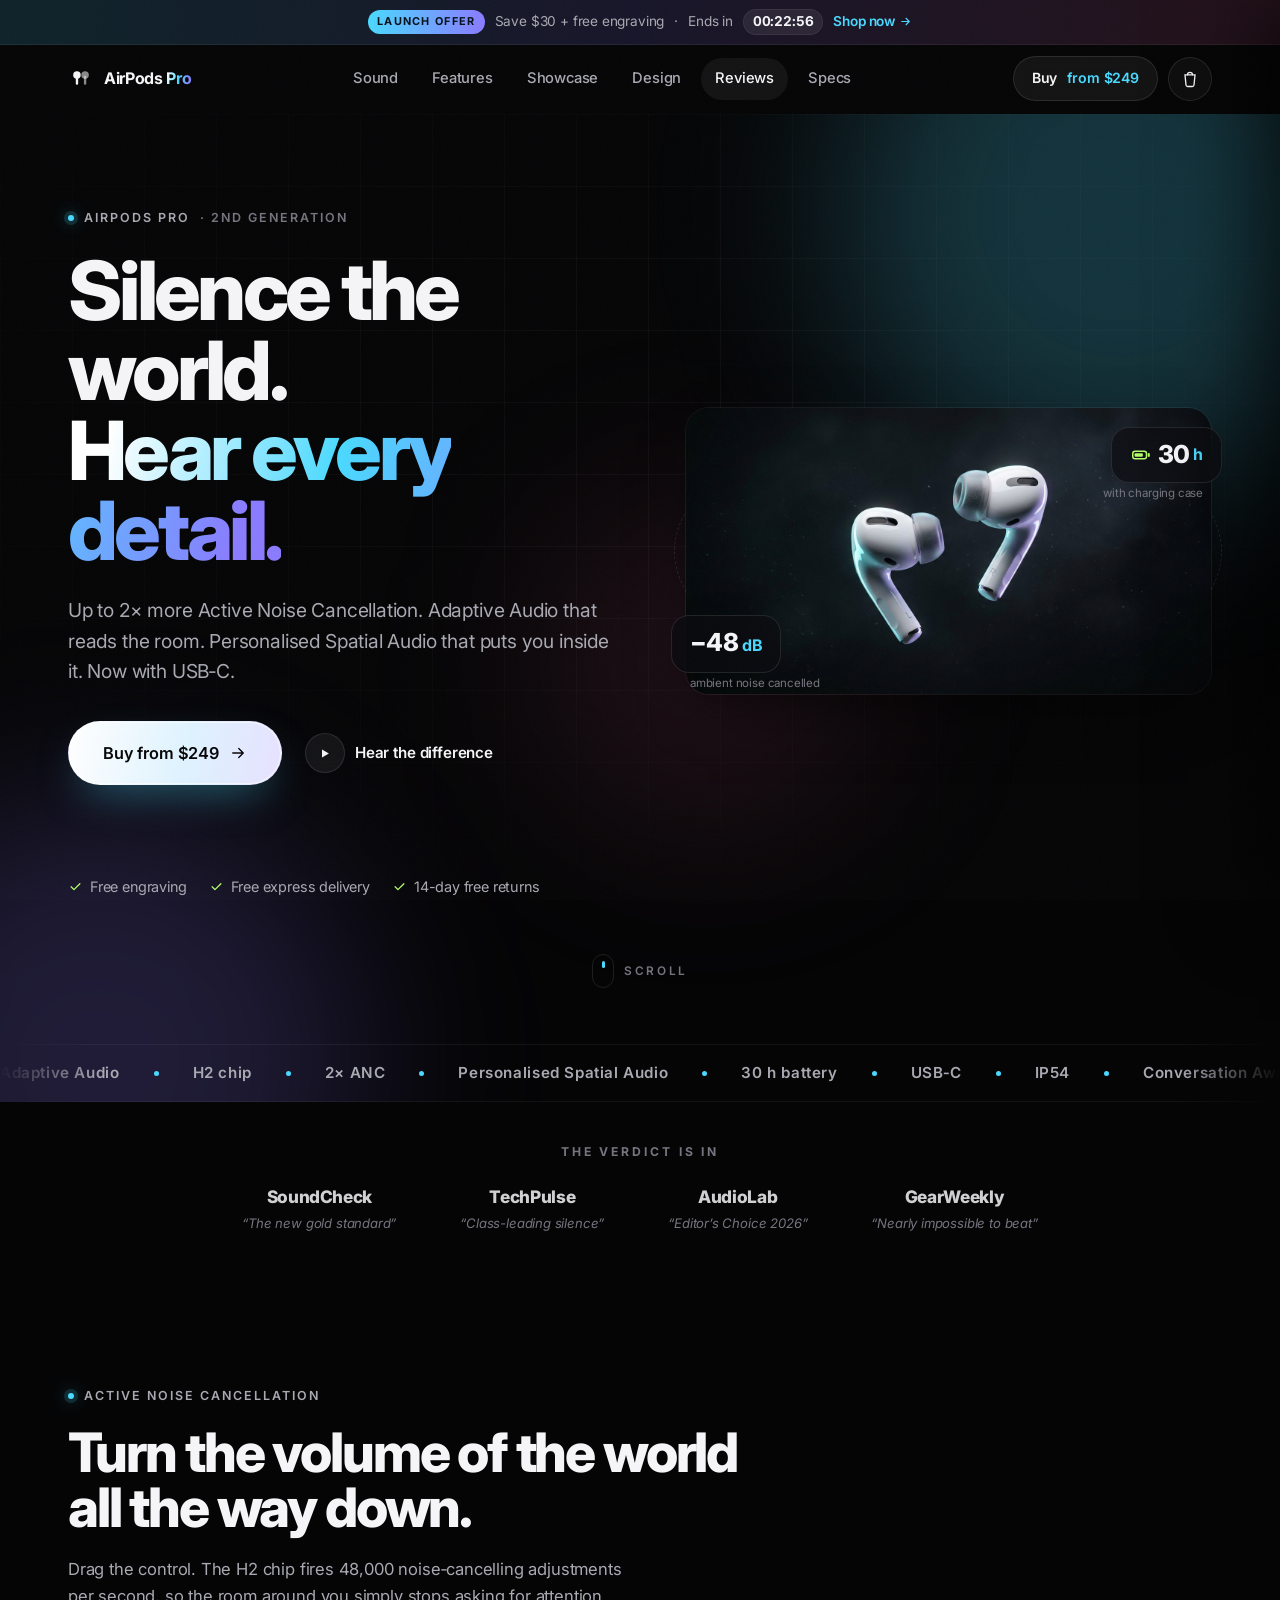
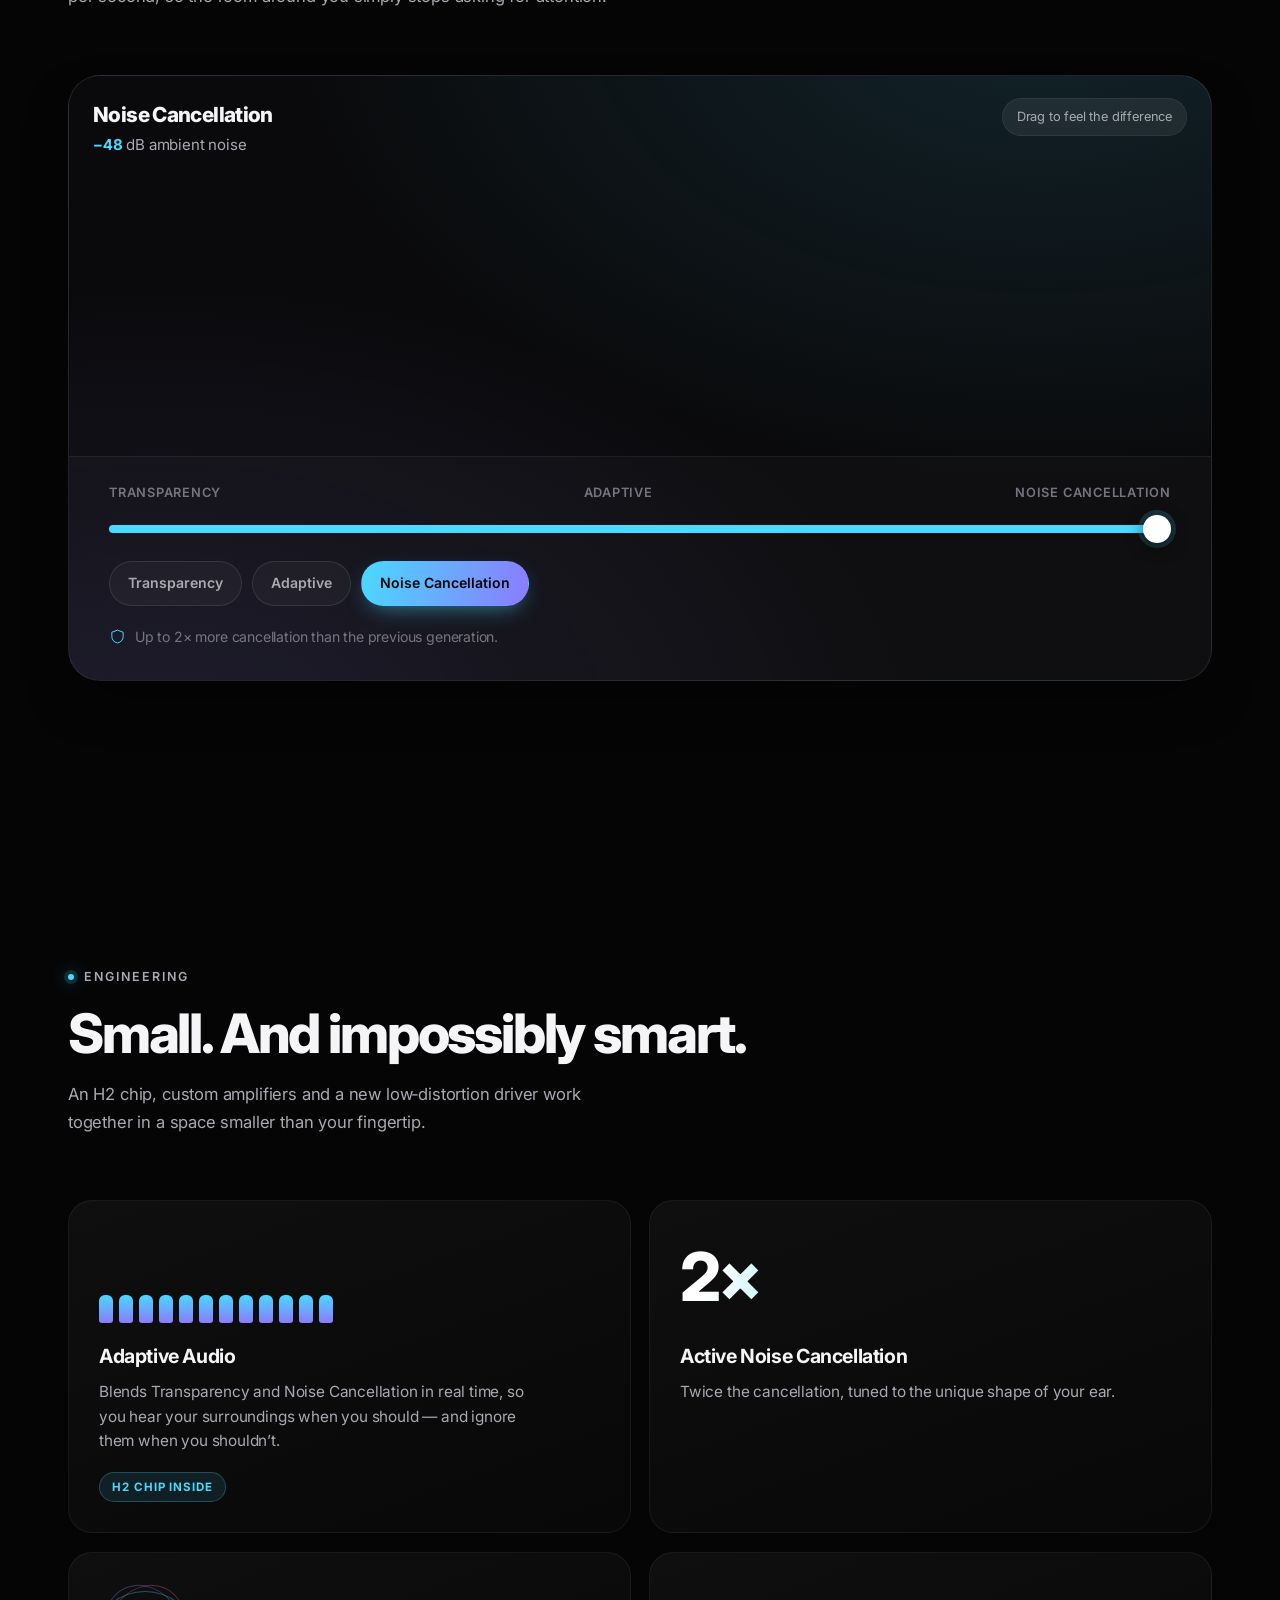
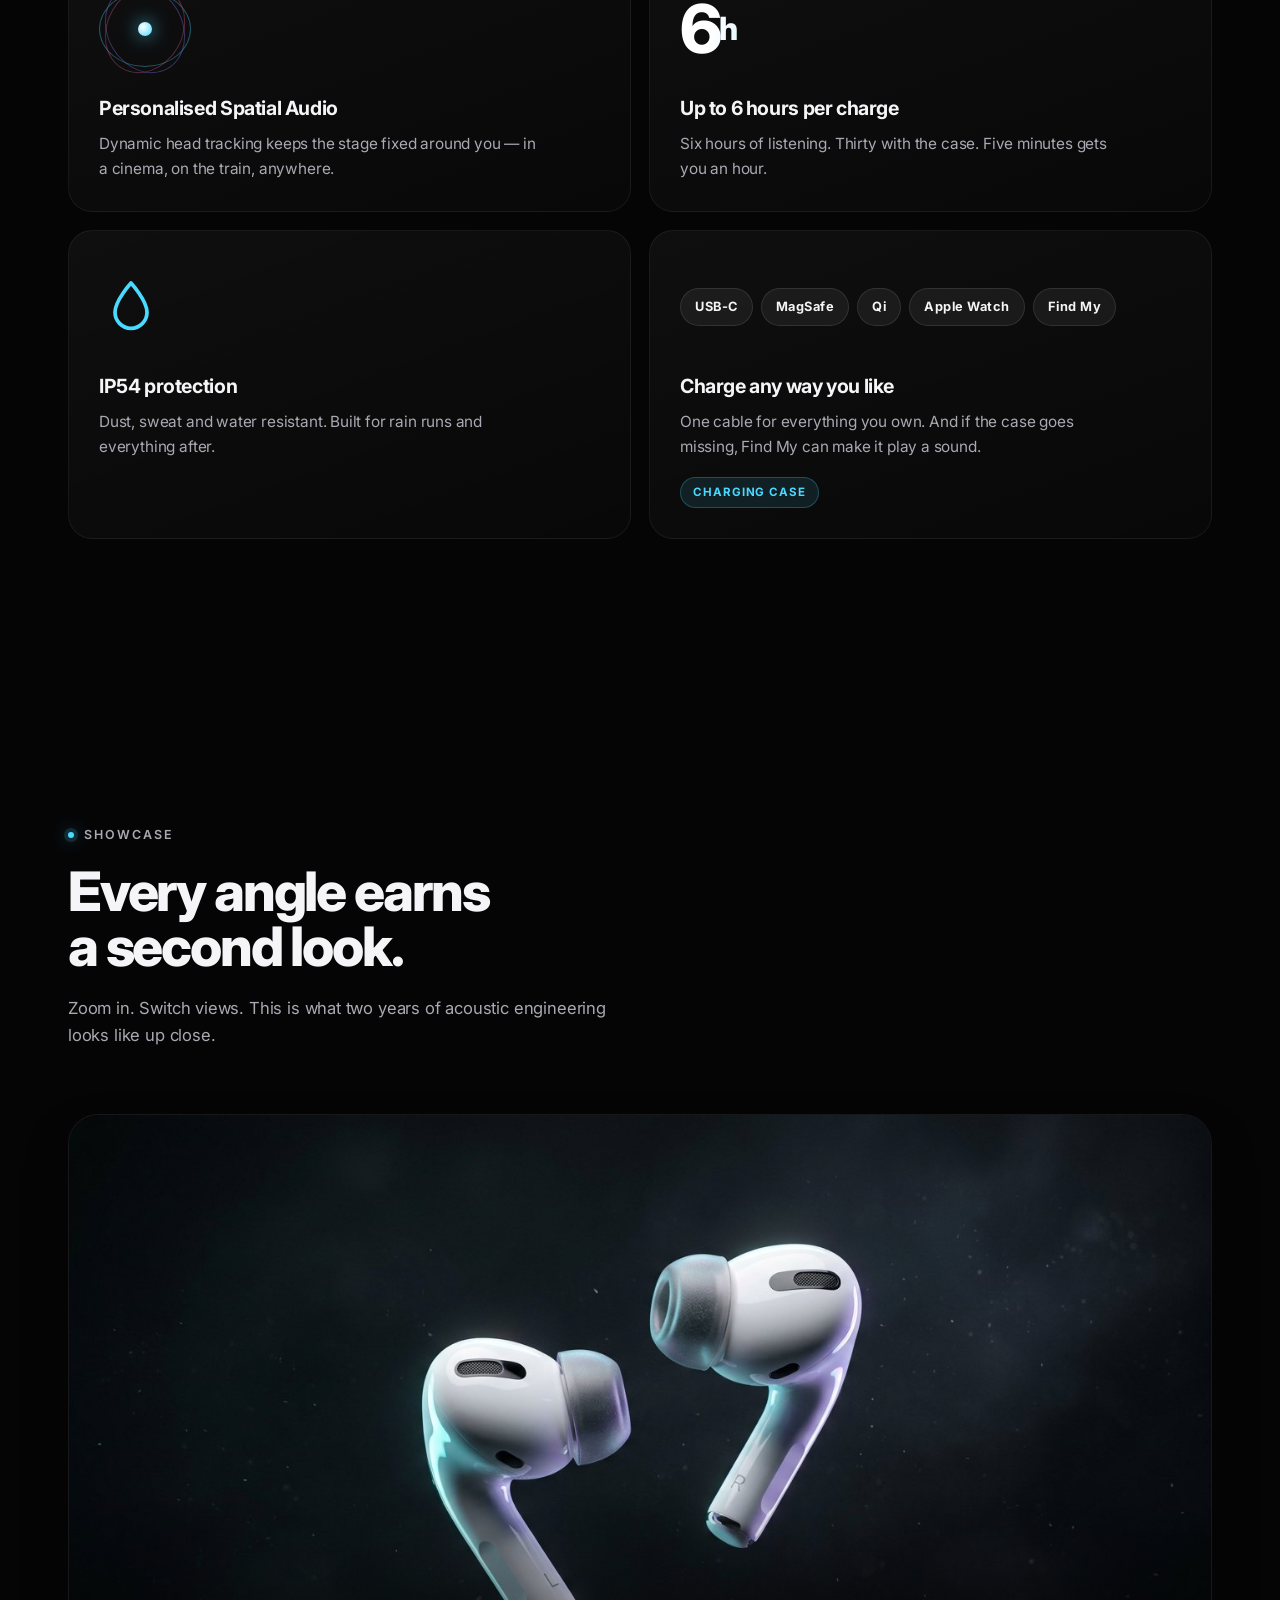
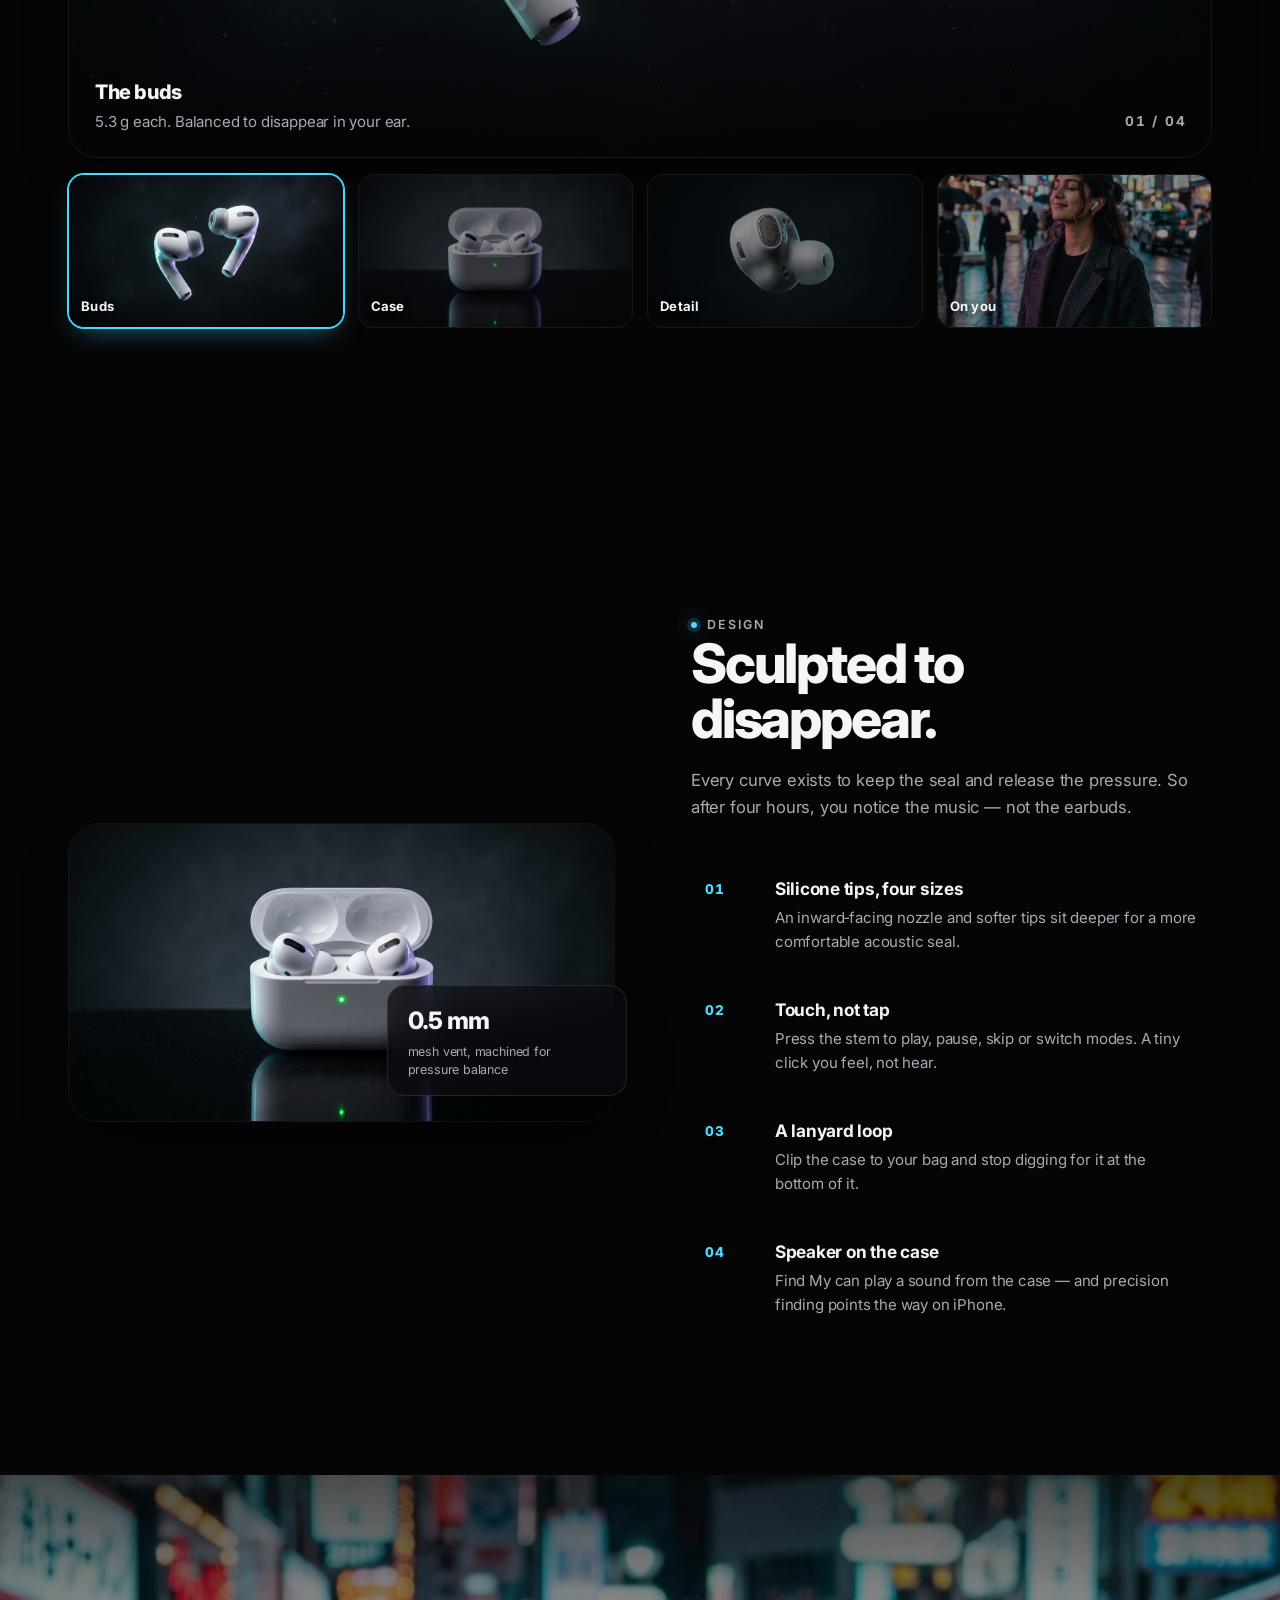
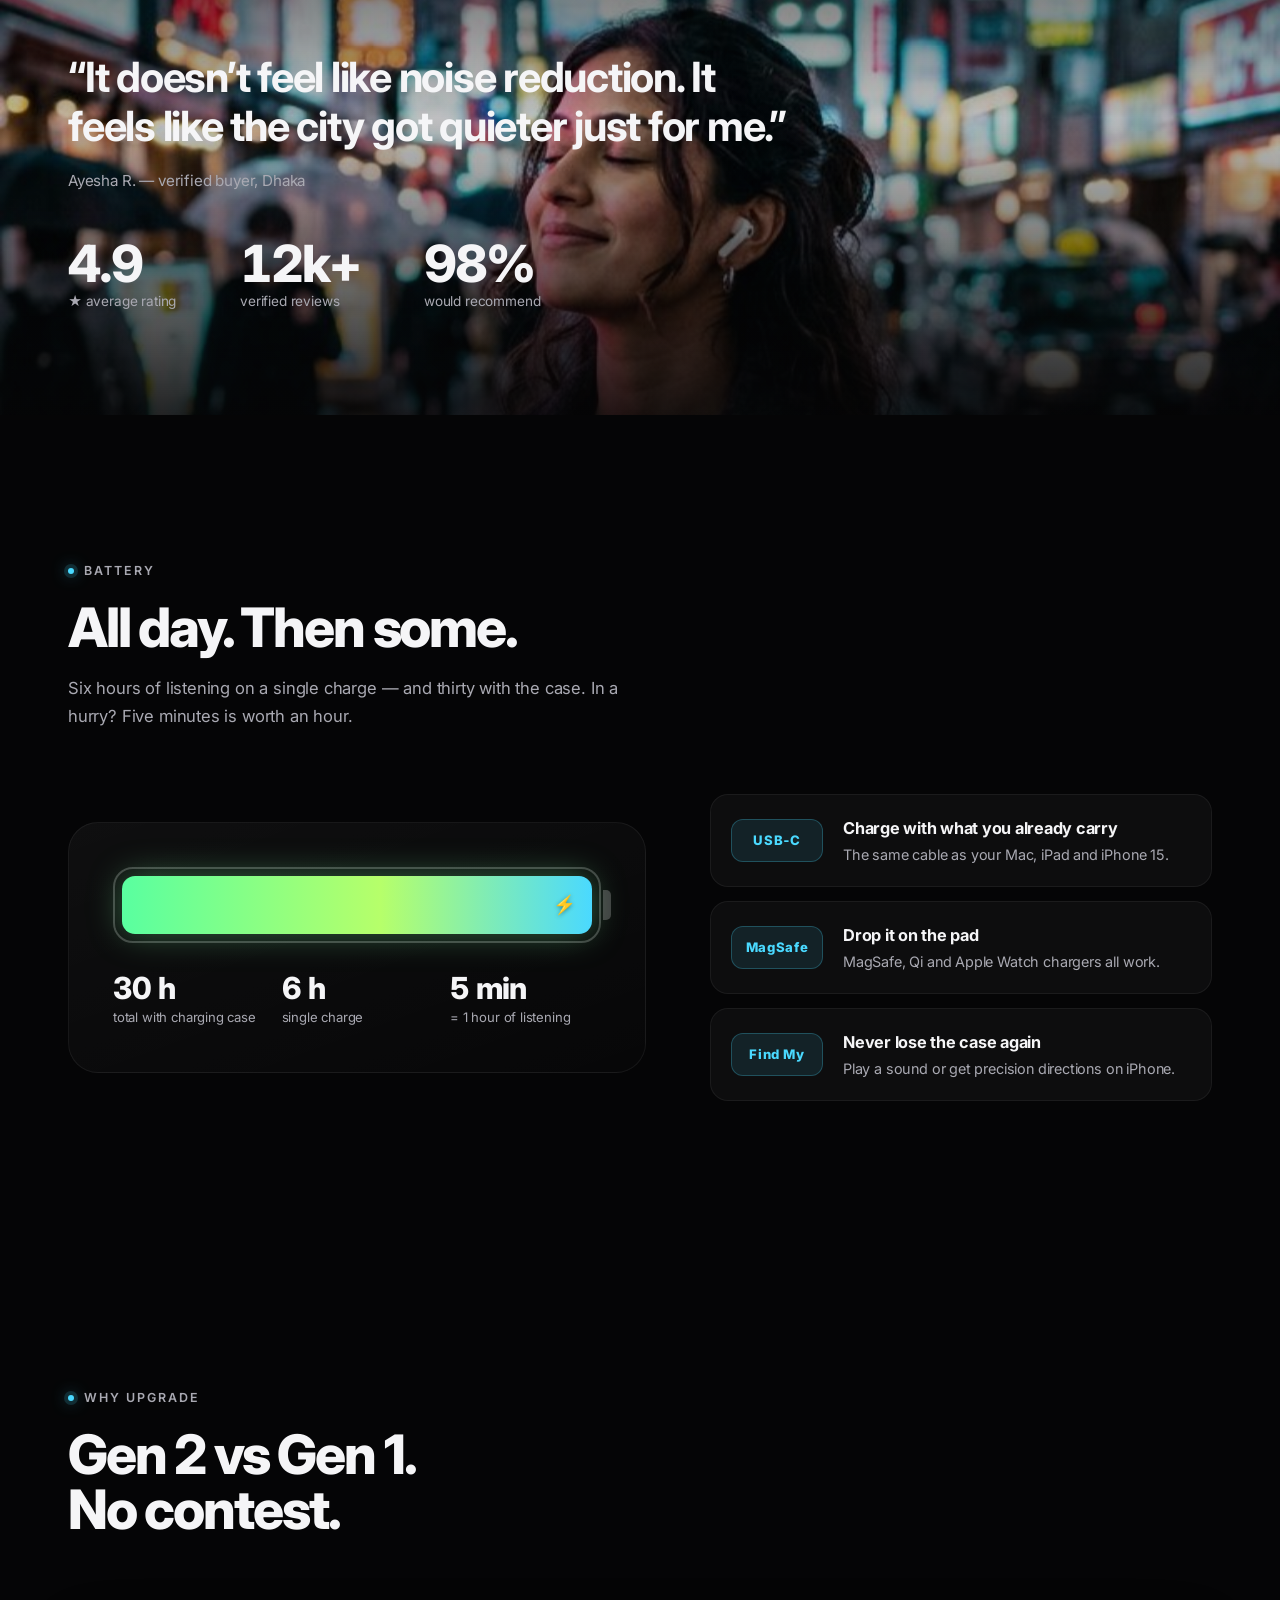
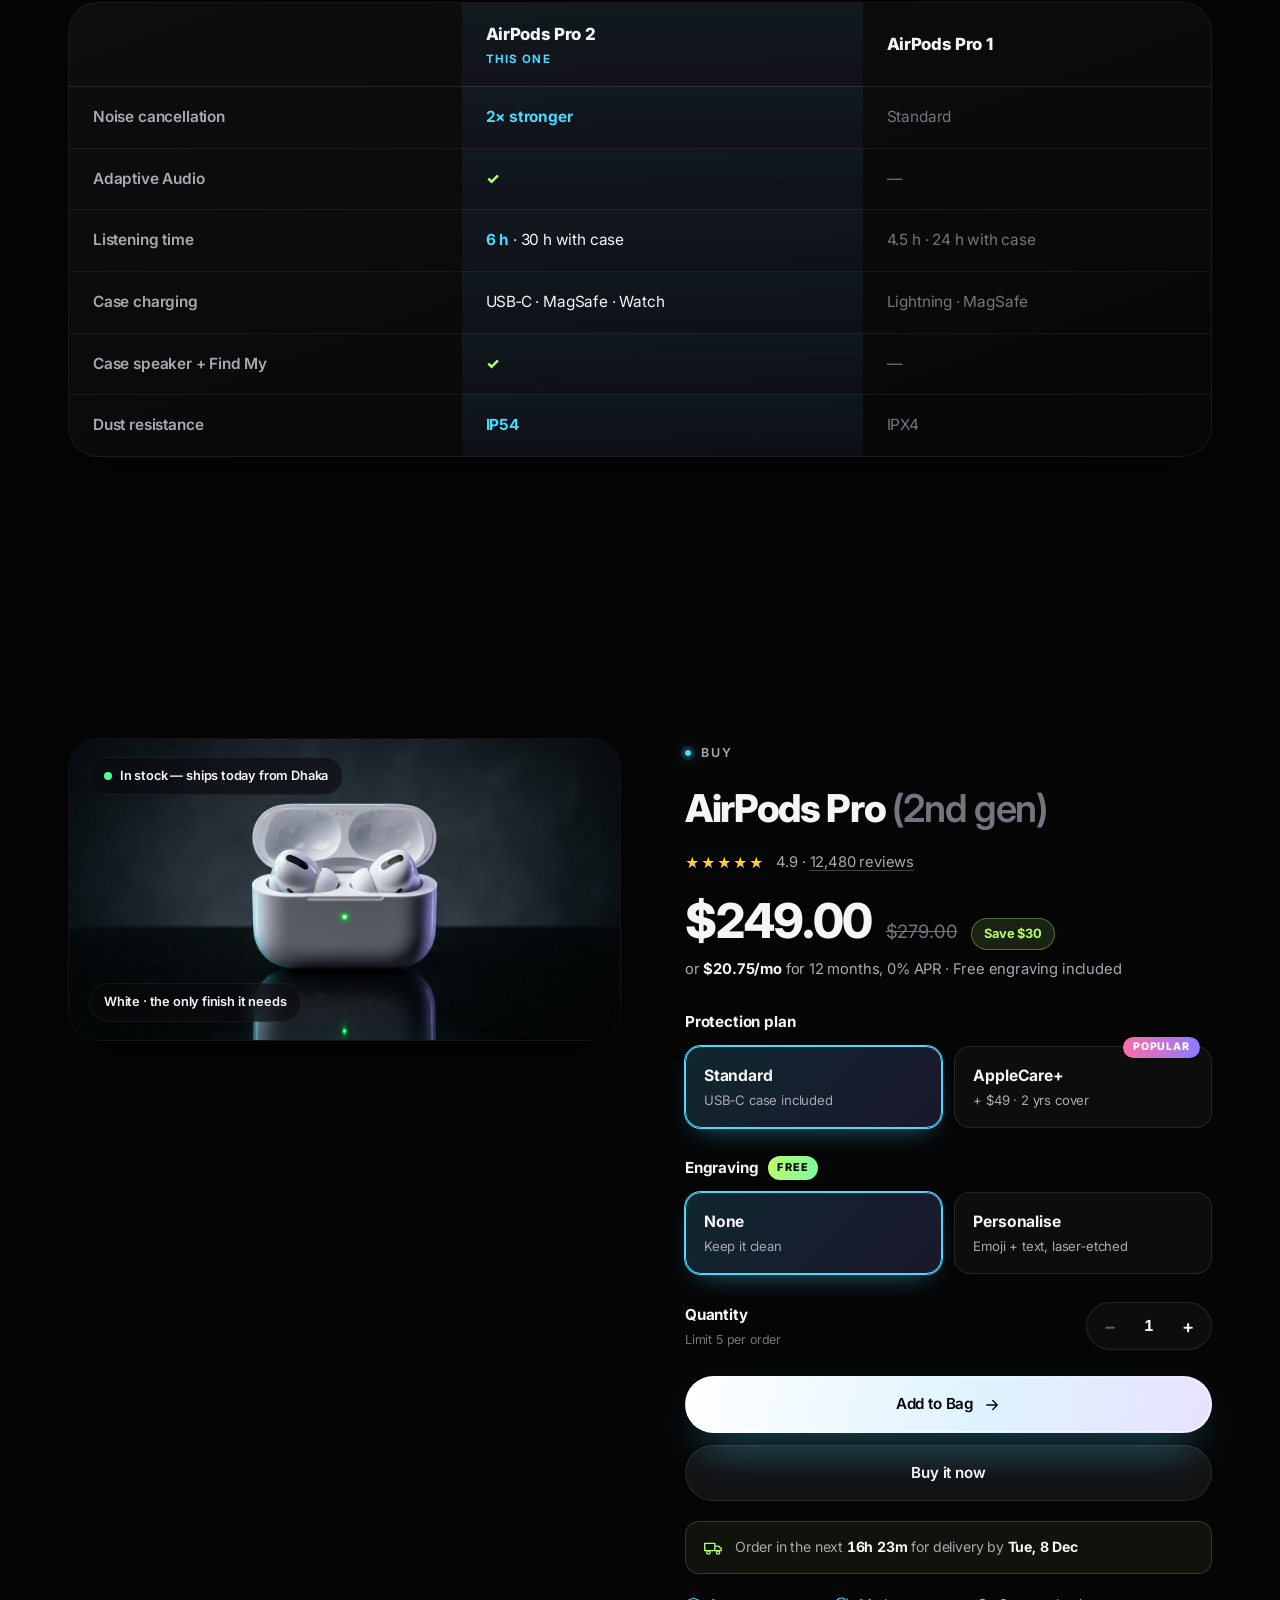
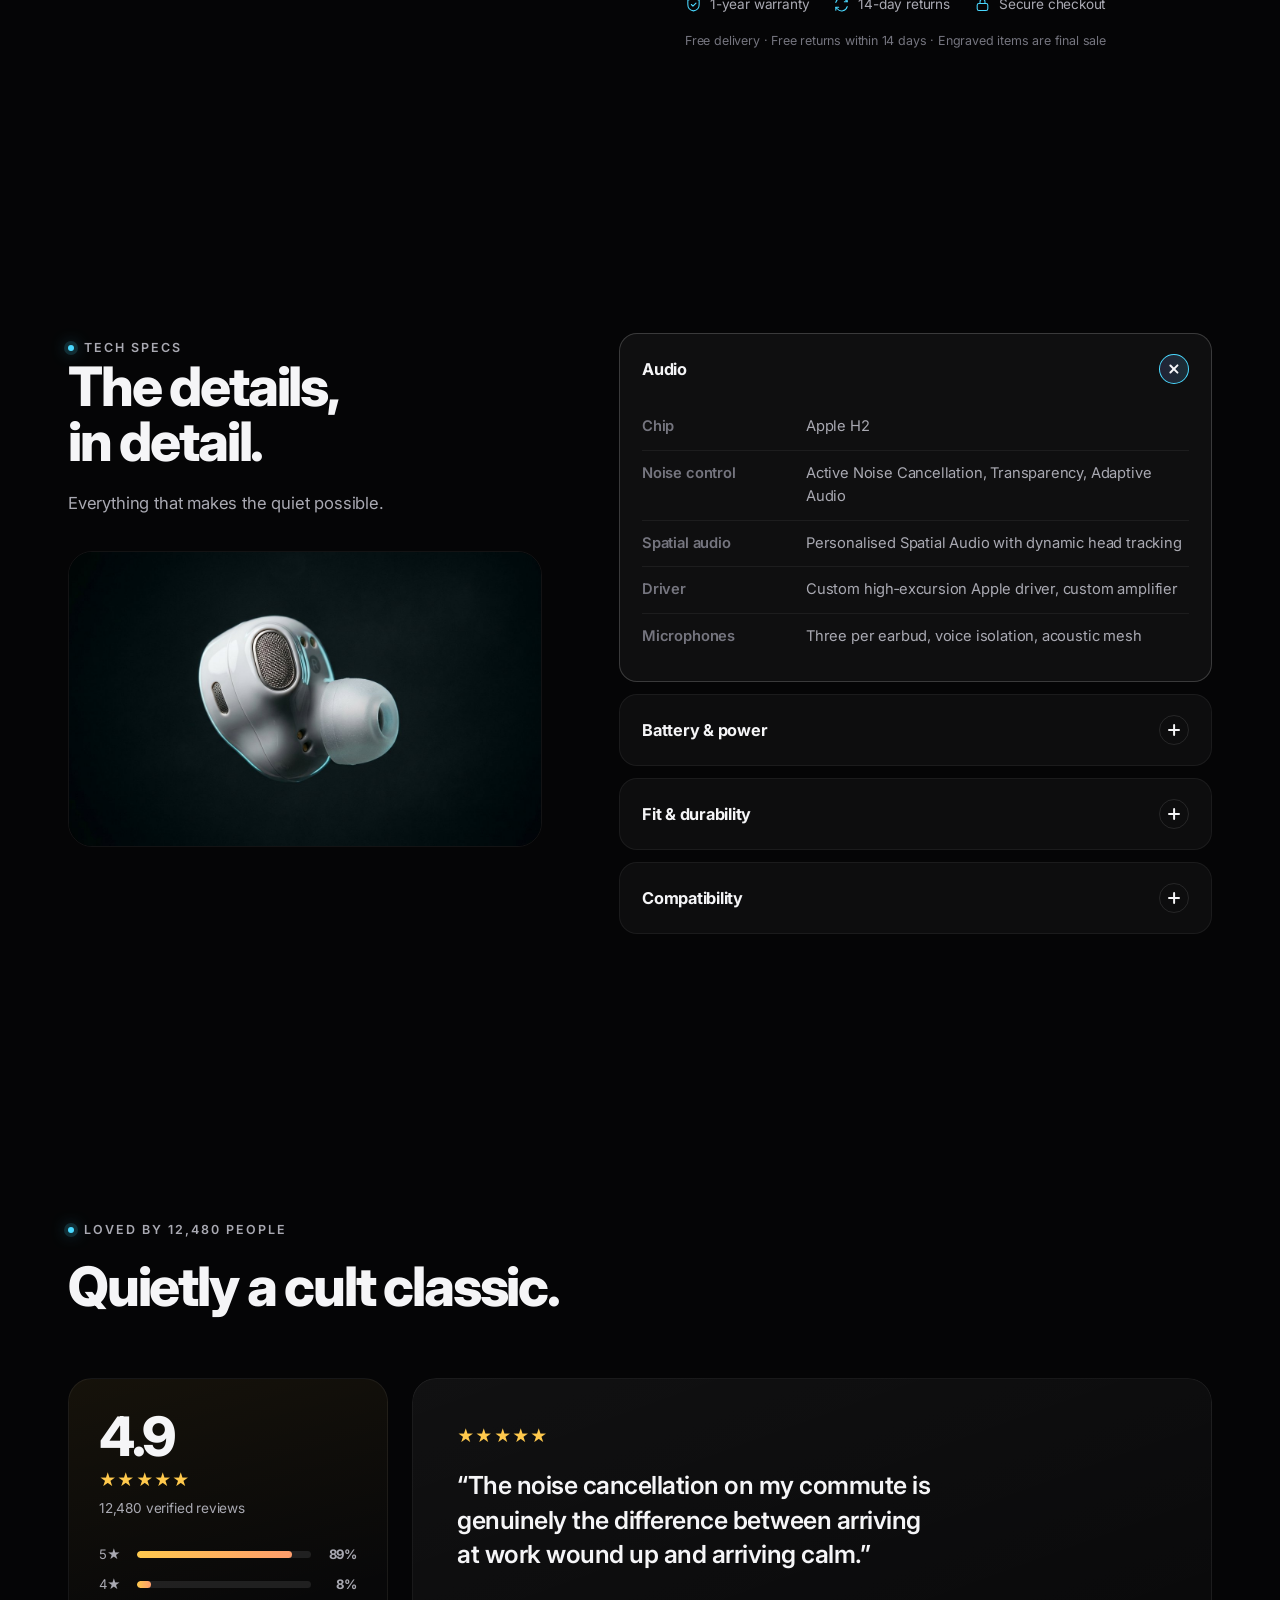
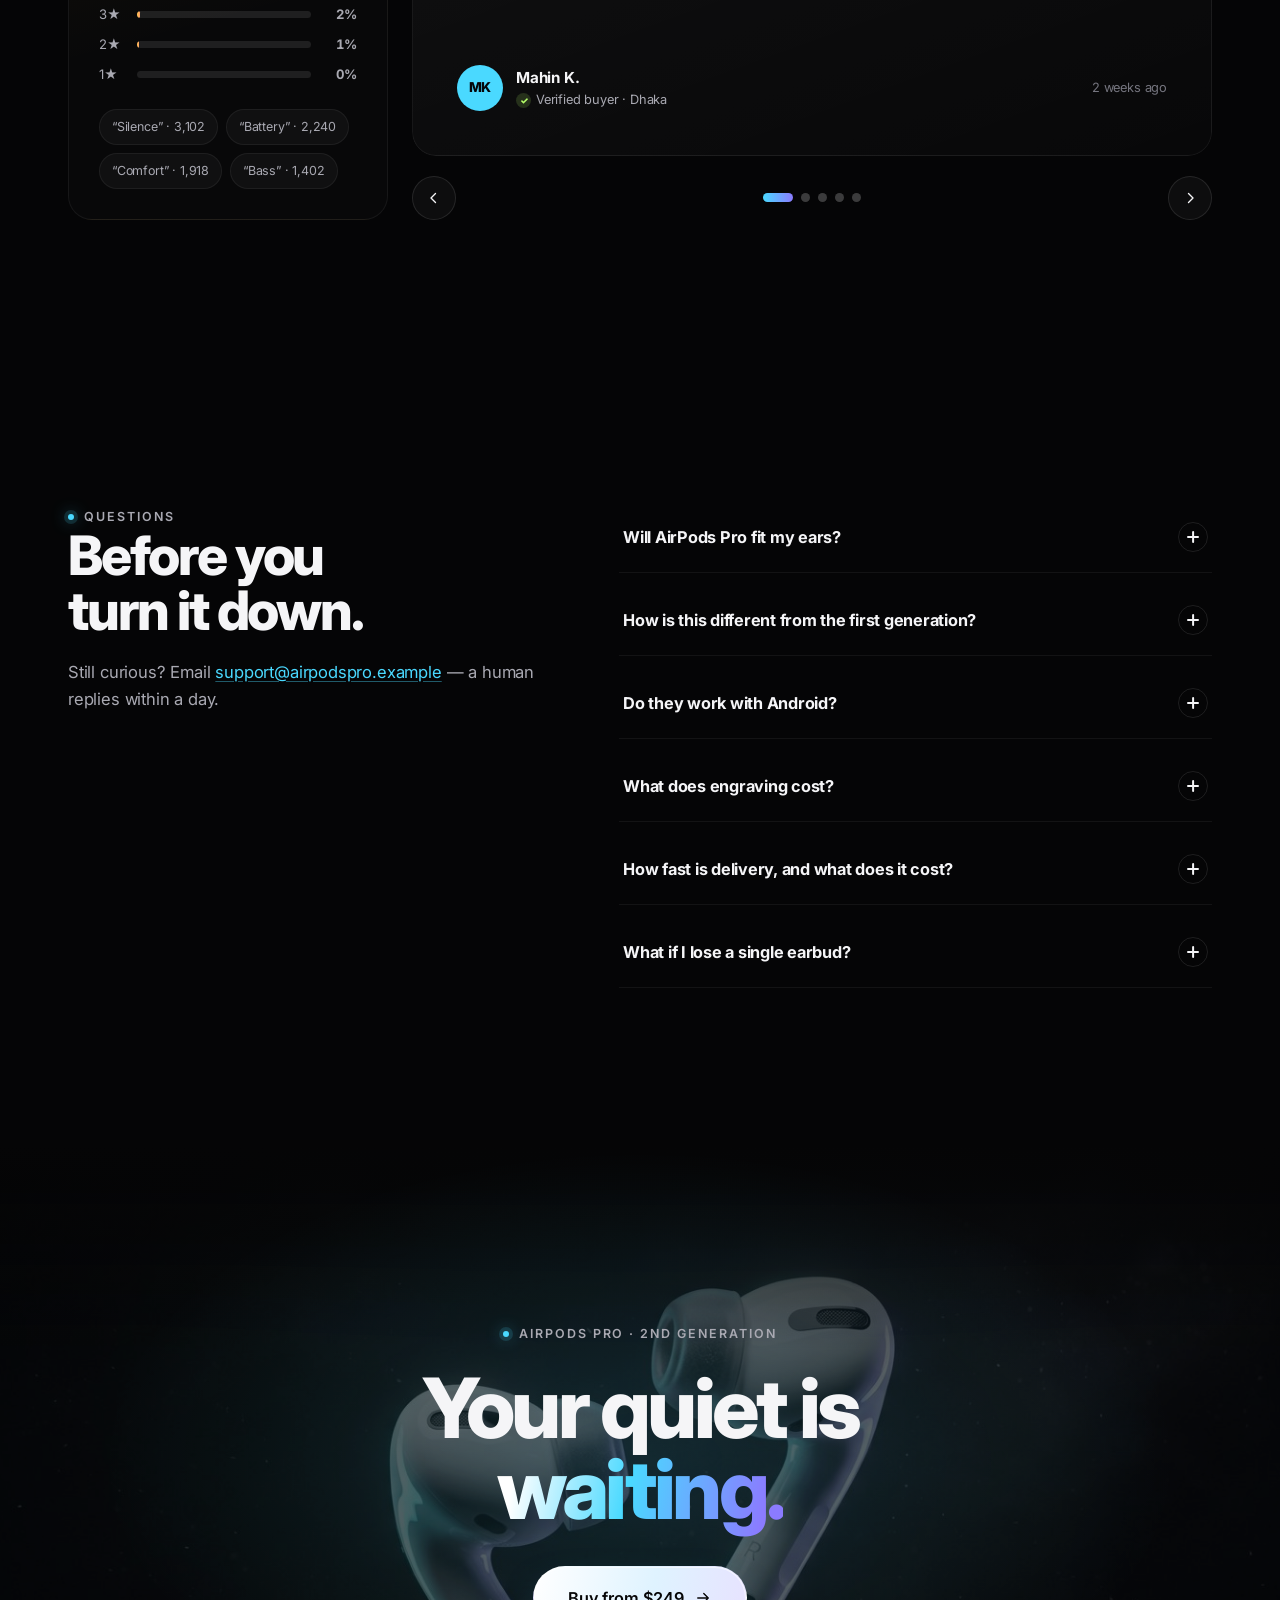
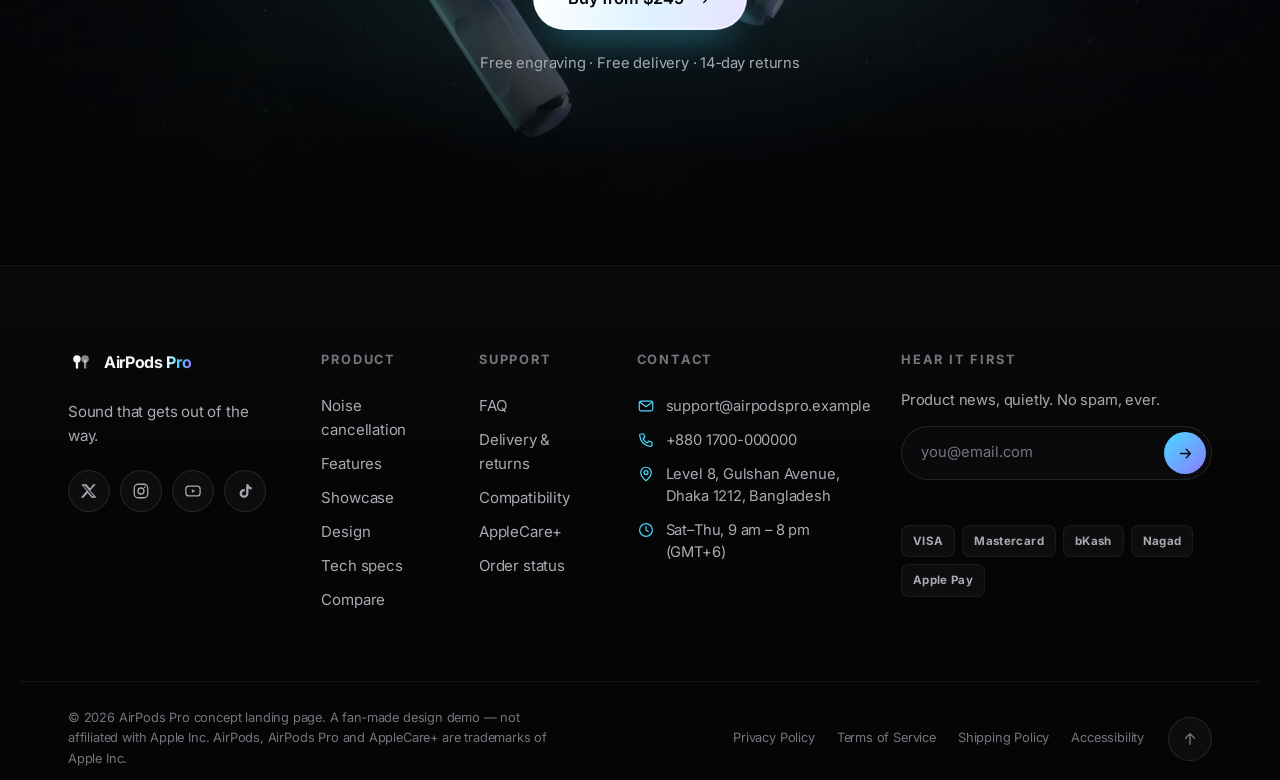
==== landing/index.html @ 4d232ad7 "Add modern AirPods Pro 2 landing page (v2) as standalone static site - New design system + landing p" ====
<!DOCTYPE html>
<html lang="en">
<head>
<meta charset="UTF-8" />
<meta name="viewport" content="width=device-width, initial-scale=1" />
<meta name="theme-color" content="#050506" />
<title>AirPods Pro 2 — Silence the world. Hear every detail.</title>
<meta name="description" content="AirPods Pro (2nd generation) with up to 2× more Active Noise Cancellation, Adaptive Audio, Personalised Spatial Audio and a USB-C charging case. Free engraving, free delivery, 14-day returns." />
<meta property="og:title" content="AirPods Pro 2 — Silence the world. Hear every detail." />
<meta property="og:description" content="Up to 2× more Active Noise Cancellation. Adaptive Audio. 30 hours of battery. Now with USB-C." />
<meta property="og:type" content="product" />
<meta property="og:image" content="assets/img/hero-buds.jpg" />

<link rel="preload" as="image" href="assets/img/hero-buds.jpg" />
<link rel="preconnect" href="https://fonts.googleapis.com" />
<link rel="preconnect" href="https://fonts.gstatic.com" crossorigin />
<link href="https://fonts.googleapis.com/css2?family=Inter:wght@400;500;600;700;800&display=swap" rel="stylesheet" />
<link rel="stylesheet" href="assets/css/style.css" />
<link rel="icon" href="data:image/svg+xml,%3Csvg xmlns='http://www.w3.org/2000/svg' viewBox='0 0 32 32'%3E%3Crect width='32' height='32' rx='9' fill='%23050506'/%3E%3Ccircle cx='12' cy='12' r='4.2' fill='%23f5f5f7'/%3E%3Crect x='10.6' y='13' width='2.8' height='10' rx='1.4' fill='%23f5f5f7'/%3E%3Ccircle cx='22' cy='12' r='4.2' fill='%234ad9ff'/%3E%3Crect x='20.6' y='13' width='2.8' height='10' rx='1.4' fill='%234ad9ff'/%3E%3C/svg%3E" />
</head>
<body>

<a class="skip-link" href="#main">Skip to content</a>

<!-- Reading progress -->
<div class="progress" aria-hidden="true"><span id="progressBar"></span></div>

<!-- ================= ANNOUNCEMENT ================= -->
<div class="announce" role="region" aria-label="Current offer">
  <p>
    <span class="announce__tag">Launch offer</span>
    Save $30 + free engraving
    <span class="announce__sep" aria-hidden="true">·</span>
    Ends in <b class="announce__clock" id="offerCountdown" aria-label="Time remaining for offer">--:--:--</b>
    <a href="#buy">Shop now
      <svg viewBox="0 0 24 24" aria-hidden="true"><path d="M5 12h13m-5-6 6 6-6 6" fill="none" stroke="currentColor" stroke-width="2" stroke-linecap="round" stroke-linejoin="round"/></svg>
    </a>
  </p>
</div>

<!-- ================= NAV ================= -->
<header class="nav" id="nav">
  <div class="nav__inner container">
    <a class="brand" href="#overview" aria-label="AirPods Pro 2 — home">
      <svg class="brand__mark" viewBox="0 0 32 32" aria-hidden="true">
        <circle cx="11" cy="11" r="4.6" fill="currentColor"/>
        <rect x="9.6" y="12" width="2.9" height="11" rx="1.45" fill="currentColor"/>
        <circle cx="21" cy="11" r="4.6" fill="currentColor" opacity=".55"/>
        <rect x="19.6" y="12" width="2.9" height="11" rx="1.45" fill="currentColor" opacity=".55"/>
      </svg>
      <span class="brand__text">AirPods <em>Pro</em></span>
    </a>

    <nav class="nav__links" id="navLinks" aria-label="Primary">
      <a href="#sound" class="nav__link">Sound</a>
      <a href="#features" class="nav__link">Features</a>
      <a href="#showcase" class="nav__link">Showcase</a>
      <a href="#design" class="nav__link">Design</a>
      <a href="#reviews" class="nav__link">Reviews</a>
      <a href="#specs" class="nav__link">Specs</a>
    </nav>

    <div class="nav__actions">
      <a class="btn btn--ghost btn--sm nav__buy" href="#buy">
        <span>Buy</span>
        <span class="price-inline">from $249</span>
      </a>
      <button class="cart-btn" id="cartBtn" type="button" aria-label="Shopping bag, 0 items" data-cart-link aria-haspopup="dialog" aria-controls="cartDrawer">
        <svg viewBox="0 0 24 24" aria-hidden="true"><path d="M6 7h12l-1.2 12.2a2 2 0 0 1-2 1.8H9.2a2 2 0 0 1-2-1.8L6 7Z" fill="none" stroke="currentColor" stroke-width="1.6"/><path d="M9 7a3 3 0 0 1 6 0" fill="none" stroke="currentColor" stroke-width="1.6" stroke-linecap="round"/></svg>
        <span class="cart-btn__count" id="cartCount" data-cart-count data-empty="true">0</span>
      </button>
      <button class="burger" id="burger" type="button" aria-label="Open menu" aria-expanded="false" aria-controls="navLinks">
        <span></span><span></span>
      </button>
    </div>
  </div>
</header>

<main id="main" tabindex="-1">

  <!-- ================= HERO ================= -->
  <section class="hero" id="overview">
    <div class="hero__glow hero__glow--a" aria-hidden="true"></div>
    <div class="hero__glow hero__glow--b" aria-hidden="true"></div>
    <div class="hero__glow hero__glow--c" aria-hidden="true"></div>
    <div class="hero__grid-bg" aria-hidden="true"></div>

    <div class="container hero__inner">
      <div class="hero__copy">
        <p class="eyebrow reveal">
          <span class="dot"></span> AirPods Pro <span class="eyebrow__dim">· 2nd generation</span>
        </p>
        <h1 class="hero__title reveal" data-delay="1">
          Silence the world.<br />
          <span class="grad">Hear every detail.</span>
        </h1>
        <p class="hero__sub reveal" data-delay="2">
          Up to 2× more Active Noise Cancellation. Adaptive Audio that reads the room.
          Personalised Spatial Audio that puts you inside it. Now with USB&#8209;C.
        </p>

        <div class="hero__cta reveal" data-delay="3">
          <a class="btn btn--primary btn--lg magnetic" href="#buy">
            Buy from $249
            <svg viewBox="0 0 24 24" aria-hidden="true"><path d="M5 12h13m-5-6 6 6-6 6" fill="none" stroke="currentColor" stroke-width="1.8" stroke-linecap="round" stroke-linejoin="round"/></svg>
          </a>
          <a class="btn btn--link" href="#sound">
            <span class="play">
              <svg viewBox="0 0 24 24" aria-hidden="true"><path d="M8 5.5v13l11-6.5-11-6.5Z" fill="currentColor"/></svg>
            </span>
            Hear the difference
          </a>
        </div>

        <div class="hero__proof reveal" data-delay="4">
          <div class="avatars" aria-hidden="true">
            <span style="--a:#4ad9ff">MK</span><span style="--a:#8b7bff">SL</span><span style="--a:#ff9d6c">AR</span><span style="--a:#b6ff6a">NT</span><span style="--a:#ff6ca8">+</span>
          </div>
          <p>
            <span class="stars" aria-hidden="true">★★★★★</span>
            <b>4.9</b> from <a href="#reviews">12,480 verified reviews</a>
          </p>
        </div>

        <ul class="hero__meta reveal" data-delay="4">
          <li><svg viewBox="0 0 24 24" aria-hidden="true"><path d="m5 12.5 4.5 4.5L19 7.5" fill="none" stroke="currentColor" stroke-width="2" stroke-linecap="round" stroke-linejoin="round"/></svg>Free engraving</li>
          <li><svg viewBox="0 0 24 24" aria-hidden="true"><path d="m5 12.5 4.5 4.5L19 7.5" fill="none" stroke="currentColor" stroke-width="2" stroke-linecap="round" stroke-linejoin="round"/></svg>Free express delivery</li>
          <li><svg viewBox="0 0 24 24" aria-hidden="true"><path d="m5 12.5 4.5 4.5L19 7.5" fill="none" stroke="currentColor" stroke-width="2" stroke-linecap="round" stroke-linejoin="round"/></svg>14-day free returns</li>
        </ul>
      </div>

      <div class="hero__stage reveal" data-delay="2" id="heroStage">
        <div class="hero__halo" aria-hidden="true"></div>
        <div class="hero__ring" aria-hidden="true"></div>
        <img class="hero__img" id="heroImg" src="assets/img/hero-buds.jpg"
             alt="Two white AirPods Pro 2 earbuds floating in a dark studio with blue and violet light" width="1440" height="810" fetchpriority="high" />
        <div class="hero__badge hero__badge--db" aria-hidden="true">
          <span class="hero__badge-num">−48</span><span class="hero__badge-unit">dB</span>
          <span class="hero__badge-label">ambient noise cancelled</span>
        </div>
        <div class="hero__badge hero__badge--bat" aria-hidden="true">
          <svg viewBox="0 0 24 24"><rect x="3" y="8" width="15" height="8" rx="2.5" fill="none" stroke="currentColor" stroke-width="1.6"/><path d="M20.5 11v2" stroke="currentColor" stroke-width="2.2" stroke-linecap="round"/><rect x="5" y="10" width="9" height="4" rx="1.2" fill="currentColor"/></svg>
          <span class="hero__badge-num">30</span><span class="hero__badge-unit">h</span>
          <span class="hero__badge-label">with charging case</span>
        </div>
      </div>
    </div>

    <a class="hero__scroll" href="#sound" aria-label="Scroll to explore">
      <span class="hero__scroll-wheel" aria-hidden="true"></span> Scroll
    </a>

    <div class="ticker" aria-hidden="true">
      <div class="ticker__track">
        <span>Adaptive Audio</span><i></i><span>H2 chip</span><i></i><span>2× ANC</span><i></i>
        <span>Personalised Spatial Audio</span><i></i><span>30 h battery</span><i></i><span>USB‑C</span><i></i>
        <span>IP54</span><i></i><span>Conversation Awareness</span><i></i>
        <span>Adaptive Audio</span><i></i><span>H2 chip</span><i></i><span>2× ANC</span><i></i>
        <span>Personalised Spatial Audio</span><i></i><span>30 h battery</span><i></i><span>USB‑C</span><i></i>
        <span>IP54</span><i></i><span>Conversation Awareness</span><i></i>
      </div>
    </div>
  </section>

  <!-- ================= PRESS ================= -->
  <section class="press" aria-label="Press coverage">
    <div class="container press__inner reveal">
      <p class="press__lead">The verdict is in</p>
      <ul class="press__list">
        <li><b>SoundCheck</b><span>“The new gold standard”</span></li>
        <li><b>TechPulse</b><span>“Class-leading silence”</span></li>
        <li><b>AudioLab</b><span>“Editor’s Choice 2026”</span></li>
        <li><b>GearWeekly</b><span>“Nearly impossible to beat”</span></li>
      </ul>
    </div>
  </section>

  <!-- ================= ANC DEMO ================= -->
  <section class="sound section" id="sound">
    <div class="container">
      <div class="section__head reveal">
        <p class="eyebrow"><span class="dot"></span> Active Noise Cancellation</p>
        <h2 class="h2">Turn the volume of the world<br />all the way down.</h2>
        <p class="section__lede">
          Drag the control. The H2 chip fires 48,000 noise&#8209;cancelling adjustments per second,
          so the room around you simply stops asking for attention.
        </p>
      </div>

      <div class="anc reveal" data-delay="1">
        <div class="anc__stage">
          <canvas id="ancCanvas" aria-hidden="true"></canvas>
          <div class="anc__readout">
            <span class="anc__mode" id="ancMode">Noise Cancellation</span>
            <span class="anc__db"><b id="ancDb">−48</b> dB ambient noise</span>
          </div>
          <div class="anc__tip" id="ancTip">Drag to feel the difference</div>
        </div>

        <div class="anc__controls">
          <div class="anc__scale" aria-hidden="true">
            <span>Transparency</span><span>Adaptive</span><span>Noise Cancellation</span>
          </div>
          <input class="range" id="ancRange" type="range" min="0" max="100" value="100"
                 aria-label="Noise cancellation level" aria-valuetext="Noise Cancellation, minus 48 decibels" />
          <div class="anc__chips" role="group" aria-label="Quick modes">
            <button type="button" class="chip" data-anc="0">Transparency</button>
            <button type="button" class="chip" data-anc="50">Adaptive</button>
            <button type="button" class="chip is-active" data-anc="100">Noise Cancellation</button>
          </div>
          <p class="anc__note">
            <svg viewBox="0 0 24 24" aria-hidden="true"><path d="M12 3 4 6v6c0 5 3.4 8.3 8 9 4.6-.7 8-4 8-9V6l-8-3Z" fill="none" stroke="currentColor" stroke-width="1.4"/></svg>
            Up to 2× more cancellation than the previous generation.
          </p>
        </div>
      </div>
    </div>
  </section>

  <!-- ================= FEATURES (BENTO) ================= -->
  <section class="features section" id="features">
    <div class="container">
      <div class="section__head reveal">
        <p class="eyebrow"><span class="dot"></span> Engineering</p>
        <h2 class="h2">Small. And impossibly smart.</h2>
        <p class="section__lede">An H2 chip, custom amplifiers and a new low&#8209;distortion driver work together in a space smaller than your fingertip.</p>
      </div>

      <div class="bento">
        <article class="bcard bcard--lg reveal">
          <div class="bcard__visual bcard__visual--eq" aria-hidden="true">
            <span></span><span></span><span></span><span></span><span></span><span></span><span></span><span></span><span></span><span></span><span></span><span></span>
          </div>
          <h3>Adaptive Audio</h3>
          <p>Blends Transparency and Noise Cancellation in real time, so you hear your surroundings when you should — and ignore them when you shouldn’t.</p>
          <span class="bcard__tag">H2 chip inside</span>
        </article>

        <article class="bcard reveal" data-delay="1">
          <div class="bcard__visual bcard__visual--big" aria-hidden="true">2×</div>
          <h3>Active Noise Cancellation</h3>
          <p>Twice the cancellation, tuned to the unique shape of your ear.</p>
        </article>

        <article class="bcard reveal" data-delay="2">
          <div class="bcard__visual bcard__visual--orbit" aria-hidden="true"><i></i><i></i><i></i><b></b></div>
          <h3>Personalised Spatial Audio</h3>
          <p>Dynamic head tracking keeps the stage fixed around you — in a cinema, on the train, anywhere.</p>
        </article>

        <article class="bcard reveal">
          <div class="bcard__visual bcard__visual--big" aria-hidden="true">6<span>h</span></div>
          <h3>Up to 6 hours per charge</h3>
          <p>Six hours of listening. Thirty with the case. Five minutes gets you an hour.</p>
        </article>

        <article class="bcard reveal" data-delay="1">
          <div class="bcard__visual bcard__visual--icon" aria-hidden="true">
            <svg viewBox="0 0 24 24"><path d="M12 3s6 6.6 6 11a6 6 0 1 1-12 0c0-4.4 6-11 6-11Z" fill="none" stroke="currentColor" stroke-width="1.4" stroke-linejoin="round"/></svg>
          </div>
          <h3>IP54 protection</h3>
          <p>Dust, sweat and water resistant. Built for rain runs and everything after.</p>
        </article>

        <article class="bcard bcard--lg reveal" data-delay="2">
          <div class="bcard__visual bcard__visual--pills" aria-hidden="true">
            <span>USB‑C</span><span>MagSafe</span><span>Qi</span><span>Apple&nbsp;Watch</span><span>Find&nbsp;My</span>
          </div>
          <h3>Charge any way you like</h3>
          <p>One cable for everything you own. And if the case goes missing, Find&nbsp;My can make it play a sound.</p>
          <span class="bcard__tag">Charging case</span>
        </article>
      </div>
    </div>
  </section>

  <!-- ================= SHOWCASE / GALLERY ================= -->
  <section class="showcase section" id="showcase">
    <div class="container">
      <div class="section__head reveal">
        <p class="eyebrow"><span class="dot"></span> Showcase</p>
        <h2 class="h2">Every angle earns<br />a second look.</h2>
        <p class="section__lede">Zoom in. Switch views. This is what two years of acoustic engineering looks like up close.</p>
      </div>

      <div class="gallery reveal" data-delay="1">
        <div class="gallery__stage" id="galleryStage">
          <img data-gallery-img="buds" class="is-active" src="assets/img/hero-buds.jpg" alt="AirPods Pro 2 earbuds floating in a dark studio" width="1440" height="810" />
          <img data-gallery-img="case" src="assets/img/case.jpg" alt="AirPods Pro 2 charging case open with both earbuds inside" width="1440" height="810" loading="lazy" />
          <img data-gallery-img="detail" src="assets/img/detail.jpg" alt="Macro close-up of a single AirPods Pro 2 earbud showing the silicone tip and acoustic mesh" width="1440" height="810" loading="lazy" />
          <img data-gallery-img="life" src="assets/img/lifestyle.jpg" alt="Woman listening to music on a neon-lit city street at night" width="1440" height="810" loading="lazy" />
          <div class="gallery__caption" id="galleryCaption" role="status">
            <b>The buds</b><span>5.3 g each. Balanced to disappear in your ear.</span>
          </div>
          <span class="gallery__count" id="galleryCount" aria-hidden="true">01 / 04</span>
        </div>

        <div class="gallery__thumbs" role="tablist" aria-label="Product views">
          <button type="button" class="gthumb is-active" role="tab" aria-selected="true" data-gallery-tab="buds" data-title="The buds" data-text="5.3 g each. Balanced to disappear in your ear.">
            <img src="assets/img/hero-buds.jpg" alt="" width="320" height="180" loading="lazy" /><span>Buds</span>
          </button>
          <button type="button" class="gthumb" role="tab" aria-selected="false" data-gallery-tab="case" data-title="The case" data-text="USB‑C, MagSafe and a speaker that calls out when it’s lost.">
            <img src="assets/img/case.jpg" alt="" width="320" height="180" loading="lazy" /><span>Case</span>
          </button>
          <button type="button" class="gthumb" role="tab" aria-selected="false" data-gallery-tab="detail" data-title="The detail" data-text="A 0.5 mm machined mesh vent keeps pressure perfectly balanced.">
            <img src="assets/img/detail.jpg" alt="" width="320" height="180" loading="lazy" /><span>Detail</span>
          </button>
          <button type="button" class="gthumb" role="tab" aria-selected="false" data-gallery-tab="life" data-title="In the wild" data-text="The city at full volume. You, at exactly the volume you choose.">
            <img src="assets/img/lifestyle.jpg" alt="" width="320" height="180" loading="lazy" /><span>On you</span>
          </button>
        </div>
      </div>
    </div>
  </section>

  <!-- ================= DESIGN ================= -->
  <section class="design section" id="design">
    <div class="container design__grid">
      <div class="design__media reveal">
        <div class="design__frame">
          <img src="assets/img/case.jpg" alt="AirPods Pro 2 charging case open with both earbuds inside" width="1440" height="810" loading="lazy" />
        </div>
        <div class="design__float">
          <span class="design__float-num">0.5 mm</span>
          <span class="design__float-label">mesh vent, machined for pressure balance</span>
        </div>
      </div>

      <div class="design__copy">
        <p class="eyebrow reveal"><span class="dot"></span> Design</p>
        <h2 class="h2 reveal" data-delay="1">Sculpted to<br />disappear.</h2>
        <p class="section__lede reveal" data-delay="2">
          Every curve exists to keep the seal and release the pressure. So after four hours,
          you notice the music — not the earbuds.
        </p>

        <ol class="design__list">
          <li class="reveal" data-delay="1">
            <span class="design__num">01</span>
            <div><h3>Silicone tips, four sizes</h3><p>An inward&#8209;facing nozzle and softer tips sit deeper for a more comfortable acoustic seal.</p></div>
          </li>
          <li class="reveal" data-delay="2">
            <span class="design__num">02</span>
            <div><h3>Touch, not tap</h3><p>Press the stem to play, pause, skip or switch modes. A tiny click you feel, not hear.</p></div>
          </li>
          <li class="reveal" data-delay="3">
            <span class="design__num">03</span>
            <div><h3>A lanyard loop</h3><p>Clip the case to your bag and stop digging for it at the bottom of it.</p></div>
          </li>
          <li class="reveal" data-delay="4">
            <span class="design__num">04</span>
            <div><h3>Speaker on the case</h3><p>Find My can play a sound from the case — and precision finding points the way on iPhone.</p></div>
          </li>
        </ol>
      </div>
    </div>
  </section>

  <!-- ================= LIFESTYLE / STATS ================= -->
  <section class="life" aria-label="AirPods Pro in the real world">
    <img class="life__img" id="lifeImg" src="assets/img/lifestyle.jpg"
         alt="Woman listening to music on a neon-lit city street at night" loading="lazy" width="1440" height="810" />
    <div class="life__scrim" aria-hidden="true"></div>
    <div class="container life__content">
      <blockquote class="reveal">
        <p>“It doesn’t feel like noise reduction. It feels like the city got quieter just for me.”</p>
        <footer>Ayesha R. — verified buyer, Dhaka</footer>
      </blockquote>
      <div class="life__stats reveal" data-delay="1">
        <div><span class="counter" data-count="4.9" data-decimals="1">0</span><small>★ average rating</small></div>
        <div><span class="counter" data-count="12" data-suffix="k+">0</span><small>verified reviews</small></div>
        <div><span class="counter" data-count="98" data-suffix="%">0</span><small>would recommend</small></div>
      </div>
    </div>
  </section>

  <!-- ================= BATTERY ================= -->
  <section class="battery section" id="battery">
    <div class="container">
      <div class="section__head reveal">
        <p class="eyebrow"><span class="dot"></span> Battery</p>
        <h2 class="h2">All day. Then some.</h2>
        <p class="section__lede">Six hours of listening on a single charge — and thirty with the case. In a hurry? Five minutes is worth an hour.</p>
      </div>

      <div class="battery__grid">
        <div class="battery__main reveal">
          <div class="battery__visual" role="img" aria-label="Battery illustration showing 30 hours of total listening">
            <span class="battery__nub" aria-hidden="true"></span>
            <div class="battery__fill" id="batteryFill"><span class="battery__bolt">⚡</span></div>
          </div>
          <div class="battery__labels">
            <div><span class="big"><span class="counter" data-count="30">0</span> h</span><small>total with charging case</small></div>
            <div><span class="big"><span class="counter" data-count="6">0</span> h</span><small>single charge</small></div>
            <div><span class="big"><span class="counter" data-count="5">0</span> min</span><small>= 1 hour of listening</small></div>
          </div>
        </div>

        <ul class="battery__list reveal" data-delay="1">
          <li>
            <span class="battery__icon">USB‑C</span>
            <div><h3>Charge with what you already carry</h3><p>The same cable as your Mac, iPad and iPhone 15.</p></div>
          </li>
          <li>
            <span class="battery__icon">MagSafe</span>
            <div><h3>Drop it on the pad</h3><p>MagSafe, Qi and Apple Watch chargers all work.</p></div>
          </li>
          <li>
            <span class="battery__icon">Find My</span>
            <div><h3>Never lose the case again</h3><p>Play a sound or get precision directions on iPhone.</p></div>
          </li>
        </ul>
      </div>
    </div>
  </section>

  <!-- ================= COMPARE ================= -->
  <section class="compare section" id="compare">
    <div class="container">
      <div class="section__head reveal">
        <p class="eyebrow"><span class="dot"></span> Why upgrade</p>
        <h2 class="h2">Gen 2 vs Gen 1.<br />No contest.</h2>
      </div>

      <div class="compare__wrap reveal" data-delay="1">
        <table class="compare__table">
          <caption class="sr-only">Comparison between AirPods Pro 2nd generation and 1st generation</caption>
          <thead>
            <tr><th scope="col"><span class="sr-only">Feature</span></th><th scope="col" class="is-hero">AirPods Pro 2<span>This one</span></th><th scope="col">AirPods Pro 1</th></tr>
          </thead>
          <tbody>
            <tr><th scope="row">Noise cancellation</th><td class="is-hero"><b>2× stronger</b></td><td>Standard</td></tr>
            <tr><th scope="row">Adaptive Audio</th><td class="is-hero"><span class="tick" aria-label="Yes">✓</span></td><td><span class="cross" aria-label="No">—</span></td></tr>
            <tr><th scope="row">Listening time</th><td class="is-hero"><b>6 h</b> · 30 h with case</td><td>4.5 h · 24 h with case</td></tr>
            <tr><th scope="row">Case charging</th><td class="is-hero">USB‑C · MagSafe · Watch</td><td>Lightning · MagSafe</td></tr>
            <tr><th scope="row">Case speaker + Find My</th><td class="is-hero"><span class="tick" aria-label="Yes">✓</span></td><td><span class="cross" aria-label="No">—</span></td></tr>
            <tr><th scope="row">Dust resistance</th><td class="is-hero"><b>IP54</b></td><td>IPX4</td></tr>
          </tbody>
        </table>
      </div>
    </div>
  </section>

  <!-- ================= BUY / DYNAMIC PRICING ================= -->
  <section class="buy section" id="buy">
    <div class="container buy__grid">
      <div class="buy__showcase reveal">
        <div class="buy__glow" aria-hidden="true"></div>
        <img src="assets/img/case.jpg" alt="AirPods Pro 2 with the charging case open" width="1440" height="810" loading="lazy" />
        <span class="buy__engrave-preview" id="engravePreview" aria-hidden="true"></span>
        <span class="buy__finish">White · the only finish it needs</span>
        <span class="buy__stock"><i aria-hidden="true"></i>In stock — ships today from Dhaka</span>
      </div>

      <div class="buy__panel reveal" data-delay="1">
        <p class="eyebrow"><span class="dot"></span> Buy</p>
        <h2 class="buy__title">AirPods Pro <span>(2nd gen)</span></h2>

        <div class="rating" aria-label="Rated 4.9 out of 5">
          <span class="stars" aria-hidden="true">★★★★★</span>
          <span>4.9 · <a href="#reviews">12,480 reviews</a></span>
        </div>

        <div class="buy__price">
          <span class="buy__amount" id="totalPrice" aria-live="polite">$249.00</span>
          <span class="buy__was" id="wasPrice">$279.00</span>
          <span class="buy__save" id="savePill">Save $30</span>
        </div>
        <p class="buy__finance">or <b id="monthlyPrice">$20.75/mo</b> for 12 months, 0% APR · <span id="perUnitNote"></span></p>

        <fieldset class="option">
          <legend>Protection plan</legend>
          <div class="option__row">
            <label class="opt">
              <input type="radio" name="case" value="0" data-label="USB-C case" checked />
              <span class="opt__body"><b>Standard</b><small>USB‑C case included</small></span>
            </label>
            <label class="opt">
              <input type="radio" name="case" value="49" data-label="AppleCare+ (2 yrs)" />
              <span class="opt__body"><b>AppleCare+</b><small>+ $49 · 2 yrs cover</small></span>
              <span class="opt__pill">Popular</span>
            </label>
          </div>
        </fieldset>

        <fieldset class="option">
          <legend>Engraving <span class="option__free">Free</span></legend>
          <div class="option__row">
            <label class="opt">
              <input type="radio" name="engrave" value="none" checked />
              <span class="opt__body"><b>None</b><small>Keep it clean</small></span>
            </label>
            <label class="opt">
              <input type="radio" name="engrave" value="on" />
              <span class="opt__body"><b>Personalise</b><small>Emoji + text, laser&#8209;etched</small></span>
            </label>
          </div>
          <div class="engrave" id="engraveWrap" hidden>
            <label class="engrave__label" for="engraveInput">Your engraving <span>(preview on the case, left)</span></label>
            <input class="engrave__input" id="engraveInput" type="text" maxlength="14" placeholder="e.g. Tamim ♪" autocomplete="off" />
            <span class="engrave__count"><span id="engraveCount">0</span>/14</span>
          </div>
        </fieldset>

        <div class="buy__qty">
          <span>Quantity <small class="buy__qty-note" id="qtyNote">Limit 5 per order</small></span>
          <div class="stepper">
            <button type="button" id="qtyMinus" aria-label="Decrease quantity">−</button>
            <span id="qtyValue" aria-live="polite">1</span>
            <button type="button" id="qtyPlus" aria-label="Increase quantity">+</button>
          </div>
        </div>

        <div class="buy__actions">
          <button class="btn btn--primary btn--block magnetic" id="addToBag" type="button">
            <span>Add to Bag</span>
            <svg viewBox="0 0 24 24" aria-hidden="true"><path d="M5 12h13m-5-6 6 6-6 6" fill="none" stroke="currentColor" stroke-width="1.8" stroke-linecap="round" stroke-linejoin="round"/></svg>
          </button>
          <button class="btn btn--ghost btn--block" id="buyNow" type="button">Buy it now</button>
        </div>

        <p class="buy__delivery" id="deliveryLine">
          <svg viewBox="0 0 24 24" aria-hidden="true"><path d="M3 8h11v8H3zM14 11h4l3 3v2h-7z" fill="none" stroke="currentColor" stroke-width="1.5" stroke-linejoin="round"/><circle cx="7" cy="18" r="1.8" fill="none" stroke="currentColor" stroke-width="1.5"/><circle cx="17.5" cy="18" r="1.8" fill="none" stroke="currentColor" stroke-width="1.5"/></svg>
          <span>Order in the next <b id="orderBy">—</b> for delivery by <b id="deliveryDate">—</b></span>
        </p>

        <ul class="buy__assure">
          <li><svg viewBox="0 0 24 24" aria-hidden="true"><path d="M12 3 4 6v6c0 5 3.4 8.3 8 9 4.6-.7 8-4 8-9V6l-8-3Z" fill="none" stroke="currentColor" stroke-width="1.5"/><path d="m9 12 2.2 2.2L15.5 10" fill="none" stroke="currentColor" stroke-width="1.6" stroke-linecap="round" stroke-linejoin="round"/></svg>1-year warranty</li>
          <li><svg viewBox="0 0 24 24" aria-hidden="true"><path d="M4 9a8 8 0 0 1 14-3l2 2M20 15a8 8 0 0 1-14 3l-2-2" fill="none" stroke="currentColor" stroke-width="1.5" stroke-linecap="round"/><path d="M20 4v4h-4M4 20v-4h4" fill="none" stroke="currentColor" stroke-width="1.5" stroke-linecap="round" stroke-linejoin="round"/></svg>14-day returns</li>
          <li><svg viewBox="0 0 24 24" aria-hidden="true"><rect x="4.5" y="10.5" width="15" height="10" rx="2.5" fill="none" stroke="currentColor" stroke-width="1.5"/><path d="M8.5 10.5V8a3.5 3.5 0 0 1 7 0v2.5" fill="none" stroke="currentColor" stroke-width="1.5"/></svg>Secure checkout</li>
        </ul>

        <p class="buy__fineprint">Free delivery · Free returns within 14 days · Engraved items are final sale</p>
      </div>
    </div>
  </section>

  <!-- ================= SPECS ================= -->
  <section class="specs section" id="specs">
    <div class="container specs__grid">
      <div class="specs__intro reveal">
        <p class="eyebrow"><span class="dot"></span> Tech specs</p>
        <h2 class="h2">The details,<br />in detail.</h2>
        <p class="section__lede">Everything that makes the quiet possible.</p>
        <img class="specs__img" src="assets/img/detail.jpg" alt="Macro detail of a single AirPods Pro 2 earbud" width="1440" height="810" loading="lazy" />
      </div>

      <div class="accordion reveal" data-delay="1">
        <div class="acc">
          <button class="acc__btn" type="button" aria-expanded="true" aria-controls="acc1" id="acc1-btn">
            <span>Audio</span><span class="acc__icon" aria-hidden="true"></span>
          </button>
          <div class="acc__panel" id="acc1" role="region" aria-labelledby="acc1-btn">
            <dl class="specs__list">
              <div><dt>Chip</dt><dd>Apple H2</dd></div>
              <div><dt>Noise control</dt><dd>Active Noise Cancellation, Transparency, Adaptive Audio</dd></div>
              <div><dt>Spatial audio</dt><dd>Personalised Spatial Audio with dynamic head tracking</dd></div>
              <div><dt>Driver</dt><dd>Custom high&#8209;excursion Apple driver, custom amplifier</dd></div>
              <div><dt>Microphones</dt><dd>Three per earbud, voice isolation, acoustic mesh</dd></div>
            </dl>
          </div>
        </div>

        <div class="acc">
          <button class="acc__btn" type="button" aria-expanded="false" aria-controls="acc2" id="acc2-btn">
            <span>Battery &amp; power</span><span class="acc__icon" aria-hidden="true"></span>
          </button>
          <div class="acc__panel" id="acc2" role="region" aria-labelledby="acc2-btn">
            <dl class="specs__list">
              <div><dt>Listening time</dt><dd>Up to 6 hours (ANC on), up to 30 hours with case</dd></div>
              <div><dt>Fast charge</dt><dd>5 minutes for up to 1 hour of listening</dd></div>
              <div><dt>Case charging</dt><dd>USB‑C, MagSafe, Qi, Apple Watch charger</dd></div>
              <div><dt>Case battery</dt><dd>Built‑in rechargeable lithium‑ion</dd></div>
            </dl>
          </div>
        </div>

        <div class="acc">
          <button class="acc__btn" type="button" aria-expanded="false" aria-controls="acc3" id="acc3-btn">
            <span>Fit &amp; durability</span><span class="acc__icon" aria-hidden="true"></span>
          </button>
          <div class="acc__panel" id="acc3" role="region" aria-labelledby="acc3-btn">
            <dl class="specs__list">
              <div><dt>Ear tips</dt><dd>Four sizes — XS, S, M, L</dd></div>
              <div><dt>Resistance</dt><dd>Earbuds and case: IP54 (dust, sweat and water)</dd></div>
              <div><dt>Controls</dt><dd>Force sensor on stem, touch control on case</dd></div>
              <div><dt>Weight</dt><dd>5.3 g per earbud · 50.8 g case</dd></div>
              <div><dt>In the box</dt><dd>AirPods Pro, charging case, ear tips, USB‑C cable</dd></div>
            </dl>
          </div>
        </div>

        <div class="acc">
          <button class="acc__btn" type="button" aria-expanded="false" aria-controls="acc4" id="acc4-btn">
            <span>Compatibility</span><span class="acc__icon" aria-hidden="true"></span>
          </button>
          <div class="acc__panel" id="acc4" role="region" aria-labelledby="acc4-btn">
            <dl class="specs__list">
              <div><dt>iPhone</dt><dd>iPhone 11 or later with the latest iOS</dd></div>
              <div><dt>iPad &amp; Mac</dt><dd>Any model with the latest iPadOS or macOS</dd></div>
              <div><dt>Apple Watch</dt><dd>Series 4 or later with the latest watchOS</dd></div>
              <div><dt>Android</dt><dd>Bluetooth‑enabled devices (limited features)</dd></div>
            </dl>
          </div>
        </div>
      </div>
    </div>
  </section>

  <!-- ================= REVIEWS ================= -->
  <section class="reviews section" id="reviews">
    <div class="container">
      <div class="section__head reveal">
        <p class="eyebrow"><span class="dot"></span> Loved by 12,480 people</p>
        <h2 class="h2">Quietly a cult classic.</h2>
      </div>

      <div class="reviews__layout">
        <aside class="summary reveal" aria-label="Review summary">
          <div class="summary__score"><span class="summary__num">4.9</span><span class="stars" aria-hidden="true">★★★★★</span><small>12,480 verified reviews</small></div>
          <div class="summary__bars">
            <div class="bar"><span>5★</span><div class="bar__track"><i data-bar="89"></i></div><b>89%</b></div>
            <div class="bar"><span>4★</span><div class="bar__track"><i data-bar="8"></i></div><b>8%</b></div>
            <div class="bar"><span>3★</span><div class="bar__track"><i data-bar="2"></i></div><b>2%</b></div>
            <div class="bar"><span>2★</span><div class="bar__track"><i data-bar="1"></i></div><b>1%</b></div>
            <div class="bar"><span>1★</span><div class="bar__track"><i data-bar="0"></i></div><b>0%</b></div>
          </div>
          <ul class="summary__tags" aria-label="Most mentioned">
            <li>“Silence” · 3,102</li><li>“Battery” · 2,240</li><li>“Comfort” · 1,918</li><li>“Bass” · 1,402</li>
          </ul>
        </aside>

        <div class="carousel reveal" data-delay="1">
          <div class="carousel__viewport" id="carouselViewport">
            <div class="carousel__track" id="carouselTrack">
              <article class="review">
                <span class="stars" aria-label="5 out of 5 stars">★★★★★</span>
                <p>“The noise cancellation on my commute is genuinely the difference between arriving at work wound up and arriving calm.”</p>
                <footer><span class="avatar" style="--a:#4ad9ff">MK</span><div><b>Mahin K.</b><small>Verified buyer · Dhaka</small></div><span class="review__date">2 weeks ago</span></footer>
              </article>
              <article class="review">
                <span class="stars" aria-label="5 out of 5 stars">★★★★★</span>
                <p>“Adaptive Audio is the feature I didn’t know I needed. It fades the traffic out but keeps the announcement at the gate.”</p>
                <footer><span class="avatar" style="--a:#8b7bff">SL</span><div><b>Sara L.</b><small>Verified buyer · Chittagong</small></div><span class="review__date">1 month ago</span></footer>
              </article>
              <article class="review">
                <span class="stars" aria-label="4 out of 5 stars">★★★★☆</span>
                <p>“Spatial Audio with head tracking made me re‑listen to my whole library. The case speaker has already saved me twice.”</p>
                <footer><span class="avatar" style="--a:#ff9d6c">AR</span><div><b>Arif R.</b><small>Verified buyer · Sylhet</small></div><span class="review__date">1 month ago</span></footer>
              </article>
              <article class="review">
                <span class="stars" aria-label="5 out of 5 stars">★★★★★</span>
                <p>“Four hours in a library, no pressure, no ache. Just swapped to the small tips and forgot they were there.”</p>
                <footer><span class="avatar" style="--a:#b6ff6a">NT</span><div><b>Nusrat T.</b><small>Verified buyer · Dhaka</small></div><span class="review__date">2 months ago</span></footer>
              </article>
              <article class="review">
                <span class="stars" aria-label="5 out of 5 stars">★★★★★</span>
                <p>“Bought a second pair for my wife within a week. Calls are crystal clear even on a rickshaw in Mirpur traffic.”</p>
                <footer><span class="avatar" style="--a:#ff6ca8">FH</span><div><b>Farhan H.</b><small>Verified buyer · Dhaka</small></div><span class="review__date">3 months ago</span></footer>
              </article>
            </div>
          </div>

          <div class="carousel__nav">
            <button type="button" class="round-btn" id="prevReview" aria-label="Previous review">
              <svg viewBox="0 0 24 24" aria-hidden="true"><path d="M14 6 8 12l6 6" fill="none" stroke="currentColor" stroke-width="1.8" stroke-linecap="round" stroke-linejoin="round"/></svg>
            </button>
            <div class="carousel__dots" id="carouselDots" role="tablist" aria-label="Choose review"></div>
            <button type="button" class="round-btn" id="nextReview" aria-label="Next review">
              <svg viewBox="0 0 24 24" aria-hidden="true"><path d="m10 6 6 6-6 6" fill="none" stroke="currentColor" stroke-width="1.8" stroke-linecap="round" stroke-linejoin="round"/></svg>
            </button>
          </div>
        </div>
      </div>
    </div>
  </section>

  <!-- ================= FAQ ================= -->
  <section class="faq section" id="faq">
    <div class="container faq__grid">
      <div class="faq__intro reveal">
        <p class="eyebrow"><span class="dot"></span> Questions</p>
        <h2 class="h2">Before you<br />turn it down.</h2>
        <p class="section__lede">Still curious? Email <a class="text-link" href="mailto:support@airpodspro.example">support@airpodspro.example</a> — a human replies within a day.</p>
      </div>

      <div class="accordion accordion--plain reveal" data-delay="1">
        <div class="acc">
          <button class="acc__btn" type="button" aria-expanded="false" aria-controls="faq1" id="faq1-btn">
            <span>Will AirPods Pro fit my ears?</span><span class="acc__icon" aria-hidden="true"></span>
          </button>
          <div class="acc__panel" id="faq1" role="region" aria-labelledby="faq1-btn">
            <p>Four sizes of silicone tips are in the box, and the Ear Tip Fit Test in Settings tells you which gives the best seal. The inward&#8209;facing nozzle sits deeper while keeping pressure low.</p>
          </div>
        </div>
        <div class="acc">
          <button class="acc__btn" type="button" aria-expanded="false" aria-controls="faq2" id="faq2-btn">
            <span>How is this different from the first generation?</span><span class="acc__icon" aria-hidden="true"></span>
          </button>
          <div class="acc__panel" id="faq2" role="region" aria-labelledby="faq2-btn">
            <p>The H2 chip doubles Active Noise Cancellation, adds Adaptive Audio and louder Transparency, improves sound across the range, and brings a USB‑C case with a speaker, lanyard loop and precision finding.</p>
          </div>
        </div>
        <div class="acc">
          <button class="acc__btn" type="button" aria-expanded="false" aria-controls="faq3" id="faq3-btn">
            <span>Do they work with Android?</span><span class="acc__icon" aria-hidden="true"></span>
          </button>
          <div class="acc__panel" id="faq3" role="region" aria-labelledby="faq3-btn">
            <p>Yes — they pair over Bluetooth as standard headphones, with playback and noise control working from the stems. Spatial Audio, automatic switching and Find My need an Apple device.</p>
          </div>
        </div>
        <div class="acc">
          <button class="acc__btn" type="button" aria-expanded="false" aria-controls="faq4" id="faq4-btn">
            <span>What does engraving cost?</span><span class="acc__icon" aria-hidden="true"></span>
          </button>
          <div class="acc__panel" id="faq4" role="region" aria-labelledby="faq4-btn">
            <p>Nothing. Add up to 14 characters — text, numbers or emoji — and it’s laser‑etched onto the case for free. Engraved orders can’t be returned unless faulty.</p>
          </div>
        </div>
        <div class="acc">
          <button class="acc__btn" type="button" aria-expanded="false" aria-controls="faq5" id="faq5-btn">
            <span>How fast is delivery, and what does it cost?</span><span class="acc__icon" aria-hidden="true"></span>
          </button>
          <div class="acc__panel" id="faq5" role="region" aria-labelledby="faq5-btn">
            <p>Delivery is free on every order. Orders placed before 4&nbsp;pm ship the same day from Dhaka and arrive in 1–2 business days nationwide.</p>
          </div>
        </div>
        <div class="acc">
          <button class="acc__btn" type="button" aria-expanded="false" aria-controls="faq6" id="faq6-btn">
            <span>What if I lose a single earbud?</span><span class="acc__icon" aria-hidden="true"></span>
          </button>
          <div class="acc__panel" id="faq6" role="region" aria-labelledby="faq6-btn">
            <p>First, try Find My — it can play a sound from each earbud. If one is truly gone, replacement single earbuds are available and pair with your existing case in seconds.</p>
          </div>
        </div>
      </div>
    </div>
  </section>

  <!-- ================= CLOSING CTA ================= -->
  <section class="closing">
    <div class="closing__glow" aria-hidden="true"></div>
    <img class="closing__img" src="assets/img/hero-buds.jpg" alt="" aria-hidden="true" loading="lazy" width="1440" height="810" />
    <div class="container closing__inner reveal">
      <p class="eyebrow"><span class="dot"></span> AirPods Pro · 2nd generation</p>
      <h2 class="closing__title">Your quiet is<br /><span class="grad">waiting.</span></h2>
      <a class="btn btn--primary btn--lg magnetic" href="#buy">
        Buy from $249
        <svg viewBox="0 0 24 24" aria-hidden="true"><path d="M5 12h13m-5-6 6 6-6 6" fill="none" stroke="currentColor" stroke-width="1.8" stroke-linecap="round" stroke-linejoin="round"/></svg>
      </a>
      <p class="closing__note">Free engraving · Free delivery · 14‑day returns</p>
    </div>
  </section>
</main>

<!-- ================= FOOTER ================= -->
<footer class="footer">
  <div class="container footer__grid">
    <div class="footer__brand">
      <a class="brand" href="#overview" aria-label="Back to top">
        <svg class="brand__mark" viewBox="0 0 32 32" aria-hidden="true">
          <circle cx="11" cy="11" r="4.6" fill="currentColor"/>
          <rect x="9.6" y="12" width="2.9" height="11" rx="1.45" fill="currentColor"/>
          <circle cx="21" cy="11" r="4.6" fill="currentColor" opacity=".55"/>
          <rect x="19.6" y="12" width="2.9" height="11" rx="1.45" fill="currentColor" opacity=".55"/>
        </svg>
        <span class="brand__text">AirPods <em>Pro</em></span>
      </a>
      <p>Sound that gets out of the way.</p>
      <div class="socials">
        <a href="https://x.com" target="_blank" rel="noopener" aria-label="Follow us on X">
          <svg viewBox="0 0 24 24" aria-hidden="true"><path d="M17.7 3H21l-7.3 8.3L22.2 21h-6.7l-5.2-6.3L4.4 21H1l7.8-8.9L1.8 3h6.9l4.7 5.7L17.7 3Zm-1.2 16h1.9L6.7 4.9H4.7L16.5 19Z" fill="currentColor"/></svg>
        </a>
        <a href="https://instagram.com" target="_blank" rel="noopener" aria-label="Follow us on Instagram">
          <svg viewBox="0 0 24 24" aria-hidden="true"><rect x="3" y="3" width="18" height="18" rx="5" fill="none" stroke="currentColor" stroke-width="1.7"/><circle cx="12" cy="12" r="4" fill="none" stroke="currentColor" stroke-width="1.7"/><circle cx="17.2" cy="6.8" r="1.2" fill="currentColor"/></svg>
        </a>
        <a href="https://youtube.com" target="_blank" rel="noopener" aria-label="Watch us on YouTube">
          <svg viewBox="0 0 24 24" aria-hidden="true"><rect x="2.5" y="5.5" width="19" height="13" rx="4" fill="none" stroke="currentColor" stroke-width="1.7"/><path d="m10.5 9.8 4.5 2.2-4.5 2.2V9.8Z" fill="currentColor"/></svg>
        </a>
        <a href="https://tiktok.com" target="_blank" rel="noopener" aria-label="Follow us on TikTok">
          <svg viewBox="0 0 24 24" aria-hidden="true"><path d="M16.6 3c.4 2.3 1.9 3.8 4.4 4v3c-1.7 0-3.1-.5-4.4-1.4v6.6a5.9 5.9 0 1 1-5.9-5.9c.3 0 .7 0 1 .1v3.1a2.8 2.8 0 1 0 1.9 2.7V3h3Z" fill="currentColor"/></svg>
        </a>
      </div>
    </div>

    <nav class="footer__col" aria-label="Product">
      <h3>Product</h3>
      <a href="#sound">Noise cancellation</a>
      <a href="#features">Features</a>
      <a href="#showcase">Showcase</a>
      <a href="#design">Design</a>
      <a href="#specs">Tech specs</a>
      <a href="#compare">Compare</a>
    </nav>

    <nav class="footer__col" aria-label="Support">
      <h3>Support</h3>
      <a href="#faq">FAQ</a>
      <a href="#buy">Delivery &amp; returns</a>
      <a href="#specs">Compatibility</a>
      <a href="#buy">AppleCare+</a>
      <a href="checkout.html">Order status</a>
    </nav>

    <div class="footer__col" aria-label="Contact information">
      <h3>Contact</h3>
      <a class="footer__contact" href="mailto:support@airpodspro.example">
        <svg viewBox="0 0 24 24" aria-hidden="true"><rect x="3" y="5.5" width="18" height="13" rx="2.5" fill="none" stroke="currentColor" stroke-width="1.6"/><path d="m4 7 8 6 8-6" fill="none" stroke="currentColor" stroke-width="1.6" stroke-linecap="round" stroke-linejoin="round"/></svg>
        support@airpodspro.example
      </a>
      <a class="footer__contact" href="tel:+8801700000000">
        <svg viewBox="0 0 24 24" aria-hidden="true"><path d="M5 4h4l1.5 4.5L8 10a12 12 0 0 0 6 6l1.5-2.5L20 15v4a1.5 1.5 0 0 1-1.6 1.5C10 19.8 4.2 14 3.5 5.6A1.5 1.5 0 0 1 5 4Z" fill="none" stroke="currentColor" stroke-width="1.6" stroke-linejoin="round"/></svg>
        +880 1700-000000
      </a>
      <p class="footer__contact">
        <svg viewBox="0 0 24 24" aria-hidden="true"><path d="M12 21s7-5.6 7-11a7 7 0 1 0-14 0c0 5.4 7 11 7 11Z" fill="none" stroke="currentColor" stroke-width="1.6"/><circle cx="12" cy="10" r="2.6" fill="none" stroke="currentColor" stroke-width="1.6"/></svg>
        <span>Level 8, Gulshan Avenue,<br />Dhaka 1212, Bangladesh</span>
      </p>
      <p class="footer__contact">
        <svg viewBox="0 0 24 24" aria-hidden="true"><circle cx="12" cy="12" r="8.5" fill="none" stroke="currentColor" stroke-width="1.6"/><path d="M12 7.5V12l3 2" fill="none" stroke="currentColor" stroke-width="1.6" stroke-linecap="round"/></svg>
        <span>Sat–Thu, 9 am – 8 pm (GMT+6)</span>
      </p>
    </div>

    <div class="footer__col footer__col--wide">
      <h3>Hear it first</h3>
      <p class="footer__muted">Product news, quietly. No spam, ever.</p>
      <form class="subscribe" id="subscribeForm" novalidate>
        <label class="sr-only" for="subscribeEmail">Email address</label>
        <input id="subscribeEmail" type="email" placeholder="you@email.com" autocomplete="email" required />
        <button type="submit" aria-label="Subscribe">
          <svg viewBox="0 0 24 24" aria-hidden="true"><path d="M5 12h13m-5-6 6 6-6 6" fill="none" stroke="currentColor" stroke-width="1.8" stroke-linecap="round" stroke-linejoin="round"/></svg>
        </button>
      </form>
      <p class="subscribe__msg" id="subscribeMsg" role="status"></p>
      <div class="pays" aria-label="Accepted payment methods">
        <span>VISA</span><span>Mastercard</span><span>bKash</span><span>Nagad</span><span>Apple&nbsp;Pay</span>
      </div>
    </div>
  </div>

  <div class="container footer__bottom">
    <p>© <span id="year">2026</span> AirPods Pro concept landing page. A fan‑made design demo — not affiliated with Apple Inc. AirPods, AirPods Pro and AppleCare+ are trademarks of Apple Inc.</p>
    <nav class="footer__legal" aria-label="Legal">
      <a href="#faq">Privacy Policy</a>
      <a href="#faq">Terms of Service</a>
      <a href="#buy">Shipping Policy</a>
      <a href="#faq">Accessibility</a>
    </nav>
    <button class="to-top" id="toTop" type="button" aria-label="Back to top">
      <svg viewBox="0 0 24 24" aria-hidden="true"><path d="M12 19V6m-6 5 6-6 6 6" fill="none" stroke="currentColor" stroke-width="1.8" stroke-linecap="round" stroke-linejoin="round"/></svg>
    </button>
  </div>
</footer>

<!-- ================= CART DRAWER ================= -->
<div class="drawer-overlay" id="cartOverlay" hidden></div>
<aside class="drawer" id="cartDrawer" role="dialog" aria-modal="true" aria-labelledby="drawerTitle" hidden>
  <header class="drawer__head">
    <h2 id="drawerTitle">Your Bag <span class="drawer__count" id="drawerCount" data-cart-count data-empty="true">0</span></h2>
    <button class="round-btn" id="drawerClose" type="button" aria-label="Close bag">
      <svg viewBox="0 0 24 24" aria-hidden="true"><path d="M6 6l12 12M18 6 6 18" fill="none" stroke="currentColor" stroke-width="1.8" stroke-linecap="round"/></svg>
    </button>
  </header>

  <div class="drawer__ship" id="shipBlock">
    <p id="shipMsg">Free express delivery unlocked on orders over $200</p>
    <div class="drawer__ship-bar"><i id="shipBarFill"></i></div>
  </div>

  <div class="drawer__body" id="drawerBody">
    <ul class="drawer__items" id="drawerItems"></ul>
    <div class="drawer__empty" id="drawerEmpty">
      <svg viewBox="0 0 24 24" aria-hidden="true"><path d="M6 7h12l-1.2 12.2a2 2 0 0 1-2 1.8H9.2a2 2 0 0 1-2-1.8L6 7Z" fill="none" stroke="currentColor" stroke-width="1.4"/><path d="M9 7a3 3 0 0 1 6 0" fill="none" stroke="currentColor" stroke-width="1.4" stroke-linecap="round"/></svg>
      <p>Your bag is empty — for now.</p>
      <a class="btn btn--ghost btn--sm" href="#buy" id="drawerShop">Start with the quiet</a>
    </div>
  </div>

  <footer class="drawer__foot" id="drawerFoot">
    <div class="drawer__row"><span>Subtotal</span><b id="drawerSubtotal">$0.00</b></div>
    <div class="drawer__row drawer__row--muted"><span>Delivery</span><span>Free</span></div>
    <a class="btn btn--primary btn--block" href="checkout.html" id="drawerCheckout">
      Checkout securely
      <svg viewBox="0 0 24 24" aria-hidden="true"><path d="M5 12h13m-5-6 6 6-6 6" fill="none" stroke="currentColor" stroke-width="1.8" stroke-linecap="round" stroke-linejoin="round"/></svg>
    </a>
    <p class="drawer__note">Taxes calculated at checkout · 14-day free returns</p>
  </footer>
</aside>

<!-- Toast -->
<div class="toast" id="toast" role="status" aria-live="polite"></div>

<!-- Mobile sticky buy bar -->
<div class="sticky-buy" id="stickyBuy" aria-hidden="true">
  <div>
    <b>AirPods Pro 2</b>
    <small id="stickyPrice">$249.00</small>
  </div>
  <a class="btn btn--primary btn--sm" href="#buy">Buy now</a>
</div>

<script src="assets/js/cart.js" defer></script>
<script src="assets/js/main.js" defer></script>
</body>
</html>
---- landing/assets/css/style.css ----
/* ============================================================
   AirPods Pro 2 — landing page (v2, modern rebuild)
   Tokens → base → chrome (announce/nav) → components → sections
   → drawer/footer → responsive → reduced motion.
   Token + shared-class names are kept stable so checkout.css
   (loaded after this file on checkout.html) keeps working.
   ============================================================ */

:root {
  /* colour — core palette (shared with checkout.css) */
  --bg: #050506;
  --bg-soft: #0a0a0c;
  --surface: rgba(255, 255, 255, 0.035);
  --surface-2: rgba(255, 255, 255, 0.06);
  --line: rgba(255, 255, 255, 0.1);
  --line-soft: rgba(255, 255, 255, 0.06);
  --text: #f5f5f7;
  --text-2: #a9a9b2;
  --text-3: #75757f;
  --accent: #4ad9ff;
  --accent-2: #8b7bff;
  --accent-3: #b6ff6a;

  /* v2 additions */
  --accent-4: #ff6ca8;
  --glass: rgba(14, 14, 18, 0.62);
  --grad: linear-gradient(102deg, #ffffff 8%, var(--accent) 46%, var(--accent-2) 92%);
  --grad-soft: linear-gradient(135deg, rgba(74, 217, 255, 0.16), rgba(139, 123, 255, 0.16));
  --shadow: 0 24px 60px -24px rgba(0, 0, 0, 0.8);
  --shadow-accent: 0 18px 44px -16px rgba(74, 217, 255, 0.5);

  /* type */
  --font: "Inter", -apple-system, BlinkMacSystemFont, "SF Pro Display", "Segoe UI",
    "Helvetica Neue", Arial, sans-serif;
  --tracking: -0.035em;

  /* layout */
  --max: 1240px;
  --gutter: clamp(20px, 5vw, 48px);
  --radius: 24px;
  --radius-sm: 14px;

  /* motion */
  --ease: cubic-bezier(0.22, 1, 0.36, 1);
  --ease-spring: cubic-bezier(0.34, 1.56, 0.64, 1);
  --nav-h: 68px;
}

/* ---------- reset ---------- */
*,
*::before,
*::after { box-sizing: border-box; }

* { margin: 0; }

html {
  -webkit-text-size-adjust: 100%;
  scroll-behavior: smooth;
}

body {
  background: var(--bg);
  color: var(--text);
  font-family: var(--font);
  font-size: 16px;
  line-height: 1.6;
  letter-spacing: -0.011em;
  -webkit-font-smoothing: antialiased;
  -moz-osx-font-smoothing: grayscale;
  overflow-x: hidden;
}

/* fine film-grain over the landing (pure CSS, no asset;
   excluded on the checkout page so receipts print cleanly) */
body:not(.checkout)::after {
  content: "";
  position: fixed;
  inset: 0;
  z-index: 90;
  pointer-events: none;
  opacity: 0.028;
  background-image: url("data:image/svg+xml,%3Csvg xmlns='http://www.w3.org/2000/svg' width='160' height='160'%3E%3Cfilter id='n'%3E%3CfeTurbulence type='fractalNoise' baseFrequency='0.9' numOctaves='2'/%3E%3C/filter%3E%3Crect width='160' height='160' filter='url(%23n)'/%3E%3C/svg%3E");
}

img, svg, canvas { display: block; max-width: 100%; }
img { height: auto; }

a { color: inherit; text-decoration: none; }
button, input, select, textarea { font: inherit; color: inherit; }
button { background: none; border: 0; cursor: pointer; }
fieldset { border: 0; padding: 0; margin: 0; min-width: 0; }
legend { padding: 0; }
ul, ol { padding: 0; list-style: none; }

::selection { background: rgba(74, 217, 255, 0.3); color: #fff; }

.container {
  width: 100%;
  max-width: var(--max);
  margin-inline: auto;
  padding-inline: var(--gutter);
}

.sr-only {
  position: absolute;
  width: 1px; height: 1px;
  padding: 0; margin: -1px;
  overflow: hidden;
  clip: rect(0 0 0 0);
  white-space: nowrap;
  border: 0;
}

.skip-link {
  position: fixed;
  top: 12px; left: 12px;
  z-index: 300;
  padding: 12px 18px;
  border-radius: 999px;
  background: #fff;
  color: #000;
  font-weight: 600;
  transform: translateY(-180%);
  transition: transform 0.3s var(--ease);
}
.skip-link:focus-visible { transform: none; }

:focus-visible {
  outline: 2px solid var(--accent);
  outline-offset: 3px;
  border-radius: 6px;
}

section[id] { scroll-margin-top: calc(var(--nav-h) + 16px); }

body.is-locked { overflow: hidden; }

/* ---------- reading progress ---------- */
.progress {
  position: fixed;
  inset: 0 0 auto 0;
  height: 2px;
  z-index: 130;
  background: transparent;
}
.progress span {
  display: block;
  height: 100%;
  width: 0;
  background: linear-gradient(90deg, var(--accent), var(--accent-2), var(--accent-4));
  transition: width 0.12s linear;
}

/* ---------- typography helpers ---------- */
.h2 {
  font-size: clamp(2.1rem, 4.6vw, 3.4rem);
  line-height: 1.02;
  letter-spacing: -0.04em;
  font-weight: 800;
  text-wrap: balance;
}

.grad {
  background: var(--grad);
  -webkit-background-clip: text;
  background-clip: text;
  color: transparent;
}

.eyebrow {
  display: inline-flex;
  align-items: center;
  gap: 10px;
  font-size: 0.78rem;
  font-weight: 600;
  letter-spacing: 0.16em;
  text-transform: uppercase;
  color: var(--text-2);
}
.eyebrow .dot {
  width: 6px; height: 6px;
  border-radius: 50%;
  background: var(--accent);
  box-shadow: 0 0 0 4px rgba(74, 217, 255, 0.14), 0 0 16px rgba(74, 217, 255, 0.9);
  animation: dotPulse 2.6s ease-in-out infinite;
}
@keyframes dotPulse {
  0%, 100% { box-shadow: 0 0 0 3px rgba(74, 217, 255, 0.12), 0 0 10px rgba(74, 217, 255, 0.7); }
  50% { box-shadow: 0 0 0 6px rgba(74, 217, 255, 0.06), 0 0 20px rgba(74, 217, 255, 1); }
}
.eyebrow__dim { color: var(--text-3); }

.section { padding: clamp(84px, 11vw, 150px) 0; position: relative; }

.section__head {
  max-width: 820px;
  margin-bottom: clamp(38px, 5vw, 64px);
}
.section__head .h2 { margin-top: 18px; }
.section__lede {
  margin-top: 20px;
  color: var(--text-2);
  font-size: clamp(1rem, 1.3vw, 1.13rem);
  line-height: 1.65;
  max-width: 58ch;
}

.text-link {
  color: var(--accent);
  text-decoration: underline;
  text-underline-offset: 3px;
  text-decoration-color: rgba(74, 217, 255, 0.4);
  transition: text-decoration-color 0.25s ease;
}
.text-link:hover { text-decoration-color: var(--accent); }

.stars { color: #ffc94d; letter-spacing: 0.08em; font-size: 0.95em; }

/* ---------- scroll reveal ---------- */
.reveal {
  opacity: 0;
  transform: translateY(28px);
  transition: opacity 0.95s var(--ease), transform 0.95s var(--ease);
  will-change: opacity, transform;
}
.reveal.is-in { opacity: 1; transform: none; }
.reveal[data-delay="1"] { transition-delay: 0.08s; }
.reveal[data-delay="2"] { transition-delay: 0.16s; }
.reveal[data-delay="3"] { transition-delay: 0.24s; }
.reveal[data-delay="4"] { transition-delay: 0.32s; }

/* ---------- buttons ---------- */
.btn {
  --btn-bg: #fff;
  --btn-fg: #060607;
  position: relative;
  display: inline-flex;
  align-items: center;
  justify-content: center;
  gap: 10px;
  padding: 15px 26px;
  border-radius: 999px;
  font-size: 0.95rem;
  font-weight: 600;
  letter-spacing: -0.01em;
  background: var(--btn-bg);
  color: var(--btn-fg);
  border: 1px solid transparent;
  transition: transform 0.35s var(--ease), box-shadow 0.35s var(--ease),
    background 0.3s ease, border-color 0.3s ease, color 0.3s ease;
  overflow: hidden;
  white-space: nowrap;
  isolation: isolate;
}
.btn svg { width: 18px; height: 18px; transition: transform 0.35s var(--ease); flex: none; }
.btn:hover { transform: translateY(-2px); }
.btn:hover svg { transform: translateX(4px); }
.btn:active { transform: translateY(0) scale(0.985); }

.btn--primary {
  background: linear-gradient(102deg, #fff 0%, #dff3ff 55%, #e7e2ff 100%);
  color: #060607;
  box-shadow: var(--shadow-accent), inset 0 0 0 1px rgba(255, 255, 255, 0.6);
}
.btn--primary::after {
  content: "";
  position: absolute;
  inset: 0;
  z-index: -1;
  background: linear-gradient(115deg, transparent 30%, rgba(255, 255, 255, 0.85) 50%, transparent 70%);
  transform: translateX(-120%);
  transition: transform 0.7s var(--ease);
}
.btn--primary:hover::after { transform: translateX(120%); }
.btn--primary:hover { box-shadow: 0 22px 52px -16px rgba(74, 217, 255, 0.65), inset 0 0 0 1px rgba(255, 255, 255, 0.7); }

.btn--ghost {
  background: var(--surface-2);
  color: var(--text);
  border-color: var(--line);
  backdrop-filter: blur(10px);
  -webkit-backdrop-filter: blur(10px);
}
.btn--ghost:hover { border-color: rgba(255, 255, 255, 0.28); background: rgba(255, 255, 255, 0.09); }

.btn--link {
  background: none;
  color: var(--text);
  padding: 10px 6px;
  border-radius: 12px;
}
.btn--link:hover { transform: none; color: var(--accent); }
.btn--link .play {
  display: grid;
  place-items: center;
  width: 40px; height: 40px;
  border-radius: 50%;
  border: 1px solid var(--line);
  background: var(--surface-2);
  transition: transform 0.35s var(--ease-spring), border-color 0.3s ease, background 0.3s ease;
}
.btn--link .play svg { width: 15px; height: 15px; transform: none !important; }
.btn--link:hover .play { transform: scale(1.1); border-color: var(--accent); background: rgba(74, 217, 255, 0.12); }

.btn--sm { padding: 10px 18px; font-size: 0.88rem; }
.btn--lg { padding: 18px 34px; font-size: 1.02rem; }
.btn--block { width: 100%; }
.btn[disabled] { opacity: 0.55; pointer-events: none; }

.magnetic { transition: transform 0.25s var(--ease), box-shadow 0.35s var(--ease); }

.round-btn {
  display: grid;
  place-items: center;
  width: 44px; height: 44px;
  border-radius: 50%;
  border: 1px solid var(--line);
  background: var(--surface);
  color: var(--text);
  transition: transform 0.3s var(--ease), border-color 0.25s ease, background 0.25s ease;
  flex: none;
}
.round-btn svg { width: 18px; height: 18px; }
.round-btn:hover { transform: translateY(-2px); border-color: rgba(255, 255, 255, 0.3); background: var(--surface-2); }
.round-btn:active { transform: scale(0.94); }

/* ---------- announcement bar ---------- */
.announce {
  position: relative;
  z-index: 60;
  background: linear-gradient(90deg, rgba(74, 217, 255, 0.14), rgba(139, 123, 255, 0.14), rgba(255, 108, 168, 0.12));
  border-bottom: 1px solid var(--line-soft);
  text-align: center;
  padding: 9px 16px;
  font-size: 0.85rem;
  color: var(--text-2);
}
.announce p { display: flex; flex-wrap: wrap; align-items: center; justify-content: center; gap: 6px 10px; }
.announce__tag {
  font-weight: 700;
  font-size: 0.68rem;
  letter-spacing: 0.12em;
  text-transform: uppercase;
  color: #06121a;
  background: linear-gradient(90deg, var(--accent), var(--accent-2));
  padding: 3px 9px;
  border-radius: 999px;
}
.announce__clock {
  color: var(--text);
  font-variant-numeric: tabular-nums;
  background: rgba(255, 255, 255, 0.08);
  border: 1px solid var(--line-soft);
  padding: 1px 9px;
  border-radius: 999px;
}
.announce a {
  display: inline-flex;
  align-items: center;
  gap: 4px;
  color: var(--accent);
  font-weight: 600;
}
.announce a svg { width: 13px; height: 13px; transition: transform 0.3s var(--ease); }
.announce a:hover svg { transform: translateX(3px); }

/* ---------- nav ---------- */
.nav {
  position: sticky;
  top: 0;
  z-index: 100;
  transition: background 0.4s ease, border-color 0.4s ease, backdrop-filter 0.4s ease;
  border-bottom: 1px solid transparent;
}
.nav.is-stuck {
  background: var(--glass);
  backdrop-filter: blur(18px) saturate(1.4);
  -webkit-backdrop-filter: blur(18px) saturate(1.4);
  border-bottom-color: var(--line-soft);
}
.nav__inner {
  height: var(--nav-h);
  display: flex;
  align-items: center;
  gap: 28px;
}

.brand {
  display: inline-flex;
  align-items: center;
  gap: 10px;
  font-weight: 700;
  letter-spacing: -0.02em;
  flex: none;
}
.brand__mark { width: 26px; height: 26px; color: var(--text); transition: transform 0.4s var(--ease-spring); }
.brand:hover .brand__mark { transform: rotate(-8deg) scale(1.08); }
.brand__text em {
  font-style: normal;
  background: var(--grad);
  -webkit-background-clip: text;
  background-clip: text;
  color: transparent;
}

.nav__links { display: flex; gap: 6px; margin-inline: auto; }
.nav__link {
  padding: 9px 14px;
  border-radius: 999px;
  font-size: 0.92rem;
  font-weight: 500;
  color: var(--text-2);
  transition: color 0.25s ease, background 0.25s ease;
}
.nav__link:hover { color: var(--text); background: var(--surface); }
.nav__link.is-active { color: var(--text); background: var(--surface-2); }

.nav__actions { display: flex; align-items: center; gap: 10px; flex: none; }
.nav__buy .price-inline { color: var(--accent); font-weight: 600; }

.cart-btn {
  position: relative;
  display: grid;
  place-items: center;
  width: 44px; height: 44px;
  border-radius: 50%;
  border: 1px solid var(--line);
  background: var(--surface);
  color: var(--text);
  transition: transform 0.3s var(--ease), border-color 0.25s ease, background 0.25s ease;
}
.cart-btn svg { width: 20px; height: 20px; }
.cart-btn:hover { transform: translateY(-2px); border-color: rgba(255, 255, 255, 0.3); background: var(--surface-2); }
.cart-btn.is-bump { animation: bump 0.5s var(--ease-spring); }
@keyframes bump { 30% { transform: scale(1.18) rotate(-6deg); } 60% { transform: scale(0.95); } }
.cart-btn__count {
  position: absolute;
  top: -4px; right: -4px;
  min-width: 20px; height: 20px;
  padding: 0 5px;
  border-radius: 999px;
  background: linear-gradient(135deg, var(--accent), var(--accent-2));
  color: #05070a;
  font-size: 0.72rem;
  font-weight: 800;
  display: grid;
  place-items: center;
  border: 2px solid var(--bg);
  transition: transform 0.3s var(--ease-spring), opacity 0.25s ease;
}
.cart-btn__count[data-empty="true"] { transform: scale(0); opacity: 0; }

.burger {
  display: none;
  width: 44px; height: 44px;
  border-radius: 50%;
  border: 1px solid var(--line);
  background: var(--surface);
  place-items: center;
  flex-direction: column;
  gap: 6px;
}
.burger span {
  display: block;
  width: 18px; height: 1.8px;
  background: var(--text);
  border-radius: 2px;
  transition: transform 0.35s var(--ease), opacity 0.25s ease;
}
.burger.is-open span:first-child { transform: translateY(3.9px) rotate(45deg); }
.burger.is-open span:last-child { transform: translateY(-3.9px) rotate(-45deg); }

/* ---------- hero ---------- */
.hero {
  position: relative;
  padding: clamp(48px, 7vw, 96px) 0 0;
  overflow: hidden;
  isolation: isolate;
}
.hero__glow {
  position: absolute;
  border-radius: 50%;
  filter: blur(90px);
  z-index: -2;
  pointer-events: none;
}
.hero__glow--a { width: 560px; height: 560px; top: -180px; right: -120px; background: rgba(74, 217, 255, 0.22); animation: drift 14s ease-in-out infinite alternate; }
.hero__glow--b { width: 520px; height: 520px; bottom: -220px; left: -160px; background: rgba(139, 123, 255, 0.2); animation: drift 18s ease-in-out infinite alternate-reverse; }
.hero__glow--c { width: 340px; height: 340px; top: 38%; left: 42%; background: rgba(255, 108, 168, 0.1); animation: drift 22s ease-in-out infinite alternate; }
@keyframes drift {
  from { transform: translate(0, 0) scale(1); }
  to { transform: translate(60px, 40px) scale(1.12); }
}
.hero__grid-bg {
  position: absolute;
  inset: 0;
  z-index: -3;
  background-image:
    linear-gradient(rgba(255, 255, 255, 0.035) 1px, transparent 1px),
    linear-gradient(90deg, rgba(255, 255, 255, 0.035) 1px, transparent 1px);
  background-size: 72px 72px;
  -webkit-mask-image: radial-gradient(ellipse 90% 70% at 50% 30%, #000 20%, transparent 75%);
  mask-image: radial-gradient(ellipse 90% 70% at 50% 30%, #000 20%, transparent 75%);
}

.hero__inner {
  display: grid;
  grid-template-columns: 1.05fr 1fr;
  gap: clamp(32px, 5vw, 72px);
  align-items: center;
}
.hero__title {
  font-size: clamp(2.9rem, 6.4vw, 5.1rem);
  line-height: 0.98;
  letter-spacing: -0.045em;
  font-weight: 800;
  margin-top: 22px;
  text-wrap: balance;
}
.hero__sub {
  margin-top: 24px;
  font-size: clamp(1.05rem, 1.5vw, 1.22rem);
  line-height: 1.6;
  color: var(--text-2);
  max-width: 52ch;
}
.hero__cta {
  display: flex;
  flex-wrap: wrap;
  align-items: center;
  gap: 16px;
  margin-top: 34px;
}

.hero__proof {
  display: flex;
  align-items: center;
  gap: 14px;
  margin-top: 30px;
  font-size: 0.92rem;
  color: var(--text-2);
}
.hero__proof b { color: var(--text); }
.hero__proof a { text-decoration: underline; text-underline-offset: 3px; text-decoration-color: rgba(255, 255, 255, 0.25); }
.hero__proof a:hover { text-decoration-color: var(--accent); }
.hero__proof .stars { margin-right: 4px; }
.avatars { display: flex; }
.avatars span {
  width: 34px; height: 34px;
  border-radius: 50%;
  display: grid;
  place-items: center;
  font-size: 0.68rem;
  font-weight: 800;
  color: #05070a;
  background: var(--a, #888);
  border: 2px solid var(--bg);
  margin-left: -8px;
  transition: transform 0.3s var(--ease-spring);
}
.avatars span:first-child { margin-left: 0; }
.avatars:hover span { transform: translateX(2px); }

.hero__meta {
  display: flex;
  flex-wrap: wrap;
  gap: 10px 22px;
  margin-top: 26px;
  color: var(--text-2);
  font-size: 0.9rem;
}
.hero__meta li { display: inline-flex; align-items: center; gap: 7px; }
.hero__meta svg { width: 15px; height: 15px; color: var(--accent-3); }

.hero__stage {
  position: relative;
  perspective: 1100px;
}
.hero__halo {
  position: absolute;
  inset: 8% 4%;
  border-radius: 50%;
  background: radial-gradient(closest-side, rgba(74, 217, 255, 0.28), rgba(139, 123, 255, 0.12) 55%, transparent 72%);
  filter: blur(28px);
  animation: haloPulse 5s ease-in-out infinite;
}
@keyframes haloPulse { 50% { opacity: 0.65; transform: scale(0.96); } }
.hero__ring {
  position: absolute;
  inset: 2% -2%;
  border-radius: 50%;
  border: 1px dashed rgba(255, 255, 255, 0.12);
  animation: spinSlow 60s linear infinite;
}
@keyframes spinSlow { to { transform: rotate(360deg); } }
.hero__img {
  position: relative;
  width: 100%;
  border-radius: var(--radius);
  border: 1px solid var(--line-soft);
  box-shadow: var(--shadow);
  transform-style: preserve-3d;
  will-change: transform;
}
.hero__badge {
  position: absolute;
  display: flex;
  align-items: baseline;
  gap: 4px;
  padding: 14px 18px;
  border-radius: 18px;
  background: rgba(12, 12, 16, 0.66);
  border: 1px solid var(--line);
  backdrop-filter: blur(14px);
  -webkit-backdrop-filter: blur(14px);
  box-shadow: var(--shadow);
  animation: floatY 5.5s ease-in-out infinite;
}
.hero__badge--db { bottom: 22px; left: -14px; }
.hero__badge--bat { top: 20px; right: -10px; animation-delay: 1.4s; align-items: center; }
.hero__badge--bat svg { width: 22px; height: 22px; color: var(--accent-3); margin-right: 2px; }
@keyframes floatY { 50% { transform: translateY(-9px); } }
.hero__badge-num { font-size: 1.55rem; font-weight: 800; letter-spacing: -0.03em; line-height: 1; }
.hero__badge-unit { font-weight: 700; color: var(--accent); }
.hero__badge-label {
  position: absolute;
  top: calc(100% + 2px);
  left: 18px;
  font-size: 0.72rem;
  color: var(--text-3);
  white-space: nowrap;
}
.hero__badge--bat .hero__badge-label { left: auto; right: 18px; }

.hero__scroll {
  display: flex;
  align-items: center;
  gap: 10px;
  width: max-content;
  margin: clamp(36px, 5vw, 56px) auto 0;
  font-size: 0.74rem;
  font-weight: 600;
  letter-spacing: 0.22em;
  text-transform: uppercase;
  color: var(--text-3);
  transition: color 0.25s ease;
}
.hero__scroll:hover { color: var(--text); }
.hero__scroll-wheel {
  width: 22px; height: 34px;
  border-radius: 12px;
  border: 1.5px solid var(--line);
  position: relative;
}
.hero__scroll-wheel::after {
  content: "";
  position: absolute;
  top: 6px; left: 50%;
  width: 3px; height: 7px;
  margin-left: -1.5px;
  border-radius: 3px;
  background: var(--accent);
  animation: wheel 1.9s ease-in-out infinite;
}
@keyframes wheel { 40% { transform: translateY(10px); opacity: 0; } 41% { transform: translateY(0); opacity: 0; } 70% { opacity: 1; } }

/* ticker / marquee */
.ticker {
  margin-top: clamp(36px, 5vw, 56px);
  border-block: 1px solid var(--line-soft);
  padding: 16px 0;
  overflow: hidden;
  -webkit-mask-image: linear-gradient(90deg, transparent, #000 8%, #000 92%, transparent);
  mask-image: linear-gradient(90deg, transparent, #000 8%, #000 92%, transparent);
}
.ticker__track {
  display: flex;
  align-items: center;
  gap: 34px;
  width: max-content;
  animation: marquee 30s linear infinite;
  font-size: 0.95rem;
  font-weight: 600;
  letter-spacing: 0.04em;
  color: var(--text-2);
  white-space: nowrap;
}
.ticker__track i {
  width: 5px; height: 5px;
  border-radius: 50%;
  background: var(--accent);
  flex: none;
}
.ticker:hover .ticker__track { animation-play-state: paused; }
@keyframes marquee { to { transform: translateX(-50%); } }

/* ---------- press strip ---------- */
.press { padding: 40px 0 6px; }
.press__inner { text-align: center; }
.press__lead {
  font-size: 0.76rem;
  font-weight: 700;
  letter-spacing: 0.24em;
  text-transform: uppercase;
  color: var(--text-3);
}
.press__list {
  display: flex;
  flex-wrap: wrap;
  justify-content: center;
  gap: 18px clamp(28px, 5vw, 64px);
  margin-top: 22px;
}
.press__list li { display: grid; gap: 2px; }
.press__list b { font-size: 1.08rem; font-weight: 800; letter-spacing: -0.02em; color: rgba(245, 245, 247, 0.85); }
.press__list span { font-size: 0.82rem; color: var(--text-3); font-style: italic; }

/* ---------- ANC demo ---------- */
.anc {
  border-radius: calc(var(--radius) + 8px);
  border: 1px solid var(--line);
  background:
    radial-gradient(120% 140% at 85% -10%, rgba(74, 217, 255, 0.12), transparent 55%),
    radial-gradient(120% 140% at 8% 110%, rgba(139, 123, 255, 0.12), transparent 55%),
    var(--bg-soft);
  overflow: hidden;
  box-shadow: var(--shadow);
}
.anc__stage { position: relative; height: clamp(260px, 36vw, 380px); }
.anc__stage canvas { position: absolute; inset: 0; width: 100%; height: 100%; }
.anc__readout {
  position: absolute;
  top: 22px; left: 24px;
  display: grid;
  gap: 2px;
  pointer-events: none;
}
.anc__mode { font-size: 1.3rem; font-weight: 800; letter-spacing: -0.03em; }
.anc__db { color: var(--text-2); font-size: 0.94rem; }
.anc__db b { color: var(--accent); font-variant-numeric: tabular-nums; }
.anc__tip {
  position: absolute;
  top: 22px; right: 24px;
  padding: 8px 14px;
  border-radius: 999px;
  background: rgba(255, 255, 255, 0.07);
  border: 1px solid var(--line-soft);
  font-size: 0.8rem;
  color: var(--text-2);
  transition: opacity 0.5s ease, transform 0.5s ease;
  pointer-events: none;
}
.anc__tip.is-hidden { opacity: 0; transform: translateY(-6px); }
.anc__controls {
  padding: 26px clamp(20px, 4vw, 40px) 32px;
  border-top: 1px solid var(--line-soft);
  background: rgba(255, 255, 255, 0.02);
}
.anc__scale {
  display: flex;
  justify-content: space-between;
  font-size: 0.8rem;
  font-weight: 600;
  letter-spacing: 0.06em;
  text-transform: uppercase;
  color: var(--text-3);
  margin-bottom: 12px;
}
.range {
  -webkit-appearance: none;
  appearance: none;
  width: 100%;
  height: 8px;
  border-radius: 99px;
  background: linear-gradient(90deg, var(--accent) var(--fill, 100%), rgba(255, 255, 255, 0.12) var(--fill, 100%));
  cursor: pointer;
}
.range::-webkit-slider-thumb {
  -webkit-appearance: none;
  width: 28px; height: 28px;
  border-radius: 50%;
  background: #fff;
  border: 0;
  box-shadow: 0 4px 16px rgba(0, 0, 0, 0.55), 0 0 0 5px rgba(74, 217, 255, 0.18);
  transition: box-shadow 0.25s ease, transform 0.25s var(--ease-spring);
}
.range::-webkit-slider-thumb:hover { transform: scale(1.12); }
.range::-moz-range-thumb {
  width: 28px; height: 28px;
  border-radius: 50%;
  background: #fff;
  border: 0;
  box-shadow: 0 4px 16px rgba(0, 0, 0, 0.55), 0 0 0 5px rgba(74, 217, 255, 0.18);
}
.range:focus-visible { outline-offset: 8px; }
.anc__chips { display: flex; flex-wrap: wrap; gap: 10px; margin-top: 20px; }
.chip {
  padding: 10px 18px;
  border-radius: 999px;
  border: 1px solid var(--line);
  background: var(--surface);
  font-size: 0.88rem;
  font-weight: 600;
  color: var(--text-2);
  transition: all 0.25s ease;
}
.chip:hover { color: var(--text); border-color: rgba(255, 255, 255, 0.3); transform: translateY(-1px); }
.chip.is-active {
  background: linear-gradient(102deg, var(--accent), var(--accent-2));
  color: #05070a;
  border-color: transparent;
  box-shadow: 0 8px 22px -8px rgba(74, 217, 255, 0.6);
}
.anc__note {
  display: flex;
  align-items: center;
  gap: 9px;
  margin-top: 20px;
  font-size: 0.88rem;
  color: var(--text-3);
}
.anc__note svg { width: 17px; height: 17px; color: var(--accent); flex: none; }

/* ---------- bento features ---------- */
.bento {
  display: grid;
  grid-template-columns: repeat(4, 1fr);
  gap: 18px;
}
.bcard {
  position: relative;
  grid-column: span 2;
  padding: 30px;
  border-radius: var(--radius);
  border: 1px solid var(--line-soft);
  background: linear-gradient(160deg, rgba(255, 255, 255, 0.045), rgba(255, 255, 255, 0.015));
  overflow: hidden;
  transition: transform 0.45s var(--ease), border-color 0.3s ease, box-shadow 0.45s ease;
}
.bcard::before {
  content: "";
  position: absolute;
  inset: 0;
  background: radial-gradient(420px circle at var(--mx, 50%) var(--my, 0%), rgba(74, 217, 255, 0.12), transparent 65%);
  opacity: 0;
  transition: opacity 0.4s ease;
  pointer-events: none;
}
.bcard:hover { transform: translateY(-5px); border-color: rgba(255, 255, 255, 0.2); box-shadow: var(--shadow); }
.bcard:hover::before { opacity: 1; }
.bcard--lg { grid-column: span 2; }
.bcard h3 { font-size: 1.22rem; font-weight: 700; letter-spacing: -0.02em; margin-top: 18px; }
.bcard p { color: var(--text-2); margin-top: 8px; font-size: 0.96rem; max-width: 44ch; }
.bcard__tag {
  display: inline-block;
  margin-top: 18px;
  padding: 5px 12px;
  border-radius: 999px;
  font-size: 0.72rem;
  font-weight: 700;
  letter-spacing: 0.08em;
  text-transform: uppercase;
  color: var(--accent);
  background: rgba(74, 217, 255, 0.1);
  border: 1px solid rgba(74, 217, 255, 0.25);
}
.bcard__visual { height: 92px; display: flex; align-items: flex-end; }
.bcard__visual--big {
  font-size: 4.2rem;
  font-weight: 800;
  letter-spacing: -0.05em;
  line-height: 0.9;
  background: var(--grad);
  -webkit-background-clip: text;
  background-clip: text;
  color: transparent;
  align-items: center;
}
.bcard__visual--big span { font-size: 2rem; }
.bcard__visual--eq { gap: 6px; align-items: flex-end; }
.bcard__visual--eq span {
  flex: 1;
  max-width: 14px;
  border-radius: 6px 6px 3px 3px;
  background: linear-gradient(180deg, var(--accent), var(--accent-2));
  height: 30%;
  animation: eq 1.6s ease-in-out infinite alternate;
}
.bcard__visual--eq span:nth-child(3n) { animation-duration: 1.1s; }
.bcard__visual--eq span:nth-child(4n) { animation-duration: 2s; }
.bcard__visual--eq span:nth-child(2) { animation-delay: 0.15s; }
.bcard__visual--eq span:nth-child(3) { animation-delay: 0.3s; }
.bcard__visual--eq span:nth-child(4) { animation-delay: 0.45s; }
.bcard__visual--eq span:nth-child(5) { animation-delay: 0.2s; }
.bcard__visual--eq span:nth-child(6) { animation-delay: 0.55s; }
.bcard__visual--eq span:nth-child(7) { animation-delay: 0.35s; }
.bcard__visual--eq span:nth-child(8) { animation-delay: 0.1s; }
.bcard__visual--eq span:nth-child(9) { animation-delay: 0.5s; }
.bcard__visual--eq span:nth-child(10) { animation-delay: 0.25s; }
.bcard__visual--eq span:nth-child(11) { animation-delay: 0.6s; }
.bcard__visual--eq span:nth-child(12) { animation-delay: 0.4s; }
@keyframes eq { from { height: 18%; } to { height: 92%; } }
.bcard__visual--orbit { position: relative; align-items: center; width: 92px; }
.bcard__visual--orbit i {
  position: absolute;
  inset: 8px 0;
  border: 1px solid rgba(74, 217, 255, 0.35);
  border-radius: 50%;
}
.bcard__visual--orbit i:nth-child(2) { transform: rotate(60deg); border-color: rgba(139, 123, 255, 0.35); }
.bcard__visual--orbit i:nth-child(3) { transform: rotate(120deg); border-color: rgba(255, 108, 168, 0.3); }
.bcard__visual--orbit b {
  position: absolute;
  left: 50%; top: 50%;
  width: 14px; height: 14px;
  margin: -7px;
  border-radius: 50%;
  background: radial-gradient(circle at 35% 35%, #fff, var(--accent));
  box-shadow: 0 0 18px rgba(74, 217, 255, 0.8);
}
.bcard:hover .bcard__visual--orbit i { animation: spinSlow 9s linear infinite; }
.bcard__visual--icon { align-items: center; color: var(--accent); }
.bcard__visual--icon svg { width: 64px; height: 64px; }
.bcard__visual--pills { flex-wrap: wrap; gap: 8px; align-items: center; align-content: center; }
.bcard__visual--pills span {
  padding: 8px 14px;
  border-radius: 999px;
  border: 1px solid var(--line);
  background: var(--surface-2);
  font-size: 0.8rem;
  font-weight: 700;
  letter-spacing: 0.04em;
}

/* ---------- gallery / showcase ---------- */
.gallery__stage {
  position: relative;
  border-radius: calc(var(--radius) + 6px);
  overflow: hidden;
  border: 1px solid var(--line-soft);
  aspect-ratio: 16 / 9;
  background: var(--bg-soft);
  box-shadow: var(--shadow);
}
.gallery__stage img[data-gallery-img] {
  position: absolute;
  inset: 0;
  width: 100%; height: 100%;
  object-fit: cover;
  opacity: 0;
  transform: scale(1.04);
  transition: opacity 0.7s var(--ease), transform 1.2s var(--ease);
  pointer-events: none;
}
.gallery__stage img[data-gallery-img].is-active { opacity: 1; transform: none; }
.gallery__stage::after {
  content: "";
  position: absolute;
  inset: auto 0 0 0;
  height: 42%;
  background: linear-gradient(transparent, rgba(3, 3, 4, 0.78));
  pointer-events: none;
}
.gallery__caption {
  position: absolute;
  left: 26px; bottom: 22px;
  z-index: 2;
  display: grid;
  gap: 2px;
  max-width: 60%;
}
.gallery__caption b { font-size: 1.25rem; font-weight: 800; letter-spacing: -0.02em; }
.gallery__caption span { color: var(--text-2); font-size: 0.94rem; }
.gallery__count {
  position: absolute;
  right: 24px; bottom: 24px;
  z-index: 2;
  font-size: 0.85rem;
  font-weight: 700;
  letter-spacing: 0.14em;
  color: var(--text-2);
  font-variant-numeric: tabular-nums;
}
.gallery__thumbs {
  display: grid;
  grid-template-columns: repeat(4, 1fr);
  gap: 14px;
  margin-top: 16px;
}
.gthumb {
  position: relative;
  border-radius: 16px;
  overflow: hidden;
  border: 1px solid var(--line-soft);
  padding: 0;
  background: var(--bg-soft);
  aspect-ratio: 16 / 9;
  transition: transform 0.35s var(--ease), border-color 0.25s ease, box-shadow 0.35s ease;
}
.gthumb img { width: 100%; height: 100%; object-fit: cover; opacity: 0.55; transition: opacity 0.3s ease, transform 0.5s var(--ease); }
.gthumb span {
  position: absolute;
  left: 12px; bottom: 10px;
  font-size: 0.82rem;
  font-weight: 700;
  letter-spacing: 0.02em;
  text-shadow: 0 2px 8px rgba(0, 0, 0, 0.7);
}
.gthumb:hover { transform: translateY(-3px); }
.gthumb:hover img { opacity: 0.85; transform: scale(1.05); }
.gthumb.is-active { border-color: var(--accent); box-shadow: 0 0 0 1px var(--accent), 0 12px 28px -12px rgba(74, 217, 255, 0.5); }
.gthumb.is-active img { opacity: 1; }

/* ---------- design ---------- */
.design__grid {
  display: grid;
  grid-template-columns: 1.05fr 1fr;
  gap: clamp(36px, 6vw, 84px);
  align-items: center;
}
.design__media { position: relative; }
.design__frame {
  border-radius: calc(var(--radius) + 6px);
  overflow: hidden;
  border: 1px solid var(--line-soft);
  box-shadow: var(--shadow);
}
.design__frame img { width: 100%; transition: transform 1.2s var(--ease); }
.design__media:hover .design__frame img { transform: scale(1.04); }
.design__float {
  position: absolute;
  right: -12px; bottom: 26px;
  padding: 16px 20px;
  border-radius: 18px;
  background: rgba(12, 12, 16, 0.7);
  border: 1px solid var(--line);
  backdrop-filter: blur(14px);
  -webkit-backdrop-filter: blur(14px);
  display: grid;
  gap: 2px;
  max-width: 240px;
  box-shadow: var(--shadow);
  animation: floatY 6s ease-in-out infinite;
}
.design__float-num { font-size: 1.5rem; font-weight: 800; letter-spacing: -0.03em; }
.design__float-label { font-size: 0.78rem; color: var(--text-2); line-height: 1.45; }
.design__list { margin-top: 36px; display: grid; gap: 6px; }
.design__list li {
  display: grid;
  grid-template-columns: 52px 1fr;
  gap: 18px;
  padding: 18px 14px;
  border-radius: 16px;
  transition: background 0.3s ease;
}
.design__list li:hover { background: var(--surface); }
.design__num {
  font-size: 0.85rem;
  font-weight: 800;
  letter-spacing: 0.08em;
  color: var(--accent);
  padding-top: 4px;
  font-variant-numeric: tabular-nums;
}
.design__list h3 { font-size: 1.08rem; font-weight: 700; letter-spacing: -0.015em; }
.design__list p { color: var(--text-2); font-size: 0.94rem; margin-top: 3px; }

/* ---------- lifestyle ---------- */
.life {
  position: relative;
  overflow: hidden;
  min-height: 540px;
  display: flex;
  align-items: flex-end;
  padding: clamp(60px, 8vw, 110px) 0;
}
.life__img {
  position: absolute;
  inset: -12% 0;
  width: 100%;
  height: 124%;
  object-fit: cover;
  object-position: center 30%;
  will-change: transform;
}
.life__scrim {
  position: absolute;
  inset: 0;
  background: linear-gradient(180deg, rgba(5, 5, 6, 0.72), rgba(5, 5, 6, 0.25) 45%, rgba(5, 5, 6, 0.88));
}
.life__content { position: relative; }
.life blockquote { max-width: 760px; }
.life blockquote p {
  font-size: clamp(1.6rem, 3.4vw, 2.6rem);
  line-height: 1.18;
  font-weight: 700;
  letter-spacing: -0.03em;
  text-wrap: balance;
}
.life blockquote footer { margin-top: 18px; color: var(--text-2); font-size: 0.95rem; }
.life__stats {
  display: flex;
  flex-wrap: wrap;
  gap: clamp(28px, 5vw, 72px);
  margin-top: 44px;
}
.life__stats > div { display: grid; gap: 2px; }
.life__stats .counter {
  font-size: clamp(2.2rem, 4vw, 3.2rem);
  font-weight: 800;
  letter-spacing: -0.04em;
  line-height: 1;
  font-variant-numeric: tabular-nums;
}
.life__stats small { color: var(--text-2); font-size: 0.85rem; }

/* ---------- battery ---------- */
.battery__grid {
  display: grid;
  grid-template-columns: 1.15fr 1fr;
  gap: clamp(32px, 5vw, 72px);
  align-items: center;
}
.battery__main {
  padding: clamp(26px, 4vw, 44px);
  border-radius: calc(var(--radius) + 6px);
  border: 1px solid var(--line-soft);
  background: linear-gradient(160deg, rgba(255, 255, 255, 0.045), rgba(255, 255, 255, 0.012));
}
.battery__visual {
  position: relative;
  height: 76px;
  border-radius: 20px;
  border: 2px solid rgba(255, 255, 255, 0.22);
  padding: 7px;
}
.battery__nub {
  position: absolute;
  right: -12px; top: 50%;
  width: 8px; height: 30px;
  transform: translateY(-50%);
  border-radius: 0 5px 5px 0;
  background: rgba(255, 255, 255, 0.22);
}
.battery__fill {
  height: 100%;
  width: 0;
  border-radius: 13px;
  background: linear-gradient(90deg, #59ffa0, var(--accent-3) 55%, var(--accent));
  display: flex;
  align-items: center;
  justify-content: flex-end;
  padding-right: 16px;
  transition: width 1.6s var(--ease);
  box-shadow: 0 0 34px rgba(120, 255, 160, 0.35);
}
.battery__visual.is-full .battery__fill { width: 100%; }
.battery__bolt { font-size: 1.15rem; filter: drop-shadow(0 1px 2px rgba(0, 0, 0, 0.4)); }
.battery__labels {
  display: grid;
  grid-template-columns: repeat(3, 1fr);
  gap: 18px;
  margin-top: 30px;
}
.battery__labels > div { display: grid; gap: 2px; }
.battery__labels .big { font-size: 1.9rem; font-weight: 800; letter-spacing: -0.03em; line-height: 1.05; font-variant-numeric: tabular-nums; }
.battery__labels small { color: var(--text-2); font-size: 0.82rem; }
.battery__list { display: grid; gap: 14px; }
.battery__list li {
  display: grid;
  grid-template-columns: 92px 1fr;
  gap: 20px;
  align-items: center;
  padding: 20px;
  border-radius: 18px;
  border: 1px solid var(--line-soft);
  background: var(--surface);
  transition: transform 0.35s var(--ease), border-color 0.25s ease;
}
.battery__list li:hover { transform: translateX(6px); border-color: rgba(255, 255, 255, 0.18); }
.battery__icon {
  font-size: 0.82rem;
  font-weight: 800;
  letter-spacing: 0.05em;
  color: var(--accent);
  background: rgba(74, 217, 255, 0.1);
  border: 1px solid rgba(74, 217, 255, 0.25);
  border-radius: 12px;
  padding: 10px 6px;
  text-align: center;
}
.battery__list h3 { font-size: 1.02rem; font-weight: 700; letter-spacing: -0.015em; }
.battery__list p { color: var(--text-2); font-size: 0.9rem; margin-top: 2px; }

/* ---------- compare ---------- */
.compare__wrap {
  border-radius: calc(var(--radius) + 6px);
  border: 1px solid var(--line-soft);
  background: linear-gradient(160deg, rgba(255, 255, 255, 0.04), rgba(255, 255, 255, 0.01));
  overflow-x: auto;
  box-shadow: var(--shadow);
}
.compare__table { width: 100%; border-collapse: collapse; min-width: 560px; font-size: 0.96rem; }
.compare__table th, .compare__table td { padding: 18px 24px; text-align: left; }
.compare__table thead th { font-size: 1.05rem; font-weight: 800; letter-spacing: -0.02em; border-bottom: 1px solid var(--line); }
.compare__table thead th span { display: block; font-size: 0.72rem; font-weight: 700; letter-spacing: 0.1em; text-transform: uppercase; color: var(--accent); margin-top: 2px; }
.compare__table tbody th { font-weight: 600; color: var(--text-2); white-space: nowrap; }
.compare__table tbody tr { border-bottom: 1px solid var(--line-soft); transition: background 0.25s ease; }
.compare__table tbody tr:last-child { border-bottom: 0; }
.compare__table tbody tr:hover { background: rgba(255, 255, 255, 0.025); }
.compare__table .is-hero { background: linear-gradient(180deg, rgba(74, 217, 255, 0.07), rgba(139, 123, 255, 0.05)); }
.compare__table td.is-hero b { color: var(--accent); }
.compare__table td:last-child { color: var(--text-3); }
.tick { color: var(--accent-3); font-weight: 800; }
.cross { color: var(--text-3); }

/* ---------- buy ---------- */
.buy__grid {
  display: grid;
  grid-template-columns: 1.05fr 1fr;
  gap: clamp(36px, 5vw, 72px);
  align-items: start;
}
.buy__showcase {
  position: relative;
  border-radius: calc(var(--radius) + 6px);
  overflow: hidden;
  border: 1px solid var(--line-soft);
  box-shadow: var(--shadow);
  position: sticky;
  top: calc(var(--nav-h) + 24px);
}
.buy__showcase img { width: 100%; }
.buy__glow {
  position: absolute;
  inset: auto -10% -30% -10%;
  height: 60%;
  background: radial-gradient(50% 100% at 50% 100%, rgba(74, 217, 255, 0.25), transparent 70%);
  pointer-events: none;
}
.buy__finish {
  position: absolute;
  left: 20px; bottom: 18px;
  padding: 8px 14px;
  border-radius: 999px;
  background: rgba(10, 10, 13, 0.62);
  border: 1px solid var(--line-soft);
  backdrop-filter: blur(10px);
  font-size: 0.8rem;
  font-weight: 600;
}
.buy__stock {
  position: absolute;
  top: 18px; left: 20px;
  display: inline-flex;
  align-items: center;
  gap: 8px;
  padding: 8px 14px;
  border-radius: 999px;
  background: rgba(10, 10, 13, 0.62);
  border: 1px solid var(--line-soft);
  backdrop-filter: blur(10px);
  font-size: 0.8rem;
  font-weight: 600;
}
.buy__stock i {
  width: 8px; height: 8px;
  border-radius: 50%;
  background: #4dff88;
  box-shadow: 0 0 0 0 rgba(77, 255, 136, 0.5);
  animation: stockPulse 2s ease-out infinite;
}
@keyframes stockPulse { 70% { box-shadow: 0 0 0 8px rgba(77, 255, 136, 0); } 100% { box-shadow: 0 0 0 0 rgba(77, 255, 136, 0); } }
.buy__engrave-preview {
  position: absolute;
  left: 50%;
  bottom: 16%;
  transform: translateX(-50%);
  font-size: clamp(1rem, 2vw, 1.35rem);
  font-weight: 600;
  letter-spacing: 0.06em;
  color: rgba(20, 22, 28, 0.82);
  text-shadow: 0 1px 0 rgba(255, 255, 255, 0.35);
  opacity: 0;
  transition: opacity 0.4s ease;
  pointer-events: none;
  white-space: nowrap;
}
.buy__engrave-preview.is-on { opacity: 1; }

.buy__title { font-size: clamp(1.9rem, 3vw, 2.5rem); font-weight: 800; letter-spacing: -0.035em; margin-top: 14px; }
.buy__title span { color: var(--text-3); font-weight: 600; }
.rating { display: flex; align-items: center; gap: 10px; margin-top: 12px; color: var(--text-2); font-size: 0.92rem; }
.rating a { text-decoration: underline; text-underline-offset: 3px; text-decoration-color: rgba(255, 255, 255, 0.25); }
.rating a:hover { text-decoration-color: var(--accent); }

.buy__price { display: flex; align-items: baseline; flex-wrap: wrap; gap: 10px 14px; margin-top: 22px; }
.buy__amount {
  font-size: clamp(2.3rem, 4vw, 3rem);
  font-weight: 800;
  letter-spacing: -0.04em;
  line-height: 1;
  font-variant-numeric: tabular-nums;
}
.buy__amount.is-tick { animation: priceTick 0.35s var(--ease); }
@keyframes priceTick { 40% { transform: translateY(-3px); color: var(--accent); } }
.buy__was { color: var(--text-3); text-decoration: line-through; font-size: 1.15rem; }
.buy__save {
  padding: 5px 12px;
  border-radius: 999px;
  background: rgba(182, 255, 106, 0.12);
  border: 1px solid rgba(182, 255, 106, 0.35);
  color: var(--accent-3);
  font-size: 0.8rem;
  font-weight: 700;
}
.buy__finance { color: var(--text-2); font-size: 0.92rem; margin-top: 8px; }
.buy__finance b { color: var(--text); }

.option { margin-top: 28px; }
.option legend { font-weight: 700; font-size: 0.95rem; margin-bottom: 12px; display: flex; align-items: center; gap: 10px; }
.option__free {
  font-size: 0.68rem;
  font-weight: 800;
  letter-spacing: 0.1em;
  text-transform: uppercase;
  color: #05070a;
  background: linear-gradient(90deg, var(--accent-3), #7dff9a);
  padding: 3px 9px;
  border-radius: 999px;
}
.option__row { display: grid; grid-template-columns: 1fr 1fr; gap: 12px; }
.opt { position: relative; cursor: pointer; }
.opt input { position: absolute; opacity: 0; inset: 0; cursor: pointer; }
.opt__body {
  display: grid;
  gap: 2px;
  height: 100%;
  padding: 16px 18px;
  border-radius: 16px;
  border: 1px solid var(--line);
  background: var(--surface);
  transition: border-color 0.25s ease, background 0.25s ease, transform 0.25s var(--ease), box-shadow 0.25s ease;
}
.opt__body b { font-size: 0.98rem; }
.opt__body small { color: var(--text-2); font-size: 0.82rem; }
.opt:hover .opt__body { transform: translateY(-2px); border-color: rgba(255, 255, 255, 0.26); }
.opt input:checked + .opt__body {
  border-color: var(--accent);
  background: var(--grad-soft);
  box-shadow: 0 0 0 1px var(--accent), 0 12px 28px -14px rgba(74, 217, 255, 0.55);
}
.opt input:focus-visible + .opt__body { outline: 2px solid var(--accent); outline-offset: 3px; }
.opt__pill {
  position: absolute;
  top: -9px; right: 12px;
  padding: 2px 10px;
  border-radius: 999px;
  font-size: 0.66rem;
  font-weight: 800;
  letter-spacing: 0.08em;
  text-transform: uppercase;
  background: linear-gradient(90deg, var(--accent-4), var(--accent-2));
  color: #fff;
}

.engrave { position: relative; margin-top: 14px; animation: fadeSlide 0.4s var(--ease); }
@keyframes fadeSlide { from { opacity: 0; transform: translateY(-6px); } }
.engrave__label { display: block; font-size: 0.85rem; font-weight: 600; color: var(--text-2); margin-bottom: 8px; }
.engrave__label span { color: var(--text-3); font-weight: 400; }
.engrave__input {
  width: 100%;
  padding: 14px 64px 14px 18px;
  border-radius: 14px;
  border: 1px solid var(--line);
  background: var(--bg-soft);
  color: var(--text);
  font-size: 1rem;
  transition: border-color 0.25s ease, box-shadow 0.25s ease;
}
.engrave__input::placeholder { color: var(--text-3); }
.engrave__input:focus { outline: none; border-color: var(--accent); box-shadow: 0 0 0 3px rgba(74, 217, 255, 0.18); }
.engrave__count {
  position: absolute;
  right: 16px; bottom: 15px;
  font-size: 0.8rem;
  color: var(--text-3);
  font-variant-numeric: tabular-nums;
}

.buy__qty {
  display: flex;
  align-items: center;
  justify-content: space-between;
  margin-top: 28px;
  font-weight: 700;
  font-size: 0.95rem;
}
.buy__qty-note { display: block; font-weight: 400; color: var(--text-3); font-size: 0.78rem; margin-top: 2px; }
.stepper {
  display: inline-flex;
  align-items: center;
  gap: 4px;
  padding: 5px;
  border-radius: 999px;
  border: 1px solid var(--line);
  background: var(--surface);
}
.stepper button {
  width: 36px; height: 36px;
  border-radius: 50%;
  display: grid;
  place-items: center;
  font-size: 1.15rem;
  font-weight: 600;
  transition: background 0.2s ease, transform 0.2s var(--ease-spring);
}
.stepper button:hover { background: var(--surface-2); }
.stepper button:active { transform: scale(0.88); }
.stepper button[disabled] { opacity: 0.35; pointer-events: none; }
.stepper span { min-width: 34px; text-align: center; font-variant-numeric: tabular-nums; font-weight: 700; }

.buy__actions { display: grid; gap: 12px; margin-top: 26px; }
.buy__delivery {
  display: flex;
  align-items: center;
  gap: 11px;
  margin-top: 20px;
  padding: 14px 16px;
  border-radius: 14px;
  background: rgba(182, 255, 106, 0.06);
  border: 1px solid rgba(182, 255, 106, 0.18);
  font-size: 0.88rem;
  color: var(--text-2);
}
.buy__delivery svg { width: 22px; height: 22px; color: var(--accent-3); flex: none; }
.buy__delivery b { color: var(--text); font-variant-numeric: tabular-nums; }
.buy__assure {
  display: flex;
  flex-wrap: wrap;
  gap: 10px 24px;
  margin-top: 20px;
  font-size: 0.85rem;
  color: var(--text-2);
}
.buy__assure li { display: inline-flex; align-items: center; gap: 8px; }
.buy__assure svg { width: 17px; height: 17px; color: var(--accent); }
.buy__fineprint { margin-top: 16px; font-size: 0.78rem; color: var(--text-3); }

/* ---------- specs / accordion ---------- */
.specs__grid, .faq__grid {
  display: grid;
  grid-template-columns: 1fr 1.25fr;
  gap: clamp(36px, 6vw, 84px);
  align-items: start;
}
.specs__img {
  margin-top: 34px;
  border-radius: var(--radius);
  border: 1px solid var(--line-soft);
  width: 100%;
  aspect-ratio: 16 / 10;
  object-fit: cover;
}
.accordion { display: grid; gap: 12px; }
.acc {
  border: 1px solid var(--line-soft);
  border-radius: 18px;
  background: var(--surface);
  overflow: hidden;
  transition: border-color 0.3s ease, background 0.3s ease;
}
.acc.is-open { border-color: rgba(255, 255, 255, 0.18); background: rgba(255, 255, 255, 0.045); }
.acc__btn {
  width: 100%;
  display: flex;
  align-items: center;
  justify-content: space-between;
  gap: 16px;
  padding: 20px 22px;
  font-size: 1.02rem;
  font-weight: 700;
  letter-spacing: -0.015em;
  text-align: left;
}
.acc__icon {
  position: relative;
  width: 30px; height: 30px;
  flex: none;
  border-radius: 50%;
  border: 1px solid var(--line);
  transition: transform 0.4s var(--ease), background 0.3s ease, border-color 0.3s ease;
}
.acc__icon::before, .acc__icon::after {
  content: "";
  position: absolute;
  left: 50%; top: 50%;
  background: var(--text);
  border-radius: 2px;
  transition: transform 0.4s var(--ease);
}
.acc__icon::before { width: 12px; height: 1.8px; transform: translate(-50%, -50%); }
.acc__icon::after { width: 1.8px; height: 12px; transform: translate(-50%, -50%); }
.acc.is-open .acc__icon { transform: rotate(135deg); background: var(--grad-soft); border-color: var(--accent); }
.acc__panel {
  max-height: 0;
  overflow: hidden;
  transition: max-height 0.5s var(--ease);
}
.acc__panel > * { padding: 0 22px 22px; }
.acc__panel p { color: var(--text-2); font-size: 0.95rem; }
.specs__list { display: grid; }
.specs__list > div {
  display: grid;
  grid-template-columns: 150px 1fr;
  gap: 14px;
  padding: 11px 0;
  border-bottom: 1px solid var(--line-soft);
  font-size: 0.92rem;
}
.specs__list > div:last-child { border-bottom: 0; }
.specs__list dt { color: var(--text-3); font-weight: 600; }
.specs__list dd { color: var(--text-2); }
.accordion--plain .acc { background: transparent; border-radius: 0; border-inline: 0; border-top: 0; }
.accordion--plain .acc__btn { padding-inline: 4px; }
.accordion--plain .acc__panel > * { padding-inline: 4px; }

/* ---------- reviews ---------- */
.reviews__layout {
  display: grid;
  grid-template-columns: 320px 1fr;
  gap: 24px;
  align-items: stretch;
}
.summary {
  padding: 30px;
  border-radius: var(--radius);
  border: 1px solid var(--line-soft);
  background: linear-gradient(165deg, rgba(255, 201, 77, 0.07), rgba(255, 255, 255, 0.015) 55%);
  display: grid;
  align-content: start;
  gap: 24px;
}
.summary__score { display: grid; gap: 4px; }
.summary__num { font-size: 3.4rem; font-weight: 800; letter-spacing: -0.045em; line-height: 1; }
.summary__score .stars { font-size: 1.05rem; }
.summary__score small { color: var(--text-2); font-size: 0.85rem; }
.summary__bars { display: grid; gap: 9px; }
.bar { display: grid; grid-template-columns: 28px 1fr 36px; align-items: center; gap: 10px; font-size: 0.82rem; color: var(--text-2); }
.bar b { text-align: right; font-variant-numeric: tabular-nums; }
.bar__track { height: 7px; border-radius: 99px; background: rgba(255, 255, 255, 0.09); overflow: hidden; }
.bar__track i {
  display: block;
  height: 100%;
  width: 0;
  border-radius: 99px;
  background: linear-gradient(90deg, #ffc94d, #ff9d6c);
  transition: width 1.2s var(--ease);
}
.summary.is-in .bar__track i { width: var(--w, 0%); }
.summary__tags { display: flex; flex-wrap: wrap; gap: 8px; }
.summary__tags li {
  padding: 7px 12px;
  border-radius: 999px;
  border: 1px solid var(--line-soft);
  background: var(--surface);
  font-size: 0.78rem;
  color: var(--text-2);
}

.carousel { display: grid; grid-template-rows: 1fr auto; gap: 20px; min-width: 0; }
.carousel__viewport { overflow: hidden; border-radius: var(--radius); }
.carousel__track {
  display: flex;
  height: 100%;
  transition: transform 0.65s var(--ease);
}
.review {
  flex: 0 0 100%;
  padding: clamp(28px, 4vw, 44px);
  border: 1px solid var(--line-soft);
  border-radius: var(--radius);
  background: linear-gradient(160deg, rgba(255, 255, 255, 0.05), rgba(255, 255, 255, 0.015));
  display: flex;
  flex-direction: column;
  gap: 18px;
}
.review .stars { font-size: 1.05rem; }
.review p {
  font-size: clamp(1.2rem, 2.1vw, 1.55rem);
  line-height: 1.4;
  font-weight: 600;
  letter-spacing: -0.02em;
  flex: 1;
  text-wrap: balance;
}
.review footer { display: flex; align-items: center; gap: 13px; }
.review footer b { display: block; font-size: 0.95rem; }
.review footer small { color: var(--text-2); font-size: 0.8rem; display: flex; align-items: center; gap: 5px; }
.review footer small::before {
  content: "✓";
  display: grid;
  place-items: center;
  width: 15px; height: 15px;
  border-radius: 50%;
  background: rgba(182, 255, 106, 0.15);
  color: var(--accent-3);
  font-size: 0.6rem;
  font-weight: 800;
}
.review__date { margin-left: auto; color: var(--text-3); font-size: 0.8rem; white-space: nowrap; }
.avatar {
  width: 46px; height: 46px;
  border-radius: 50%;
  display: grid;
  place-items: center;
  font-weight: 800;
  font-size: 0.85rem;
  color: #05070a;
  background: var(--a, #888);
  flex: none;
}
.carousel__nav { display: flex; align-items: center; gap: 16px; }
.carousel__dots { display: flex; gap: 8px; margin-inline: auto; }
.carousel__dots button {
  width: 9px; height: 9px;
  border-radius: 99px;
  background: rgba(255, 255, 255, 0.22);
  transition: width 0.35s var(--ease), background 0.25s ease;
  padding: 0;
}
.carousel__dots button:hover { background: rgba(255, 255, 255, 0.45); }
.carousel__dots button.is-active { width: 30px; background: linear-gradient(90deg, var(--accent), var(--accent-2)); }

/* ---------- closing ---------- */
.closing {
  position: relative;
  overflow: hidden;
  padding: clamp(110px, 15vw, 190px) 0;
  text-align: center;
  isolation: isolate;
}
.closing__img {
  position: absolute;
  inset: 0;
  width: 100%; height: 100%;
  object-fit: cover;
  opacity: 0.32;
  z-index: -2;
}
.closing__glow {
  position: absolute;
  inset: 0;
  z-index: -1;
  background:
    radial-gradient(60% 60% at 50% 45%, rgba(74, 217, 255, 0.14), transparent 70%),
    linear-gradient(180deg, var(--bg) 2%, transparent 30%, transparent 70%, var(--bg));
}
.closing__title {
  font-size: clamp(2.7rem, 7vw, 5.2rem);
  line-height: 0.98;
  letter-spacing: -0.045em;
  font-weight: 800;
  margin: 22px 0 36px;
}
.closing__note { margin-top: 22px; color: var(--text-2); font-size: 0.92rem; }

/* ---------- footer ---------- */
.footer {
  border-top: 1px solid var(--line-soft);
  background: linear-gradient(180deg, rgba(255, 255, 255, 0.02), transparent 40%);
  padding: clamp(56px, 8vw, 84px) 0 34px;
}
.footer__grid {
  display: grid;
  grid-template-columns: 1.5fr 0.8fr 0.8fr 1.15fr 1.3fr;
  gap: clamp(28px, 4vw, 48px);
}
.footer__brand p { color: var(--text-2); margin-top: 16px; font-size: 0.95rem; max-width: 26ch; }
.socials { display: flex; gap: 10px; margin-top: 22px; }
.socials a {
  display: grid;
  place-items: center;
  width: 42px; height: 42px;
  border-radius: 50%;
  border: 1px solid var(--line);
  background: var(--surface);
  color: var(--text-2);
  transition: transform 0.3s var(--ease-spring), color 0.25s ease, border-color 0.25s ease, background 0.25s ease;
}
.socials a svg { width: 18px; height: 18px; }
.socials a:hover { transform: translateY(-3px); color: #05070a; background: linear-gradient(135deg, var(--accent), var(--accent-2)); border-color: transparent; }

.footer__col h3 {
  font-size: 0.8rem;
  font-weight: 700;
  letter-spacing: 0.14em;
  text-transform: uppercase;
  color: var(--text-3);
  margin-bottom: 18px;
}
.footer__col a:not(.footer__contact) {
  display: block;
  padding: 5px 0;
  color: var(--text-2);
  font-size: 0.94rem;
  transition: color 0.2s ease, transform 0.25s var(--ease);
}
.footer__col a:not(.footer__contact):hover { color: var(--text); transform: translateX(4px); }
.footer__contact {
  display: flex;
  align-items: flex-start;
  gap: 11px;
  padding: 6px 0;
  color: var(--text-2);
  font-size: 0.92rem;
  line-height: 1.5;
}
a.footer__contact:hover { color: var(--accent); }
.footer__contact svg { width: 18px; height: 18px; color: var(--accent); flex: none; margin-top: 2px; }
.footer__muted { color: var(--text-2); font-size: 0.92rem; margin-bottom: 14px; }

.subscribe {
  display: flex;
  padding: 5px;
  border-radius: 999px;
  border: 1px solid var(--line);
  background: var(--bg-soft);
  transition: border-color 0.25s ease, box-shadow 0.25s ease;
}
.subscribe:focus-within { border-color: var(--accent); box-shadow: 0 0 0 3px rgba(74, 217, 255, 0.16); }
.subscribe input {
  flex: 1;
  min-width: 0;
  background: none;
  border: 0;
  padding: 9px 14px;
  color: var(--text);
  font-size: 0.92rem;
}
.subscribe input:focus { outline: none; }
.subscribe input::placeholder { color: var(--text-3); }
.subscribe button {
  width: 42px; height: 42px;
  border-radius: 50%;
  display: grid;
  place-items: center;
  background: linear-gradient(135deg, var(--accent), var(--accent-2));
  color: #05070a;
  flex: none;
  transition: transform 0.3s var(--ease-spring);
}
.subscribe button svg { width: 17px; height: 17px; }
.subscribe button:hover { transform: scale(1.08) rotate(-4deg); }
.subscribe__msg { min-height: 1.4em; font-size: 0.84rem; margin-top: 10px; color: var(--accent-3); }
.subscribe__msg.is-error { color: #ff7a7a; }

.pays { display: flex; flex-wrap: wrap; gap: 7px; margin-top: 16px; }
.pays span {
  padding: 6px 11px;
  border-radius: 8px;
  border: 1px solid var(--line-soft);
  background: var(--surface);
  font-size: 0.72rem;
  font-weight: 700;
  letter-spacing: 0.03em;
  color: var(--text-2);
}

.footer__bottom {
  display: flex;
  align-items: center;
  gap: 24px;
  margin-top: clamp(40px, 6vw, 64px);
  padding-top: 26px;
  border-top: 1px solid var(--line-soft);
  font-size: 0.8rem;
  color: var(--text-3);
}
.footer__bottom p { max-width: 62ch; line-height: 1.6; }
.footer__legal { display: flex; flex-wrap: wrap; gap: 8px 22px; margin-left: auto; flex: none; }
.footer__legal a { transition: color 0.2s ease; }
.footer__legal a:hover { color: var(--text); }
.to-top {
  display: grid;
  place-items: center;
  width: 44px; height: 44px;
  border-radius: 50%;
  border: 1px solid var(--line);
  background: var(--surface);
  flex: none;
  transition: transform 0.3s var(--ease-spring), background 0.25s ease, color 0.25s ease;
}
.to-top svg { width: 18px; height: 18px; }
.to-top:hover { transform: translateY(-3px); background: linear-gradient(135deg, var(--accent), var(--accent-2)); color: #05070a; }

/* ---------- cart drawer ---------- */
.drawer-overlay {
  position: fixed;
  inset: 0;
  z-index: 140;
  background: rgba(2, 2, 3, 0.62);
  backdrop-filter: blur(4px);
  -webkit-backdrop-filter: blur(4px);
  opacity: 0;
  transition: opacity 0.35s ease;
}
.drawer-overlay.is-open { opacity: 1; }
.drawer {
  position: fixed;
  top: 0; right: 0;
  z-index: 150;
  width: min(430px, 100vw);
  height: 100dvh;
  display: flex;
  flex-direction: column;
  background: #0b0b0e;
  border-left: 1px solid var(--line);
  box-shadow: -30px 0 80px rgba(0, 0, 0, 0.6);
  transform: translateX(102%);
  transition: transform 0.5s var(--ease);
}
.drawer.is-open { transform: none; }
.drawer__head {
  display: flex;
  align-items: center;
  justify-content: space-between;
  padding: 22px 24px 18px;
  border-bottom: 1px solid var(--line-soft);
}
.drawer__head h2 { font-size: 1.25rem; font-weight: 800; letter-spacing: -0.02em; display: flex; align-items: center; gap: 11px; }
.drawer__count {
  min-width: 26px; height: 26px;
  padding: 0 7px;
  border-radius: 999px;
  display: grid;
  place-items: center;
  background: linear-gradient(135deg, var(--accent), var(--accent-2));
  color: #05070a;
  font-size: 0.8rem;
  font-weight: 800;
}
.drawer__ship { padding: 18px 24px 4px; }
.drawer__ship p { font-size: 0.85rem; color: var(--text-2); margin-bottom: 10px; }
.drawer__ship p b { color: var(--accent-3); }
.drawer__ship-bar { height: 7px; border-radius: 99px; background: rgba(255, 255, 255, 0.09); overflow: hidden; }
.drawer__ship-bar i {
  display: block;
  height: 100%;
  width: 0;
  border-radius: 99px;
  background: linear-gradient(90deg, var(--accent), var(--accent-3));
  transition: width 0.7s var(--ease);
}
.drawer__body { flex: 1; overflow-y: auto; padding: 18px 24px; }
.drawer__items { display: grid; gap: 14px; }
.ditem {
  display: grid;
  grid-template-columns: 72px 1fr auto;
  gap: 15px;
  padding: 14px;
  border-radius: 18px;
  border: 1px solid var(--line-soft);
  background: var(--surface);
  animation: fadeSlide 0.4s var(--ease);
}
.ditem__img { width: 72px; height: 72px; border-radius: 12px; object-fit: cover; border: 1px solid var(--line-soft); }
.ditem__info { display: grid; align-content: start; gap: 2px; min-width: 0; }
.ditem__info b { font-size: 0.94rem; letter-spacing: -0.01em; }
.ditem__meta { font-size: 0.78rem; color: var(--text-3); line-height: 1.45; }
.ditem__meta .eng { color: var(--accent); }
.ditem__side { display: grid; justify-items: end; align-content: space-between; gap: 10px; }
.ditem__price { font-weight: 800; font-variant-numeric: tabular-nums; font-size: 0.95rem; }
.ditem__controls { display: flex; align-items: center; gap: 8px; }
.dstepper {
  display: inline-flex;
  align-items: center;
  gap: 2px;
  padding: 3px;
  border-radius: 999px;
  border: 1px solid var(--line);
  background: rgba(0, 0, 0, 0.25);
}
.dstepper button { width: 26px; height: 26px; border-radius: 50%; display: grid; place-items: center; font-size: 0.95rem; transition: background 0.2s ease; }
.dstepper button:hover { background: var(--surface-2); }
.dstepper span { min-width: 22px; text-align: center; font-size: 0.85rem; font-weight: 700; font-variant-numeric: tabular-nums; }
.ditem__remove {
  font-size: 0.76rem;
  color: var(--text-3);
  text-decoration: underline;
  text-underline-offset: 3px;
  transition: color 0.2s ease;
}
.ditem__remove:hover { color: #ff7a7a; }
.drawer__empty {
  display: grid;
  justify-items: center;
  gap: 14px;
  text-align: center;
  padding: 56px 10px;
  color: var(--text-2);
}
.drawer__empty svg { width: 52px; height: 52px; color: var(--text-3); }
.drawer__foot {
  padding: 20px 24px 26px;
  border-top: 1px solid var(--line-soft);
  background: rgba(255, 255, 255, 0.02);
  display: grid;
  gap: 10px;
}
.drawer__row { display: flex; justify-content: space-between; align-items: baseline; font-size: 0.95rem; }
.drawer__row b { font-size: 1.2rem; font-weight: 800; font-variant-numeric: tabular-nums; }
.drawer__row--muted { color: var(--text-2); font-size: 0.87rem; }
.drawer__foot .btn { margin-top: 6px; }
.drawer__note { text-align: center; font-size: 0.76rem; color: var(--text-3); }

/* ---------- toast ---------- */
.toast {
  position: fixed;
  left: 50%;
  bottom: 28px;
  z-index: 200;
  transform: translate(-50%, 24px);
  padding: 14px 22px 14px 18px;
  border-radius: 999px;
  background: rgba(16, 16, 20, 0.9);
  border: 1px solid var(--line);
  backdrop-filter: blur(14px);
  -webkit-backdrop-filter: blur(14px);
  color: var(--text);
  font-size: 0.9rem;
  font-weight: 600;
  display: flex;
  align-items: center;
  gap: 11px;
  box-shadow: var(--shadow);
  opacity: 0;
  pointer-events: none;
  transition: transform 0.45s var(--ease-spring), opacity 0.35s ease;
  max-width: calc(100vw - 32px);
}
.toast.is-visible { transform: translate(-50%, 0); opacity: 1; }
.toast::before {
  content: "✓";
  display: grid;
  place-items: center;
  width: 22px; height: 22px;
  border-radius: 50%;
  background: linear-gradient(135deg, var(--accent-3), #5be08a);
  color: #04150a;
  font-size: 0.72rem;
  font-weight: 900;
  flex: none;
}
.toast.is-error::before { content: "!"; background: linear-gradient(135deg, #ff8a8a, #ff5e5e); color: #2a0505; }

/* ---------- sticky buy bar (mobile) ---------- */
.sticky-buy {
  position: fixed;
  left: 12px; right: 12px; bottom: 12px;
  z-index: 120;
  display: none;
  align-items: center;
  justify-content: space-between;
  gap: 14px;
  padding: 12px 12px 12px 20px;
  border-radius: 999px;
  background: rgba(14, 14, 18, 0.82);
  border: 1px solid var(--line);
  backdrop-filter: blur(16px);
  -webkit-backdrop-filter: blur(16px);
  box-shadow: var(--shadow);
  transform: translateY(140%);
  transition: transform 0.5s var(--ease-spring);
}
.sticky-buy b { display: block; font-size: 0.9rem; letter-spacing: -0.01em; }
.sticky-buy small { color: var(--accent); font-weight: 700; font-size: 0.85rem; }
.sticky-buy.is-visible { transform: none; }
body.has-sticky-bar { padding-bottom: 76px; }

/* ---------- responsive ---------- */
@media (max-width: 1080px) {
  .footer__grid { grid-template-columns: 1.4fr 1fr 1fr; }
  .footer__col--wide { grid-column: span 2; }
  .bento { grid-template-columns: repeat(2, 1fr); }
  .bcard, .bcard--lg { grid-column: span 1; }
  .bcard--lg:first-child, .bcard--lg:last-child { grid-column: span 2; }
}

@media (max-width: 920px) {
  .nav__links {
    position: absolute;
    top: calc(100% + 10px);
    left: var(--gutter); right: var(--gutter);
    flex-direction: column;
    gap: 4px;
    padding: 14px;
    border-radius: 20px;
    background: rgba(12, 12, 16, 0.94);
    border: 1px solid var(--line);
    backdrop-filter: blur(20px);
    -webkit-backdrop-filter: blur(20px);
    box-shadow: var(--shadow);
    opacity: 0;
    transform: translateY(-10px) scale(0.99);
    pointer-events: none;
    transition: opacity 0.35s var(--ease), transform 0.35s var(--ease);
  }
  .nav__links.is-open { opacity: 1; transform: none; pointer-events: auto; }
  .nav__link { padding: 12px 16px; font-size: 1rem; }
  .burger { display: grid; }
  .nav__buy { display: none; }

  .hero__inner { grid-template-columns: 1fr; }
  .hero__stage { max-width: 620px; }
  .hero__badge--db { left: 10px; }
  .hero__badge--bat { right: 10px; }

  .design__grid, .battery__grid, .buy__grid, .specs__grid, .faq__grid { grid-template-columns: 1fr; }
  .buy__showcase { position: relative; top: 0; }
  .design__float { right: 12px; }
  .reviews__layout { grid-template-columns: 1fr; }
  .specs__img { display: none; }
  .sticky-buy { display: flex; }
  .toast { bottom: 92px; }
}

@media (max-width: 620px) {
  .bento { grid-template-columns: 1fr; }
  .bcard, .bcard--lg, .bcard--lg:first-child, .bcard--lg:last-child { grid-column: span 1; }
  .gallery__thumbs { grid-template-columns: repeat(2, 1fr); }
  .gallery__stage { aspect-ratio: 4 / 3; }
  .gallery__caption { max-width: 78%; left: 18px; bottom: 16px; }
  .gallery__count { display: none; }
  .footer__grid { grid-template-columns: 1fr 1fr; }
  .footer__brand, .footer__col--wide { grid-column: span 2; }
  .footer__bottom { flex-wrap: wrap; }
  .footer__legal { margin-left: 0; }
  .option__row { grid-template-columns: 1fr; }
  .battery__labels { grid-template-columns: repeat(3, 1fr); gap: 10px; }
  .battery__labels .big { font-size: 1.45rem; }
  .battery__list li { grid-template-columns: 78px 1fr; gap: 14px; padding: 16px; }
  .hero__cta .btn--lg { width: 100%; }
  .hero__cta { flex-direction: column; align-items: stretch; }
  .btn--link { justify-content: center; }
  .hero__proof { flex-wrap: wrap; }
  .anc__tip { display: none; }
  .announce { font-size: 0.8rem; }
  .ditem { grid-template-columns: 60px 1fr; }
  .ditem__img { width: 60px; height: 60px; }
  .ditem__side { grid-column: 2; grid-auto-flow: column; justify-content: space-between; align-items: center; }
  .review__date { display: none; }
  .life { min-height: 460px; }
}

/* ---------- reduced motion ---------- */
@media (prefers-reduced-motion: reduce) {
  html { scroll-behavior: auto; }
  *, *::before, *::after {
    animation-duration: 0.01ms !important;
    animation-iteration-count: 1 !important;
    transition-duration: 0.01ms !important;
  }
  .reveal { opacity: 1; transform: none; }
  .ticker__track { animation: none; }
}
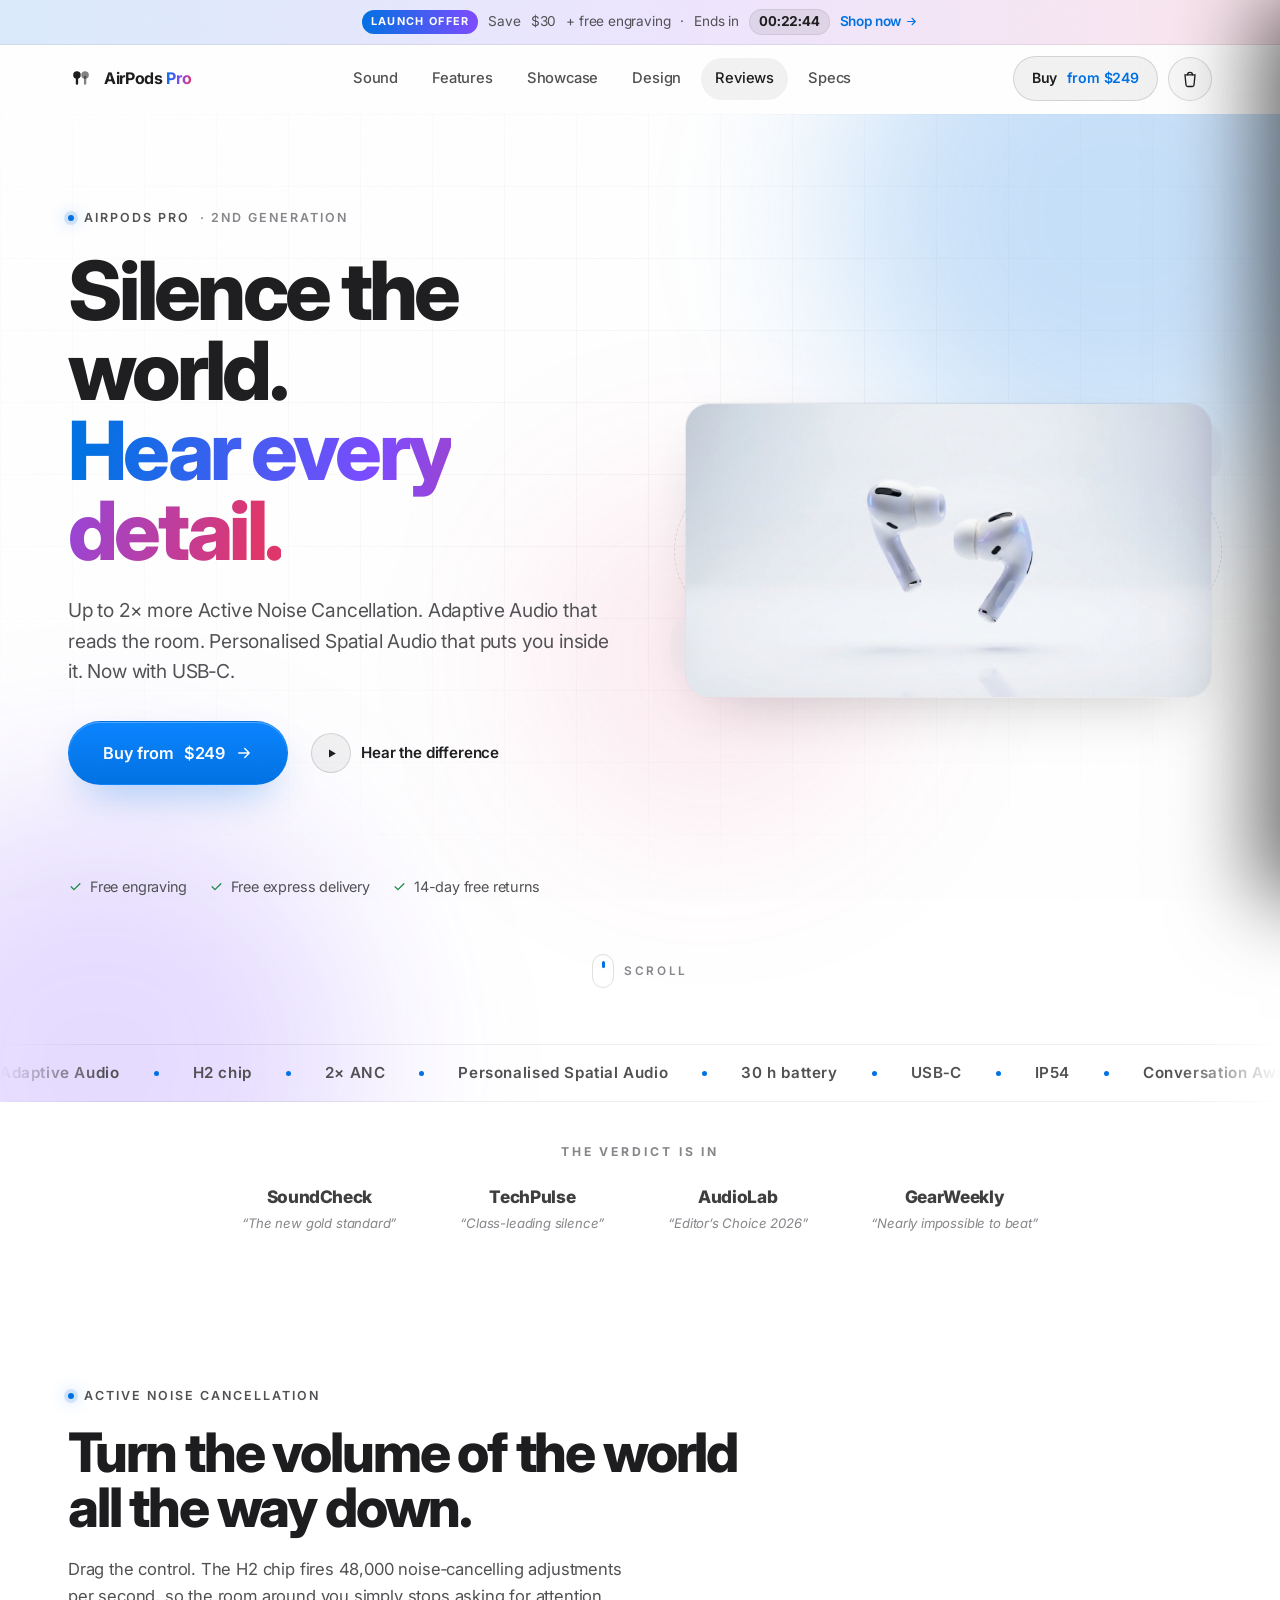
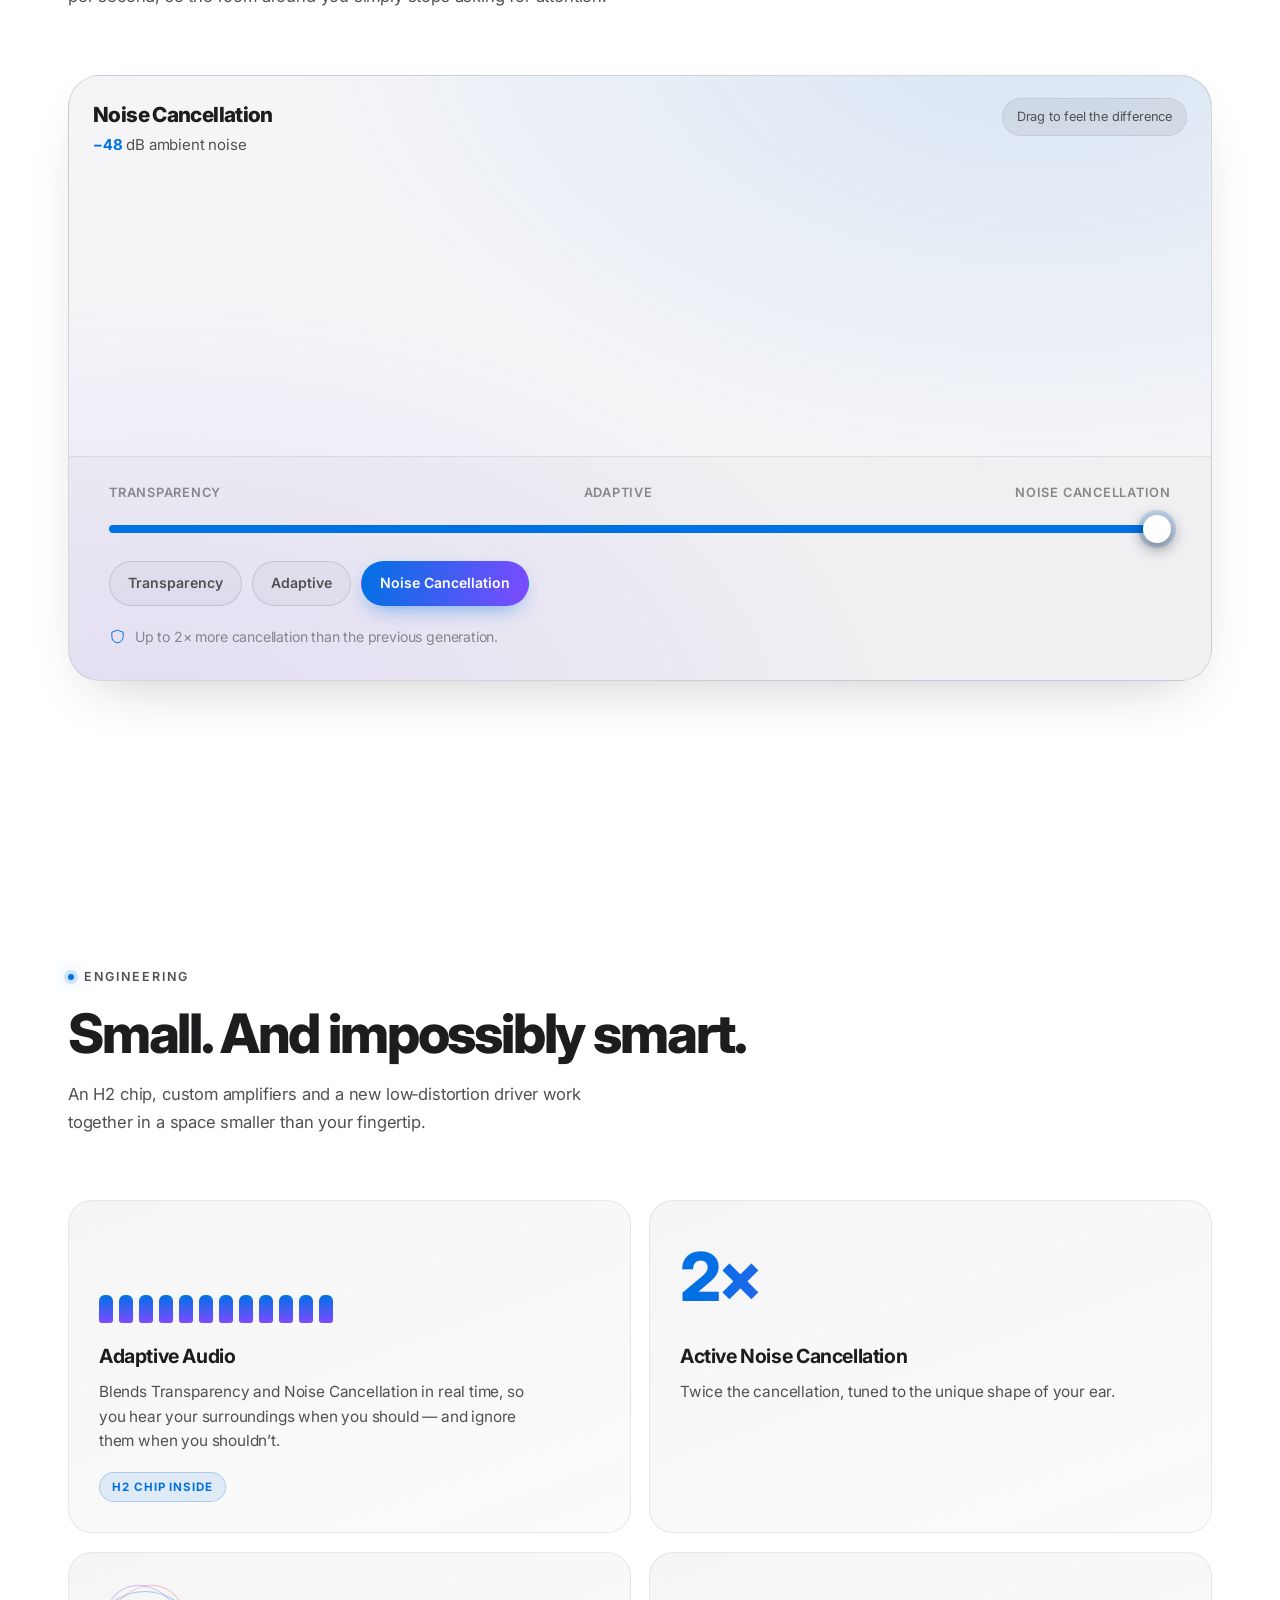
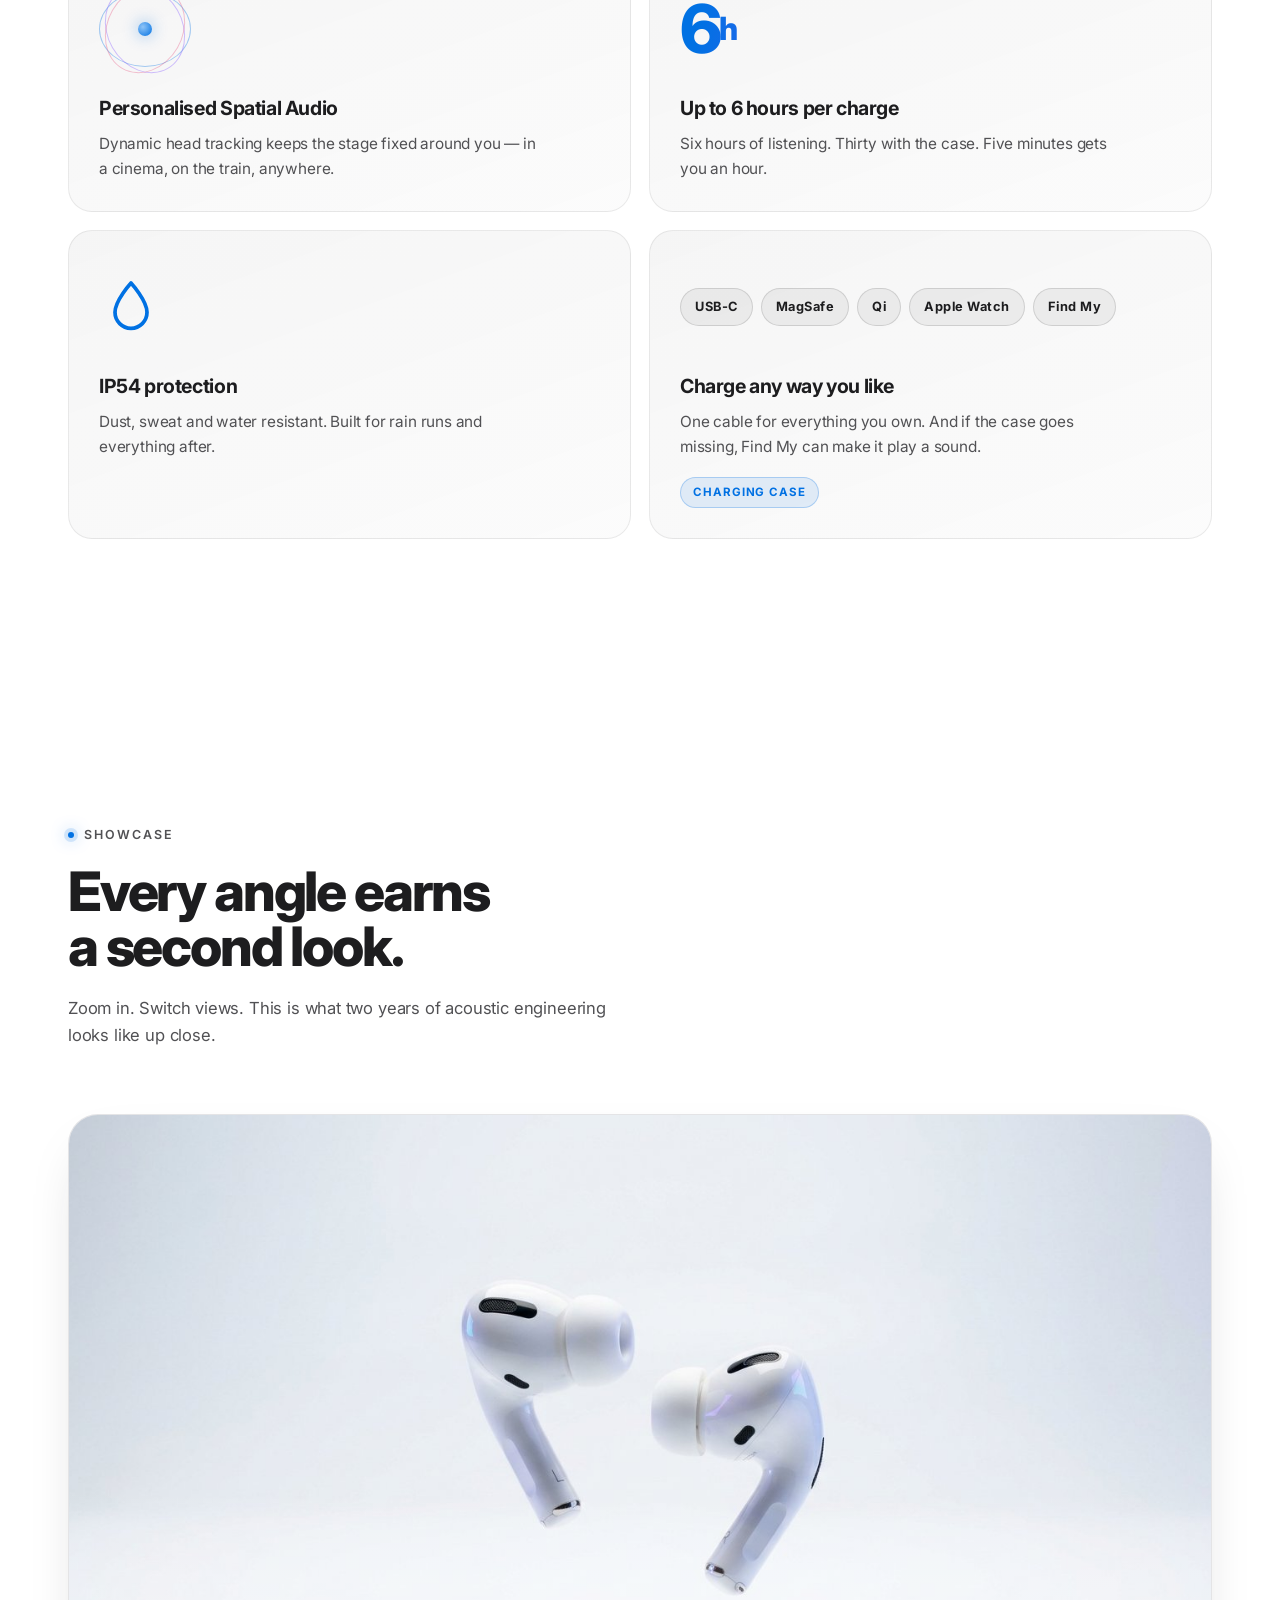
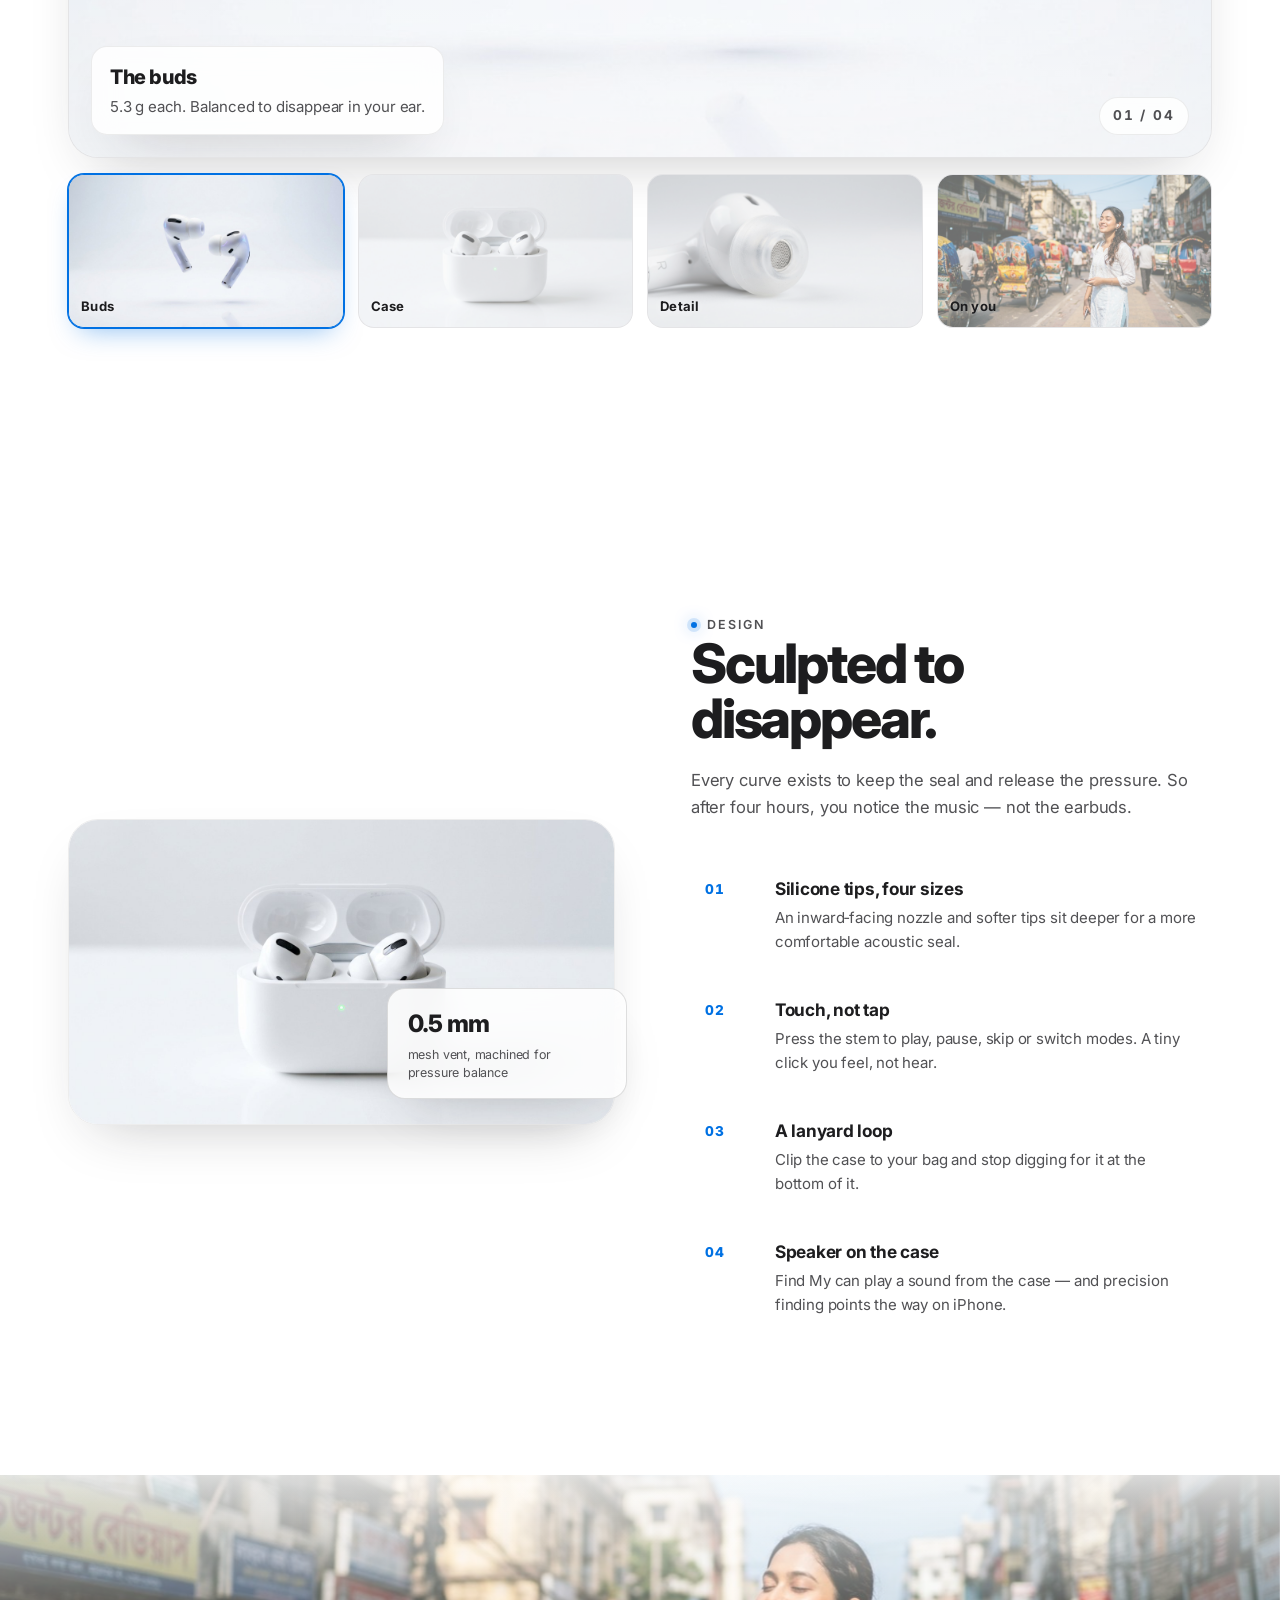
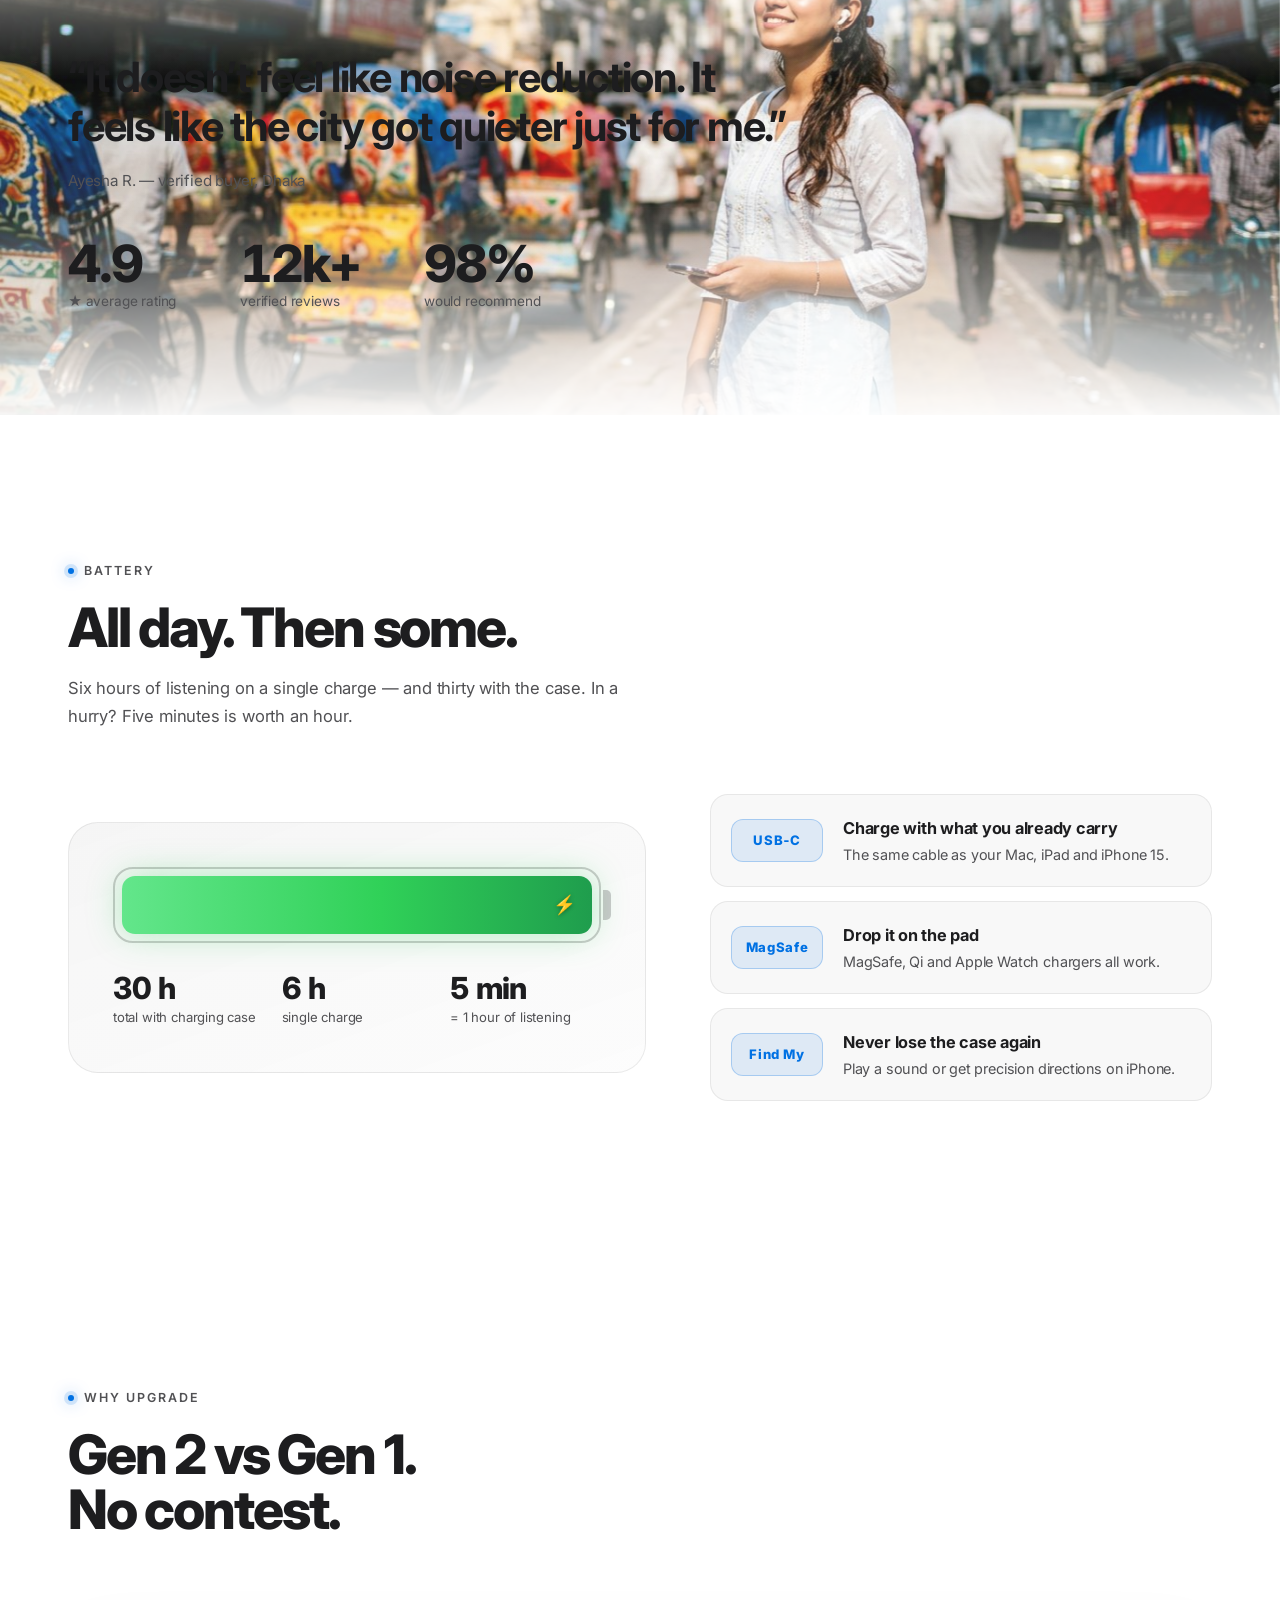
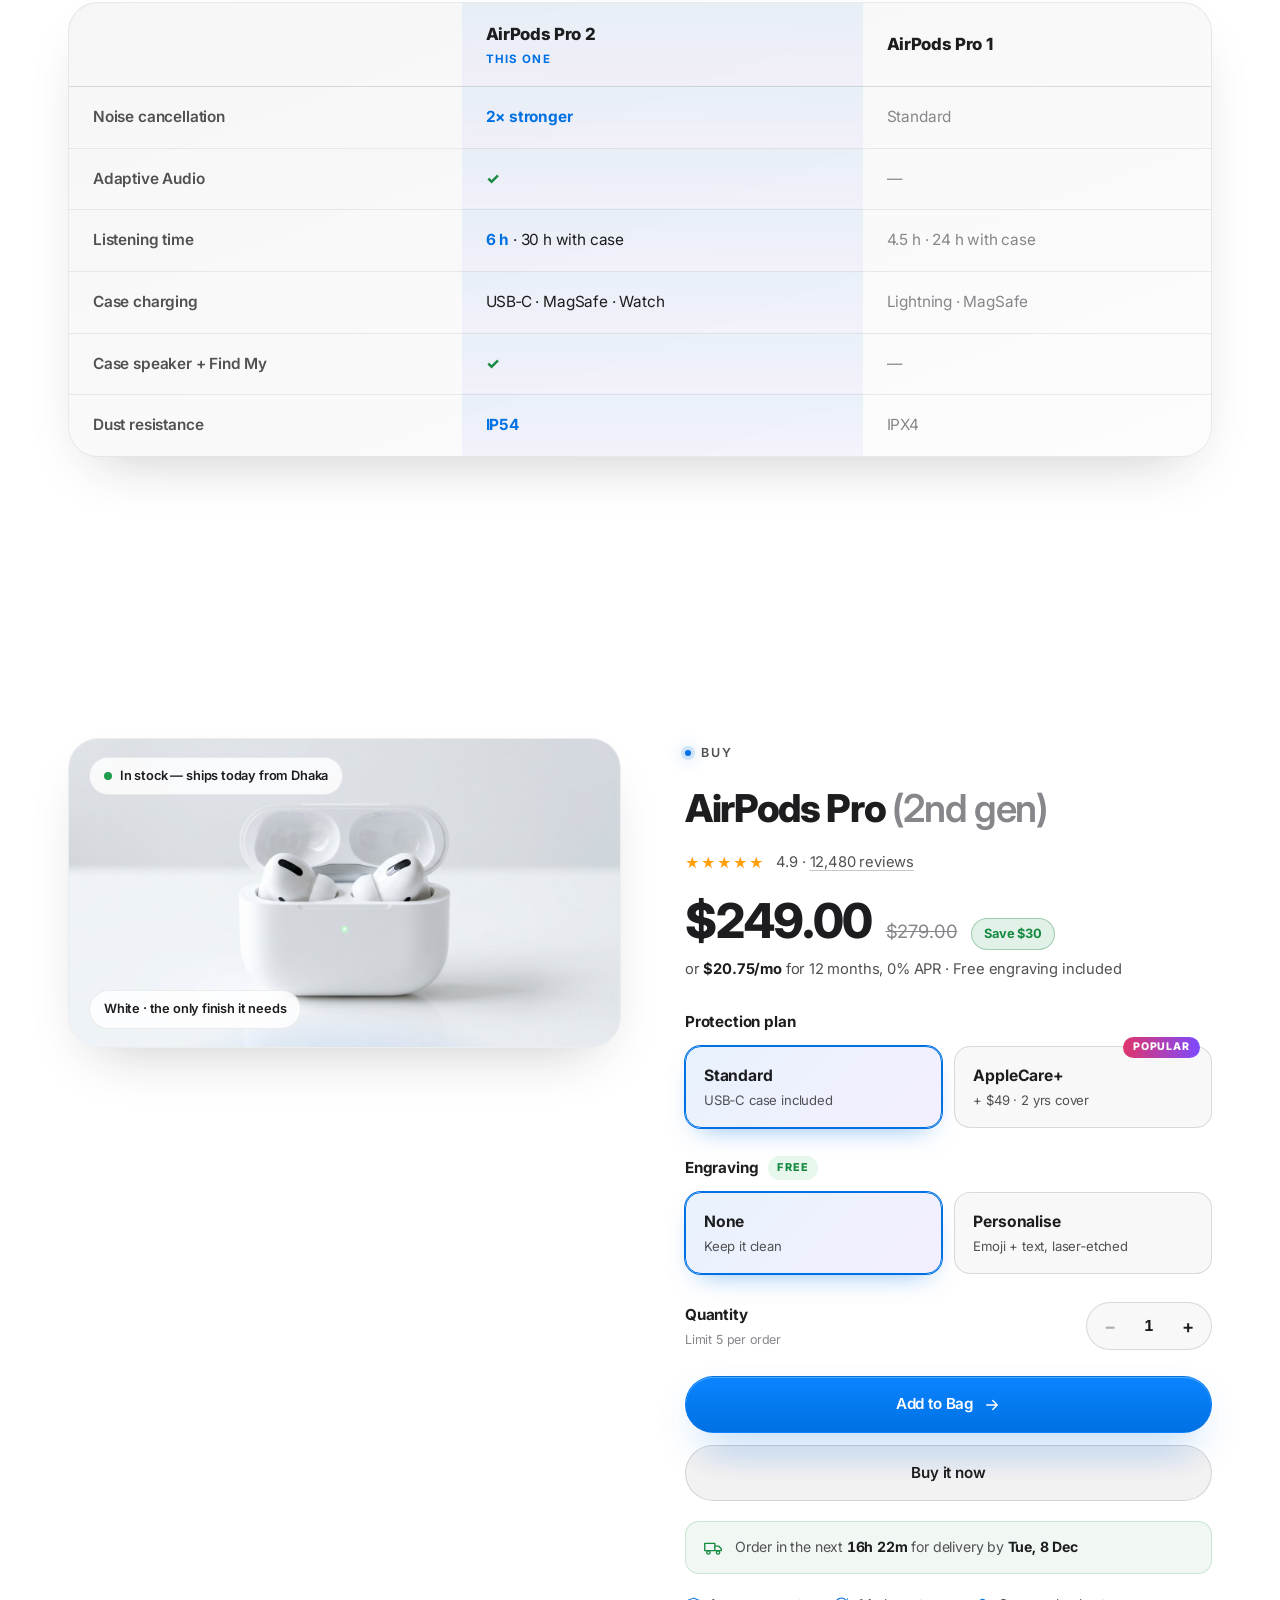
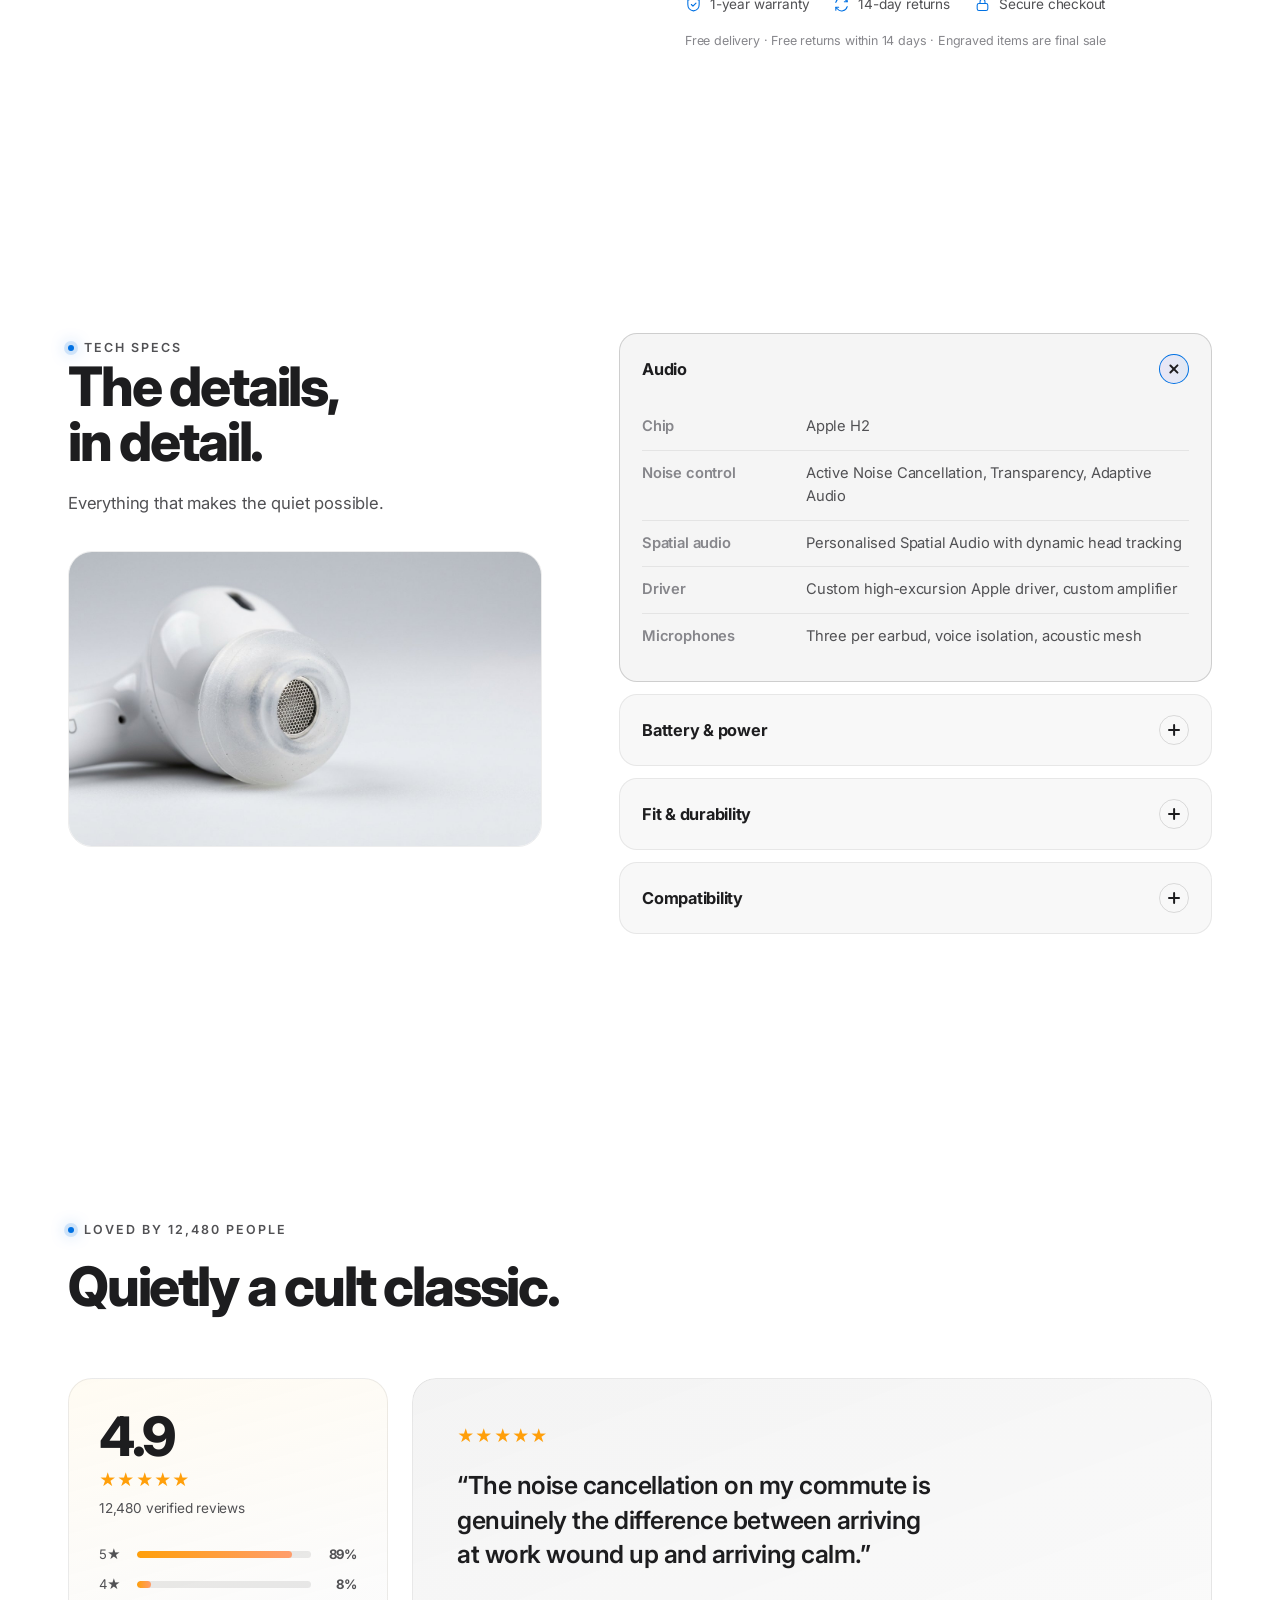
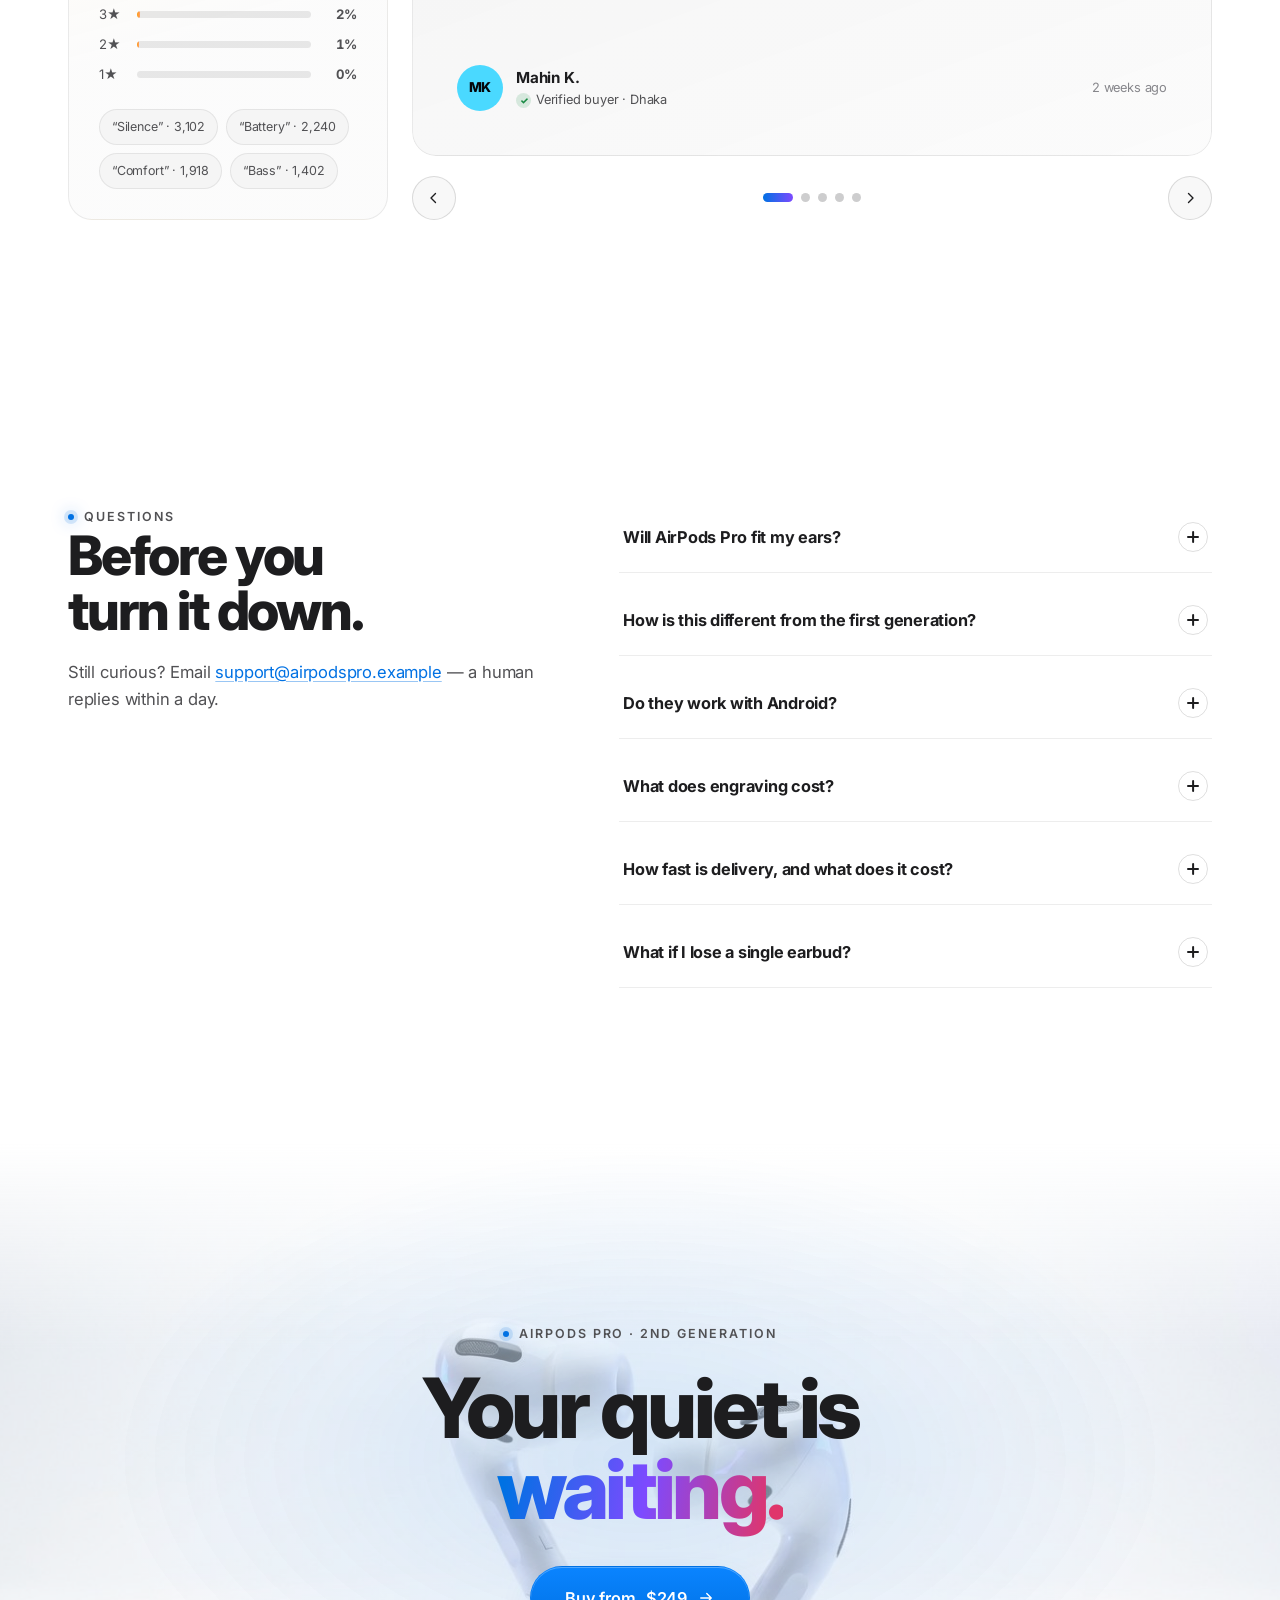
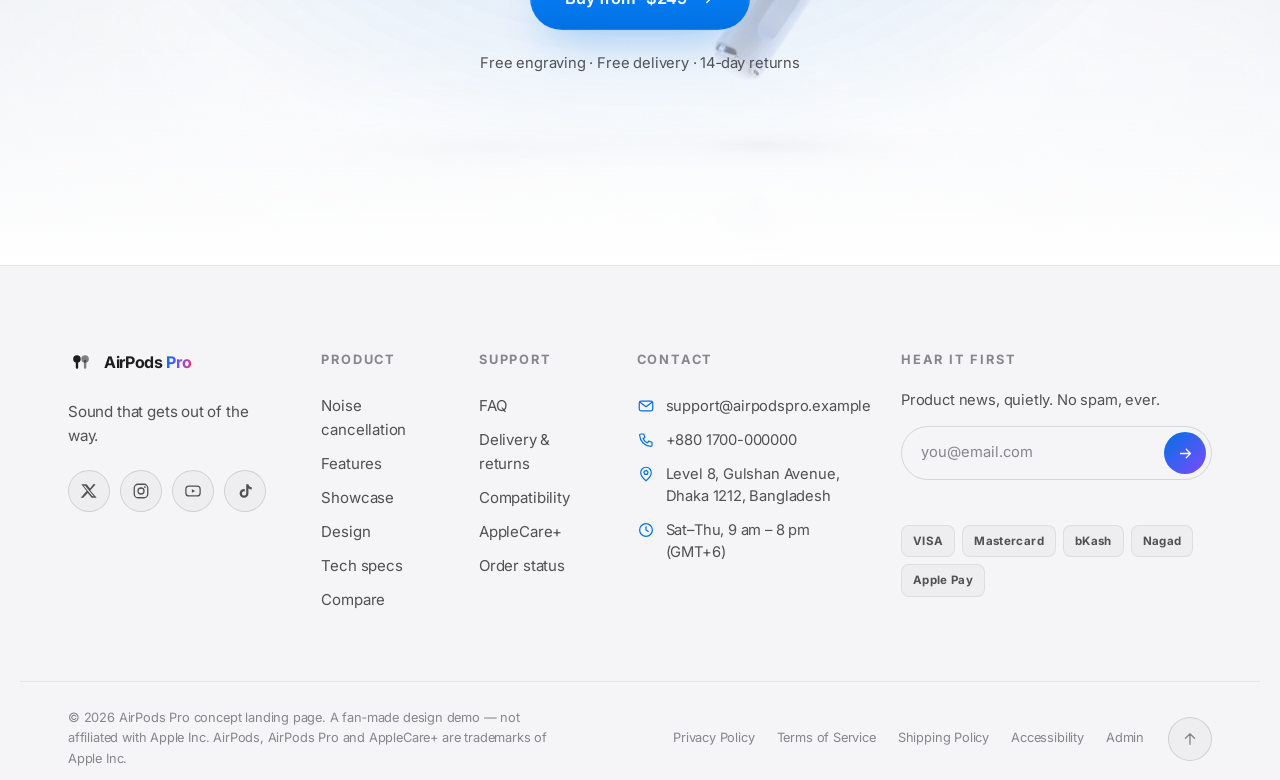
==== commit d7b678c8: "Convert landing to white theme + add admin panel - Full light (white) Apple-style redesign: new ligh" ====
--- a/landing/index.html
+++ b/landing/index.html
@@ -3,7 +3,7 @@
 <head>
 <meta charset="UTF-8" />
 <meta name="viewport" content="width=device-width, initial-scale=1" />
-<meta name="theme-color" content="#050506" />
+<meta name="theme-color" content="#ffffff" />
 <title>AirPods Pro 2 — Silence the world. Hear every detail.</title>
 <meta name="description" content="AirPods Pro (2nd generation) with up to 2× more Active Noise Cancellation, Adaptive Audio, Personalised Spatial Audio and a USB-C charging case. Free engraving, free delivery, 14-day returns." />
 <meta property="og:title" content="AirPods Pro 2 — Silence the world. Hear every detail." />
@@ -29,7 +29,7 @@
 <div class="announce" role="region" aria-label="Current offer">
   <p>
     <span class="announce__tag">Launch offer</span>
-    Save $30 + free engraving
+    Save <span class="js-save-amount">$30</span> + free engraving
     <span class="announce__sep" aria-hidden="true">·</span>
     Ends in <b class="announce__clock" id="offerCountdown" aria-label="Time remaining for offer">--:--:--</b>
     <a href="#buy">Shop now
@@ -63,7 +63,7 @@
     <div class="nav__actions">
       <a class="btn btn--ghost btn--sm nav__buy" href="#buy">
         <span>Buy</span>
-        <span class="price-inline">from $249</span>
+        <span class="price-inline">from <span class="js-from-price">$249</span></span>
       </a>
       <button class="cart-btn" id="cartBtn" type="button" aria-label="Shopping bag, 0 items" data-cart-link aria-haspopup="dialog" aria-controls="cartDrawer">
         <svg viewBox="0 0 24 24" aria-hidden="true"><path d="M6 7h12l-1.2 12.2a2 2 0 0 1-2 1.8H9.2a2 2 0 0 1-2-1.8L6 7Z" fill="none" stroke="currentColor" stroke-width="1.6"/><path d="M9 7a3 3 0 0 1 6 0" fill="none" stroke="currentColor" stroke-width="1.6" stroke-linecap="round"/></svg>
@@ -101,7 +101,7 @@
 
         <div class="hero__cta reveal" data-delay="3">
           <a class="btn btn--primary btn--lg magnetic" href="#buy">
-            Buy from $249
+            Buy from <span class="js-from-price">$249</span>
             <svg viewBox="0 0 24 24" aria-hidden="true"><path d="M5 12h13m-5-6 6 6-6 6" fill="none" stroke="currentColor" stroke-width="1.8" stroke-linecap="round" stroke-linejoin="round"/></svg>
           </a>
           <a class="btn btn--link" href="#sound">
@@ -477,7 +477,7 @@
             </label>
             <label class="opt">
               <input type="radio" name="case" value="49" data-label="AppleCare+ (2 yrs)" />
-              <span class="opt__body"><b>AppleCare+</b><small>+ $49 · 2 yrs cover</small></span>
+              <span class="opt__body"><b>AppleCare+</b><small>+ <span class="js-care-price">$49</span> · 2 yrs cover</small></span>
               <span class="opt__pill">Popular</span>
             </label>
           </div>
@@ -745,7 +745,7 @@
       <p class="eyebrow"><span class="dot"></span> AirPods Pro · 2nd generation</p>
       <h2 class="closing__title">Your quiet is<br /><span class="grad">waiting.</span></h2>
       <a class="btn btn--primary btn--lg magnetic" href="#buy">
-        Buy from $249
+        Buy from <span class="js-from-price">$249</span>
         <svg viewBox="0 0 24 24" aria-hidden="true"><path d="M5 12h13m-5-6 6 6-6 6" fill="none" stroke="currentColor" stroke-width="1.8" stroke-linecap="round" stroke-linejoin="round"/></svg>
       </a>
       <p class="closing__note">Free engraving · Free delivery · 14‑day returns</p>
@@ -846,6 +846,7 @@
       <a href="#faq">Terms of Service</a>
       <a href="#buy">Shipping Policy</a>
       <a href="#faq">Accessibility</a>
+      <a href="admin.html">Admin</a>
     </nav>
     <button class="to-top" id="toTop" type="button" aria-label="Back to top">
       <svg viewBox="0 0 24 24" aria-hidden="true"><path d="M12 19V6m-6 5 6-6 6 6" fill="none" stroke="currentColor" stroke-width="1.8" stroke-linecap="round" stroke-linejoin="round"/></svg>
--- a/landing/assets/css/style.css
+++ b/landing/assets/css/style.css
@@ -7,27 +7,27 @@
    ============================================================ */
 
 :root {
-  /* colour — core palette (shared with checkout.css) */
-  --bg: #050506;
-  --bg-soft: #0a0a0c;
-  --surface: rgba(255, 255, 255, 0.035);
-  --surface-2: rgba(255, 255, 255, 0.06);
-  --line: rgba(255, 255, 255, 0.1);
-  --line-soft: rgba(255, 255, 255, 0.06);
-  --text: #f5f5f7;
-  --text-2: #a9a9b2;
-  --text-3: #75757f;
-  --accent: #4ad9ff;
-  --accent-2: #8b7bff;
-  --accent-3: #b6ff6a;
+  /* colour — light palette (shared with checkout.css) */
+  --bg: #ffffff;
+  --bg-soft: #f5f5f7;
+  --surface: rgba(29, 29, 31, 0.03);
+  --surface-2: rgba(29, 29, 31, 0.055);
+  --line: rgba(29, 29, 31, 0.14);
+  --line-soft: rgba(29, 29, 31, 0.08);
+  --text: #1d1d1f;
+  --text-2: #515154;
+  --text-3: #86868b;
+  --accent: #0071e3;
+  --accent-2: #7d4aff;
+  --accent-3: #178a42;
 
   /* v2 additions */
-  --accent-4: #ff6ca8;
-  --glass: rgba(14, 14, 18, 0.62);
-  --grad: linear-gradient(102deg, #ffffff 8%, var(--accent) 46%, var(--accent-2) 92%);
-  --grad-soft: linear-gradient(135deg, rgba(74, 217, 255, 0.16), rgba(139, 123, 255, 0.16));
-  --shadow: 0 24px 60px -24px rgba(0, 0, 0, 0.8);
-  --shadow-accent: 0 18px 44px -16px rgba(74, 217, 255, 0.5);
+  --accent-4: #e0356b;
+  --glass: rgba(255, 255, 255, 0.74);
+  --grad: linear-gradient(100deg, #0071e3 5%, #7d4aff 52%, #e0356b 95%);
+  --grad-soft: linear-gradient(135deg, rgba(0, 113, 227, 0.09), rgba(125, 74, 255, 0.09));
+  --shadow: 0 24px 60px -28px rgba(29, 29, 31, 0.28);
+  --shadow-accent: 0 18px 44px -16px rgba(0, 113, 227, 0.45);
 
   /* type */
   --font: "Inter", -apple-system, BlinkMacSystemFont, "SF Pro Display", "Segoe UI",
@@ -92,7 +92,7 @@
 legend { padding: 0; }
 ul, ol { padding: 0; list-style: none; }
 
-::selection { background: rgba(74, 217, 255, 0.3); color: #fff; }
+::selection { background: rgba(0, 113, 227, 0.22); color: inherit; }
 
 .container {
   width: 100%;
@@ -117,8 +117,8 @@
   z-index: 300;
   padding: 12px 18px;
   border-radius: 999px;
-  background: #fff;
-  color: #000;
+  background: #1d1d1f;
+  color: #fff;
   font-weight: 600;
   transform: translateY(-180%);
   transition: transform 0.3s var(--ease);
@@ -181,12 +181,12 @@
   width: 6px; height: 6px;
   border-radius: 50%;
   background: var(--accent);
-  box-shadow: 0 0 0 4px rgba(74, 217, 255, 0.14), 0 0 16px rgba(74, 217, 255, 0.9);
+  box-shadow: 0 0 0 4px rgba(0, 113, 227, 0.14), 0 0 16px rgba(0, 113, 227, 0.9);
   animation: dotPulse 2.6s ease-in-out infinite;
 }
 @keyframes dotPulse {
-  0%, 100% { box-shadow: 0 0 0 3px rgba(74, 217, 255, 0.12), 0 0 10px rgba(74, 217, 255, 0.7); }
-  50% { box-shadow: 0 0 0 6px rgba(74, 217, 255, 0.06), 0 0 20px rgba(74, 217, 255, 1); }
+  0%, 100% { box-shadow: 0 0 0 3px rgba(0, 113, 227, 0.12), 0 0 10px rgba(0, 113, 227, 0.7); }
+  50% { box-shadow: 0 0 0 6px rgba(0, 113, 227, 0.06), 0 0 20px rgba(0, 113, 227, 1); }
 }
 .eyebrow__dim { color: var(--text-3); }
 
@@ -209,12 +209,12 @@
   color: var(--accent);
   text-decoration: underline;
   text-underline-offset: 3px;
-  text-decoration-color: rgba(74, 217, 255, 0.4);
+  text-decoration-color: rgba(0, 113, 227, 0.4);
   transition: text-decoration-color 0.25s ease;
 }
 .text-link:hover { text-decoration-color: var(--accent); }
 
-.stars { color: #ffc94d; letter-spacing: 0.08em; font-size: 0.95em; }
+.stars { color: #ff9f0a; letter-spacing: 0.08em; font-size: 0.95em; }
 
 /* ---------- scroll reveal ---------- */
 .reveal {
@@ -232,7 +232,7 @@
 /* ---------- buttons ---------- */
 .btn {
   --btn-bg: #fff;
-  --btn-fg: #060607;
+  --btn-fg: #1d1d1f;
   position: relative;
   display: inline-flex;
   align-items: center;
@@ -258,21 +258,21 @@
 .btn:active { transform: translateY(0) scale(0.985); }
 
 .btn--primary {
-  background: linear-gradient(102deg, #fff 0%, #dff3ff 55%, #e7e2ff 100%);
-  color: #060607;
-  box-shadow: var(--shadow-accent), inset 0 0 0 1px rgba(255, 255, 255, 0.6);
+  background: linear-gradient(180deg, #0a84ff 0%, #0071e3 100%);
+  color: #fff;
+  box-shadow: var(--shadow-accent), inset 0 1px 0 rgba(255, 255, 255, 0.28);
 }
 .btn--primary::after {
   content: "";
   position: absolute;
   inset: 0;
   z-index: -1;
-  background: linear-gradient(115deg, transparent 30%, rgba(255, 255, 255, 0.85) 50%, transparent 70%);
+  background: linear-gradient(115deg, transparent 30%, rgba(255, 255, 255, 0.55) 50%, transparent 70%);
   transform: translateX(-120%);
   transition: transform 0.7s var(--ease);
 }
 .btn--primary:hover::after { transform: translateX(120%); }
-.btn--primary:hover { box-shadow: 0 22px 52px -16px rgba(74, 217, 255, 0.65), inset 0 0 0 1px rgba(255, 255, 255, 0.7); }
+.btn--primary:hover { box-shadow: 0 22px 52px -16px rgba(0, 113, 227, 0.55), inset 0 1px 0 rgba(255, 255, 255, 0.28); }
 
 .btn--ghost {
   background: var(--surface-2);
@@ -281,7 +281,7 @@
   backdrop-filter: blur(10px);
   -webkit-backdrop-filter: blur(10px);
 }
-.btn--ghost:hover { border-color: rgba(255, 255, 255, 0.28); background: rgba(255, 255, 255, 0.09); }
+.btn--ghost:hover { border-color: rgba(29, 29, 31, 0.28); background: rgba(29, 29, 31, 0.09); }
 
 .btn--link {
   background: none;
@@ -300,7 +300,7 @@
   transition: transform 0.35s var(--ease-spring), border-color 0.3s ease, background 0.3s ease;
 }
 .btn--link .play svg { width: 15px; height: 15px; transform: none !important; }
-.btn--link:hover .play { transform: scale(1.1); border-color: var(--accent); background: rgba(74, 217, 255, 0.12); }
+.btn--link:hover .play { transform: scale(1.1); border-color: var(--accent); background: rgba(0, 113, 227, 0.12); }
 
 .btn--sm { padding: 10px 18px; font-size: 0.88rem; }
 .btn--lg { padding: 18px 34px; font-size: 1.02rem; }
@@ -321,14 +321,14 @@
   flex: none;
 }
 .round-btn svg { width: 18px; height: 18px; }
-.round-btn:hover { transform: translateY(-2px); border-color: rgba(255, 255, 255, 0.3); background: var(--surface-2); }
+.round-btn:hover { transform: translateY(-2px); border-color: rgba(29, 29, 31, 0.3); background: var(--surface-2); }
 .round-btn:active { transform: scale(0.94); }
 
 /* ---------- announcement bar ---------- */
 .announce {
   position: relative;
   z-index: 60;
-  background: linear-gradient(90deg, rgba(74, 217, 255, 0.14), rgba(139, 123, 255, 0.14), rgba(255, 108, 168, 0.12));
+  background: linear-gradient(90deg, rgba(0, 113, 227, 0.14), rgba(125, 74, 255, 0.14), rgba(224, 53, 107, 0.12));
   border-bottom: 1px solid var(--line-soft);
   text-align: center;
   padding: 9px 16px;
@@ -341,7 +341,7 @@
   font-size: 0.68rem;
   letter-spacing: 0.12em;
   text-transform: uppercase;
-  color: #06121a;
+  color: #fff;
   background: linear-gradient(90deg, var(--accent), var(--accent-2));
   padding: 3px 9px;
   border-radius: 999px;
@@ -349,7 +349,7 @@
 .announce__clock {
   color: var(--text);
   font-variant-numeric: tabular-nums;
-  background: rgba(255, 255, 255, 0.08);
+  background: rgba(29, 29, 31, 0.08);
   border: 1px solid var(--line-soft);
   padding: 1px 9px;
   border-radius: 999px;
@@ -430,7 +430,7 @@
   transition: transform 0.3s var(--ease), border-color 0.25s ease, background 0.25s ease;
 }
 .cart-btn svg { width: 20px; height: 20px; }
-.cart-btn:hover { transform: translateY(-2px); border-color: rgba(255, 255, 255, 0.3); background: var(--surface-2); }
+.cart-btn:hover { transform: translateY(-2px); border-color: rgba(29, 29, 31, 0.3); background: var(--surface-2); }
 .cart-btn.is-bump { animation: bump 0.5s var(--ease-spring); }
 @keyframes bump { 30% { transform: scale(1.18) rotate(-6deg); } 60% { transform: scale(0.95); } }
 .cart-btn__count {
@@ -440,7 +440,7 @@
   padding: 0 5px;
   border-radius: 999px;
   background: linear-gradient(135deg, var(--accent), var(--accent-2));
-  color: #05070a;
+  color: #fff;
   font-size: 0.72rem;
   font-weight: 800;
   display: grid;
@@ -484,9 +484,9 @@
   z-index: -2;
   pointer-events: none;
 }
-.hero__glow--a { width: 560px; height: 560px; top: -180px; right: -120px; background: rgba(74, 217, 255, 0.22); animation: drift 14s ease-in-out infinite alternate; }
-.hero__glow--b { width: 520px; height: 520px; bottom: -220px; left: -160px; background: rgba(139, 123, 255, 0.2); animation: drift 18s ease-in-out infinite alternate-reverse; }
-.hero__glow--c { width: 340px; height: 340px; top: 38%; left: 42%; background: rgba(255, 108, 168, 0.1); animation: drift 22s ease-in-out infinite alternate; }
+.hero__glow--a { width: 560px; height: 560px; top: -180px; right: -120px; background: rgba(0, 113, 227, 0.22); animation: drift 14s ease-in-out infinite alternate; }
+.hero__glow--b { width: 520px; height: 520px; bottom: -220px; left: -160px; background: rgba(125, 74, 255, 0.2); animation: drift 18s ease-in-out infinite alternate-reverse; }
+.hero__glow--c { width: 340px; height: 340px; top: 38%; left: 42%; background: rgba(224, 53, 107, 0.1); animation: drift 22s ease-in-out infinite alternate; }
 @keyframes drift {
   from { transform: translate(0, 0) scale(1); }
   to { transform: translate(60px, 40px) scale(1.12); }
@@ -496,8 +496,8 @@
   inset: 0;
   z-index: -3;
   background-image:
-    linear-gradient(rgba(255, 255, 255, 0.035) 1px, transparent 1px),
-    linear-gradient(90deg, rgba(255, 255, 255, 0.035) 1px, transparent 1px);
+    linear-gradient(rgba(29, 29, 31, 0.035) 1px, transparent 1px),
+    linear-gradient(90deg, rgba(29, 29, 31, 0.035) 1px, transparent 1px);
   background-size: 72px 72px;
   -webkit-mask-image: radial-gradient(ellipse 90% 70% at 50% 30%, #000 20%, transparent 75%);
   mask-image: radial-gradient(ellipse 90% 70% at 50% 30%, #000 20%, transparent 75%);
@@ -541,7 +541,7 @@
   color: var(--text-2);
 }
 .hero__proof b { color: var(--text); }
-.hero__proof a { text-decoration: underline; text-underline-offset: 3px; text-decoration-color: rgba(255, 255, 255, 0.25); }
+.hero__proof a { text-decoration: underline; text-underline-offset: 3px; text-decoration-color: rgba(29, 29, 31, 0.25); }
 .hero__proof a:hover { text-decoration-color: var(--accent); }
 .hero__proof .stars { margin-right: 4px; }
 .avatars { display: flex; }
@@ -580,7 +580,7 @@
   position: absolute;
   inset: 8% 4%;
   border-radius: 50%;
-  background: radial-gradient(closest-side, rgba(74, 217, 255, 0.28), rgba(139, 123, 255, 0.12) 55%, transparent 72%);
+  background: radial-gradient(closest-side, rgba(0, 113, 227, 0.16), rgba(125, 74, 255, 0.09) 55%, transparent 72%);
   filter: blur(28px);
   animation: haloPulse 5s ease-in-out infinite;
 }
@@ -589,7 +589,7 @@
   position: absolute;
   inset: 2% -2%;
   border-radius: 50%;
-  border: 1px dashed rgba(255, 255, 255, 0.12);
+  border: 1px dashed rgba(29, 29, 31, 0.12);
   animation: spinSlow 60s linear infinite;
 }
 @keyframes spinSlow { to { transform: rotate(360deg); } }
@@ -609,7 +609,7 @@
   gap: 4px;
   padding: 14px 18px;
   border-radius: 18px;
-  background: rgba(12, 12, 16, 0.66);
+  background: rgba(255, 255, 255, 0.8);
   border: 1px solid var(--line);
   backdrop-filter: blur(14px);
   -webkit-backdrop-filter: blur(14px);
@@ -712,7 +712,7 @@
   margin-top: 22px;
 }
 .press__list li { display: grid; gap: 2px; }
-.press__list b { font-size: 1.08rem; font-weight: 800; letter-spacing: -0.02em; color: rgba(245, 245, 247, 0.85); }
+.press__list b { font-size: 1.08rem; font-weight: 800; letter-spacing: -0.02em; color: rgba(29, 29, 31, 0.85); }
 .press__list span { font-size: 0.82rem; color: var(--text-3); font-style: italic; }
 
 /* ---------- ANC demo ---------- */
@@ -720,8 +720,8 @@
   border-radius: calc(var(--radius) + 8px);
   border: 1px solid var(--line);
   background:
-    radial-gradient(120% 140% at 85% -10%, rgba(74, 217, 255, 0.12), transparent 55%),
-    radial-gradient(120% 140% at 8% 110%, rgba(139, 123, 255, 0.12), transparent 55%),
+    radial-gradient(120% 140% at 85% -10%, rgba(0, 113, 227, 0.12), transparent 55%),
+    radial-gradient(120% 140% at 8% 110%, rgba(125, 74, 255, 0.12), transparent 55%),
     var(--bg-soft);
   overflow: hidden;
   box-shadow: var(--shadow);
@@ -743,7 +743,7 @@
   top: 22px; right: 24px;
   padding: 8px 14px;
   border-radius: 999px;
-  background: rgba(255, 255, 255, 0.07);
+  background: rgba(29, 29, 31, 0.07);
   border: 1px solid var(--line-soft);
   font-size: 0.8rem;
   color: var(--text-2);
@@ -754,7 +754,7 @@
 .anc__controls {
   padding: 26px clamp(20px, 4vw, 40px) 32px;
   border-top: 1px solid var(--line-soft);
-  background: rgba(255, 255, 255, 0.02);
+  background: rgba(29, 29, 31, 0.02);
 }
 .anc__scale {
   display: flex;
@@ -772,7 +772,7 @@
   width: 100%;
   height: 8px;
   border-radius: 99px;
-  background: linear-gradient(90deg, var(--accent) var(--fill, 100%), rgba(255, 255, 255, 0.12) var(--fill, 100%));
+  background: linear-gradient(90deg, var(--accent) var(--fill, 100%), rgba(29, 29, 31, 0.12) var(--fill, 100%));
   cursor: pointer;
 }
 .range::-webkit-slider-thumb {
@@ -781,7 +781,7 @@
   border-radius: 50%;
   background: #fff;
   border: 0;
-  box-shadow: 0 4px 16px rgba(0, 0, 0, 0.55), 0 0 0 5px rgba(74, 217, 255, 0.18);
+  box-shadow: 0 4px 16px rgba(0, 0, 0, 0.55), 0 0 0 5px rgba(0, 113, 227, 0.18);
   transition: box-shadow 0.25s ease, transform 0.25s var(--ease-spring);
 }
 .range::-webkit-slider-thumb:hover { transform: scale(1.12); }
@@ -790,7 +790,7 @@
   border-radius: 50%;
   background: #fff;
   border: 0;
-  box-shadow: 0 4px 16px rgba(0, 0, 0, 0.55), 0 0 0 5px rgba(74, 217, 255, 0.18);
+  box-shadow: 0 4px 16px rgba(0, 0, 0, 0.55), 0 0 0 5px rgba(0, 113, 227, 0.18);
 }
 .range:focus-visible { outline-offset: 8px; }
 .anc__chips { display: flex; flex-wrap: wrap; gap: 10px; margin-top: 20px; }
@@ -804,12 +804,12 @@
   color: var(--text-2);
   transition: all 0.25s ease;
 }
-.chip:hover { color: var(--text); border-color: rgba(255, 255, 255, 0.3); transform: translateY(-1px); }
+.chip:hover { color: var(--text); border-color: rgba(29, 29, 31, 0.3); transform: translateY(-1px); }
 .chip.is-active {
   background: linear-gradient(102deg, var(--accent), var(--accent-2));
-  color: #05070a;
+  color: #fff;
   border-color: transparent;
-  box-shadow: 0 8px 22px -8px rgba(74, 217, 255, 0.6);
+  box-shadow: 0 8px 22px -8px rgba(0, 113, 227, 0.6);
 }
 .anc__note {
   display: flex;
@@ -833,7 +833,7 @@
   padding: 30px;
   border-radius: var(--radius);
   border: 1px solid var(--line-soft);
-  background: linear-gradient(160deg, rgba(255, 255, 255, 0.045), rgba(255, 255, 255, 0.015));
+  background: linear-gradient(160deg, rgba(29, 29, 31, 0.045), rgba(29, 29, 31, 0.015));
   overflow: hidden;
   transition: transform 0.45s var(--ease), border-color 0.3s ease, box-shadow 0.45s ease;
 }
@@ -841,12 +841,12 @@
   content: "";
   position: absolute;
   inset: 0;
-  background: radial-gradient(420px circle at var(--mx, 50%) var(--my, 0%), rgba(74, 217, 255, 0.12), transparent 65%);
+  background: radial-gradient(420px circle at var(--mx, 50%) var(--my, 0%), rgba(0, 113, 227, 0.12), transparent 65%);
   opacity: 0;
   transition: opacity 0.4s ease;
   pointer-events: none;
 }
-.bcard:hover { transform: translateY(-5px); border-color: rgba(255, 255, 255, 0.2); box-shadow: var(--shadow); }
+.bcard:hover { transform: translateY(-5px); border-color: rgba(29, 29, 31, 0.2); box-shadow: var(--shadow); }
 .bcard:hover::before { opacity: 1; }
 .bcard--lg { grid-column: span 2; }
 .bcard h3 { font-size: 1.22rem; font-weight: 700; letter-spacing: -0.02em; margin-top: 18px; }
@@ -861,8 +861,8 @@
   letter-spacing: 0.08em;
   text-transform: uppercase;
   color: var(--accent);
-  background: rgba(74, 217, 255, 0.1);
-  border: 1px solid rgba(74, 217, 255, 0.25);
+  background: rgba(0, 113, 227, 0.1);
+  border: 1px solid rgba(0, 113, 227, 0.25);
 }
 .bcard__visual { height: 92px; display: flex; align-items: flex-end; }
 .bcard__visual--big {
@@ -904,19 +904,19 @@
 .bcard__visual--orbit i {
   position: absolute;
   inset: 8px 0;
-  border: 1px solid rgba(74, 217, 255, 0.35);
-  border-radius: 50%;
-}
-.bcard__visual--orbit i:nth-child(2) { transform: rotate(60deg); border-color: rgba(139, 123, 255, 0.35); }
-.bcard__visual--orbit i:nth-child(3) { transform: rotate(120deg); border-color: rgba(255, 108, 168, 0.3); }
+  border: 1px solid rgba(0, 113, 227, 0.35);
+  border-radius: 50%;
+}
+.bcard__visual--orbit i:nth-child(2) { transform: rotate(60deg); border-color: rgba(125, 74, 255, 0.35); }
+.bcard__visual--orbit i:nth-child(3) { transform: rotate(120deg); border-color: rgba(224, 53, 107, 0.3); }
 .bcard__visual--orbit b {
   position: absolute;
   left: 50%; top: 50%;
   width: 14px; height: 14px;
   margin: -7px;
   border-radius: 50%;
-  background: radial-gradient(circle at 35% 35%, #fff, var(--accent));
-  box-shadow: 0 0 18px rgba(74, 217, 255, 0.8);
+  background: radial-gradient(circle at 35% 35%, #8fc4f7, var(--accent));
+  box-shadow: 0 0 16px rgba(0, 113, 227, 0.45);
 }
 .bcard:hover .bcard__visual--orbit i { animation: spinSlow 9s linear infinite; }
 .bcard__visual--icon { align-items: center; color: var(--accent); }
@@ -958,23 +958,36 @@
   position: absolute;
   inset: auto 0 0 0;
   height: 42%;
-  background: linear-gradient(transparent, rgba(3, 3, 4, 0.78));
+  background: linear-gradient(transparent, rgba(255, 255, 255, 0.55));
   pointer-events: none;
 }
 .gallery__caption {
   position: absolute;
-  left: 26px; bottom: 22px;
+  left: 22px; bottom: 22px;
   z-index: 2;
   display: grid;
   gap: 2px;
   max-width: 60%;
+  padding: 14px 18px;
+  border-radius: 16px;
+  background: rgba(255, 255, 255, 0.84);
+  border: 1px solid var(--line-soft);
+  box-shadow: var(--shadow);
+  backdrop-filter: blur(12px);
+  -webkit-backdrop-filter: blur(12px);
 }
 .gallery__caption b { font-size: 1.25rem; font-weight: 800; letter-spacing: -0.02em; }
 .gallery__caption span { color: var(--text-2); font-size: 0.94rem; }
 .gallery__count {
   position: absolute;
-  right: 24px; bottom: 24px;
+  right: 22px; bottom: 22px;
   z-index: 2;
+  padding: 7px 13px;
+  border-radius: 999px;
+  background: rgba(255, 255, 255, 0.84);
+  border: 1px solid var(--line-soft);
+  backdrop-filter: blur(10px);
+  -webkit-backdrop-filter: blur(10px);
   font-size: 0.85rem;
   font-weight: 700;
   letter-spacing: 0.14em;
@@ -1004,11 +1017,11 @@
   font-size: 0.82rem;
   font-weight: 700;
   letter-spacing: 0.02em;
-  text-shadow: 0 2px 8px rgba(0, 0, 0, 0.7);
+  text-shadow: 0 1px 8px rgba(255, 255, 255, 0.85);
 }
 .gthumb:hover { transform: translateY(-3px); }
 .gthumb:hover img { opacity: 0.85; transform: scale(1.05); }
-.gthumb.is-active { border-color: var(--accent); box-shadow: 0 0 0 1px var(--accent), 0 12px 28px -12px rgba(74, 217, 255, 0.5); }
+.gthumb.is-active { border-color: var(--accent); box-shadow: 0 0 0 1px var(--accent), 0 12px 28px -12px rgba(0, 113, 227, 0.5); }
 .gthumb.is-active img { opacity: 1; }
 
 /* ---------- design ---------- */
@@ -1032,7 +1045,7 @@
   right: -12px; bottom: 26px;
   padding: 16px 20px;
   border-radius: 18px;
-  background: rgba(12, 12, 16, 0.7);
+  background: rgba(255, 255, 255, 0.86);
   border: 1px solid var(--line);
   backdrop-filter: blur(14px);
   -webkit-backdrop-filter: blur(14px);
@@ -1086,7 +1099,7 @@
 .life__scrim {
   position: absolute;
   inset: 0;
-  background: linear-gradient(180deg, rgba(5, 5, 6, 0.72), rgba(5, 5, 6, 0.25) 45%, rgba(5, 5, 6, 0.88));
+  background: linear-gradient(180deg, rgba(255, 255, 255, 0.85), rgba(255, 255, 255, 0.05) 38%, rgba(255, 255, 255, 0.14) 62%, rgba(255, 255, 255, 0.95));
 }
 .life__content { position: relative; }
 .life blockquote { max-width: 760px; }
@@ -1125,13 +1138,13 @@
   padding: clamp(26px, 4vw, 44px);
   border-radius: calc(var(--radius) + 6px);
   border: 1px solid var(--line-soft);
-  background: linear-gradient(160deg, rgba(255, 255, 255, 0.045), rgba(255, 255, 255, 0.012));
+  background: linear-gradient(160deg, rgba(29, 29, 31, 0.045), rgba(29, 29, 31, 0.012));
 }
 .battery__visual {
   position: relative;
   height: 76px;
   border-radius: 20px;
-  border: 2px solid rgba(255, 255, 255, 0.22);
+  border: 2px solid rgba(29, 29, 31, 0.22);
   padding: 7px;
 }
 .battery__nub {
@@ -1140,19 +1153,19 @@
   width: 8px; height: 30px;
   transform: translateY(-50%);
   border-radius: 0 5px 5px 0;
-  background: rgba(255, 255, 255, 0.22);
+  background: rgba(29, 29, 31, 0.22);
 }
 .battery__fill {
   height: 100%;
   width: 0;
   border-radius: 13px;
-  background: linear-gradient(90deg, #59ffa0, var(--accent-3) 55%, var(--accent));
+  background: linear-gradient(90deg, #63e68b, #30d158 55%, #1f9d4d);
   display: flex;
   align-items: center;
   justify-content: flex-end;
   padding-right: 16px;
   transition: width 1.6s var(--ease);
-  box-shadow: 0 0 34px rgba(120, 255, 160, 0.35);
+  box-shadow: 0 0 34px rgba(48, 209, 88, 0.35);
 }
 .battery__visual.is-full .battery__fill { width: 100%; }
 .battery__bolt { font-size: 1.15rem; filter: drop-shadow(0 1px 2px rgba(0, 0, 0, 0.4)); }
@@ -1177,14 +1190,14 @@
   background: var(--surface);
   transition: transform 0.35s var(--ease), border-color 0.25s ease;
 }
-.battery__list li:hover { transform: translateX(6px); border-color: rgba(255, 255, 255, 0.18); }
+.battery__list li:hover { transform: translateX(6px); border-color: rgba(29, 29, 31, 0.18); }
 .battery__icon {
   font-size: 0.82rem;
   font-weight: 800;
   letter-spacing: 0.05em;
   color: var(--accent);
-  background: rgba(74, 217, 255, 0.1);
-  border: 1px solid rgba(74, 217, 255, 0.25);
+  background: rgba(0, 113, 227, 0.1);
+  border: 1px solid rgba(0, 113, 227, 0.25);
   border-radius: 12px;
   padding: 10px 6px;
   text-align: center;
@@ -1196,7 +1209,7 @@
 .compare__wrap {
   border-radius: calc(var(--radius) + 6px);
   border: 1px solid var(--line-soft);
-  background: linear-gradient(160deg, rgba(255, 255, 255, 0.04), rgba(255, 255, 255, 0.01));
+  background: linear-gradient(160deg, rgba(29, 29, 31, 0.04), rgba(29, 29, 31, 0.01));
   overflow-x: auto;
   box-shadow: var(--shadow);
 }
@@ -1207,8 +1220,8 @@
 .compare__table tbody th { font-weight: 600; color: var(--text-2); white-space: nowrap; }
 .compare__table tbody tr { border-bottom: 1px solid var(--line-soft); transition: background 0.25s ease; }
 .compare__table tbody tr:last-child { border-bottom: 0; }
-.compare__table tbody tr:hover { background: rgba(255, 255, 255, 0.025); }
-.compare__table .is-hero { background: linear-gradient(180deg, rgba(74, 217, 255, 0.07), rgba(139, 123, 255, 0.05)); }
+.compare__table tbody tr:hover { background: rgba(29, 29, 31, 0.025); }
+.compare__table .is-hero { background: linear-gradient(180deg, rgba(0, 113, 227, 0.07), rgba(125, 74, 255, 0.05)); }
 .compare__table td.is-hero b { color: var(--accent); }
 .compare__table td:last-child { color: var(--text-3); }
 .tick { color: var(--accent-3); font-weight: 800; }
@@ -1235,7 +1248,7 @@
   position: absolute;
   inset: auto -10% -30% -10%;
   height: 60%;
-  background: radial-gradient(50% 100% at 50% 100%, rgba(74, 217, 255, 0.25), transparent 70%);
+  background: radial-gradient(50% 100% at 50% 100%, rgba(0, 113, 227, 0.25), transparent 70%);
   pointer-events: none;
 }
 .buy__finish {
@@ -1243,7 +1256,7 @@
   left: 20px; bottom: 18px;
   padding: 8px 14px;
   border-radius: 999px;
-  background: rgba(10, 10, 13, 0.62);
+  background: rgba(255, 255, 255, 0.82);
   border: 1px solid var(--line-soft);
   backdrop-filter: blur(10px);
   font-size: 0.8rem;
@@ -1257,7 +1270,7 @@
   gap: 8px;
   padding: 8px 14px;
   border-radius: 999px;
-  background: rgba(10, 10, 13, 0.62);
+  background: rgba(255, 255, 255, 0.82);
   border: 1px solid var(--line-soft);
   backdrop-filter: blur(10px);
   font-size: 0.8rem;
@@ -1266,11 +1279,11 @@
 .buy__stock i {
   width: 8px; height: 8px;
   border-radius: 50%;
-  background: #4dff88;
-  box-shadow: 0 0 0 0 rgba(77, 255, 136, 0.5);
+  background: #1f9d4d;
+  box-shadow: 0 0 0 0 rgba(31, 157, 77, 0.5);
   animation: stockPulse 2s ease-out infinite;
 }
-@keyframes stockPulse { 70% { box-shadow: 0 0 0 8px rgba(77, 255, 136, 0); } 100% { box-shadow: 0 0 0 0 rgba(77, 255, 136, 0); } }
+@keyframes stockPulse { 70% { box-shadow: 0 0 0 8px rgba(31, 157, 77, 0); } 100% { box-shadow: 0 0 0 0 rgba(31, 157, 77, 0); } }
 .buy__engrave-preview {
   position: absolute;
   left: 50%;
@@ -1280,7 +1293,7 @@
   font-weight: 600;
   letter-spacing: 0.06em;
   color: rgba(20, 22, 28, 0.82);
-  text-shadow: 0 1px 0 rgba(255, 255, 255, 0.35);
+  text-shadow: 0 1px 0 rgba(29, 29, 31, 0.35);
   opacity: 0;
   transition: opacity 0.4s ease;
   pointer-events: none;
@@ -1291,7 +1304,7 @@
 .buy__title { font-size: clamp(1.9rem, 3vw, 2.5rem); font-weight: 800; letter-spacing: -0.035em; margin-top: 14px; }
 .buy__title span { color: var(--text-3); font-weight: 600; }
 .rating { display: flex; align-items: center; gap: 10px; margin-top: 12px; color: var(--text-2); font-size: 0.92rem; }
-.rating a { text-decoration: underline; text-underline-offset: 3px; text-decoration-color: rgba(255, 255, 255, 0.25); }
+.rating a { text-decoration: underline; text-underline-offset: 3px; text-decoration-color: rgba(29, 29, 31, 0.25); }
 .rating a:hover { text-decoration-color: var(--accent); }
 
 .buy__price { display: flex; align-items: baseline; flex-wrap: wrap; gap: 10px 14px; margin-top: 22px; }
@@ -1308,8 +1321,8 @@
 .buy__save {
   padding: 5px 12px;
   border-radius: 999px;
-  background: rgba(182, 255, 106, 0.12);
-  border: 1px solid rgba(182, 255, 106, 0.35);
+  background: rgba(23, 138, 66, 0.12);
+  border: 1px solid rgba(23, 138, 66, 0.35);
   color: var(--accent-3);
   font-size: 0.8rem;
   font-weight: 700;
@@ -1324,8 +1337,8 @@
   font-weight: 800;
   letter-spacing: 0.1em;
   text-transform: uppercase;
-  color: #05070a;
-  background: linear-gradient(90deg, var(--accent-3), #7dff9a);
+  color: #178a42;
+  background: #e7f7ec;
   padding: 3px 9px;
   border-radius: 999px;
 }
@@ -1344,11 +1357,11 @@
 }
 .opt__body b { font-size: 0.98rem; }
 .opt__body small { color: var(--text-2); font-size: 0.82rem; }
-.opt:hover .opt__body { transform: translateY(-2px); border-color: rgba(255, 255, 255, 0.26); }
+.opt:hover .opt__body { transform: translateY(-2px); border-color: rgba(29, 29, 31, 0.26); }
 .opt input:checked + .opt__body {
   border-color: var(--accent);
   background: var(--grad-soft);
-  box-shadow: 0 0 0 1px var(--accent), 0 12px 28px -14px rgba(74, 217, 255, 0.55);
+  box-shadow: 0 0 0 1px var(--accent), 0 12px 28px -14px rgba(0, 113, 227, 0.55);
 }
 .opt input:focus-visible + .opt__body { outline: 2px solid var(--accent); outline-offset: 3px; }
 .opt__pill {
@@ -1379,7 +1392,7 @@
   transition: border-color 0.25s ease, box-shadow 0.25s ease;
 }
 .engrave__input::placeholder { color: var(--text-3); }
-.engrave__input:focus { outline: none; border-color: var(--accent); box-shadow: 0 0 0 3px rgba(74, 217, 255, 0.18); }
+.engrave__input:focus { outline: none; border-color: var(--accent); box-shadow: 0 0 0 3px rgba(0, 113, 227, 0.18); }
 .engrave__count {
   position: absolute;
   right: 16px; bottom: 15px;
@@ -1428,8 +1441,8 @@
   margin-top: 20px;
   padding: 14px 16px;
   border-radius: 14px;
-  background: rgba(182, 255, 106, 0.06);
-  border: 1px solid rgba(182, 255, 106, 0.18);
+  background: rgba(23, 138, 66, 0.06);
+  border: 1px solid rgba(23, 138, 66, 0.18);
   font-size: 0.88rem;
   color: var(--text-2);
 }
@@ -1470,7 +1483,7 @@
   overflow: hidden;
   transition: border-color 0.3s ease, background 0.3s ease;
 }
-.acc.is-open { border-color: rgba(255, 255, 255, 0.18); background: rgba(255, 255, 255, 0.045); }
+.acc.is-open { border-color: rgba(29, 29, 31, 0.18); background: rgba(29, 29, 31, 0.045); }
 .acc__btn {
   width: 100%;
   display: flex;
@@ -1536,7 +1549,7 @@
   padding: 30px;
   border-radius: var(--radius);
   border: 1px solid var(--line-soft);
-  background: linear-gradient(165deg, rgba(255, 201, 77, 0.07), rgba(255, 255, 255, 0.015) 55%);
+  background: linear-gradient(165deg, rgba(255, 201, 77, 0.07), rgba(29, 29, 31, 0.015) 55%);
   display: grid;
   align-content: start;
   gap: 24px;
@@ -1548,13 +1561,13 @@
 .summary__bars { display: grid; gap: 9px; }
 .bar { display: grid; grid-template-columns: 28px 1fr 36px; align-items: center; gap: 10px; font-size: 0.82rem; color: var(--text-2); }
 .bar b { text-align: right; font-variant-numeric: tabular-nums; }
-.bar__track { height: 7px; border-radius: 99px; background: rgba(255, 255, 255, 0.09); overflow: hidden; }
+.bar__track { height: 7px; border-radius: 99px; background: rgba(29, 29, 31, 0.09); overflow: hidden; }
 .bar__track i {
   display: block;
   height: 100%;
   width: 0;
   border-radius: 99px;
-  background: linear-gradient(90deg, #ffc94d, #ff9d6c);
+  background: linear-gradient(90deg, #ff9f0a, #ff9d6c);
   transition: width 1.2s var(--ease);
 }
 .summary.is-in .bar__track i { width: var(--w, 0%); }
@@ -1580,7 +1593,7 @@
   padding: clamp(28px, 4vw, 44px);
   border: 1px solid var(--line-soft);
   border-radius: var(--radius);
-  background: linear-gradient(160deg, rgba(255, 255, 255, 0.05), rgba(255, 255, 255, 0.015));
+  background: linear-gradient(160deg, rgba(29, 29, 31, 0.05), rgba(29, 29, 31, 0.015));
   display: flex;
   flex-direction: column;
   gap: 18px;
@@ -1603,7 +1616,7 @@
   place-items: center;
   width: 15px; height: 15px;
   border-radius: 50%;
-  background: rgba(182, 255, 106, 0.15);
+  background: rgba(23, 138, 66, 0.15);
   color: var(--accent-3);
   font-size: 0.6rem;
   font-weight: 800;
@@ -1625,11 +1638,11 @@
 .carousel__dots button {
   width: 9px; height: 9px;
   border-radius: 99px;
-  background: rgba(255, 255, 255, 0.22);
+  background: rgba(29, 29, 31, 0.22);
   transition: width 0.35s var(--ease), background 0.25s ease;
   padding: 0;
 }
-.carousel__dots button:hover { background: rgba(255, 255, 255, 0.45); }
+.carousel__dots button:hover { background: rgba(29, 29, 31, 0.45); }
 .carousel__dots button.is-active { width: 30px; background: linear-gradient(90deg, var(--accent), var(--accent-2)); }
 
 /* ---------- closing ---------- */
@@ -1645,7 +1658,7 @@
   inset: 0;
   width: 100%; height: 100%;
   object-fit: cover;
-  opacity: 0.32;
+  opacity: 0.5;
   z-index: -2;
 }
 .closing__glow {
@@ -1653,7 +1666,7 @@
   inset: 0;
   z-index: -1;
   background:
-    radial-gradient(60% 60% at 50% 45%, rgba(74, 217, 255, 0.14), transparent 70%),
+    radial-gradient(60% 60% at 50% 45%, rgba(0, 113, 227, 0.14), transparent 70%),
     linear-gradient(180deg, var(--bg) 2%, transparent 30%, transparent 70%, var(--bg));
 }
 .closing__title {
@@ -1668,7 +1681,7 @@
 /* ---------- footer ---------- */
 .footer {
   border-top: 1px solid var(--line-soft);
-  background: linear-gradient(180deg, rgba(255, 255, 255, 0.02), transparent 40%);
+  background: var(--bg-soft);
   padding: clamp(56px, 8vw, 84px) 0 34px;
 }
 .footer__grid {
@@ -1689,7 +1702,7 @@
   transition: transform 0.3s var(--ease-spring), color 0.25s ease, border-color 0.25s ease, background 0.25s ease;
 }
 .socials a svg { width: 18px; height: 18px; }
-.socials a:hover { transform: translateY(-3px); color: #05070a; background: linear-gradient(135deg, var(--accent), var(--accent-2)); border-color: transparent; }
+.socials a:hover { transform: translateY(-3px); color: #fff; background: linear-gradient(135deg, var(--accent), var(--accent-2)); border-color: transparent; }
 
 .footer__col h3 {
   font-size: 0.8rem;
@@ -1728,7 +1741,7 @@
   background: var(--bg-soft);
   transition: border-color 0.25s ease, box-shadow 0.25s ease;
 }
-.subscribe:focus-within { border-color: var(--accent); box-shadow: 0 0 0 3px rgba(74, 217, 255, 0.16); }
+.subscribe:focus-within { border-color: var(--accent); box-shadow: 0 0 0 3px rgba(0, 113, 227, 0.16); }
 .subscribe input {
   flex: 1;
   min-width: 0;
@@ -1746,7 +1759,7 @@
   display: grid;
   place-items: center;
   background: linear-gradient(135deg, var(--accent), var(--accent-2));
-  color: #05070a;
+  color: #fff;
   flex: none;
   transition: transform 0.3s var(--ease-spring);
 }
@@ -1792,14 +1805,14 @@
   transition: transform 0.3s var(--ease-spring), background 0.25s ease, color 0.25s ease;
 }
 .to-top svg { width: 18px; height: 18px; }
-.to-top:hover { transform: translateY(-3px); background: linear-gradient(135deg, var(--accent), var(--accent-2)); color: #05070a; }
+.to-top:hover { transform: translateY(-3px); background: linear-gradient(135deg, var(--accent), var(--accent-2)); color: #fff; }
 
 /* ---------- cart drawer ---------- */
 .drawer-overlay {
   position: fixed;
   inset: 0;
   z-index: 140;
-  background: rgba(2, 2, 3, 0.62);
+  background: rgba(29, 29, 31, 0.34);
   backdrop-filter: blur(4px);
   -webkit-backdrop-filter: blur(4px);
   opacity: 0;
@@ -1814,7 +1827,7 @@
   height: 100dvh;
   display: flex;
   flex-direction: column;
-  background: #0b0b0e;
+  background: #ffffff;
   border-left: 1px solid var(--line);
   box-shadow: -30px 0 80px rgba(0, 0, 0, 0.6);
   transform: translateX(102%);
@@ -1836,20 +1849,20 @@
   display: grid;
   place-items: center;
   background: linear-gradient(135deg, var(--accent), var(--accent-2));
-  color: #05070a;
+  color: #fff;
   font-size: 0.8rem;
   font-weight: 800;
 }
 .drawer__ship { padding: 18px 24px 4px; }
 .drawer__ship p { font-size: 0.85rem; color: var(--text-2); margin-bottom: 10px; }
 .drawer__ship p b { color: var(--accent-3); }
-.drawer__ship-bar { height: 7px; border-radius: 99px; background: rgba(255, 255, 255, 0.09); overflow: hidden; }
+.drawer__ship-bar { height: 7px; border-radius: 99px; background: rgba(29, 29, 31, 0.09); overflow: hidden; }
 .drawer__ship-bar i {
   display: block;
   height: 100%;
   width: 0;
   border-radius: 99px;
-  background: linear-gradient(90deg, var(--accent), var(--accent-3));
+  background: linear-gradient(90deg, var(--accent), #30d158);
   transition: width 0.7s var(--ease);
 }
 .drawer__body { flex: 1; overflow-y: auto; padding: 18px 24px; }
@@ -1879,7 +1892,7 @@
   padding: 3px;
   border-radius: 999px;
   border: 1px solid var(--line);
-  background: rgba(0, 0, 0, 0.25);
+  background: rgba(29, 29, 31, 0.04);
 }
 .dstepper button { width: 26px; height: 26px; border-radius: 50%; display: grid; place-items: center; font-size: 0.95rem; transition: background 0.2s ease; }
 .dstepper button:hover { background: var(--surface-2); }
@@ -1904,7 +1917,7 @@
 .drawer__foot {
   padding: 20px 24px 26px;
   border-top: 1px solid var(--line-soft);
-  background: rgba(255, 255, 255, 0.02);
+  background: var(--bg-soft);
   display: grid;
   gap: 10px;
 }
@@ -1924,10 +1937,10 @@
   padding: 14px 22px 14px 18px;
   border-radius: 999px;
   background: rgba(16, 16, 20, 0.9);
-  border: 1px solid var(--line);
+  border: 1px solid rgba(255, 255, 255, 0.16);
   backdrop-filter: blur(14px);
   -webkit-backdrop-filter: blur(14px);
-  color: var(--text);
+  color: #f5f5f7;
   font-size: 0.9rem;
   font-weight: 600;
   display: flex;
@@ -1965,7 +1978,7 @@
   gap: 14px;
   padding: 12px 12px 12px 20px;
   border-radius: 999px;
-  background: rgba(14, 14, 18, 0.82);
+  background: rgba(255, 255, 255, 0.86);
   border: 1px solid var(--line);
   backdrop-filter: blur(16px);
   -webkit-backdrop-filter: blur(16px);
@@ -1996,7 +2009,7 @@
     gap: 4px;
     padding: 14px;
     border-radius: 20px;
-    background: rgba(12, 12, 16, 0.94);
+    background: rgba(255, 255, 255, 0.97);
     border: 1px solid var(--line);
     backdrop-filter: blur(20px);
     -webkit-backdrop-filter: blur(20px);
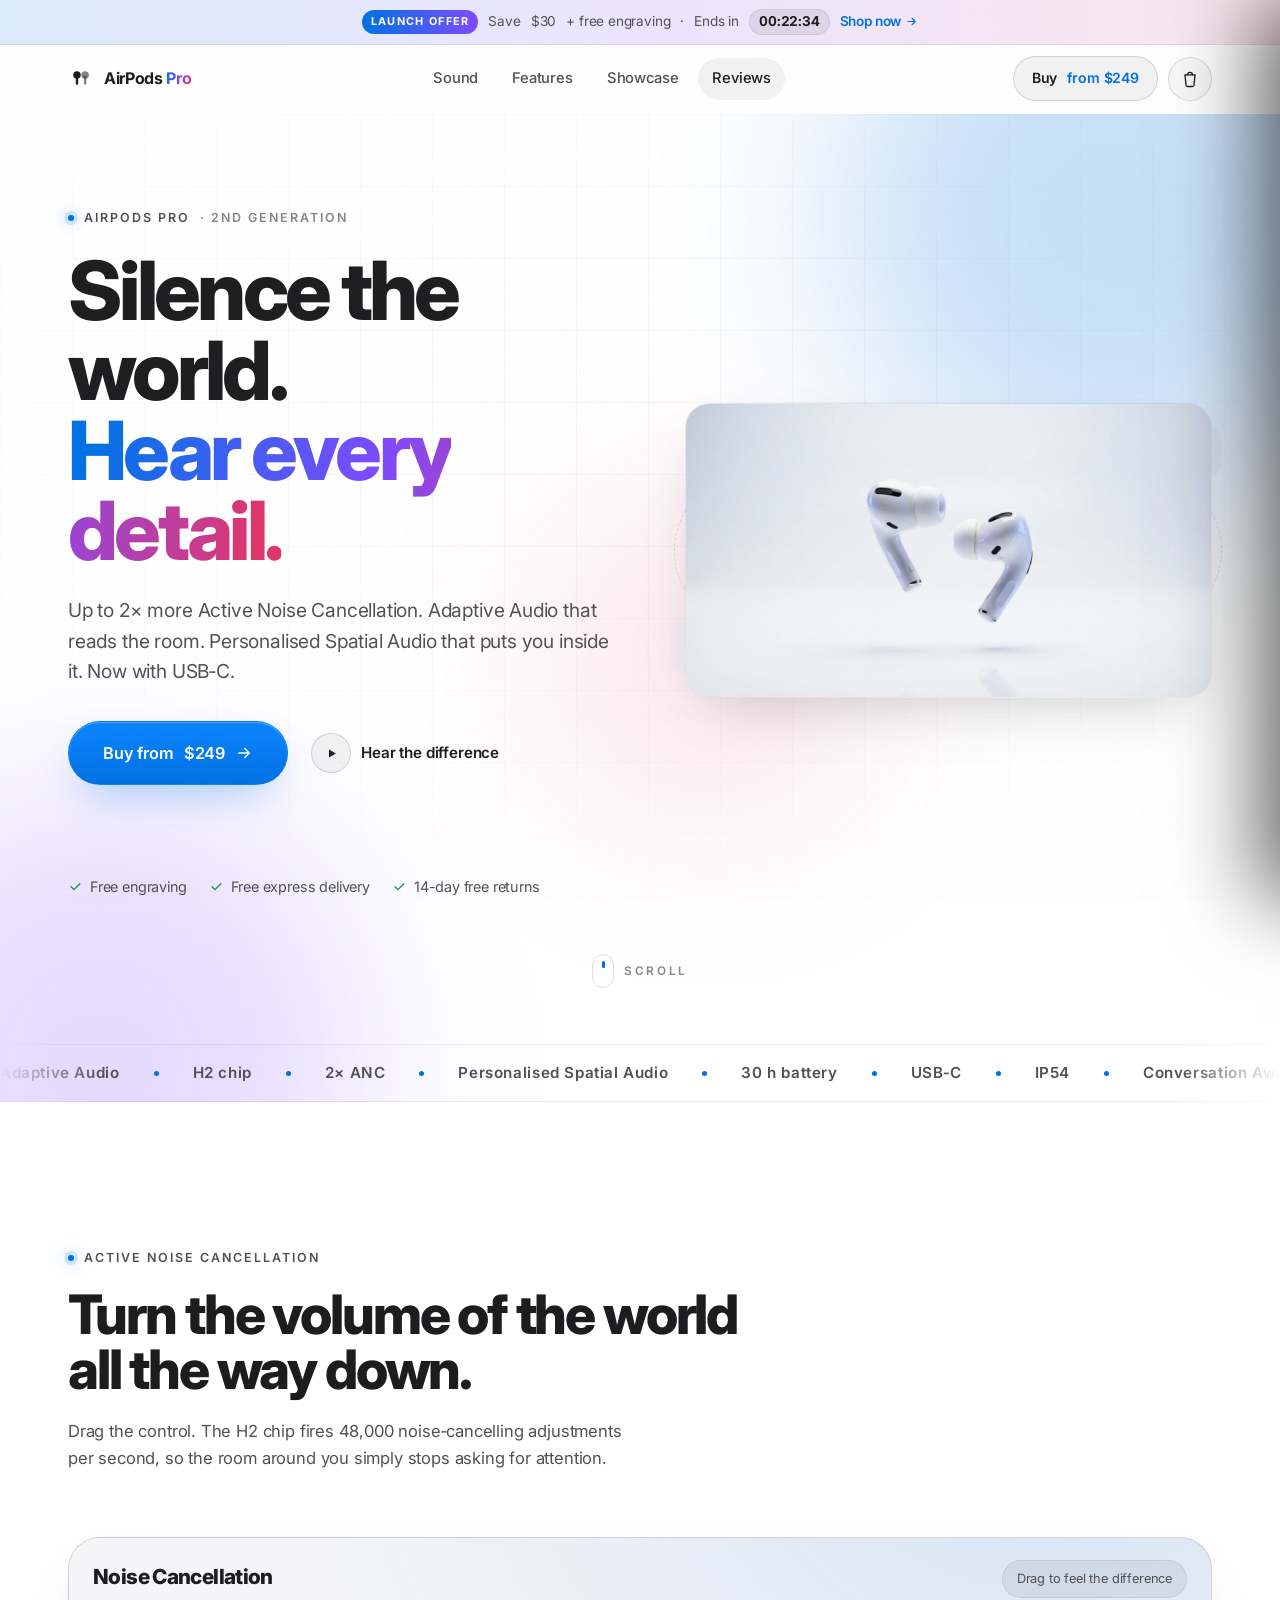
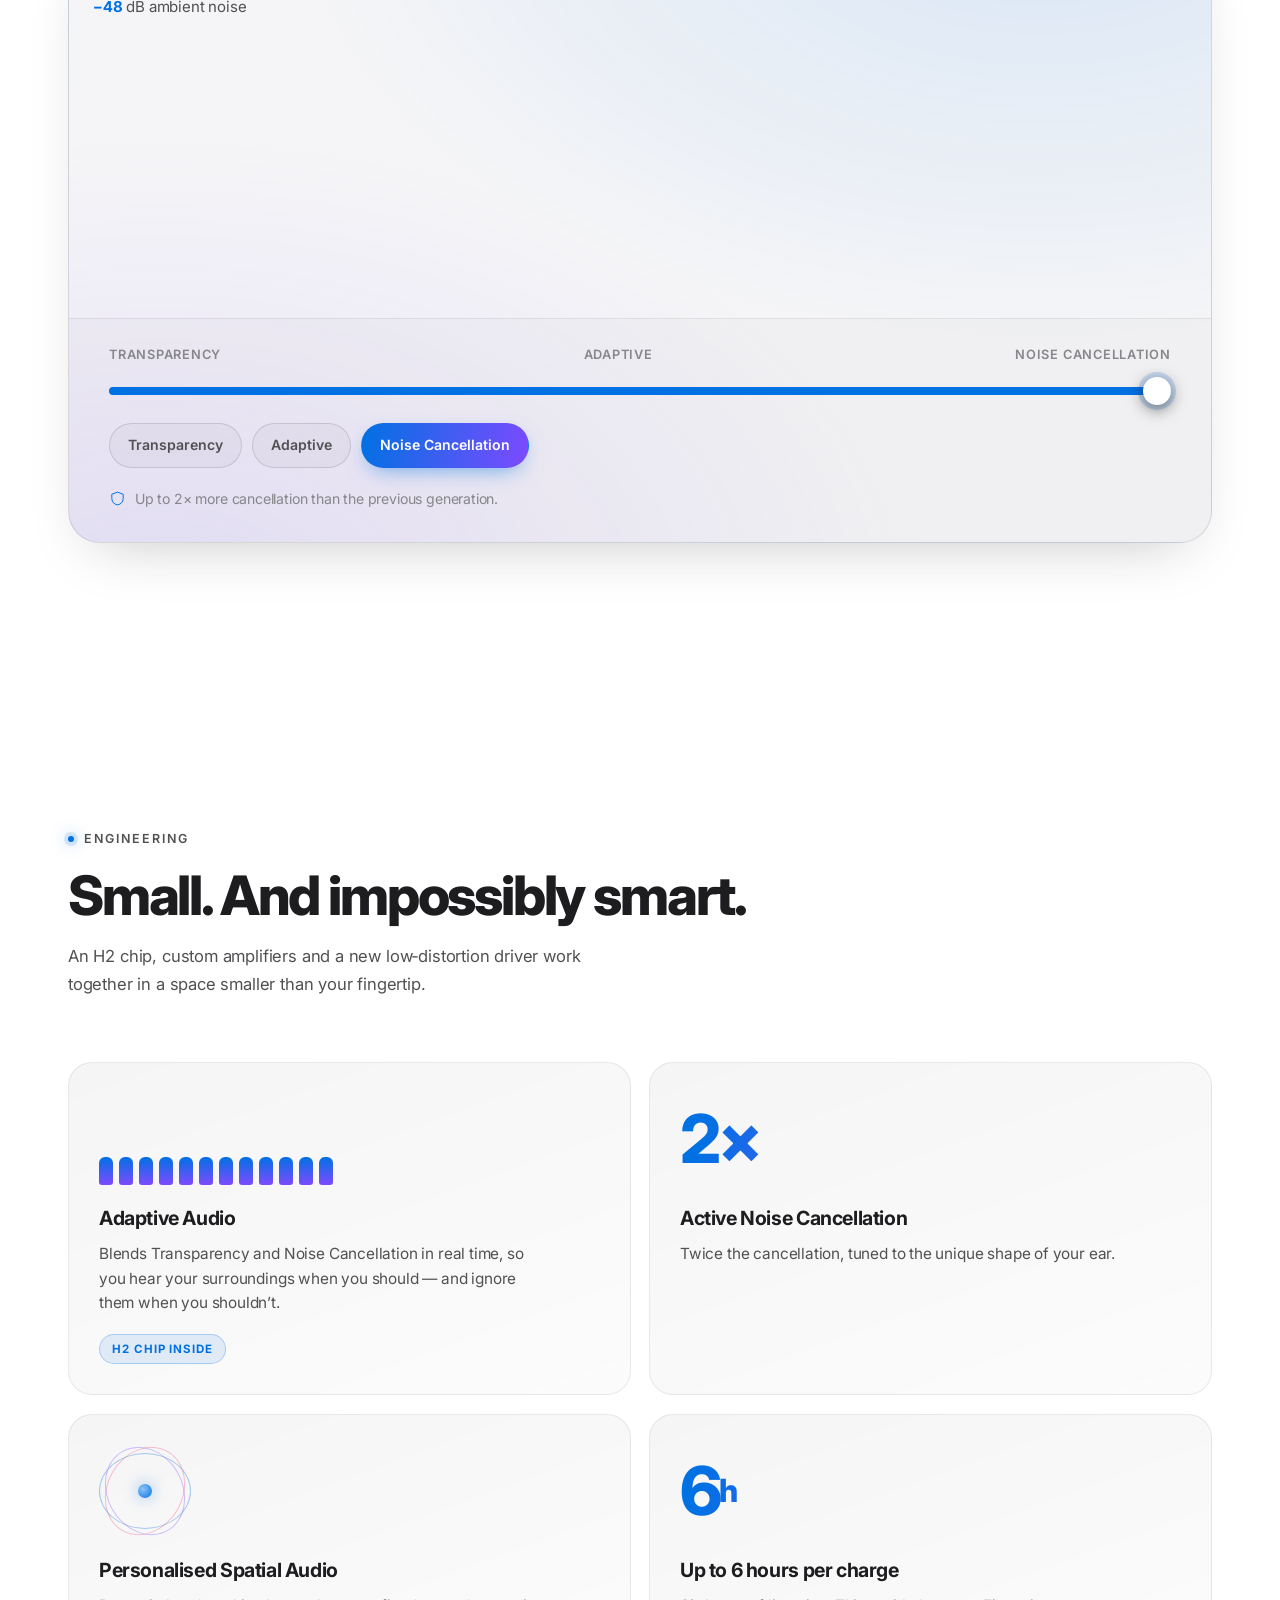
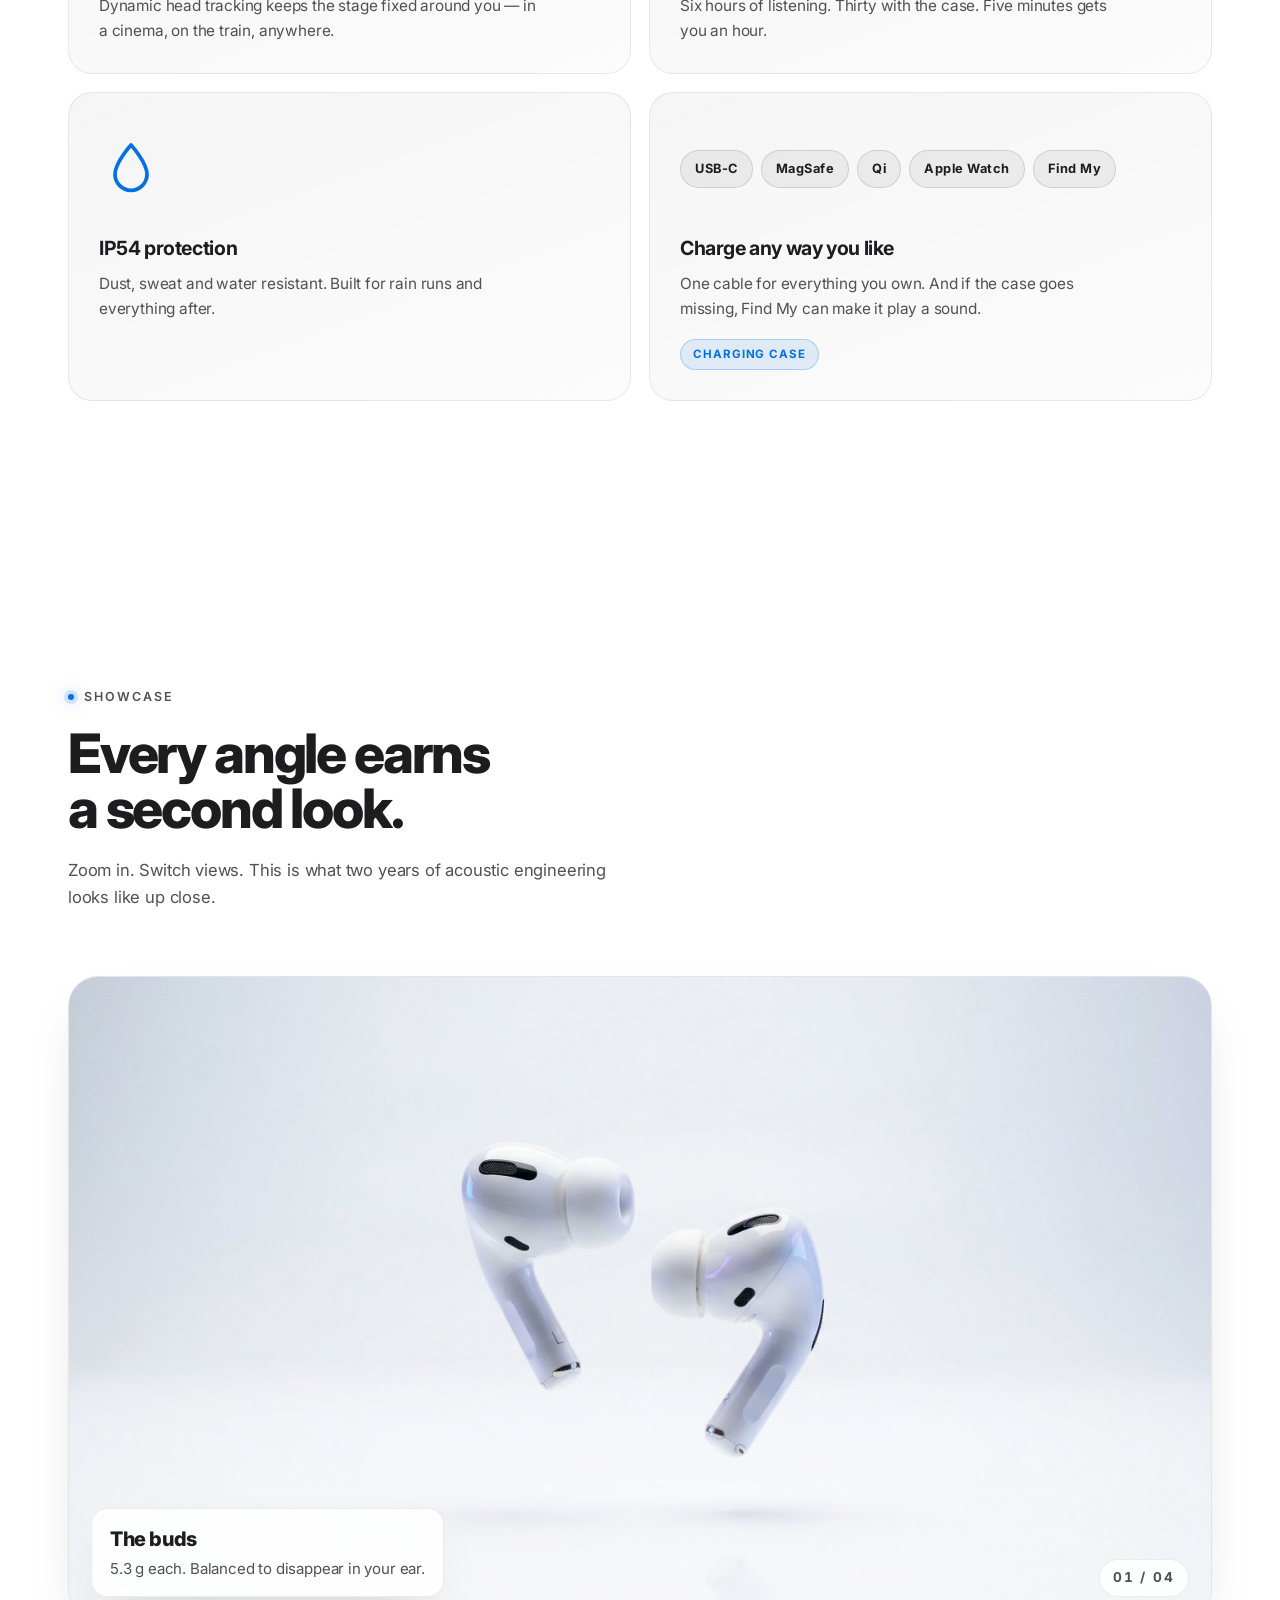
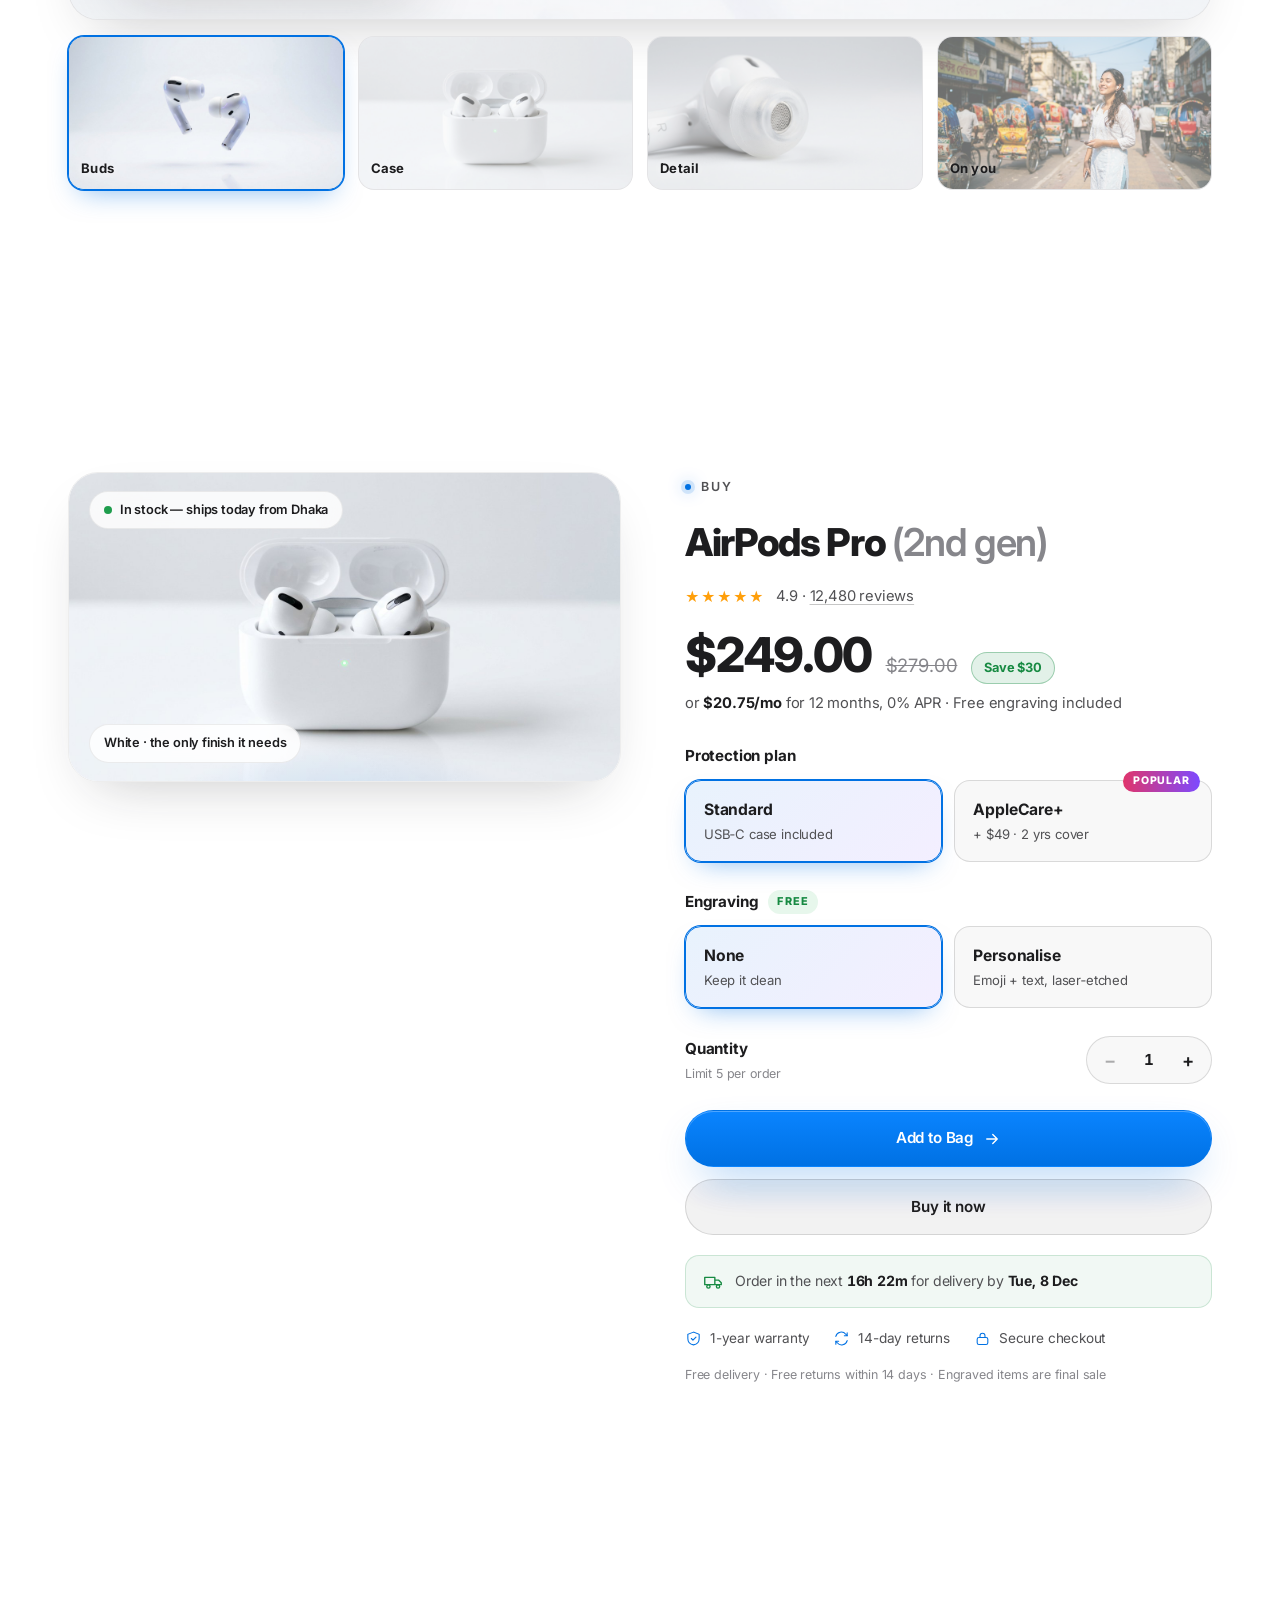
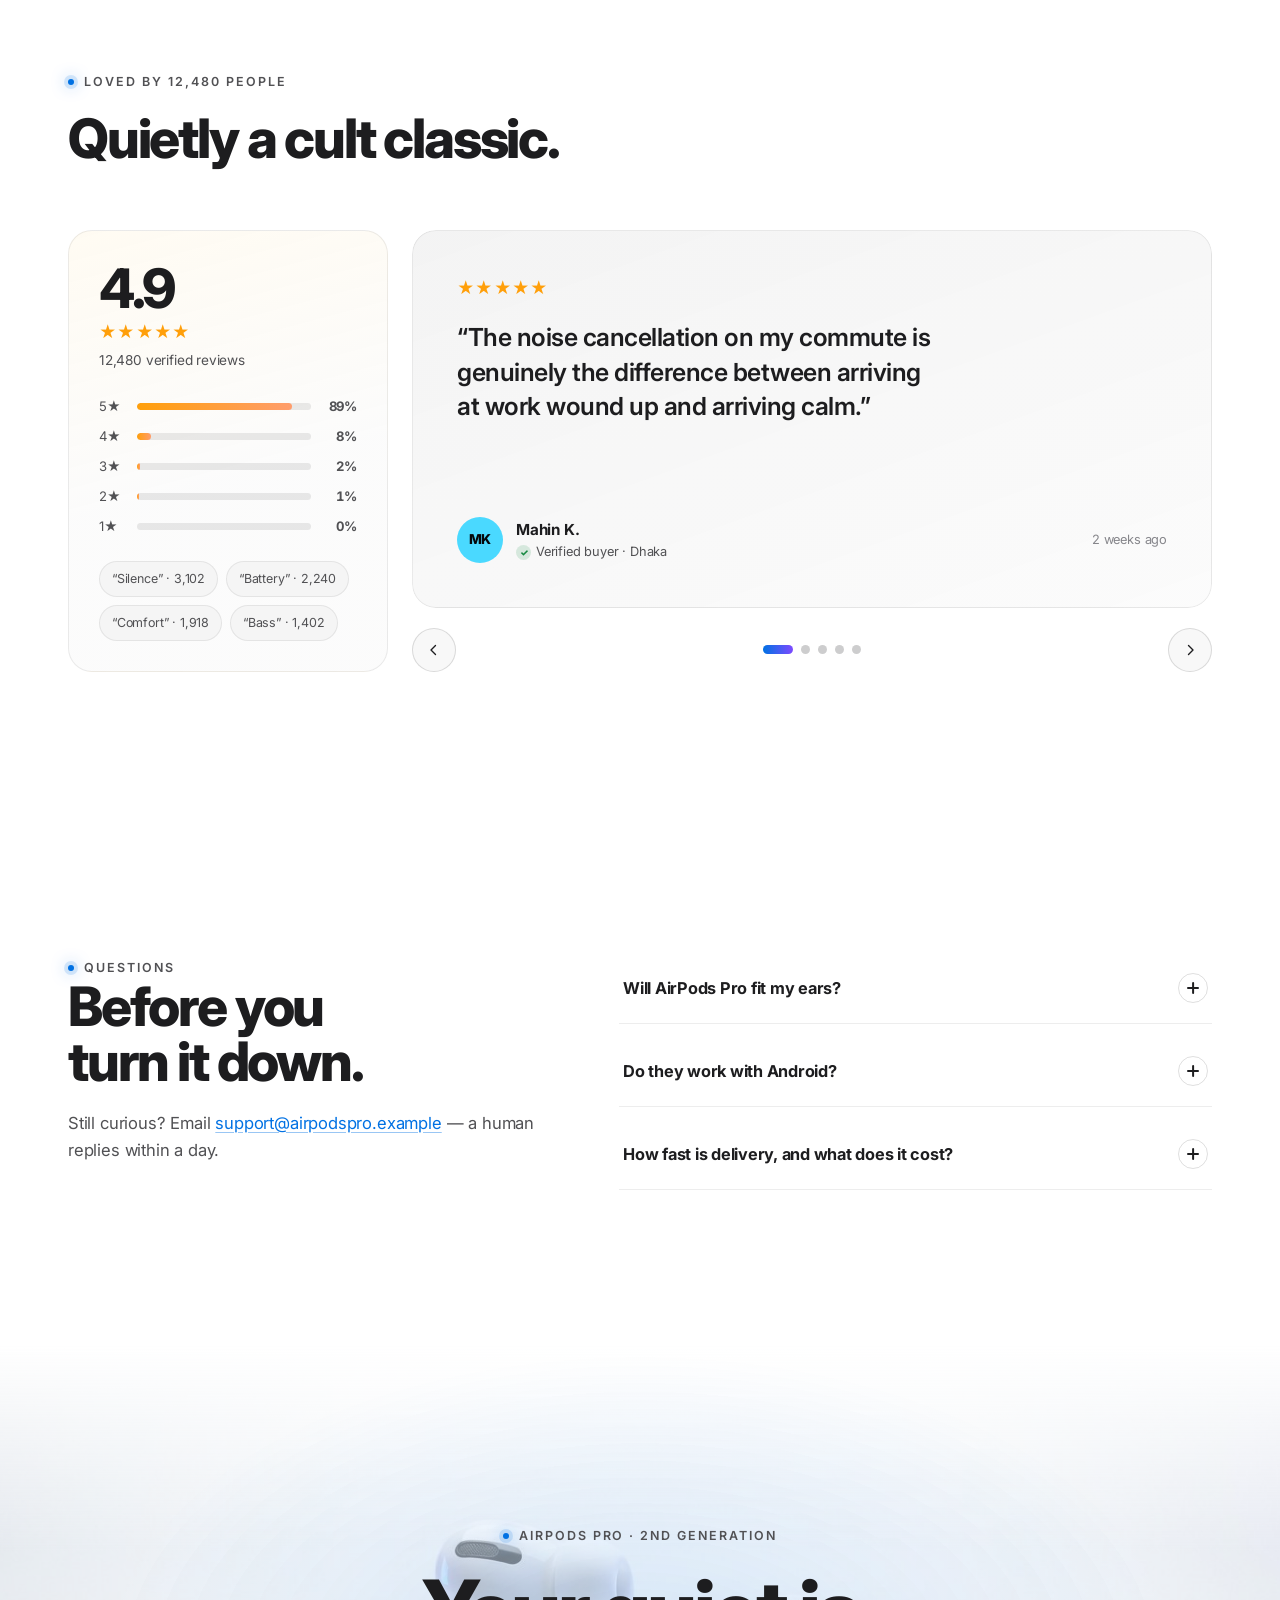
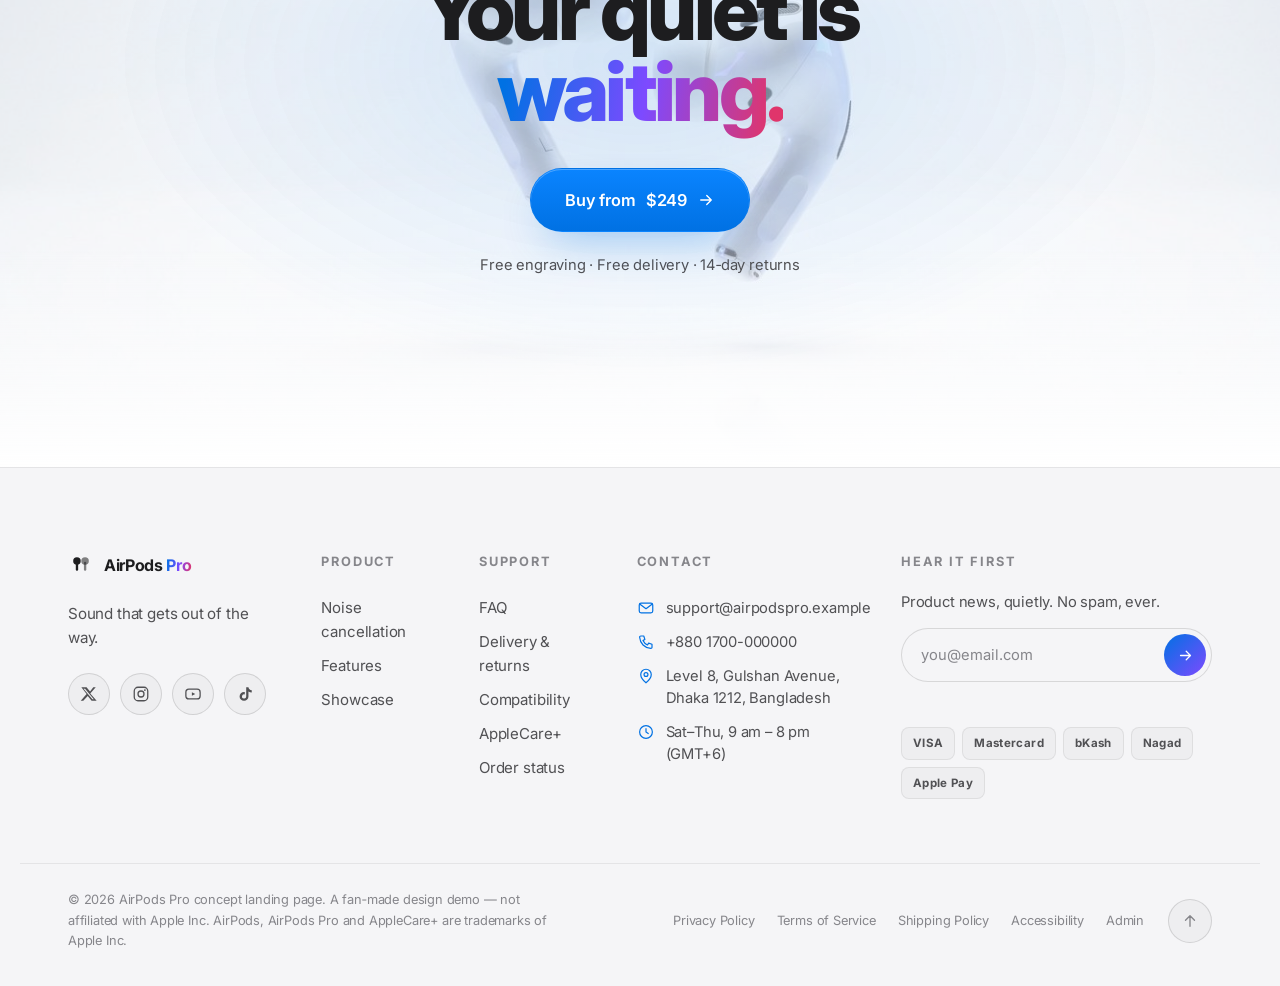
==== commit 89e1aaed: "Trim landing page to standard single-product length Remove 6 sections (press strip, design, lifestyl" ====
--- a/landing/index.html
+++ b/landing/index.html
@@ -55,9 +55,7 @@
       <a href="#sound" class="nav__link">Sound</a>
       <a href="#features" class="nav__link">Features</a>
       <a href="#showcase" class="nav__link">Showcase</a>
-      <a href="#design" class="nav__link">Design</a>
       <a href="#reviews" class="nav__link">Reviews</a>
-      <a href="#specs" class="nav__link">Specs</a>
     </nav>
 
     <div class="nav__actions">
@@ -162,19 +160,6 @@
     </div>
   </section>
 
-  <!-- ================= PRESS ================= -->
-  <section class="press" aria-label="Press coverage">
-    <div class="container press__inner reveal">
-      <p class="press__lead">The verdict is in</p>
-      <ul class="press__list">
-        <li><b>SoundCheck</b><span>“The new gold standard”</span></li>
-        <li><b>TechPulse</b><span>“Class-leading silence”</span></li>
-        <li><b>AudioLab</b><span>“Editor’s Choice 2026”</span></li>
-        <li><b>GearWeekly</b><span>“Nearly impossible to beat”</span></li>
-      </ul>
-    </div>
-  </section>
-
   <!-- ================= ANC DEMO ================= -->
   <section class="sound section" id="sound">
     <div class="container">
@@ -309,134 +294,6 @@
             <img src="assets/img/lifestyle.jpg" alt="" width="320" height="180" loading="lazy" /><span>On you</span>
           </button>
         </div>
-      </div>
-    </div>
-  </section>
-
-  <!-- ================= DESIGN ================= -->
-  <section class="design section" id="design">
-    <div class="container design__grid">
-      <div class="design__media reveal">
-        <div class="design__frame">
-          <img src="assets/img/case.jpg" alt="AirPods Pro 2 charging case open with both earbuds inside" width="1440" height="810" loading="lazy" />
-        </div>
-        <div class="design__float">
-          <span class="design__float-num">0.5 mm</span>
-          <span class="design__float-label">mesh vent, machined for pressure balance</span>
-        </div>
-      </div>
-
-      <div class="design__copy">
-        <p class="eyebrow reveal"><span class="dot"></span> Design</p>
-        <h2 class="h2 reveal" data-delay="1">Sculpted to<br />disappear.</h2>
-        <p class="section__lede reveal" data-delay="2">
-          Every curve exists to keep the seal and release the pressure. So after four hours,
-          you notice the music — not the earbuds.
-        </p>
-
-        <ol class="design__list">
-          <li class="reveal" data-delay="1">
-            <span class="design__num">01</span>
-            <div><h3>Silicone tips, four sizes</h3><p>An inward&#8209;facing nozzle and softer tips sit deeper for a more comfortable acoustic seal.</p></div>
-          </li>
-          <li class="reveal" data-delay="2">
-            <span class="design__num">02</span>
-            <div><h3>Touch, not tap</h3><p>Press the stem to play, pause, skip or switch modes. A tiny click you feel, not hear.</p></div>
-          </li>
-          <li class="reveal" data-delay="3">
-            <span class="design__num">03</span>
-            <div><h3>A lanyard loop</h3><p>Clip the case to your bag and stop digging for it at the bottom of it.</p></div>
-          </li>
-          <li class="reveal" data-delay="4">
-            <span class="design__num">04</span>
-            <div><h3>Speaker on the case</h3><p>Find My can play a sound from the case — and precision finding points the way on iPhone.</p></div>
-          </li>
-        </ol>
-      </div>
-    </div>
-  </section>
-
-  <!-- ================= LIFESTYLE / STATS ================= -->
-  <section class="life" aria-label="AirPods Pro in the real world">
-    <img class="life__img" id="lifeImg" src="assets/img/lifestyle.jpg"
-         alt="Woman listening to music on a neon-lit city street at night" loading="lazy" width="1440" height="810" />
-    <div class="life__scrim" aria-hidden="true"></div>
-    <div class="container life__content">
-      <blockquote class="reveal">
-        <p>“It doesn’t feel like noise reduction. It feels like the city got quieter just for me.”</p>
-        <footer>Ayesha R. — verified buyer, Dhaka</footer>
-      </blockquote>
-      <div class="life__stats reveal" data-delay="1">
-        <div><span class="counter" data-count="4.9" data-decimals="1">0</span><small>★ average rating</small></div>
-        <div><span class="counter" data-count="12" data-suffix="k+">0</span><small>verified reviews</small></div>
-        <div><span class="counter" data-count="98" data-suffix="%">0</span><small>would recommend</small></div>
-      </div>
-    </div>
-  </section>
-
-  <!-- ================= BATTERY ================= -->
-  <section class="battery section" id="battery">
-    <div class="container">
-      <div class="section__head reveal">
-        <p class="eyebrow"><span class="dot"></span> Battery</p>
-        <h2 class="h2">All day. Then some.</h2>
-        <p class="section__lede">Six hours of listening on a single charge — and thirty with the case. In a hurry? Five minutes is worth an hour.</p>
-      </div>
-
-      <div class="battery__grid">
-        <div class="battery__main reveal">
-          <div class="battery__visual" role="img" aria-label="Battery illustration showing 30 hours of total listening">
-            <span class="battery__nub" aria-hidden="true"></span>
-            <div class="battery__fill" id="batteryFill"><span class="battery__bolt">⚡</span></div>
-          </div>
-          <div class="battery__labels">
-            <div><span class="big"><span class="counter" data-count="30">0</span> h</span><small>total with charging case</small></div>
-            <div><span class="big"><span class="counter" data-count="6">0</span> h</span><small>single charge</small></div>
-            <div><span class="big"><span class="counter" data-count="5">0</span> min</span><small>= 1 hour of listening</small></div>
-          </div>
-        </div>
-
-        <ul class="battery__list reveal" data-delay="1">
-          <li>
-            <span class="battery__icon">USB‑C</span>
-            <div><h3>Charge with what you already carry</h3><p>The same cable as your Mac, iPad and iPhone 15.</p></div>
-          </li>
-          <li>
-            <span class="battery__icon">MagSafe</span>
-            <div><h3>Drop it on the pad</h3><p>MagSafe, Qi and Apple Watch chargers all work.</p></div>
-          </li>
-          <li>
-            <span class="battery__icon">Find My</span>
-            <div><h3>Never lose the case again</h3><p>Play a sound or get precision directions on iPhone.</p></div>
-          </li>
-        </ul>
-      </div>
-    </div>
-  </section>
-
-  <!-- ================= COMPARE ================= -->
-  <section class="compare section" id="compare">
-    <div class="container">
-      <div class="section__head reveal">
-        <p class="eyebrow"><span class="dot"></span> Why upgrade</p>
-        <h2 class="h2">Gen 2 vs Gen 1.<br />No contest.</h2>
-      </div>
-
-      <div class="compare__wrap reveal" data-delay="1">
-        <table class="compare__table">
-          <caption class="sr-only">Comparison between AirPods Pro 2nd generation and 1st generation</caption>
-          <thead>
-            <tr><th scope="col"><span class="sr-only">Feature</span></th><th scope="col" class="is-hero">AirPods Pro 2<span>This one</span></th><th scope="col">AirPods Pro 1</th></tr>
-          </thead>
-          <tbody>
-            <tr><th scope="row">Noise cancellation</th><td class="is-hero"><b>2× stronger</b></td><td>Standard</td></tr>
-            <tr><th scope="row">Adaptive Audio</th><td class="is-hero"><span class="tick" aria-label="Yes">✓</span></td><td><span class="cross" aria-label="No">—</span></td></tr>
-            <tr><th scope="row">Listening time</th><td class="is-hero"><b>6 h</b> · 30 h with case</td><td>4.5 h · 24 h with case</td></tr>
-            <tr><th scope="row">Case charging</th><td class="is-hero">USB‑C · MagSafe · Watch</td><td>Lightning · MagSafe</td></tr>
-            <tr><th scope="row">Case speaker + Find My</th><td class="is-hero"><span class="tick" aria-label="Yes">✓</span></td><td><span class="cross" aria-label="No">—</span></td></tr>
-            <tr><th scope="row">Dust resistance</th><td class="is-hero"><b>IP54</b></td><td>IPX4</td></tr>
-          </tbody>
-        </table>
       </div>
     </div>
   </section>
@@ -531,78 +388,6 @@
         </ul>
 
         <p class="buy__fineprint">Free delivery · Free returns within 14 days · Engraved items are final sale</p>
-      </div>
-    </div>
-  </section>
-
-  <!-- ================= SPECS ================= -->
-  <section class="specs section" id="specs">
-    <div class="container specs__grid">
-      <div class="specs__intro reveal">
-        <p class="eyebrow"><span class="dot"></span> Tech specs</p>
-        <h2 class="h2">The details,<br />in detail.</h2>
-        <p class="section__lede">Everything that makes the quiet possible.</p>
-        <img class="specs__img" src="assets/img/detail.jpg" alt="Macro detail of a single AirPods Pro 2 earbud" width="1440" height="810" loading="lazy" />
-      </div>
-
-      <div class="accordion reveal" data-delay="1">
-        <div class="acc">
-          <button class="acc__btn" type="button" aria-expanded="true" aria-controls="acc1" id="acc1-btn">
-            <span>Audio</span><span class="acc__icon" aria-hidden="true"></span>
-          </button>
-          <div class="acc__panel" id="acc1" role="region" aria-labelledby="acc1-btn">
-            <dl class="specs__list">
-              <div><dt>Chip</dt><dd>Apple H2</dd></div>
-              <div><dt>Noise control</dt><dd>Active Noise Cancellation, Transparency, Adaptive Audio</dd></div>
-              <div><dt>Spatial audio</dt><dd>Personalised Spatial Audio with dynamic head tracking</dd></div>
-              <div><dt>Driver</dt><dd>Custom high&#8209;excursion Apple driver, custom amplifier</dd></div>
-              <div><dt>Microphones</dt><dd>Three per earbud, voice isolation, acoustic mesh</dd></div>
-            </dl>
-          </div>
-        </div>
-
-        <div class="acc">
-          <button class="acc__btn" type="button" aria-expanded="false" aria-controls="acc2" id="acc2-btn">
-            <span>Battery &amp; power</span><span class="acc__icon" aria-hidden="true"></span>
-          </button>
-          <div class="acc__panel" id="acc2" role="region" aria-labelledby="acc2-btn">
-            <dl class="specs__list">
-              <div><dt>Listening time</dt><dd>Up to 6 hours (ANC on), up to 30 hours with case</dd></div>
-              <div><dt>Fast charge</dt><dd>5 minutes for up to 1 hour of listening</dd></div>
-              <div><dt>Case charging</dt><dd>USB‑C, MagSafe, Qi, Apple Watch charger</dd></div>
-              <div><dt>Case battery</dt><dd>Built‑in rechargeable lithium‑ion</dd></div>
-            </dl>
-          </div>
-        </div>
-
-        <div class="acc">
-          <button class="acc__btn" type="button" aria-expanded="false" aria-controls="acc3" id="acc3-btn">
-            <span>Fit &amp; durability</span><span class="acc__icon" aria-hidden="true"></span>
-          </button>
-          <div class="acc__panel" id="acc3" role="region" aria-labelledby="acc3-btn">
-            <dl class="specs__list">
-              <div><dt>Ear tips</dt><dd>Four sizes — XS, S, M, L</dd></div>
-              <div><dt>Resistance</dt><dd>Earbuds and case: IP54 (dust, sweat and water)</dd></div>
-              <div><dt>Controls</dt><dd>Force sensor on stem, touch control on case</dd></div>
-              <div><dt>Weight</dt><dd>5.3 g per earbud · 50.8 g case</dd></div>
-              <div><dt>In the box</dt><dd>AirPods Pro, charging case, ear tips, USB‑C cable</dd></div>
-            </dl>
-          </div>
-        </div>
-
-        <div class="acc">
-          <button class="acc__btn" type="button" aria-expanded="false" aria-controls="acc4" id="acc4-btn">
-            <span>Compatibility</span><span class="acc__icon" aria-hidden="true"></span>
-          </button>
-          <div class="acc__panel" id="acc4" role="region" aria-labelledby="acc4-btn">
-            <dl class="specs__list">
-              <div><dt>iPhone</dt><dd>iPhone 11 or later with the latest iOS</dd></div>
-              <div><dt>iPad &amp; Mac</dt><dd>Any model with the latest iPadOS or macOS</dd></div>
-              <div><dt>Apple Watch</dt><dd>Series 4 or later with the latest watchOS</dd></div>
-              <div><dt>Android</dt><dd>Bluetooth‑enabled devices (limited features)</dd></div>
-            </dl>
-          </div>
-        </div>
       </div>
     </div>
   </section>
@@ -694,27 +479,11 @@
           </div>
         </div>
         <div class="acc">
-          <button class="acc__btn" type="button" aria-expanded="false" aria-controls="faq2" id="faq2-btn">
-            <span>How is this different from the first generation?</span><span class="acc__icon" aria-hidden="true"></span>
-          </button>
-          <div class="acc__panel" id="faq2" role="region" aria-labelledby="faq2-btn">
-            <p>The H2 chip doubles Active Noise Cancellation, adds Adaptive Audio and louder Transparency, improves sound across the range, and brings a USB‑C case with a speaker, lanyard loop and precision finding.</p>
-          </div>
-        </div>
-        <div class="acc">
           <button class="acc__btn" type="button" aria-expanded="false" aria-controls="faq3" id="faq3-btn">
             <span>Do they work with Android?</span><span class="acc__icon" aria-hidden="true"></span>
           </button>
           <div class="acc__panel" id="faq3" role="region" aria-labelledby="faq3-btn">
             <p>Yes — they pair over Bluetooth as standard headphones, with playback and noise control working from the stems. Spatial Audio, automatic switching and Find My need an Apple device.</p>
-          </div>
-        </div>
-        <div class="acc">
-          <button class="acc__btn" type="button" aria-expanded="false" aria-controls="faq4" id="faq4-btn">
-            <span>What does engraving cost?</span><span class="acc__icon" aria-hidden="true"></span>
-          </button>
-          <div class="acc__panel" id="faq4" role="region" aria-labelledby="faq4-btn">
-            <p>Nothing. Add up to 14 characters — text, numbers or emoji — and it’s laser‑etched onto the case for free. Engraved orders can’t be returned unless faulty.</p>
           </div>
         </div>
         <div class="acc">
@@ -723,14 +492,6 @@
           </button>
           <div class="acc__panel" id="faq5" role="region" aria-labelledby="faq5-btn">
             <p>Delivery is free on every order. Orders placed before 4&nbsp;pm ship the same day from Dhaka and arrive in 1–2 business days nationwide.</p>
-          </div>
-        </div>
-        <div class="acc">
-          <button class="acc__btn" type="button" aria-expanded="false" aria-controls="faq6" id="faq6-btn">
-            <span>What if I lose a single earbud?</span><span class="acc__icon" aria-hidden="true"></span>
-          </button>
-          <div class="acc__panel" id="faq6" role="region" aria-labelledby="faq6-btn">
-            <p>First, try Find My — it can play a sound from each earbud. If one is truly gone, replacement single earbuds are available and pair with your existing case in seconds.</p>
           </div>
         </div>
       </div>
@@ -788,16 +549,13 @@
       <a href="#sound">Noise cancellation</a>
       <a href="#features">Features</a>
       <a href="#showcase">Showcase</a>
-      <a href="#design">Design</a>
-      <a href="#specs">Tech specs</a>
-      <a href="#compare">Compare</a>
     </nav>
 
     <nav class="footer__col" aria-label="Support">
       <h3>Support</h3>
       <a href="#faq">FAQ</a>
       <a href="#buy">Delivery &amp; returns</a>
-      <a href="#specs">Compatibility</a>
+      <a href="#faq">Compatibility</a>
       <a href="#buy">AppleCare+</a>
       <a href="checkout.html">Order status</a>
     </nav>
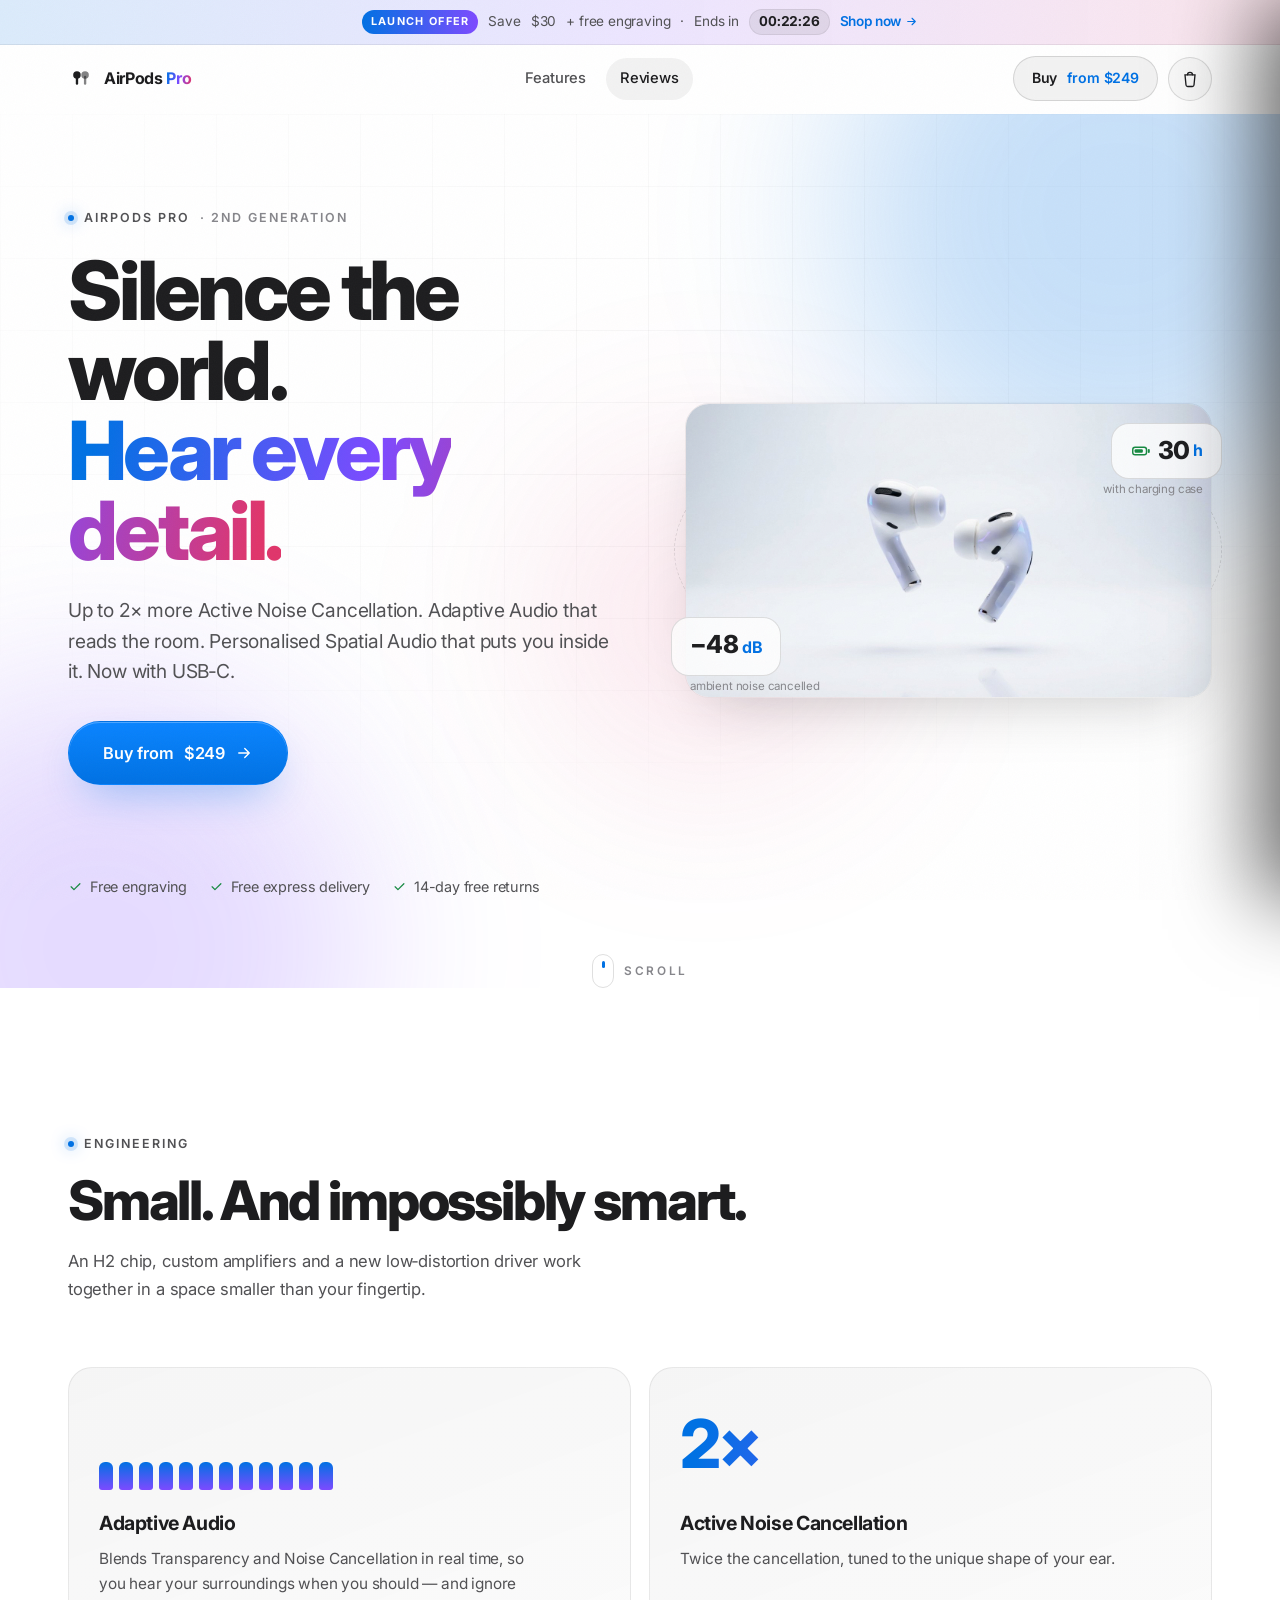
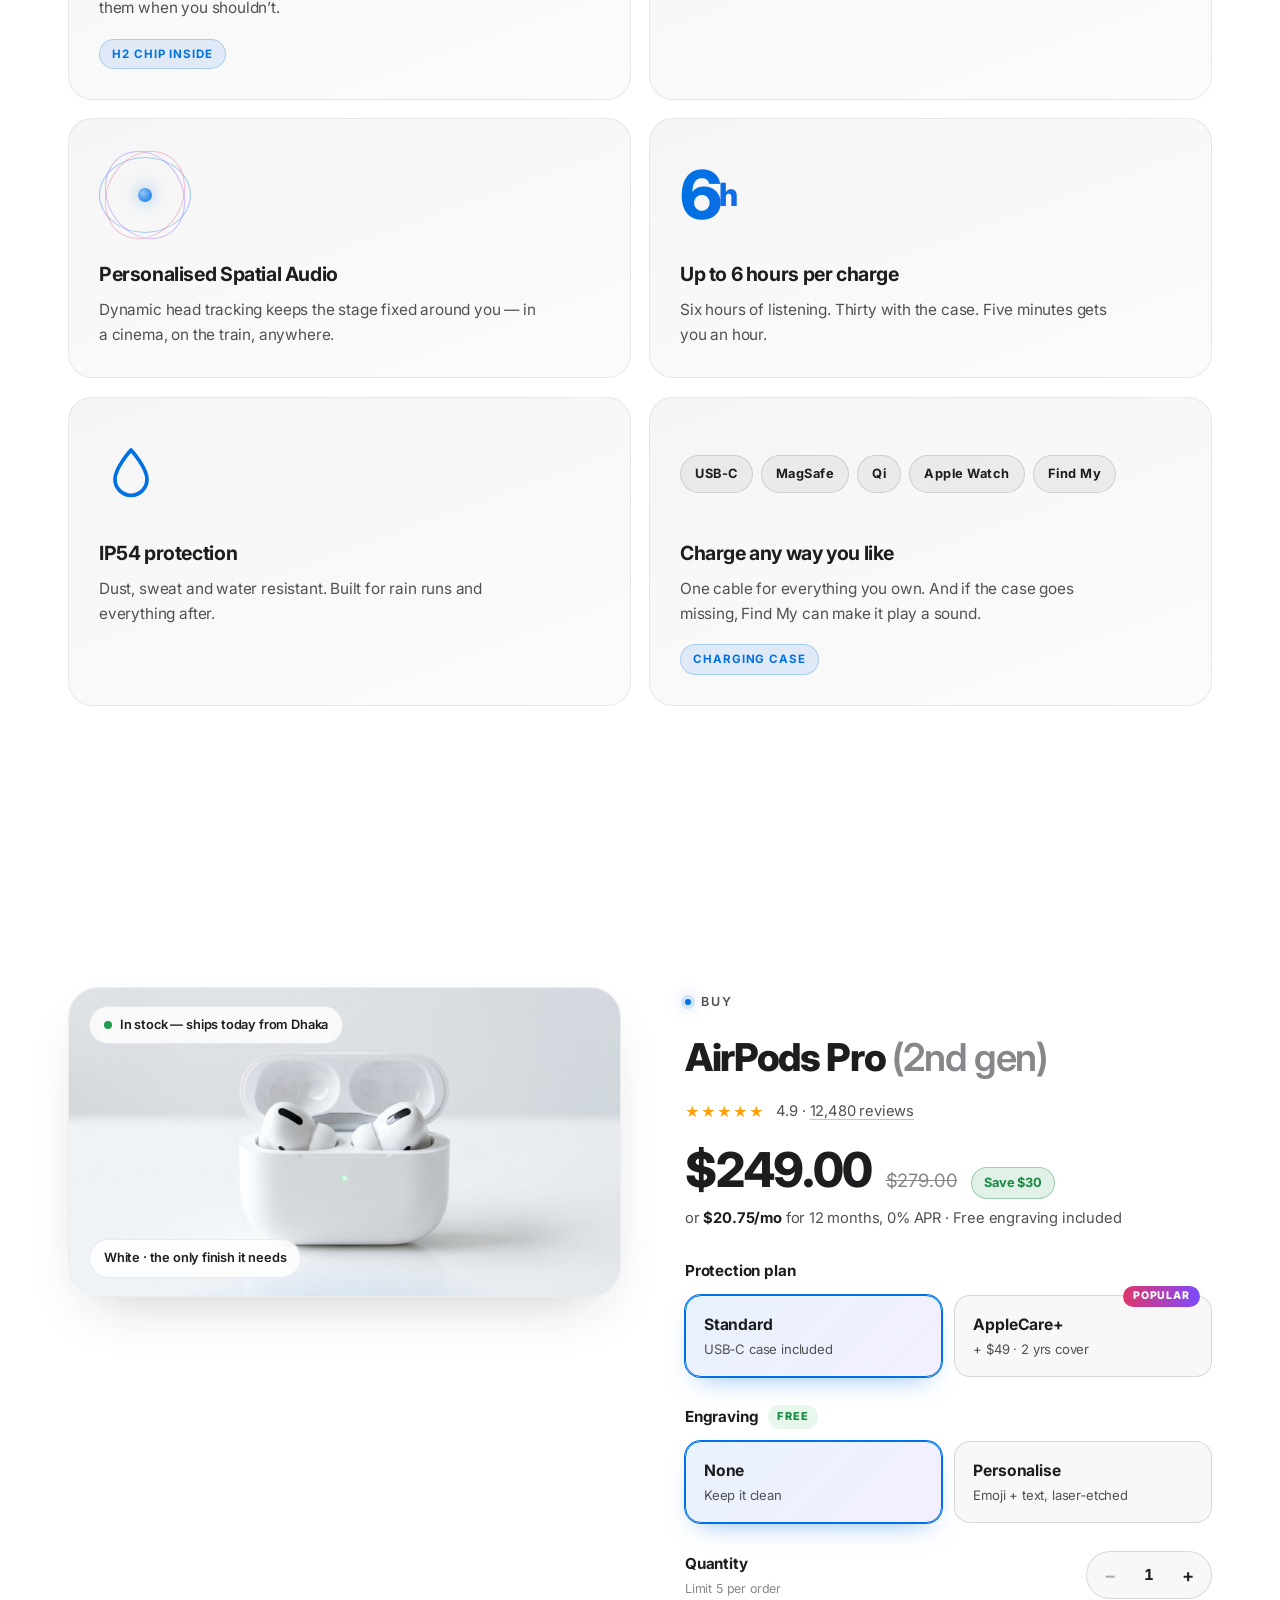
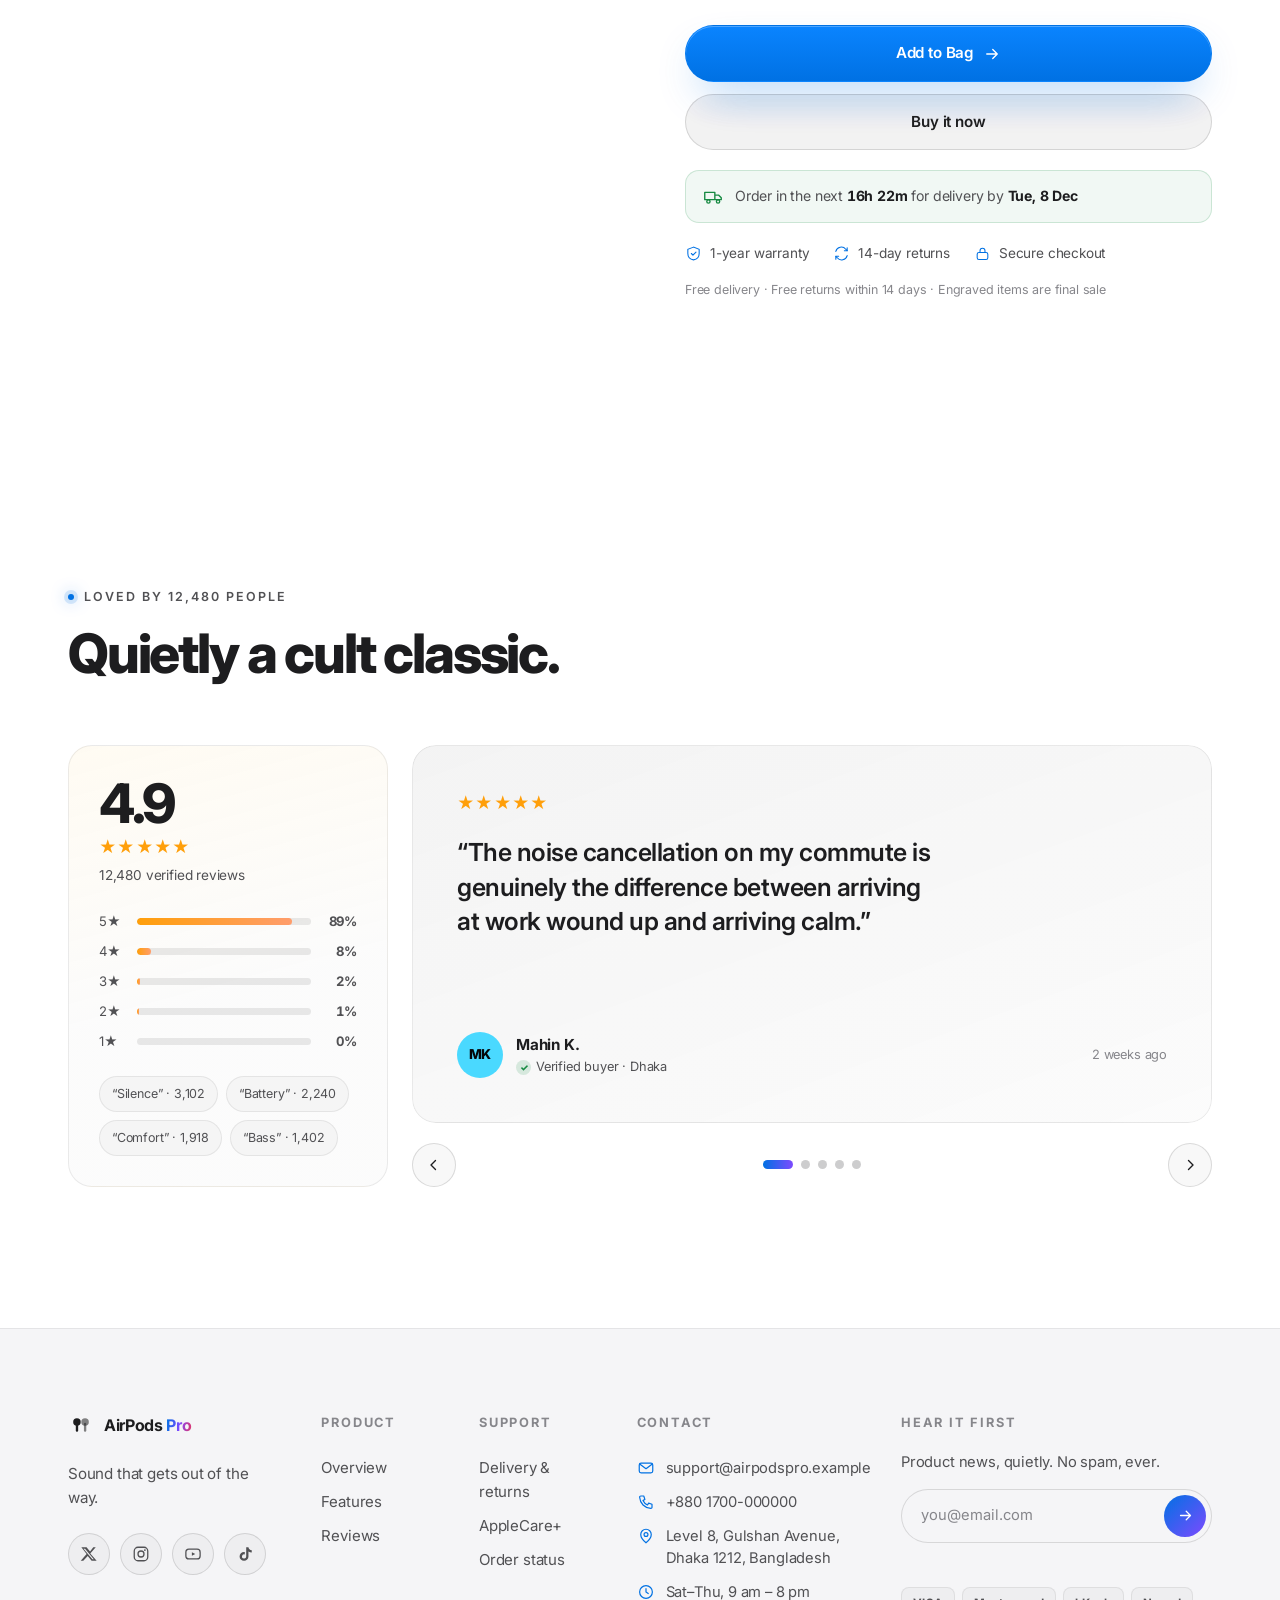
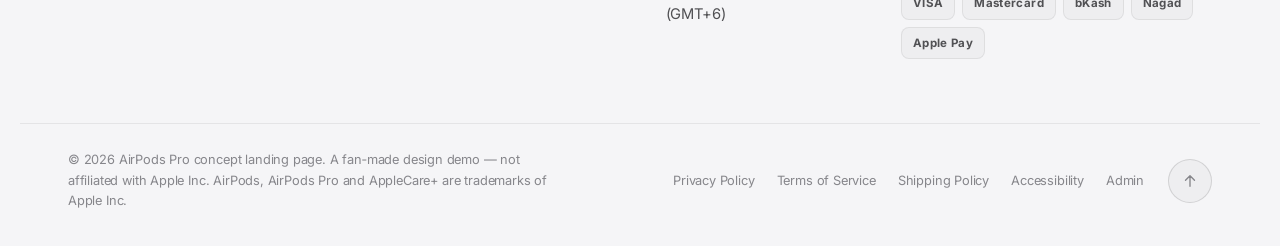
==== commit 41e36794: "Trim landing page further to core single-product flow Remove ANC demo, showcase gallery, FAQ and clo" ====
--- a/landing/index.html
+++ b/landing/index.html
@@ -52,9 +52,7 @@
     </a>
 
     <nav class="nav__links" id="navLinks" aria-label="Primary">
-      <a href="#sound" class="nav__link">Sound</a>
       <a href="#features" class="nav__link">Features</a>
-      <a href="#showcase" class="nav__link">Showcase</a>
       <a href="#reviews" class="nav__link">Reviews</a>
     </nav>
 
@@ -102,12 +100,6 @@
             Buy from <span class="js-from-price">$249</span>
             <svg viewBox="0 0 24 24" aria-hidden="true"><path d="M5 12h13m-5-6 6 6-6 6" fill="none" stroke="currentColor" stroke-width="1.8" stroke-linecap="round" stroke-linejoin="round"/></svg>
           </a>
-          <a class="btn btn--link" href="#sound">
-            <span class="play">
-              <svg viewBox="0 0 24 24" aria-hidden="true"><path d="M8 5.5v13l11-6.5-11-6.5Z" fill="currentColor"/></svg>
-            </span>
-            Hear the difference
-          </a>
         </div>
 
         <div class="hero__proof reveal" data-delay="4">
@@ -144,62 +136,10 @@
       </div>
     </div>
 
-    <a class="hero__scroll" href="#sound" aria-label="Scroll to explore">
+    <a class="hero__scroll" href="#features" aria-label="Scroll to explore">
       <span class="hero__scroll-wheel" aria-hidden="true"></span> Scroll
     </a>
 
-    <div class="ticker" aria-hidden="true">
-      <div class="ticker__track">
-        <span>Adaptive Audio</span><i></i><span>H2 chip</span><i></i><span>2× ANC</span><i></i>
-        <span>Personalised Spatial Audio</span><i></i><span>30 h battery</span><i></i><span>USB‑C</span><i></i>
-        <span>IP54</span><i></i><span>Conversation Awareness</span><i></i>
-        <span>Adaptive Audio</span><i></i><span>H2 chip</span><i></i><span>2× ANC</span><i></i>
-        <span>Personalised Spatial Audio</span><i></i><span>30 h battery</span><i></i><span>USB‑C</span><i></i>
-        <span>IP54</span><i></i><span>Conversation Awareness</span><i></i>
-      </div>
-    </div>
-  </section>
-
-  <!-- ================= ANC DEMO ================= -->
-  <section class="sound section" id="sound">
-    <div class="container">
-      <div class="section__head reveal">
-        <p class="eyebrow"><span class="dot"></span> Active Noise Cancellation</p>
-        <h2 class="h2">Turn the volume of the world<br />all the way down.</h2>
-        <p class="section__lede">
-          Drag the control. The H2 chip fires 48,000 noise&#8209;cancelling adjustments per second,
-          so the room around you simply stops asking for attention.
-        </p>
-      </div>
-
-      <div class="anc reveal" data-delay="1">
-        <div class="anc__stage">
-          <canvas id="ancCanvas" aria-hidden="true"></canvas>
-          <div class="anc__readout">
-            <span class="anc__mode" id="ancMode">Noise Cancellation</span>
-            <span class="anc__db"><b id="ancDb">−48</b> dB ambient noise</span>
-          </div>
-          <div class="anc__tip" id="ancTip">Drag to feel the difference</div>
-        </div>
-
-        <div class="anc__controls">
-          <div class="anc__scale" aria-hidden="true">
-            <span>Transparency</span><span>Adaptive</span><span>Noise Cancellation</span>
-          </div>
-          <input class="range" id="ancRange" type="range" min="0" max="100" value="100"
-                 aria-label="Noise cancellation level" aria-valuetext="Noise Cancellation, minus 48 decibels" />
-          <div class="anc__chips" role="group" aria-label="Quick modes">
-            <button type="button" class="chip" data-anc="0">Transparency</button>
-            <button type="button" class="chip" data-anc="50">Adaptive</button>
-            <button type="button" class="chip is-active" data-anc="100">Noise Cancellation</button>
-          </div>
-          <p class="anc__note">
-            <svg viewBox="0 0 24 24" aria-hidden="true"><path d="M12 3 4 6v6c0 5 3.4 8.3 8 9 4.6-.7 8-4 8-9V6l-8-3Z" fill="none" stroke="currentColor" stroke-width="1.4"/></svg>
-            Up to 2× more cancellation than the previous generation.
-          </p>
-        </div>
-      </div>
-    </div>
   </section>
 
   <!-- ================= FEATURES (BENTO) ================= -->
@@ -255,45 +195,6 @@
           <p>One cable for everything you own. And if the case goes missing, Find&nbsp;My can make it play a sound.</p>
           <span class="bcard__tag">Charging case</span>
         </article>
-      </div>
-    </div>
-  </section>
-
-  <!-- ================= SHOWCASE / GALLERY ================= -->
-  <section class="showcase section" id="showcase">
-    <div class="container">
-      <div class="section__head reveal">
-        <p class="eyebrow"><span class="dot"></span> Showcase</p>
-        <h2 class="h2">Every angle earns<br />a second look.</h2>
-        <p class="section__lede">Zoom in. Switch views. This is what two years of acoustic engineering looks like up close.</p>
-      </div>
-
-      <div class="gallery reveal" data-delay="1">
-        <div class="gallery__stage" id="galleryStage">
-          <img data-gallery-img="buds" class="is-active" src="assets/img/hero-buds.jpg" alt="AirPods Pro 2 earbuds floating in a dark studio" width="1440" height="810" />
-          <img data-gallery-img="case" src="assets/img/case.jpg" alt="AirPods Pro 2 charging case open with both earbuds inside" width="1440" height="810" loading="lazy" />
-          <img data-gallery-img="detail" src="assets/img/detail.jpg" alt="Macro close-up of a single AirPods Pro 2 earbud showing the silicone tip and acoustic mesh" width="1440" height="810" loading="lazy" />
-          <img data-gallery-img="life" src="assets/img/lifestyle.jpg" alt="Woman listening to music on a neon-lit city street at night" width="1440" height="810" loading="lazy" />
-          <div class="gallery__caption" id="galleryCaption" role="status">
-            <b>The buds</b><span>5.3 g each. Balanced to disappear in your ear.</span>
-          </div>
-          <span class="gallery__count" id="galleryCount" aria-hidden="true">01 / 04</span>
-        </div>
-
-        <div class="gallery__thumbs" role="tablist" aria-label="Product views">
-          <button type="button" class="gthumb is-active" role="tab" aria-selected="true" data-gallery-tab="buds" data-title="The buds" data-text="5.3 g each. Balanced to disappear in your ear.">
-            <img src="assets/img/hero-buds.jpg" alt="" width="320" height="180" loading="lazy" /><span>Buds</span>
-          </button>
-          <button type="button" class="gthumb" role="tab" aria-selected="false" data-gallery-tab="case" data-title="The case" data-text="USB‑C, MagSafe and a speaker that calls out when it’s lost.">
-            <img src="assets/img/case.jpg" alt="" width="320" height="180" loading="lazy" /><span>Case</span>
-          </button>
-          <button type="button" class="gthumb" role="tab" aria-selected="false" data-gallery-tab="detail" data-title="The detail" data-text="A 0.5 mm machined mesh vent keeps pressure perfectly balanced.">
-            <img src="assets/img/detail.jpg" alt="" width="320" height="180" loading="lazy" /><span>Detail</span>
-          </button>
-          <button type="button" class="gthumb" role="tab" aria-selected="false" data-gallery-tab="life" data-title="In the wild" data-text="The city at full volume. You, at exactly the volume you choose.">
-            <img src="assets/img/lifestyle.jpg" alt="" width="320" height="180" loading="lazy" /><span>On you</span>
-          </button>
-        </div>
       </div>
     </div>
   </section>
@@ -460,60 +361,6 @@
     </div>
   </section>
 
-  <!-- ================= FAQ ================= -->
-  <section class="faq section" id="faq">
-    <div class="container faq__grid">
-      <div class="faq__intro reveal">
-        <p class="eyebrow"><span class="dot"></span> Questions</p>
-        <h2 class="h2">Before you<br />turn it down.</h2>
-        <p class="section__lede">Still curious? Email <a class="text-link" href="mailto:support@airpodspro.example">support@airpodspro.example</a> — a human replies within a day.</p>
-      </div>
-
-      <div class="accordion accordion--plain reveal" data-delay="1">
-        <div class="acc">
-          <button class="acc__btn" type="button" aria-expanded="false" aria-controls="faq1" id="faq1-btn">
-            <span>Will AirPods Pro fit my ears?</span><span class="acc__icon" aria-hidden="true"></span>
-          </button>
-          <div class="acc__panel" id="faq1" role="region" aria-labelledby="faq1-btn">
-            <p>Four sizes of silicone tips are in the box, and the Ear Tip Fit Test in Settings tells you which gives the best seal. The inward&#8209;facing nozzle sits deeper while keeping pressure low.</p>
-          </div>
-        </div>
-        <div class="acc">
-          <button class="acc__btn" type="button" aria-expanded="false" aria-controls="faq3" id="faq3-btn">
-            <span>Do they work with Android?</span><span class="acc__icon" aria-hidden="true"></span>
-          </button>
-          <div class="acc__panel" id="faq3" role="region" aria-labelledby="faq3-btn">
-            <p>Yes — they pair over Bluetooth as standard headphones, with playback and noise control working from the stems. Spatial Audio, automatic switching and Find My need an Apple device.</p>
-          </div>
-        </div>
-        <div class="acc">
-          <button class="acc__btn" type="button" aria-expanded="false" aria-controls="faq5" id="faq5-btn">
-            <span>How fast is delivery, and what does it cost?</span><span class="acc__icon" aria-hidden="true"></span>
-          </button>
-          <div class="acc__panel" id="faq5" role="region" aria-labelledby="faq5-btn">
-            <p>Delivery is free on every order. Orders placed before 4&nbsp;pm ship the same day from Dhaka and arrive in 1–2 business days nationwide.</p>
-          </div>
-        </div>
-      </div>
-    </div>
-  </section>
-
-  <!-- ================= CLOSING CTA ================= -->
-  <section class="closing">
-    <div class="closing__glow" aria-hidden="true"></div>
-    <img class="closing__img" src="assets/img/hero-buds.jpg" alt="" aria-hidden="true" loading="lazy" width="1440" height="810" />
-    <div class="container closing__inner reveal">
-      <p class="eyebrow"><span class="dot"></span> AirPods Pro · 2nd generation</p>
-      <h2 class="closing__title">Your quiet is<br /><span class="grad">waiting.</span></h2>
-      <a class="btn btn--primary btn--lg magnetic" href="#buy">
-        Buy from <span class="js-from-price">$249</span>
-        <svg viewBox="0 0 24 24" aria-hidden="true"><path d="M5 12h13m-5-6 6 6-6 6" fill="none" stroke="currentColor" stroke-width="1.8" stroke-linecap="round" stroke-linejoin="round"/></svg>
-      </a>
-      <p class="closing__note">Free engraving · Free delivery · 14‑day returns</p>
-    </div>
-  </section>
-</main>
-
 <!-- ================= FOOTER ================= -->
 <footer class="footer">
   <div class="container footer__grid">
@@ -546,16 +393,14 @@
 
     <nav class="footer__col" aria-label="Product">
       <h3>Product</h3>
-      <a href="#sound">Noise cancellation</a>
+      <a href="#overview">Overview</a>
       <a href="#features">Features</a>
-      <a href="#showcase">Showcase</a>
+      <a href="#reviews">Reviews</a>
     </nav>
 
     <nav class="footer__col" aria-label="Support">
       <h3>Support</h3>
-      <a href="#faq">FAQ</a>
       <a href="#buy">Delivery &amp; returns</a>
-      <a href="#faq">Compatibility</a>
       <a href="#buy">AppleCare+</a>
       <a href="checkout.html">Order status</a>
     </nav>
@@ -600,10 +445,10 @@
   <div class="container footer__bottom">
     <p>© <span id="year">2026</span> AirPods Pro concept landing page. A fan‑made design demo — not affiliated with Apple Inc. AirPods, AirPods Pro and AppleCare+ are trademarks of Apple Inc.</p>
     <nav class="footer__legal" aria-label="Legal">
-      <a href="#faq">Privacy Policy</a>
-      <a href="#faq">Terms of Service</a>
+      <a href="#">Privacy Policy</a>
+      <a href="#">Terms of Service</a>
       <a href="#buy">Shipping Policy</a>
-      <a href="#faq">Accessibility</a>
+      <a href="#">Accessibility</a>
       <a href="admin.html">Admin</a>
     </nav>
     <button class="to-top" id="toTop" type="button" aria-label="Back to top">
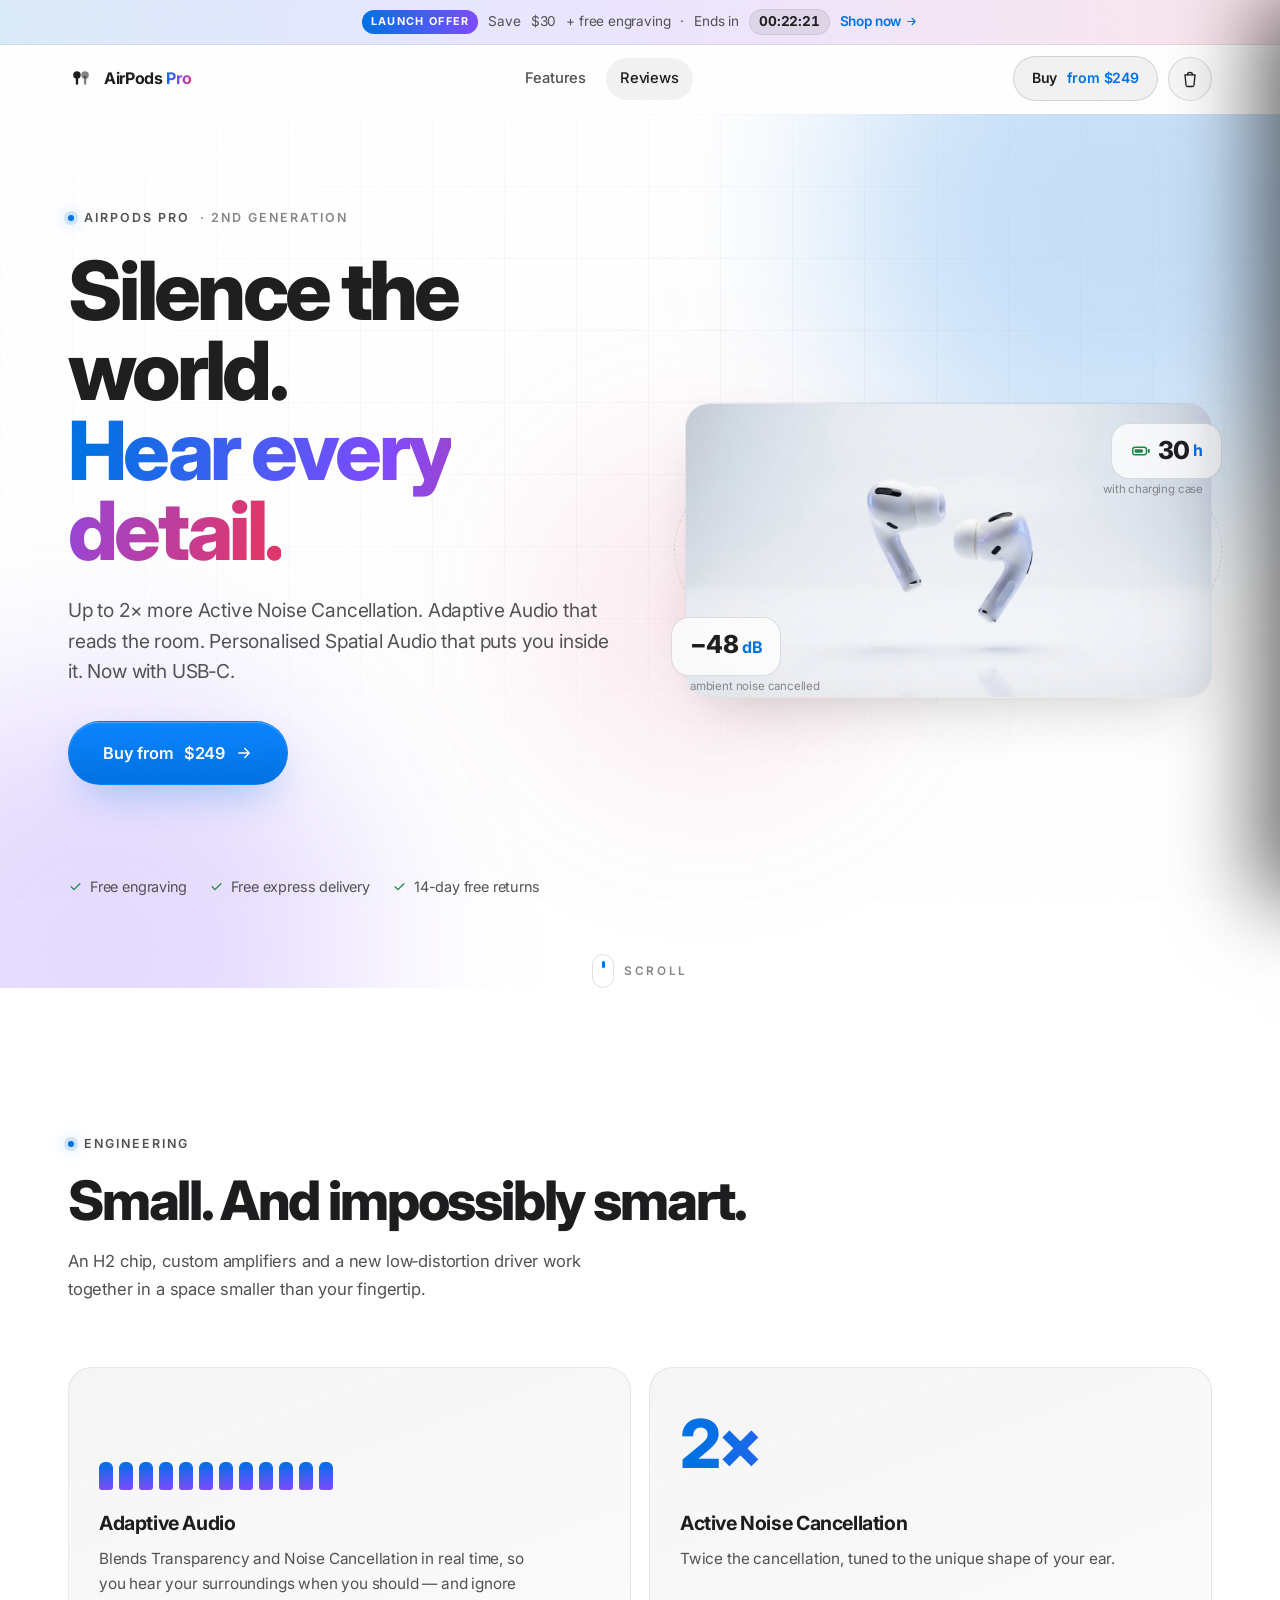
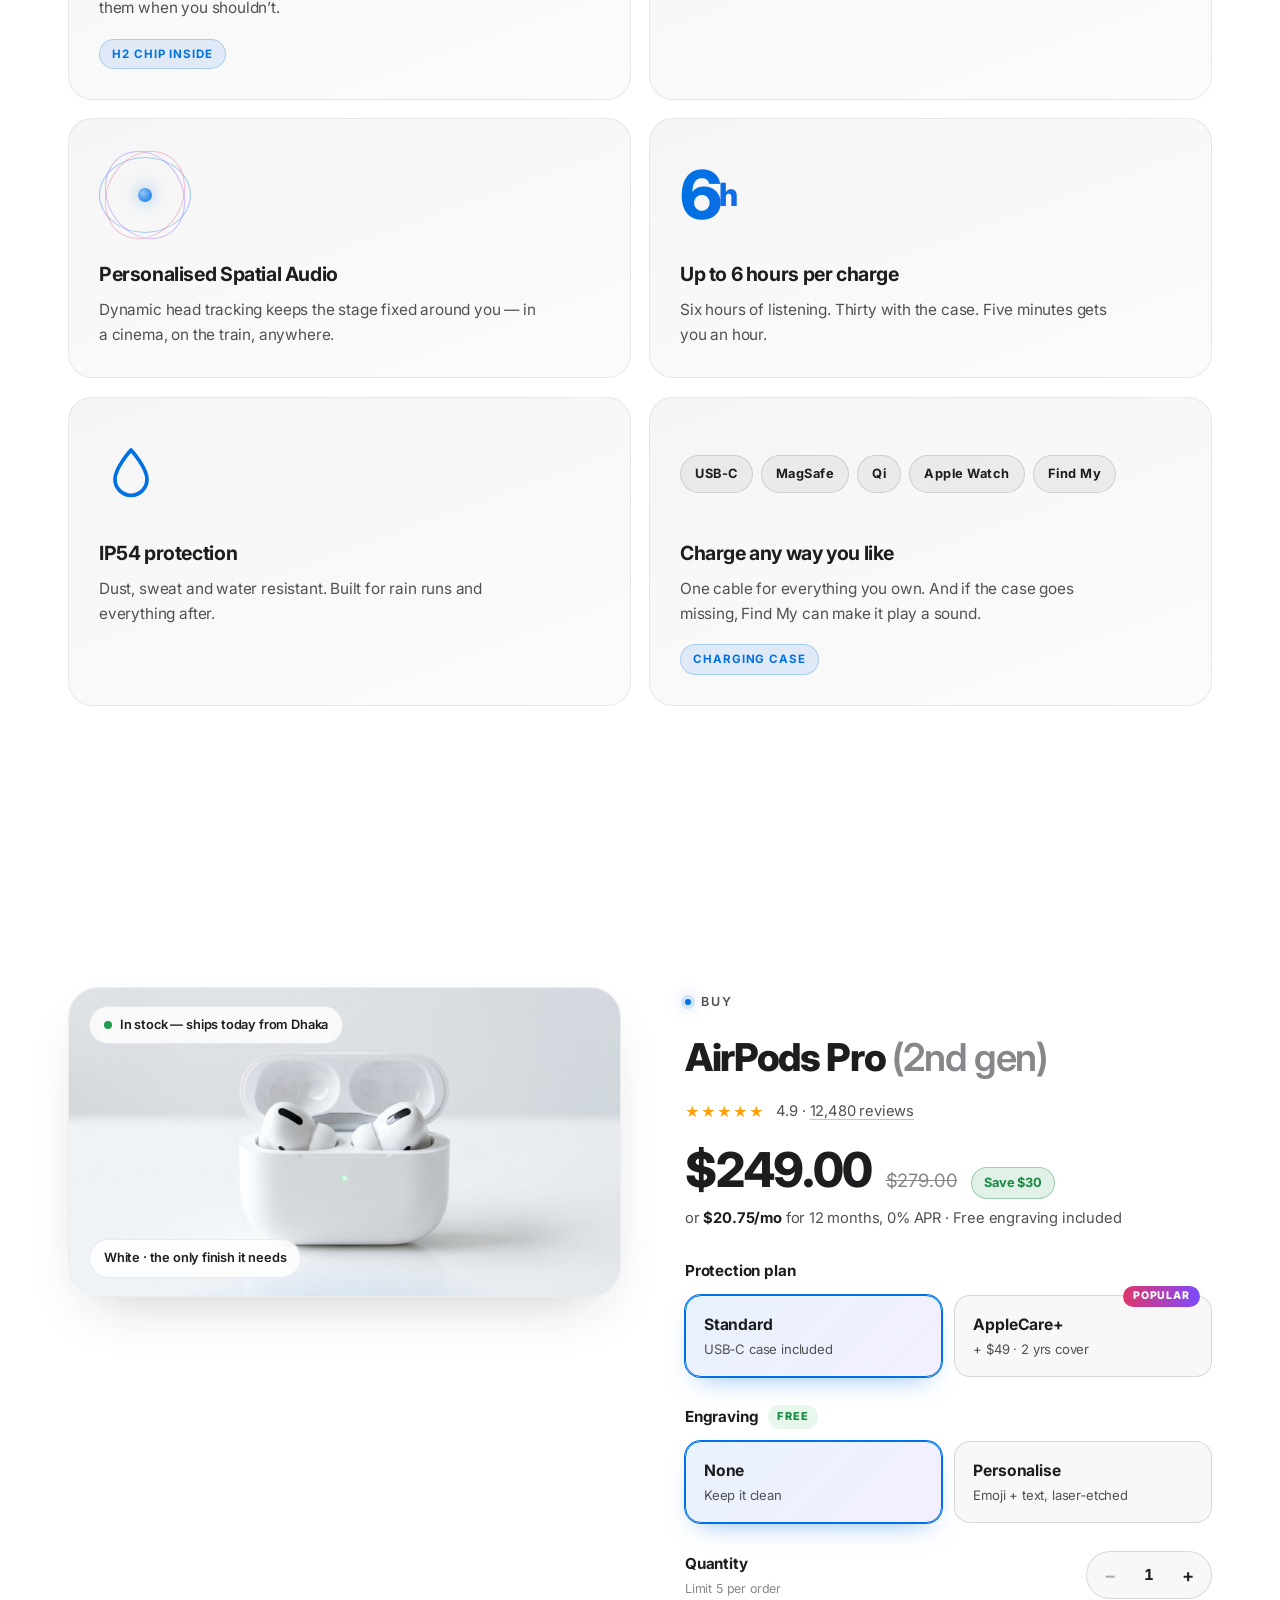
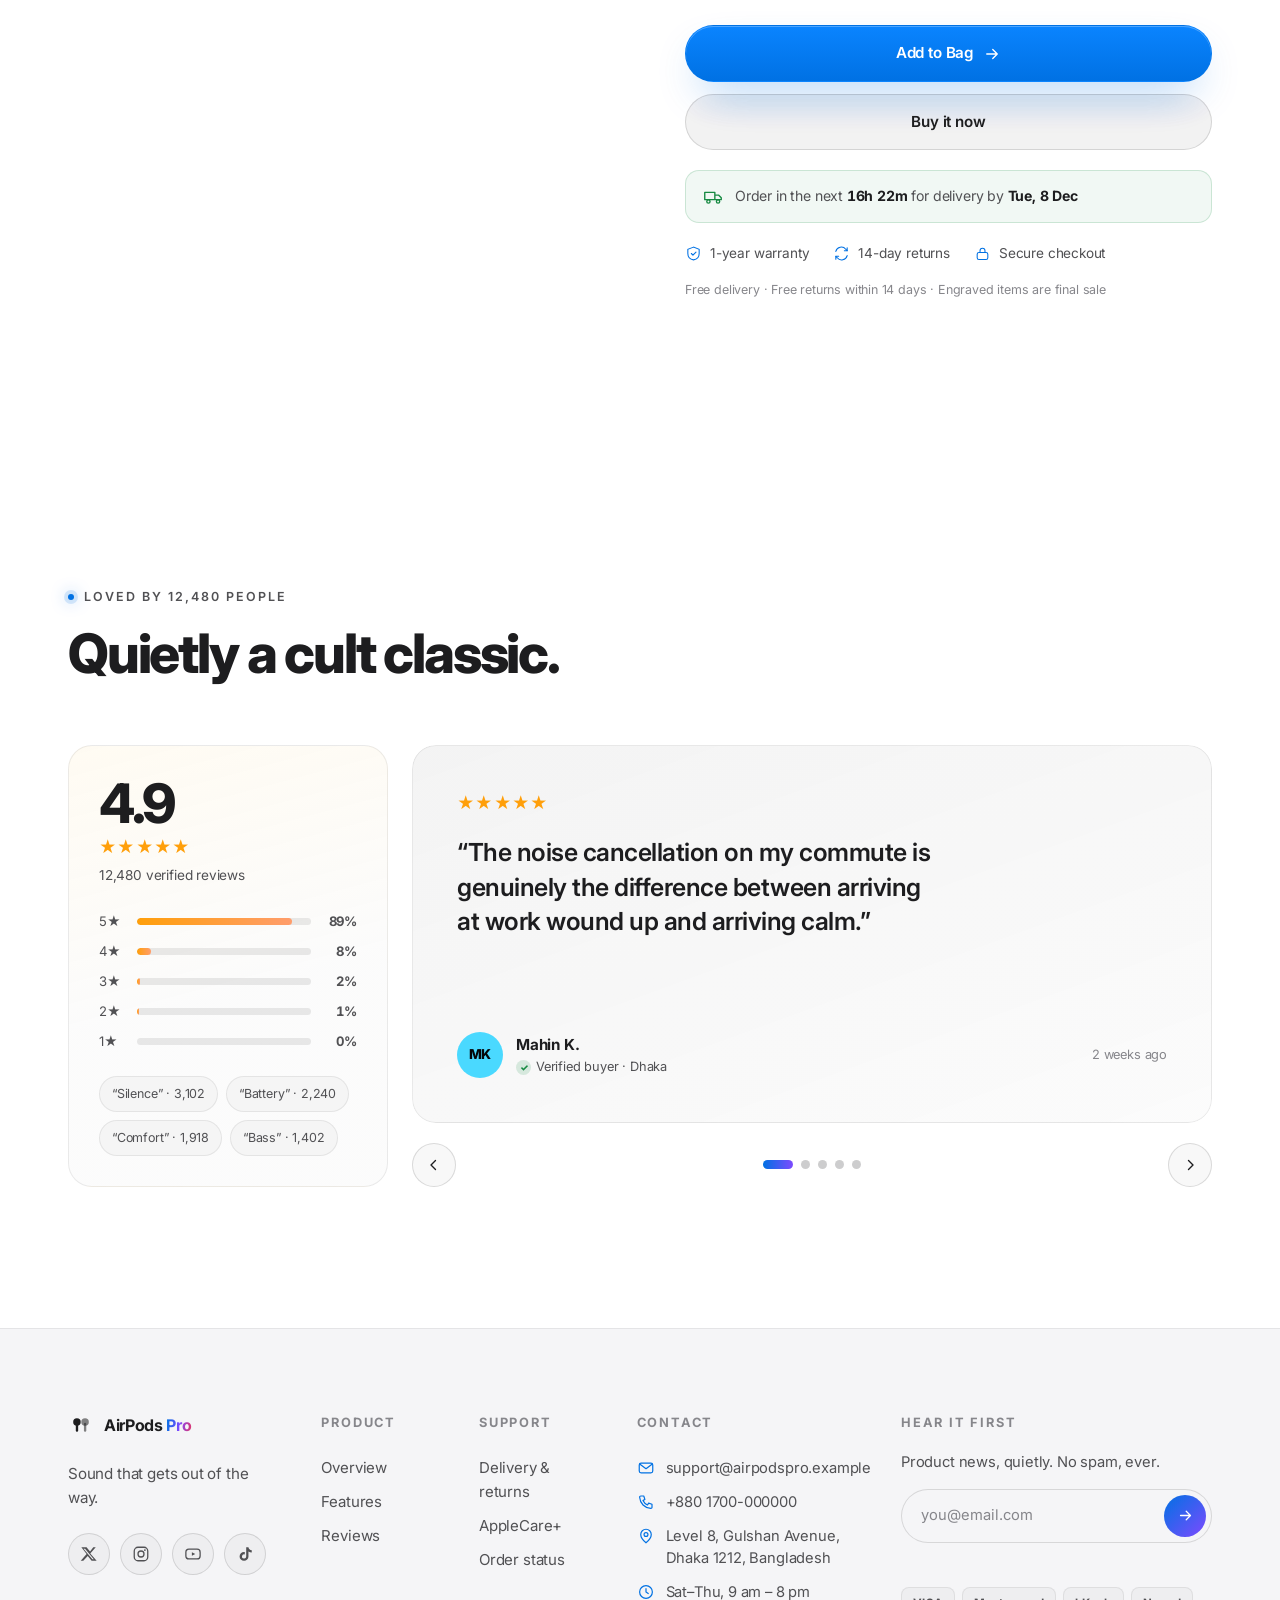
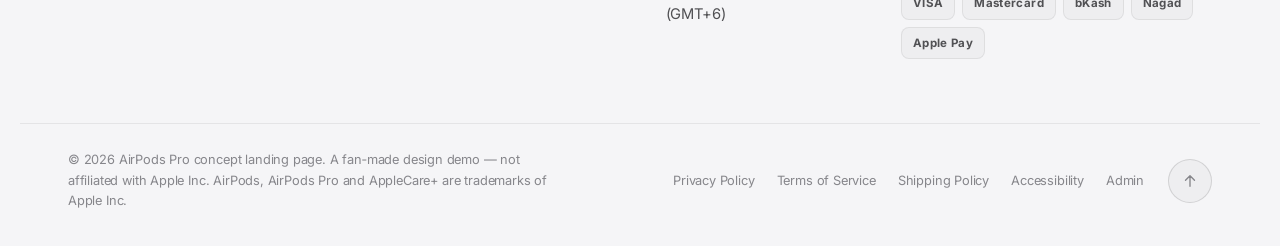
==== commit 059a6cb6: "Clean (extensionless) URLs: /checkout and /admin instead of .html - All internal links updated: chec" ====
--- a/landing/index.html
+++ b/landing/index.html
@@ -402,7 +402,7 @@
       <h3>Support</h3>
       <a href="#buy">Delivery &amp; returns</a>
       <a href="#buy">AppleCare+</a>
-      <a href="checkout.html">Order status</a>
+      <a href="checkout">Order status</a>
     </nav>
 
     <div class="footer__col" aria-label="Contact information">
@@ -449,7 +449,7 @@
       <a href="#">Terms of Service</a>
       <a href="#buy">Shipping Policy</a>
       <a href="#">Accessibility</a>
-      <a href="admin.html">Admin</a>
+      <a href="admin">Admin</a>
     </nav>
     <button class="to-top" id="toTop" type="button" aria-label="Back to top">
       <svg viewBox="0 0 24 24" aria-hidden="true"><path d="M12 19V6m-6 5 6-6 6 6" fill="none" stroke="currentColor" stroke-width="1.8" stroke-linecap="round" stroke-linejoin="round"/></svg>
@@ -484,7 +484,7 @@
   <footer class="drawer__foot" id="drawerFoot">
     <div class="drawer__row"><span>Subtotal</span><b id="drawerSubtotal">$0.00</b></div>
     <div class="drawer__row drawer__row--muted"><span>Delivery</span><span>Free</span></div>
-    <a class="btn btn--primary btn--block" href="checkout.html" id="drawerCheckout">
+    <a class="btn btn--primary btn--block" href="checkout" id="drawerCheckout">
       Checkout securely
       <svg viewBox="0 0 24 24" aria-hidden="true"><path d="M5 12h13m-5-6 6 6-6 6" fill="none" stroke="currentColor" stroke-width="1.8" stroke-linecap="round" stroke-linejoin="round"/></svg>
     </a>
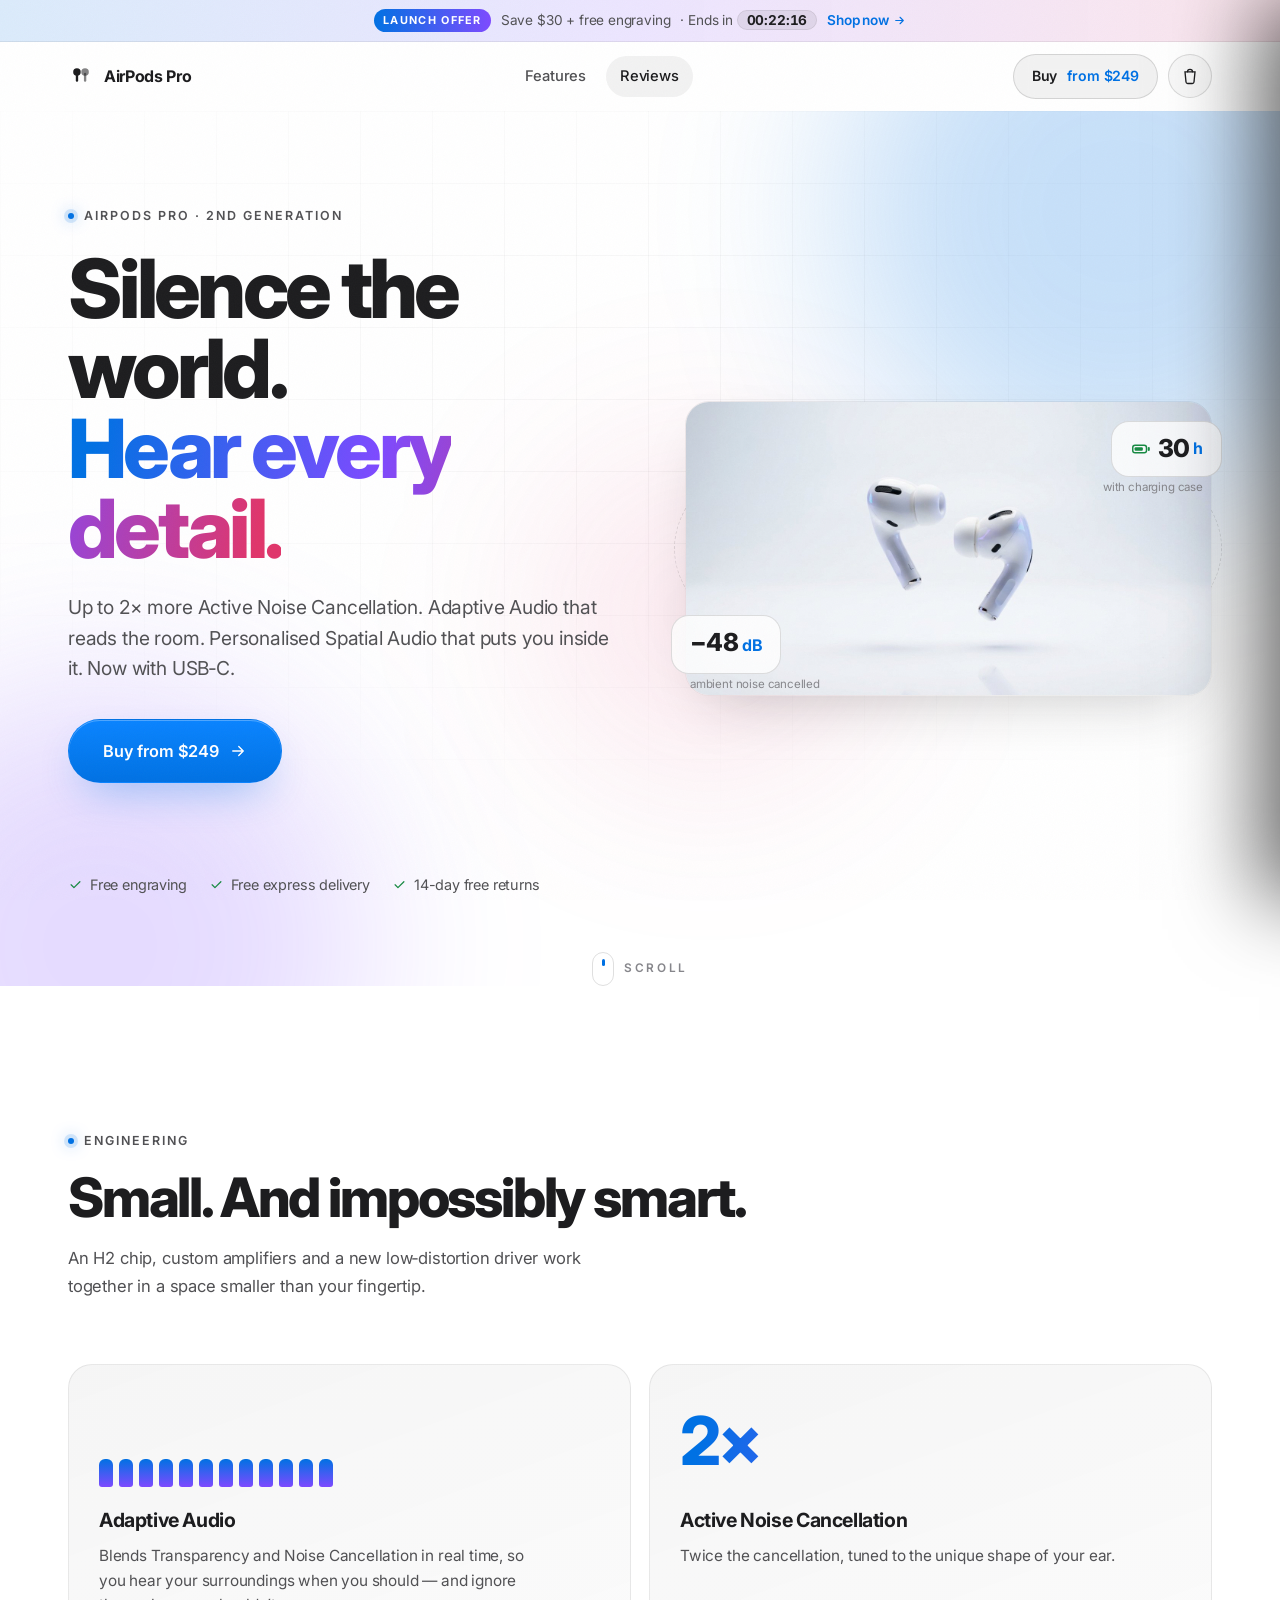
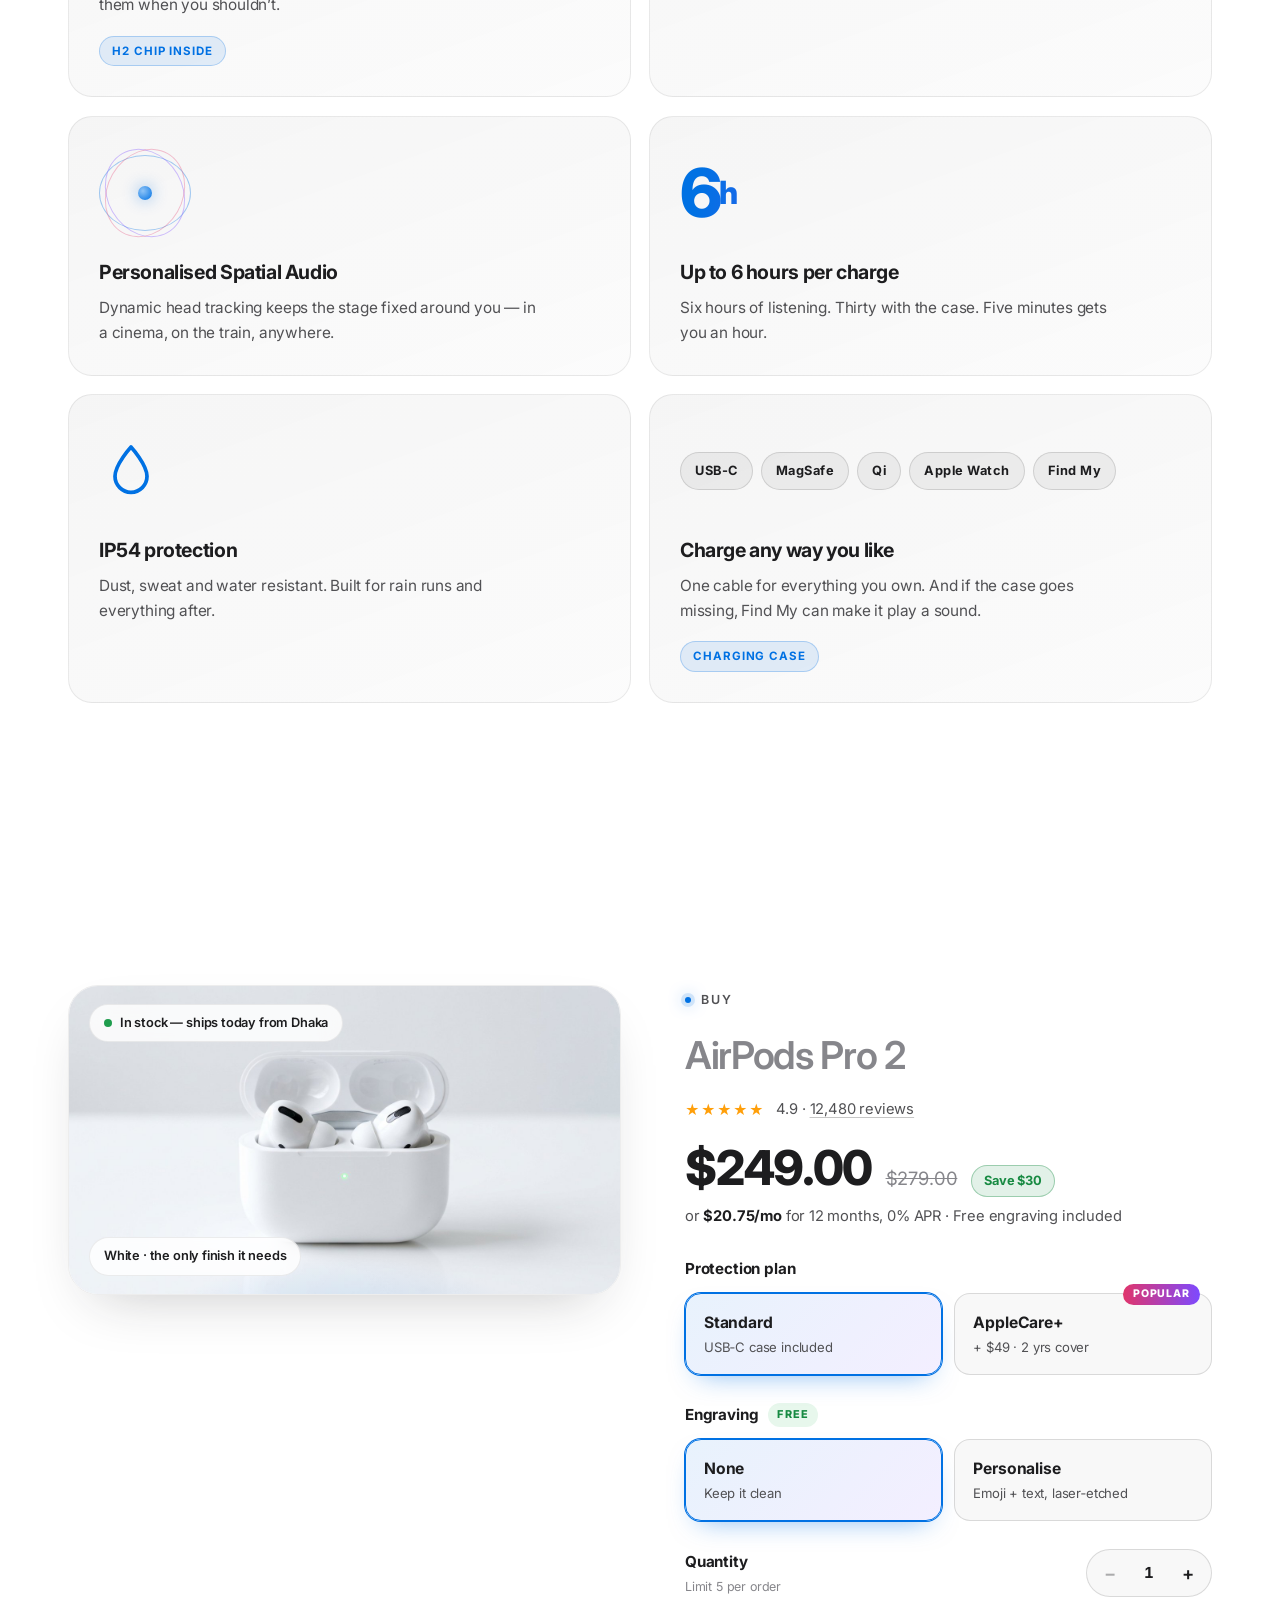
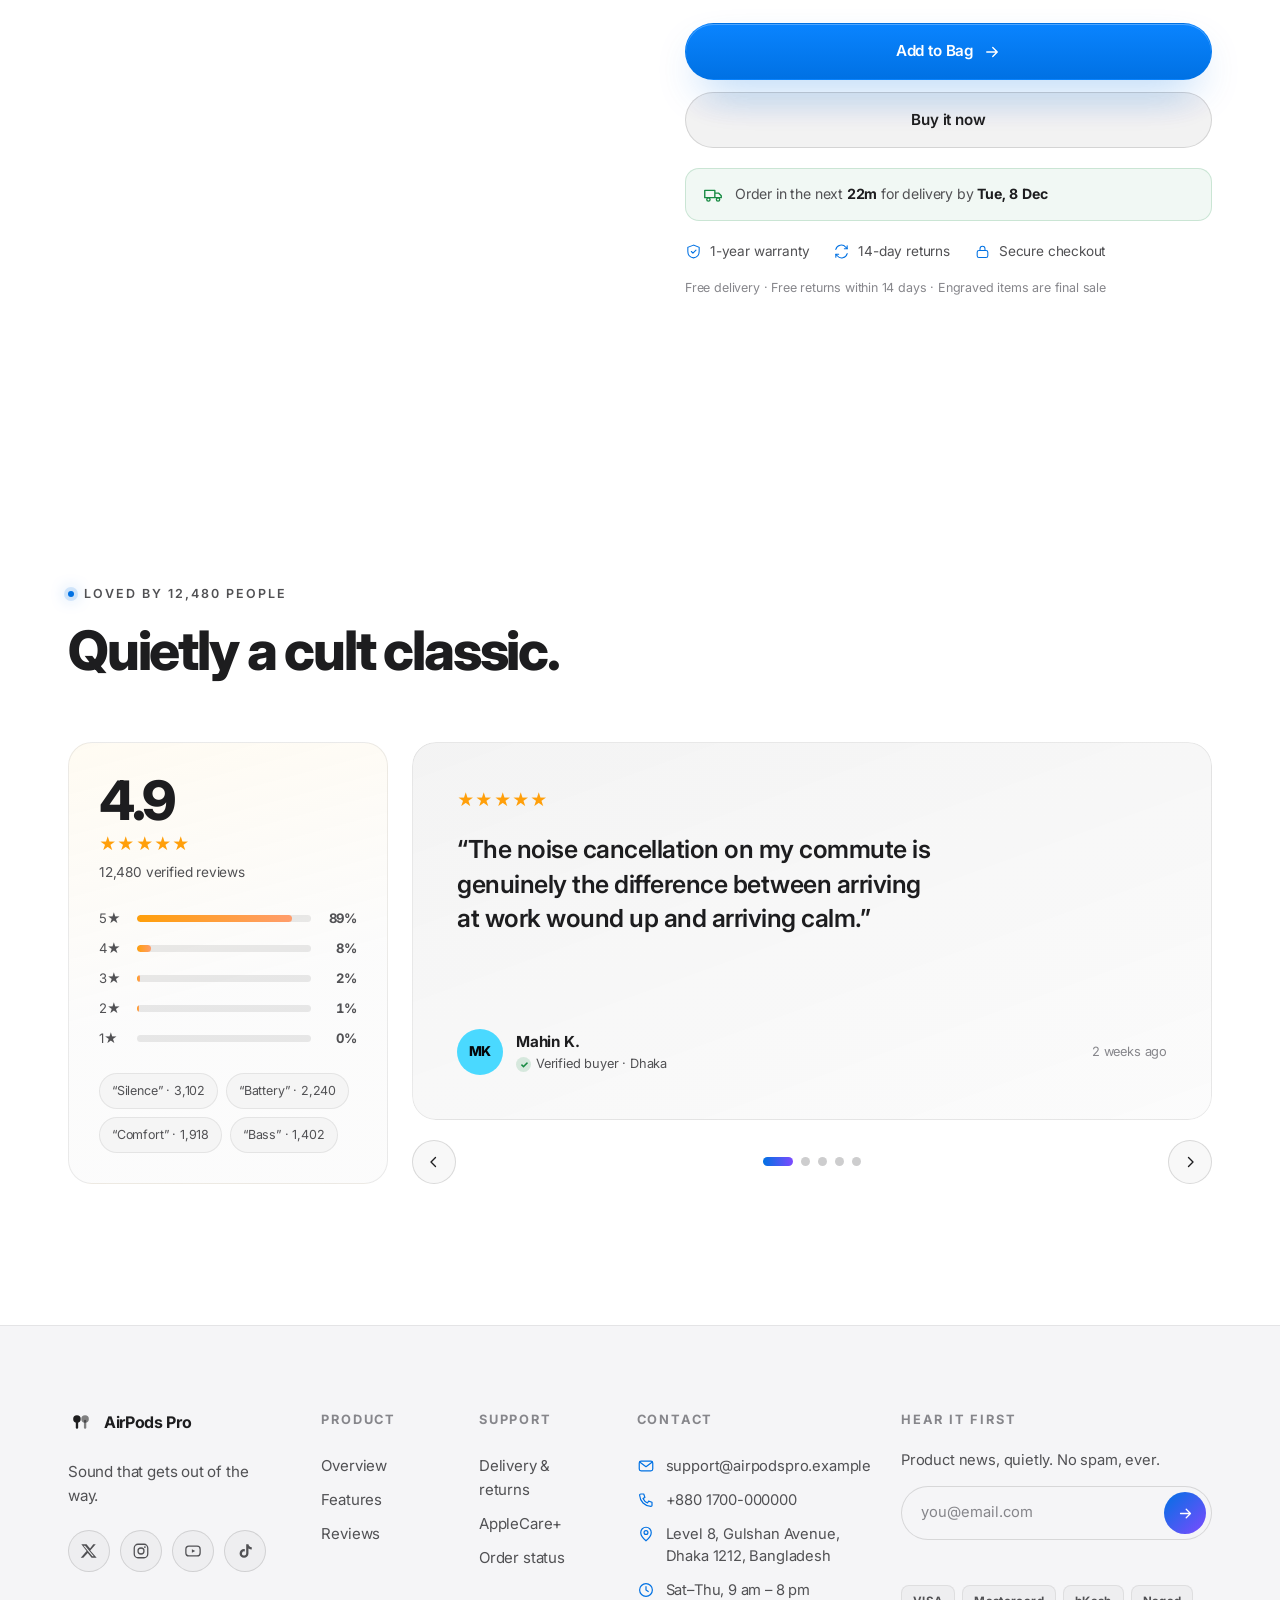
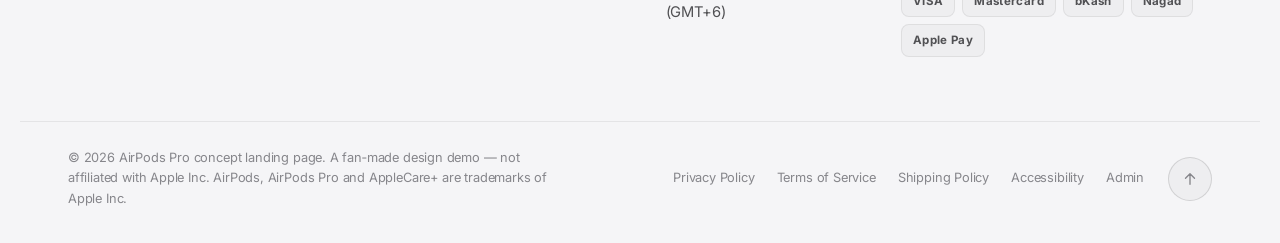
==== commit 0e60a89f: "Add SQLite-powered full admin CMS Co-authored-by: arena-agent <297053741+arena-agent@users.noreply.g" ====
--- a/landing/index.html
+++ b/landing/index.html
@@ -28,11 +28,10 @@
 <!-- ================= ANNOUNCEMENT ================= -->
 <div class="announce" role="region" aria-label="Current offer">
   <p>
-    <span class="announce__tag">Launch offer</span>
-    Save <span class="js-save-amount">$30</span> + free engraving
-    <span class="announce__sep" aria-hidden="true">·</span>
-    Ends in <b class="announce__clock" id="offerCountdown" aria-label="Time remaining for offer">--:--:--</b>
-    <a href="#buy">Shop now
+    <span class="announce__tag" data-setting="announcement_tag">Launch offer</span>
+    <span data-setting-template="announcement_text">Save <span class="js-save-amount">$30</span> + free engraving</span>
+    <span data-countdown-wrap><span class="announce__sep" aria-hidden="true">·</span> Ends in <b class="announce__clock" id="offerCountdown" aria-label="Time remaining for offer">--:--:--</b></span>
+    <a href="#buy" data-setting-href="announcement_link"><span data-setting="announcement_link_text">Shop now</span>
       <svg viewBox="0 0 24 24" aria-hidden="true"><path d="M5 12h13m-5-6 6 6-6 6" fill="none" stroke="currentColor" stroke-width="2" stroke-linecap="round" stroke-linejoin="round"/></svg>
     </a>
   </p>
@@ -48,17 +47,17 @@
         <circle cx="21" cy="11" r="4.6" fill="currentColor" opacity=".55"/>
         <rect x="19.6" y="12" width="2.9" height="11" rx="1.45" fill="currentColor" opacity=".55"/>
       </svg>
-      <span class="brand__text">AirPods <em>Pro</em></span>
+      <span class="brand__text" data-brand-name>AirPods Pro</span>
     </a>
 
     <nav class="nav__links" id="navLinks" aria-label="Primary">
-      <a href="#features" class="nav__link">Features</a>
-      <a href="#reviews" class="nav__link">Reviews</a>
+      <a href="#features" class="nav__link" data-setting="nav_features_label">Features</a>
+      <a href="#reviews" class="nav__link" data-setting="nav_reviews_label">Reviews</a>
     </nav>
 
     <div class="nav__actions">
       <a class="btn btn--ghost btn--sm nav__buy" href="#buy">
-        <span>Buy</span>
+        <span data-setting="nav_buy_label">Buy</span>
         <span class="price-inline">from <span class="js-from-price">$249</span></span>
       </a>
       <button class="cart-btn" id="cartBtn" type="button" aria-label="Shopping bag, 0 items" data-cart-link aria-haspopup="dialog" aria-controls="cartDrawer">
@@ -84,20 +83,20 @@
     <div class="container hero__inner">
       <div class="hero__copy">
         <p class="eyebrow reveal">
-          <span class="dot"></span> AirPods Pro <span class="eyebrow__dim">· 2nd generation</span>
+          <span class="dot"></span> <span data-setting="hero_eyebrow">AirPods Pro · 2nd generation</span>
         </p>
         <h1 class="hero__title reveal" data-delay="1">
-          Silence the world.<br />
-          <span class="grad">Hear every detail.</span>
+          <span data-setting="hero_title_1">Silence the world.</span><br />
+          <span class="grad" data-setting="hero_title_2">Hear every detail.</span>
         </h1>
-        <p class="hero__sub reveal" data-delay="2">
+        <p class="hero__sub reveal" data-delay="2" data-setting="hero_subtitle">
           Up to 2× more Active Noise Cancellation. Adaptive Audio that reads the room.
           Personalised Spatial Audio that puts you inside it. Now with USB&#8209;C.
         </p>
 
         <div class="hero__cta reveal" data-delay="3">
           <a class="btn btn--primary btn--lg magnetic" href="#buy">
-            Buy from <span class="js-from-price">$249</span>
+            <span data-setting-template="hero_cta_text">Buy from <span class="js-from-price">$249</span></span>
             <svg viewBox="0 0 24 24" aria-hidden="true"><path d="M5 12h13m-5-6 6 6-6 6" fill="none" stroke="currentColor" stroke-width="1.8" stroke-linecap="round" stroke-linejoin="round"/></svg>
           </a>
         </div>
@@ -108,14 +107,14 @@
           </div>
           <p>
             <span class="stars" aria-hidden="true">★★★★★</span>
-            <b>4.9</b> from <a href="#reviews">12,480 verified reviews</a>
+            <b data-product-rating>4.9</b> from <a href="#reviews"><span data-product-review-count>12,480</span> verified reviews</a>
           </p>
         </div>
 
         <ul class="hero__meta reveal" data-delay="4">
-          <li><svg viewBox="0 0 24 24" aria-hidden="true"><path d="m5 12.5 4.5 4.5L19 7.5" fill="none" stroke="currentColor" stroke-width="2" stroke-linecap="round" stroke-linejoin="round"/></svg>Free engraving</li>
-          <li><svg viewBox="0 0 24 24" aria-hidden="true"><path d="m5 12.5 4.5 4.5L19 7.5" fill="none" stroke="currentColor" stroke-width="2" stroke-linecap="round" stroke-linejoin="round"/></svg>Free express delivery</li>
-          <li><svg viewBox="0 0 24 24" aria-hidden="true"><path d="m5 12.5 4.5 4.5L19 7.5" fill="none" stroke="currentColor" stroke-width="2" stroke-linecap="round" stroke-linejoin="round"/></svg>14-day free returns</li>
+          <li><svg viewBox="0 0 24 24" aria-hidden="true"><path d="m5 12.5 4.5 4.5L19 7.5" fill="none" stroke="currentColor" stroke-width="2" stroke-linecap="round" stroke-linejoin="round"/></svg><span data-setting="hero_meta_1">Free engraving</span></li>
+          <li><svg viewBox="0 0 24 24" aria-hidden="true"><path d="m5 12.5 4.5 4.5L19 7.5" fill="none" stroke="currentColor" stroke-width="2" stroke-linecap="round" stroke-linejoin="round"/></svg><span data-setting="hero_meta_2">Free express delivery</span></li>
+          <li><svg viewBox="0 0 24 24" aria-hidden="true"><path d="m5 12.5 4.5 4.5L19 7.5" fill="none" stroke="currentColor" stroke-width="2" stroke-linecap="round" stroke-linejoin="round"/></svg><span data-setting="hero_meta_3">14-day free returns</span></li>
         </ul>
       </div>
 
@@ -125,13 +124,13 @@
         <img class="hero__img" id="heroImg" src="assets/img/hero-buds.jpg"
              alt="Two white AirPods Pro 2 earbuds floating in a dark studio with blue and violet light" width="1440" height="810" fetchpriority="high" />
         <div class="hero__badge hero__badge--db" aria-hidden="true">
-          <span class="hero__badge-num">−48</span><span class="hero__badge-unit">dB</span>
-          <span class="hero__badge-label">ambient noise cancelled</span>
+          <span class="hero__badge-num" data-setting="hero_badge_1_value">−48</span><span class="hero__badge-unit" data-setting="hero_badge_1_unit">dB</span>
+          <span class="hero__badge-label" data-setting="hero_badge_1_label">ambient noise cancelled</span>
         </div>
         <div class="hero__badge hero__badge--bat" aria-hidden="true">
           <svg viewBox="0 0 24 24"><rect x="3" y="8" width="15" height="8" rx="2.5" fill="none" stroke="currentColor" stroke-width="1.6"/><path d="M20.5 11v2" stroke="currentColor" stroke-width="2.2" stroke-linecap="round"/><rect x="5" y="10" width="9" height="4" rx="1.2" fill="currentColor"/></svg>
-          <span class="hero__badge-num">30</span><span class="hero__badge-unit">h</span>
-          <span class="hero__badge-label">with charging case</span>
+          <span class="hero__badge-num" data-setting="hero_badge_2_value">30</span><span class="hero__badge-unit" data-setting="hero_badge_2_unit">h</span>
+          <span class="hero__badge-label" data-setting="hero_badge_2_label">with charging case</span>
         </div>
       </div>
     </div>
@@ -146,9 +145,9 @@
   <section class="features section" id="features">
     <div class="container">
       <div class="section__head reveal">
-        <p class="eyebrow"><span class="dot"></span> Engineering</p>
-        <h2 class="h2">Small. And impossibly smart.</h2>
-        <p class="section__lede">An H2 chip, custom amplifiers and a new low&#8209;distortion driver work together in a space smaller than your fingertip.</p>
+        <p class="eyebrow"><span class="dot"></span> <span data-setting="features_eyebrow">Engineering</span></p>
+        <h2 class="h2" data-setting="features_title">Small. And impossibly smart.</h2>
+        <p class="section__lede" data-setting="features_subtitle">An H2 chip, custom amplifiers and a new low&#8209;distortion driver work together in a space smaller than your fingertip.</p>
       </div>
 
       <div class="bento">
@@ -204,19 +203,19 @@
     <div class="container buy__grid">
       <div class="buy__showcase reveal">
         <div class="buy__glow" aria-hidden="true"></div>
-        <img src="assets/img/case.jpg" alt="AirPods Pro 2 with the charging case open" width="1440" height="810" loading="lazy" />
+        <img data-product-image src="assets/img/case.jpg" alt="AirPods Pro 2 with the charging case open" width="1440" height="810" loading="lazy" />
         <span class="buy__engrave-preview" id="engravePreview" aria-hidden="true"></span>
-        <span class="buy__finish">White · the only finish it needs</span>
-        <span class="buy__stock"><i aria-hidden="true"></i>In stock — ships today from Dhaka</span>
+        <span class="buy__finish" data-setting="buy_finish_text">White · the only finish it needs</span>
+        <span class="buy__stock"><i aria-hidden="true"></i><span data-stock-text>In stock — ships today from Dhaka</span></span>
       </div>
 
       <div class="buy__panel reveal" data-delay="1">
-        <p class="eyebrow"><span class="dot"></span> Buy</p>
-        <h2 class="buy__title">AirPods Pro <span>(2nd gen)</span></h2>
+        <p class="eyebrow"><span class="dot"></span> <span data-setting="buy_eyebrow">Buy</span></p>
+        <h2 class="buy__title"><span data-product-name>AirPods Pro 2</span> <span data-product-subtitle>(2nd gen)</span></h2>
 
         <div class="rating" aria-label="Rated 4.9 out of 5">
           <span class="stars" aria-hidden="true">★★★★★</span>
-          <span>4.9 · <a href="#reviews">12,480 reviews</a></span>
+          <span><span data-product-rating>4.9</span> · <a href="#reviews"><span data-product-review-count>12,480</span> reviews</a></span>
         </div>
 
         <div class="buy__price">
@@ -227,22 +226,22 @@
         <p class="buy__finance">or <b id="monthlyPrice">$20.75/mo</b> for 12 months, 0% APR · <span id="perUnitNote"></span></p>
 
         <fieldset class="option">
-          <legend>Protection plan</legend>
+          <legend data-setting="protection_title">Protection plan</legend>
           <div class="option__row">
             <label class="opt">
               <input type="radio" name="case" value="0" data-label="USB-C case" checked />
-              <span class="opt__body"><b>Standard</b><small>USB‑C case included</small></span>
+              <span class="opt__body"><b data-setting="standard_plan_name">Standard</b><small data-setting="standard_plan_description">USB‑C case included</small></span>
             </label>
             <label class="opt">
               <input type="radio" name="case" value="49" data-label="AppleCare+ (2 yrs)" />
-              <span class="opt__body"><b>AppleCare+</b><small>+ <span class="js-care-price">$49</span> · 2 yrs cover</small></span>
-              <span class="opt__pill">Popular</span>
+              <span class="opt__body"><b data-product-care-name>AppleCare+</b><small>+ <span class="js-care-price">$49</span> · <span data-product-care-description>2 yrs cover</span></small></span>
+              <span class="opt__pill" data-setting="care_badge">Popular</span>
             </label>
           </div>
         </fieldset>
 
-        <fieldset class="option">
-          <legend>Engraving <span class="option__free">Free</span></legend>
+        <fieldset class="option" data-engraving-fieldset>
+          <legend><span data-setting="engraving_title">Engraving</span> <span class="option__free">Free</span></legend>
           <div class="option__row">
             <label class="opt">
               <input type="radio" name="engrave" value="none" checked />
@@ -256,7 +255,7 @@
           <div class="engrave" id="engraveWrap" hidden>
             <label class="engrave__label" for="engraveInput">Your engraving <span>(preview on the case, left)</span></label>
             <input class="engrave__input" id="engraveInput" type="text" maxlength="14" placeholder="e.g. Tamim ♪" autocomplete="off" />
-            <span class="engrave__count"><span id="engraveCount">0</span>/14</span>
+            <span class="engrave__count"><span id="engraveCount">0</span>/<span id="engraveMax">14</span></span>
           </div>
         </fieldset>
 
@@ -271,10 +270,10 @@
 
         <div class="buy__actions">
           <button class="btn btn--primary btn--block magnetic" id="addToBag" type="button">
-            <span>Add to Bag</span>
+            <span data-setting="add_to_bag_text">Add to Bag</span>
             <svg viewBox="0 0 24 24" aria-hidden="true"><path d="M5 12h13m-5-6 6 6-6 6" fill="none" stroke="currentColor" stroke-width="1.8" stroke-linecap="round" stroke-linejoin="round"/></svg>
           </button>
-          <button class="btn btn--ghost btn--block" id="buyNow" type="button">Buy it now</button>
+          <button class="btn btn--ghost btn--block" id="buyNow" type="button" data-setting="buy_now_text">Buy it now</button>
         </div>
 
         <p class="buy__delivery" id="deliveryLine">
@@ -283,12 +282,12 @@
         </p>
 
         <ul class="buy__assure">
-          <li><svg viewBox="0 0 24 24" aria-hidden="true"><path d="M12 3 4 6v6c0 5 3.4 8.3 8 9 4.6-.7 8-4 8-9V6l-8-3Z" fill="none" stroke="currentColor" stroke-width="1.5"/><path d="m9 12 2.2 2.2L15.5 10" fill="none" stroke="currentColor" stroke-width="1.6" stroke-linecap="round" stroke-linejoin="round"/></svg>1-year warranty</li>
-          <li><svg viewBox="0 0 24 24" aria-hidden="true"><path d="M4 9a8 8 0 0 1 14-3l2 2M20 15a8 8 0 0 1-14 3l-2-2" fill="none" stroke="currentColor" stroke-width="1.5" stroke-linecap="round"/><path d="M20 4v4h-4M4 20v-4h4" fill="none" stroke="currentColor" stroke-width="1.5" stroke-linecap="round" stroke-linejoin="round"/></svg>14-day returns</li>
-          <li><svg viewBox="0 0 24 24" aria-hidden="true"><rect x="4.5" y="10.5" width="15" height="10" rx="2.5" fill="none" stroke="currentColor" stroke-width="1.5"/><path d="M8.5 10.5V8a3.5 3.5 0 0 1 7 0v2.5" fill="none" stroke="currentColor" stroke-width="1.5"/></svg>Secure checkout</li>
+          <li><svg viewBox="0 0 24 24" aria-hidden="true"><path d="M12 3 4 6v6c0 5 3.4 8.3 8 9 4.6-.7 8-4 8-9V6l-8-3Z" fill="none" stroke="currentColor" stroke-width="1.5"/><path d="m9 12 2.2 2.2L15.5 10" fill="none" stroke="currentColor" stroke-width="1.6" stroke-linecap="round" stroke-linejoin="round"/></svg><span data-setting="assurance_1">1-year warranty</span></li>
+          <li><svg viewBox="0 0 24 24" aria-hidden="true"><path d="M4 9a8 8 0 0 1 14-3l2 2M20 15a8 8 0 0 1-14 3l-2-2" fill="none" stroke="currentColor" stroke-width="1.5" stroke-linecap="round"/><path d="M20 4v4h-4M4 20v-4h4" fill="none" stroke="currentColor" stroke-width="1.5" stroke-linecap="round" stroke-linejoin="round"/></svg><span data-setting="assurance_2">14-day returns</span></li>
+          <li><svg viewBox="0 0 24 24" aria-hidden="true"><rect x="4.5" y="10.5" width="15" height="10" rx="2.5" fill="none" stroke="currentColor" stroke-width="1.5"/><path d="M8.5 10.5V8a3.5 3.5 0 0 1 7 0v2.5" fill="none" stroke="currentColor" stroke-width="1.5"/></svg><span data-setting="assurance_3">Secure checkout</span></li>
         </ul>
 
-        <p class="buy__fineprint">Free delivery · Free returns within 14 days · Engraved items are final sale</p>
+        <p class="buy__fineprint" data-setting="buy_fineprint">Free delivery · Free returns within 14 days · Engraved items are final sale</p>
       </div>
     </div>
   </section>
@@ -297,13 +296,13 @@
   <section class="reviews section" id="reviews">
     <div class="container">
       <div class="section__head reveal">
-        <p class="eyebrow"><span class="dot"></span> Loved by 12,480 people</p>
-        <h2 class="h2">Quietly a cult classic.</h2>
+        <p class="eyebrow"><span class="dot"></span> <span data-setting-template="reviews_eyebrow">Loved by 12,480 people</span></p>
+        <h2 class="h2" data-setting="reviews_title">Quietly a cult classic.</h2>
       </div>
 
       <div class="reviews__layout">
         <aside class="summary reveal" aria-label="Review summary">
-          <div class="summary__score"><span class="summary__num">4.9</span><span class="stars" aria-hidden="true">★★★★★</span><small>12,480 verified reviews</small></div>
+          <div class="summary__score"><span class="summary__num" data-product-rating>4.9</span><span class="stars" aria-hidden="true">★★★★★</span><small><span data-product-review-count>12,480</span> verified reviews</small></div>
           <div class="summary__bars">
             <div class="bar"><span>5★</span><div class="bar__track"><i data-bar="89"></i></div><b>89%</b></div>
             <div class="bar"><span>4★</span><div class="bar__track"><i data-bar="8"></i></div><b>8%</b></div>
@@ -372,20 +371,20 @@
           <circle cx="21" cy="11" r="4.6" fill="currentColor" opacity=".55"/>
           <rect x="19.6" y="12" width="2.9" height="11" rx="1.45" fill="currentColor" opacity=".55"/>
         </svg>
-        <span class="brand__text">AirPods <em>Pro</em></span>
+        <span class="brand__text" data-brand-name>AirPods Pro</span>
       </a>
-      <p>Sound that gets out of the way.</p>
+      <p data-setting="footer_tagline">Sound that gets out of the way.</p>
       <div class="socials">
-        <a href="https://x.com" target="_blank" rel="noopener" aria-label="Follow us on X">
+        <a href="https://x.com" data-setting-href="social_x_url" target="_blank" rel="noopener" aria-label="Follow us on X">
           <svg viewBox="0 0 24 24" aria-hidden="true"><path d="M17.7 3H21l-7.3 8.3L22.2 21h-6.7l-5.2-6.3L4.4 21H1l7.8-8.9L1.8 3h6.9l4.7 5.7L17.7 3Zm-1.2 16h1.9L6.7 4.9H4.7L16.5 19Z" fill="currentColor"/></svg>
         </a>
-        <a href="https://instagram.com" target="_blank" rel="noopener" aria-label="Follow us on Instagram">
+        <a href="https://instagram.com" data-setting-href="social_instagram_url" target="_blank" rel="noopener" aria-label="Follow us on Instagram">
           <svg viewBox="0 0 24 24" aria-hidden="true"><rect x="3" y="3" width="18" height="18" rx="5" fill="none" stroke="currentColor" stroke-width="1.7"/><circle cx="12" cy="12" r="4" fill="none" stroke="currentColor" stroke-width="1.7"/><circle cx="17.2" cy="6.8" r="1.2" fill="currentColor"/></svg>
         </a>
-        <a href="https://youtube.com" target="_blank" rel="noopener" aria-label="Watch us on YouTube">
+        <a href="https://youtube.com" data-setting-href="social_youtube_url" target="_blank" rel="noopener" aria-label="Watch us on YouTube">
           <svg viewBox="0 0 24 24" aria-hidden="true"><rect x="2.5" y="5.5" width="19" height="13" rx="4" fill="none" stroke="currentColor" stroke-width="1.7"/><path d="m10.5 9.8 4.5 2.2-4.5 2.2V9.8Z" fill="currentColor"/></svg>
         </a>
-        <a href="https://tiktok.com" target="_blank" rel="noopener" aria-label="Follow us on TikTok">
+        <a href="https://tiktok.com" data-setting-href="social_tiktok_url" target="_blank" rel="noopener" aria-label="Follow us on TikTok">
           <svg viewBox="0 0 24 24" aria-hidden="true"><path d="M16.6 3c.4 2.3 1.9 3.8 4.4 4v3c-1.7 0-3.1-.5-4.4-1.4v6.6a5.9 5.9 0 1 1-5.9-5.9c.3 0 .7 0 1 .1v3.1a2.8 2.8 0 1 0 1.9 2.7V3h3Z" fill="currentColor"/></svg>
         </a>
       </div>
@@ -407,27 +406,28 @@
 
     <div class="footer__col" aria-label="Contact information">
       <h3>Contact</h3>
-      <a class="footer__contact" href="mailto:support@airpodspro.example">
+      <a class="footer__contact" href="mailto:support@airpodspro.example" data-setting-mailto="support_email">
         <svg viewBox="0 0 24 24" aria-hidden="true"><rect x="3" y="5.5" width="18" height="13" rx="2.5" fill="none" stroke="currentColor" stroke-width="1.6"/><path d="m4 7 8 6 8-6" fill="none" stroke="currentColor" stroke-width="1.6" stroke-linecap="round" stroke-linejoin="round"/></svg>
-        support@airpodspro.example
+        <span data-setting="support_email">support@airpodspro.example</span>
       </a>
-      <a class="footer__contact" href="tel:+8801700000000">
+      <a class="footer__contact" href="tel:+8801700000000" data-setting-tel="support_phone">
         <svg viewBox="0 0 24 24" aria-hidden="true"><path d="M5 4h4l1.5 4.5L8 10a12 12 0 0 0 6 6l1.5-2.5L20 15v4a1.5 1.5 0 0 1-1.6 1.5C10 19.8 4.2 14 3.5 5.6A1.5 1.5 0 0 1 5 4Z" fill="none" stroke="currentColor" stroke-width="1.6" stroke-linejoin="round"/></svg>
-        +880 1700-000000
+        <span data-setting="support_phone">+880 1700-000000</span>
       </a>
       <p class="footer__contact">
         <svg viewBox="0 0 24 24" aria-hidden="true"><path d="M12 21s7-5.6 7-11a7 7 0 1 0-14 0c0 5.4 7 11 7 11Z" fill="none" stroke="currentColor" stroke-width="1.6"/><circle cx="12" cy="10" r="2.6" fill="none" stroke="currentColor" stroke-width="1.6"/></svg>
-        <span>Level 8, Gulshan Avenue,<br />Dhaka 1212, Bangladesh</span>
+        <span data-setting="support_address" data-setting-multiline>Level 8, Gulshan Avenue,
+Dhaka 1212, Bangladesh</span>
       </p>
       <p class="footer__contact">
         <svg viewBox="0 0 24 24" aria-hidden="true"><circle cx="12" cy="12" r="8.5" fill="none" stroke="currentColor" stroke-width="1.6"/><path d="M12 7.5V12l3 2" fill="none" stroke="currentColor" stroke-width="1.6" stroke-linecap="round"/></svg>
-        <span>Sat–Thu, 9 am – 8 pm (GMT+6)</span>
+        <span data-setting="support_hours">Sat–Thu, 9 am – 8 pm (GMT+6)</span>
       </p>
     </div>
 
-    <div class="footer__col footer__col--wide">
-      <h3>Hear it first</h3>
-      <p class="footer__muted">Product news, quietly. No spam, ever.</p>
+    <div class="footer__col footer__col--wide" data-newsletter-wrap>
+      <h3 data-setting="newsletter_title">Hear it first</h3>
+      <p class="footer__muted" data-setting="newsletter_text">Product news, quietly. No spam, ever.</p>
       <form class="subscribe" id="subscribeForm" novalidate>
         <label class="sr-only" for="subscribeEmail">Email address</label>
         <input id="subscribeEmail" type="email" placeholder="you@email.com" autocomplete="email" required />
@@ -443,12 +443,12 @@
   </div>
 
   <div class="container footer__bottom">
-    <p>© <span id="year">2026</span> AirPods Pro concept landing page. A fan‑made design demo — not affiliated with Apple Inc. AirPods, AirPods Pro and AppleCare+ are trademarks of Apple Inc.</p>
+    <p>© <span id="year">2026</span> <span data-setting="legal_note">AirPods Pro concept landing page. A fan‑made design demo — not affiliated with Apple Inc. AirPods, AirPods Pro and AppleCare+ are trademarks of Apple Inc.</span></p>
     <nav class="footer__legal" aria-label="Legal">
-      <a href="#">Privacy Policy</a>
-      <a href="#">Terms of Service</a>
-      <a href="#buy">Shipping Policy</a>
-      <a href="#">Accessibility</a>
+      <a href="#" data-setting-href="privacy_url">Privacy Policy</a>
+      <a href="#" data-setting-href="terms_url">Terms of Service</a>
+      <a href="#buy" data-setting-href="shipping_policy_url">Shipping Policy</a>
+      <a href="#" data-setting-href="accessibility_url">Accessibility</a>
       <a href="admin">Admin</a>
     </nav>
     <button class="to-top" id="toTop" type="button" aria-label="Back to top">
@@ -498,13 +498,14 @@
 <!-- Mobile sticky buy bar -->
 <div class="sticky-buy" id="stickyBuy" aria-hidden="true">
   <div>
-    <b>AirPods Pro 2</b>
+    <b data-product-name>AirPods Pro 2</b>
     <small id="stickyPrice">$249.00</small>
   </div>
   <a class="btn btn--primary btn--sm" href="#buy">Buy now</a>
 </div>
 
 <script src="assets/js/cart.js" defer></script>
+<script src="assets/js/site.js" defer></script>
 <script src="assets/js/main.js" defer></script>
 </body>
 </html>
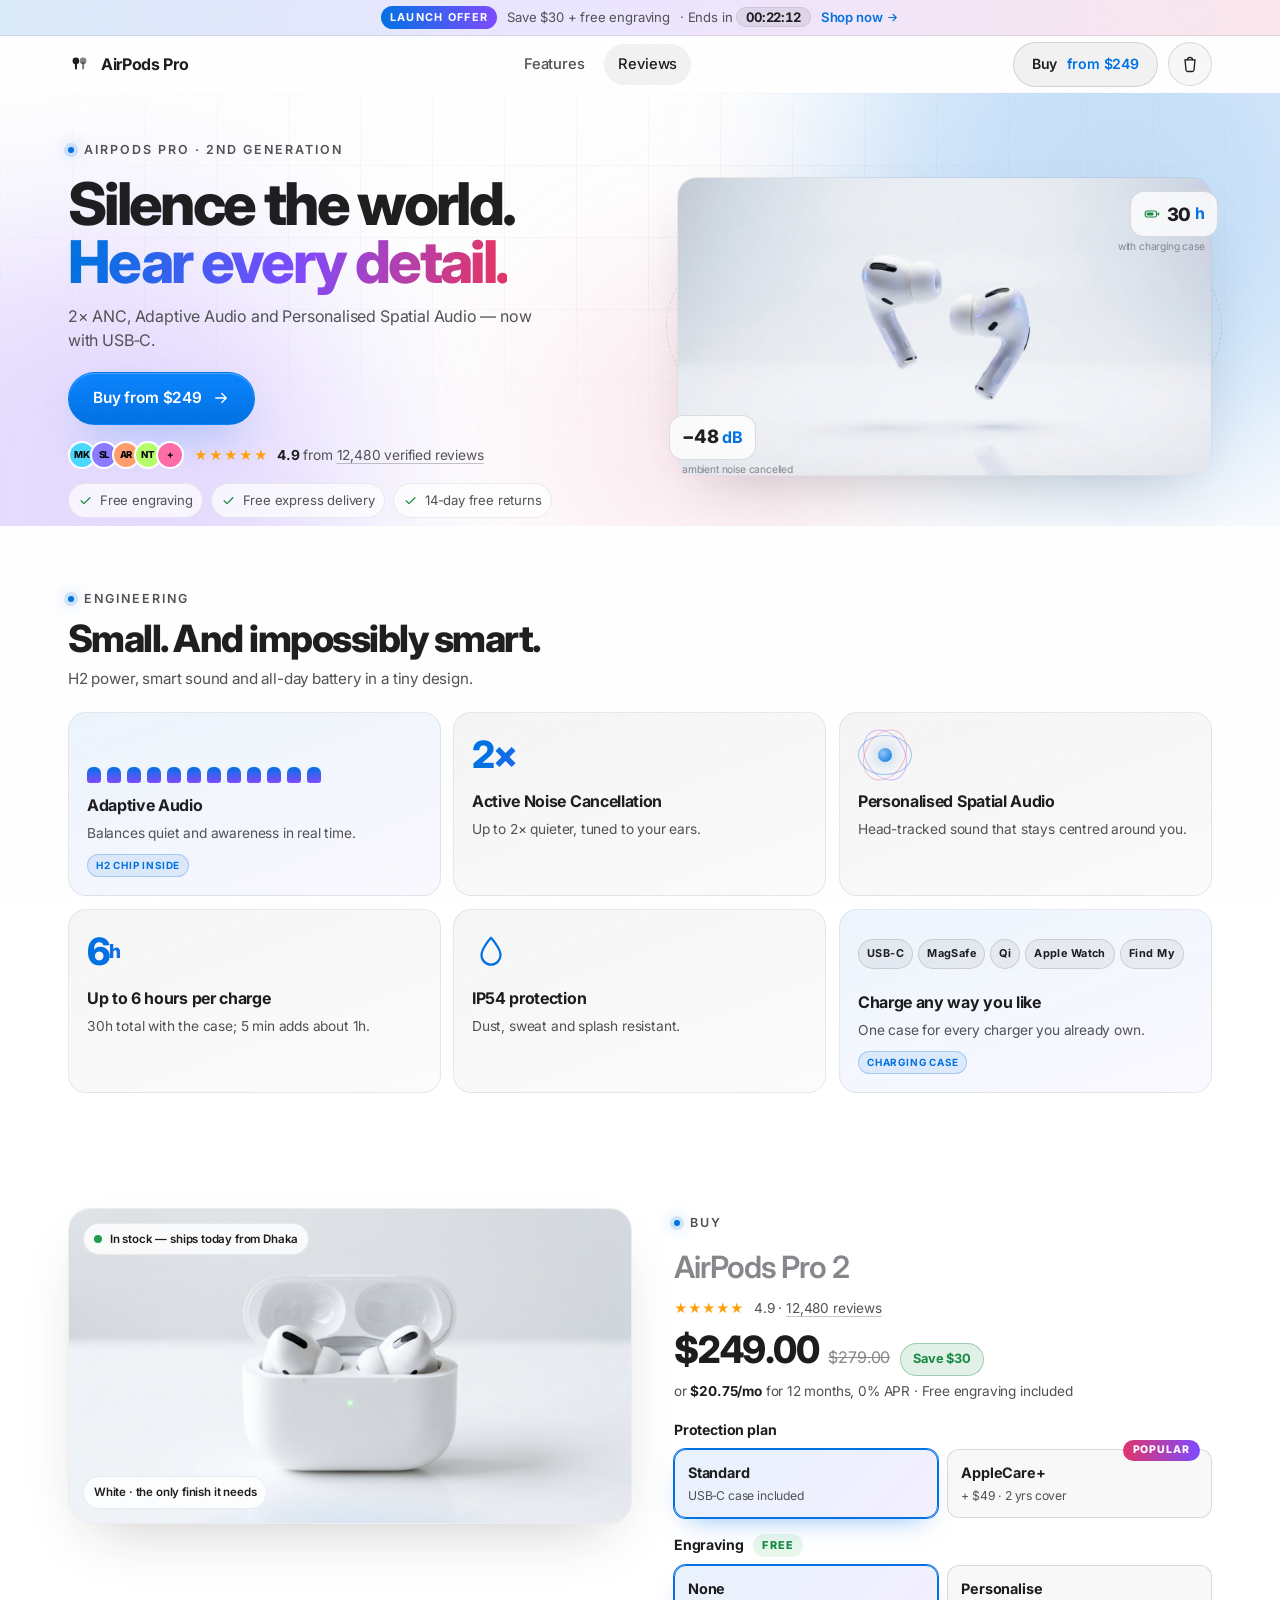
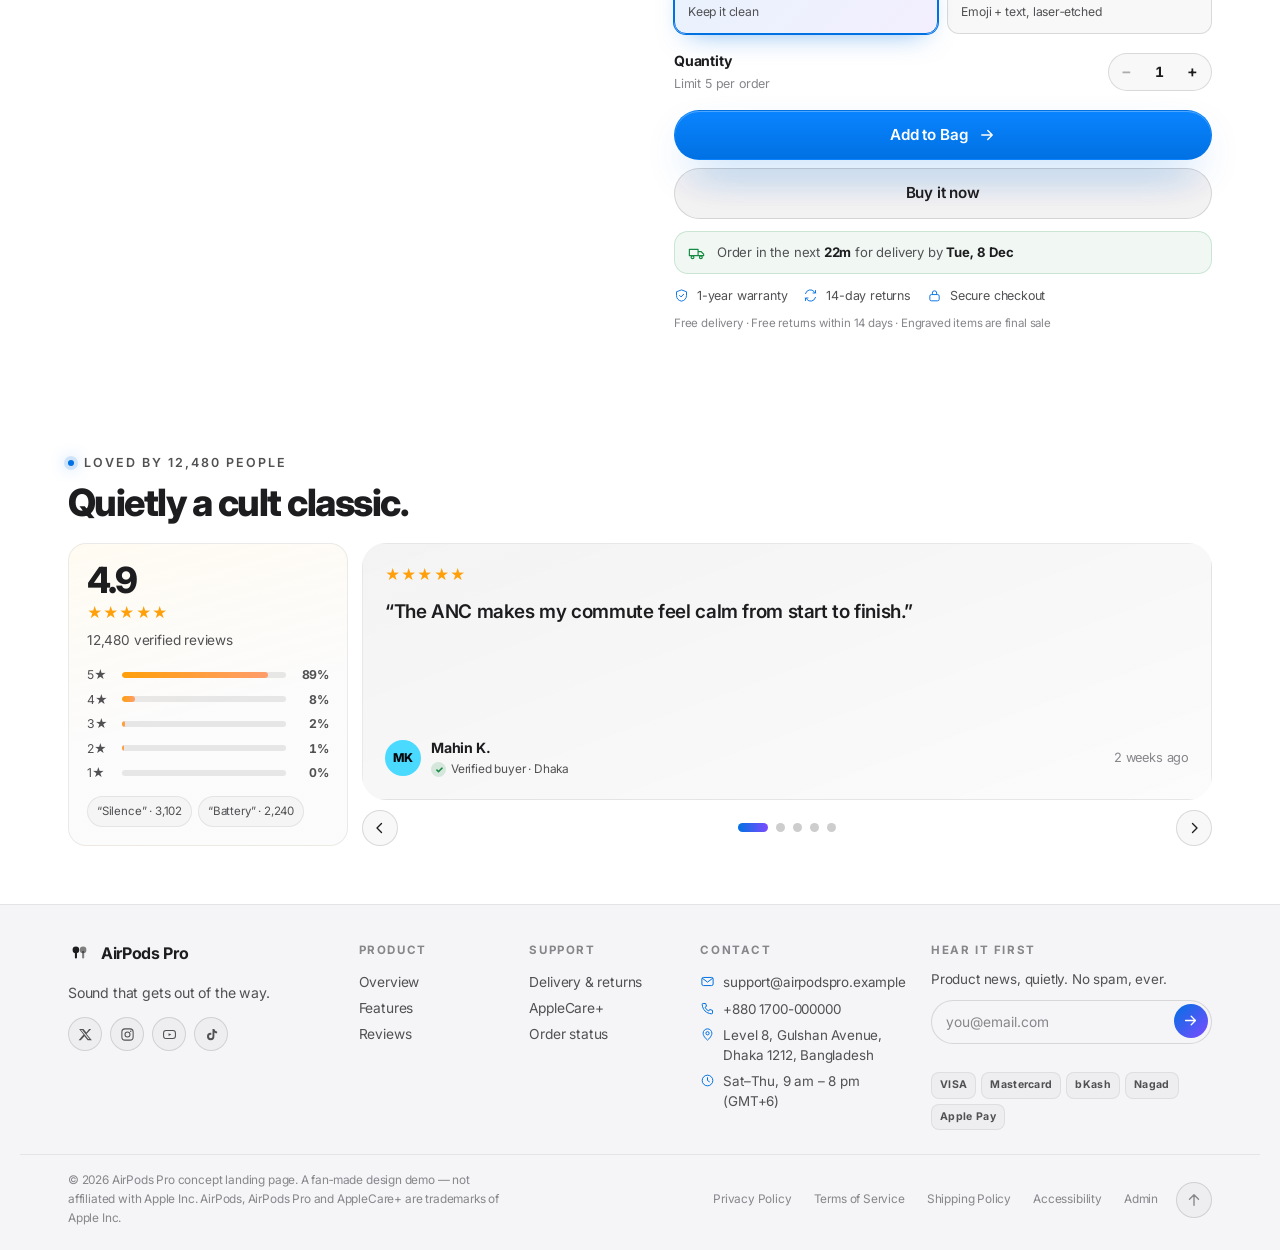
==== commit 8bc954e9: "Make landing page compact with highlight sections Co-authored-by: arena-agent <297053741+arena-agent" ====
--- a/landing/index.html
+++ b/landing/index.html
@@ -90,8 +90,7 @@
           <span class="grad" data-setting="hero_title_2">Hear every detail.</span>
         </h1>
         <p class="hero__sub reveal" data-delay="2" data-setting="hero_subtitle">
-          Up to 2× more Active Noise Cancellation. Adaptive Audio that reads the room.
-          Personalised Spatial Audio that puts you inside it. Now with USB&#8209;C.
+          2× ANC, Adaptive Audio and Personalised Spatial Audio — now with USB&#8209;C.
         </p>
 
         <div class="hero__cta reveal" data-delay="3">
@@ -147,7 +146,7 @@
       <div class="section__head reveal">
         <p class="eyebrow"><span class="dot"></span> <span data-setting="features_eyebrow">Engineering</span></p>
         <h2 class="h2" data-setting="features_title">Small. And impossibly smart.</h2>
-        <p class="section__lede" data-setting="features_subtitle">An H2 chip, custom amplifiers and a new low&#8209;distortion driver work together in a space smaller than your fingertip.</p>
+        <p class="section__lede" data-setting="features_subtitle">H2 power, smart sound and all-day battery in a tiny design.</p>
       </div>
 
       <div class="bento">
@@ -156,26 +155,26 @@
             <span></span><span></span><span></span><span></span><span></span><span></span><span></span><span></span><span></span><span></span><span></span><span></span>
           </div>
           <h3>Adaptive Audio</h3>
-          <p>Blends Transparency and Noise Cancellation in real time, so you hear your surroundings when you should — and ignore them when you shouldn’t.</p>
+          <p>Balances quiet and awareness in real time.</p>
           <span class="bcard__tag">H2 chip inside</span>
         </article>
 
         <article class="bcard reveal" data-delay="1">
           <div class="bcard__visual bcard__visual--big" aria-hidden="true">2×</div>
           <h3>Active Noise Cancellation</h3>
-          <p>Twice the cancellation, tuned to the unique shape of your ear.</p>
+          <p>Up to 2× quieter, tuned to your ears.</p>
         </article>
 
         <article class="bcard reveal" data-delay="2">
           <div class="bcard__visual bcard__visual--orbit" aria-hidden="true"><i></i><i></i><i></i><b></b></div>
           <h3>Personalised Spatial Audio</h3>
-          <p>Dynamic head tracking keeps the stage fixed around you — in a cinema, on the train, anywhere.</p>
+          <p>Head-tracked sound that stays centred around you.</p>
         </article>
 
         <article class="bcard reveal">
           <div class="bcard__visual bcard__visual--big" aria-hidden="true">6<span>h</span></div>
           <h3>Up to 6 hours per charge</h3>
-          <p>Six hours of listening. Thirty with the case. Five minutes gets you an hour.</p>
+          <p>30h total with the case; 5 min adds about 1h.</p>
         </article>
 
         <article class="bcard reveal" data-delay="1">
@@ -183,7 +182,7 @@
             <svg viewBox="0 0 24 24"><path d="M12 3s6 6.6 6 11a6 6 0 1 1-12 0c0-4.4 6-11 6-11Z" fill="none" stroke="currentColor" stroke-width="1.4" stroke-linejoin="round"/></svg>
           </div>
           <h3>IP54 protection</h3>
-          <p>Dust, sweat and water resistant. Built for rain runs and everything after.</p>
+          <p>Dust, sweat and splash resistant.</p>
         </article>
 
         <article class="bcard bcard--lg reveal" data-delay="2">
@@ -191,7 +190,7 @@
             <span>USB‑C</span><span>MagSafe</span><span>Qi</span><span>Apple&nbsp;Watch</span><span>Find&nbsp;My</span>
           </div>
           <h3>Charge any way you like</h3>
-          <p>One cable for everything you own. And if the case goes missing, Find&nbsp;My can make it play a sound.</p>
+          <p>One case for every charger you already own.</p>
           <span class="bcard__tag">Charging case</span>
         </article>
       </div>
@@ -320,27 +319,27 @@
             <div class="carousel__track" id="carouselTrack">
               <article class="review">
                 <span class="stars" aria-label="5 out of 5 stars">★★★★★</span>
-                <p>“The noise cancellation on my commute is genuinely the difference between arriving at work wound up and arriving calm.”</p>
+                <p>“The ANC makes my commute feel calm from start to finish.”</p>
                 <footer><span class="avatar" style="--a:#4ad9ff">MK</span><div><b>Mahin K.</b><small>Verified buyer · Dhaka</small></div><span class="review__date">2 weeks ago</span></footer>
               </article>
               <article class="review">
                 <span class="stars" aria-label="5 out of 5 stars">★★★★★</span>
-                <p>“Adaptive Audio is the feature I didn’t know I needed. It fades the traffic out but keeps the announcement at the gate.”</p>
+                <p>“Adaptive Audio fades traffic out but keeps announcements clear.”</p>
                 <footer><span class="avatar" style="--a:#8b7bff">SL</span><div><b>Sara L.</b><small>Verified buyer · Chittagong</small></div><span class="review__date">1 month ago</span></footer>
               </article>
               <article class="review">
                 <span class="stars" aria-label="4 out of 5 stars">★★★★☆</span>
-                <p>“Spatial Audio with head tracking made me re‑listen to my whole library. The case speaker has already saved me twice.”</p>
+                <p>“Spatial Audio made me re-listen to my whole library.”</p>
                 <footer><span class="avatar" style="--a:#ff9d6c">AR</span><div><b>Arif R.</b><small>Verified buyer · Sylhet</small></div><span class="review__date">1 month ago</span></footer>
               </article>
               <article class="review">
                 <span class="stars" aria-label="5 out of 5 stars">★★★★★</span>
-                <p>“Four hours in a library, no pressure, no ache. Just swapped to the small tips and forgot they were there.”</p>
+                <p>“Comfortable for hours — I forget I am wearing them.”</p>
                 <footer><span class="avatar" style="--a:#b6ff6a">NT</span><div><b>Nusrat T.</b><small>Verified buyer · Dhaka</small></div><span class="review__date">2 months ago</span></footer>
               </article>
               <article class="review">
                 <span class="stars" aria-label="5 out of 5 stars">★★★★★</span>
-                <p>“Bought a second pair for my wife within a week. Calls are crystal clear even on a rickshaw in Mirpur traffic.”</p>
+                <p>“Calls stay crystal clear, even in Mirpur traffic.”</p>
                 <footer><span class="avatar" style="--a:#ff6ca8">FH</span><div><b>Farhan H.</b><small>Verified buyer · Dhaka</small></div><span class="review__date">3 months ago</span></footer>
               </article>
             </div>
--- a/landing/assets/css/style.css
+++ b/landing/assets/css/style.css
@@ -52,6 +52,10 @@
 *::after { box-sizing: border-box; }
 
 * { margin: 0; }
+
+/* The hidden attribute must always win over component display rules
+   (for example .admin-login's display:grid after a successful login). */
+[hidden] { display: none !important; }
 
 html {
   -webkit-text-size-adjust: 100%;
@@ -2066,6 +2070,220 @@
   .life { min-height: 460px; }
 }
 
+/* ---------- compact landing layout ----------
+   Keeps the same visual language, but uses tighter spacing and
+   highlight-sized cards so the one-product page ends sooner. */
+.announce { padding: 6px 14px; font-size: 0.82rem; }
+.nav__inner { height: 56px; }
+.brand__mark { width: 23px; height: 23px; }
+
+.section { padding: clamp(34px, 4.5vw, 58px) 0; }
+.section__head { max-width: 760px; margin-bottom: 22px; }
+.section__head .h2 { margin-top: 10px; }
+.h2 { font-size: clamp(1.7rem, 3vw, 2.35rem); }
+.section__lede {
+  margin-top: 10px;
+  font-size: 0.95rem;
+  line-height: 1.5;
+  display: -webkit-box;
+  -webkit-line-clamp: 2;
+  -webkit-box-orient: vertical;
+  overflow: hidden;
+}
+
+/* Hero: same content, less vertical travel */
+.hero { padding: clamp(22px, 3.5vw, 42px) 0 8px; }
+.hero__inner { gap: clamp(24px, 4vw, 48px); }
+.hero__title {
+  font-size: clamp(2.25rem, 4.6vw, 3.75rem);
+  margin-top: 14px;
+}
+.hero__sub {
+  margin-top: 14px;
+  font-size: 1rem;
+  line-height: 1.5;
+  max-width: 48ch;
+  display: -webkit-box;
+  -webkit-line-clamp: 2;
+  -webkit-box-orient: vertical;
+  overflow: hidden;
+}
+.hero__cta { margin-top: 20px; }
+.hero .btn--lg { padding: 13px 24px; font-size: 0.96rem; }
+.hero__proof { margin-top: 16px; gap: 10px; font-size: 0.86rem; }
+.avatars span { width: 28px; height: 28px; font-size: 0.6rem; margin-left: -6px; }
+.hero__meta { gap: 8px; margin-top: 14px; font-size: 0.82rem; }
+.hero__meta li {
+  padding: 6px 9px;
+  border: 1px solid var(--line-soft);
+  border-radius: 999px;
+  background: rgba(255, 255, 255, 0.72);
+}
+.hero__stage { width: 100%; max-width: 580px; justify-self: end; }
+.hero__img { border-radius: 20px; }
+.hero__badge { padding: 9px 12px; border-radius: 14px; }
+.hero__badge--db { bottom: 16px; left: -8px; }
+.hero__badge--bat { top: 14px; right: -6px; }
+.hero__badge--bat svg { width: 18px; height: 18px; }
+.hero__badge-num { font-size: 1.15rem; }
+.hero__badge-label { left: 12px; font-size: 0.64rem; }
+.hero__badge--bat .hero__badge-label { right: 12px; }
+.hero__scroll { display: none; }
+
+/* Features: six compact highlight cards instead of tall bento rows */
+.bento { grid-template-columns: repeat(3, minmax(0, 1fr)); gap: 12px; }
+.bcard,
+.bcard--lg { grid-column: span 1; padding: 18px; border-radius: 18px; }
+.bcard--lg { background: linear-gradient(160deg, rgba(0, 113, 227, 0.07), rgba(125, 74, 255, 0.035)); }
+.bcard--lg:first-child,
+.bcard--lg:last-child { grid-column: span 1; }
+.bcard__visual { height: 48px; }
+.bcard--lg .bcard__visual { height: 52px; }
+.bcard__visual--big { font-size: 2.35rem; }
+.bcard__visual--big span { font-size: 1.2rem; }
+.bcard__visual--orbit { width: 54px; }
+.bcard__visual--orbit i { inset: 4px 0; }
+.bcard__visual--icon svg { width: 38px; height: 38px; }
+.bcard__visual--pills { gap: 5px; }
+.bcard__visual--pills span { padding: 5px 8px; font-size: 0.68rem; }
+.bcard h3 { font-size: 1rem; margin-top: 10px; }
+.bcard p {
+  margin-top: 5px;
+  font-size: 0.86rem;
+  line-height: 1.45;
+  display: -webkit-box;
+  -webkit-line-clamp: 3;
+  -webkit-box-orient: vertical;
+  overflow: hidden;
+}
+.bcard__tag { margin-top: 10px; padding: 3px 8px; font-size: 0.62rem; }
+
+/* Buy: tighter panel and controls */
+.buy__grid { gap: clamp(22px, 3.5vw, 42px); }
+.buy__showcase { top: calc(var(--nav-h) + 12px); border-radius: 22px; }
+.buy__finish { left: 14px; bottom: 14px; padding: 6px 10px; font-size: 0.72rem; }
+.buy__stock { top: 14px; left: 14px; padding: 6px 10px; font-size: 0.72rem; }
+.buy__title { font-size: clamp(1.55rem, 2.4vw, 2rem); margin-top: 8px; }
+.rating { margin-top: 7px; font-size: 0.85rem; }
+.buy__price { margin-top: 12px; gap: 8px 10px; }
+.buy__amount { font-size: clamp(1.9rem, 3vw, 2.35rem); }
+.buy__was { font-size: 1rem; }
+.buy__finance { margin-top: 5px; font-size: 0.85rem; }
+.option { margin-top: 16px; }
+.option legend { margin-bottom: 8px; font-size: 0.88rem; }
+.option__row { gap: 9px; }
+.opt__body { padding: 11px 13px; border-radius: 12px; }
+.opt__body b { font-size: 0.9rem; }
+.opt__body small { font-size: 0.76rem; }
+.engrave { margin-top: 10px; }
+.engrave__label { margin-bottom: 6px; font-size: 0.8rem; }
+.engrave__input { padding: 10px 58px 10px 14px; font-size: 0.92rem; }
+.engrave__count { bottom: 11px; }
+.buy__qty { margin-top: 16px; font-size: 0.88rem; }
+.stepper { padding: 3px; }
+.stepper button { width: 30px; height: 30px; font-size: 1rem; }
+.stepper span { min-width: 28px; }
+.buy__actions { gap: 8px; margin-top: 16px; }
+.buy__actions .btn { padding: 12px 18px; }
+.buy__delivery { margin-top: 12px; padding: 10px 12px; font-size: 0.82rem; }
+.buy__delivery svg { width: 19px; height: 19px; }
+.buy__assure { gap: 8px 16px; margin-top: 12px; font-size: 0.78rem; }
+.buy__assure svg { width: 15px; height: 15px; }
+.buy__fineprint { margin-top: 8px; font-size: 0.72rem; }
+
+/* Reviews: summary and quote become one compact highlight band */
+.reviews__layout { grid-template-columns: 280px minmax(0, 1fr); gap: 14px; }
+.reviews .summary { padding: 18px; gap: 14px; border-radius: 18px; }
+.summary__num { font-size: 2.25rem; }
+.summary__score .stars { font-size: 0.92rem; }
+.summary__bars { gap: 5px; }
+.bar { gap: 7px; font-size: 0.76rem; }
+.bar__track { height: 6px; }
+.summary__tags { gap: 6px; }
+.summary__tags li { padding: 5px 9px; font-size: 0.72rem; }
+.summary__tags li:nth-child(n + 3) { display: none; }
+.carousel { gap: 10px; }
+.review { padding: 20px 22px; gap: 10px; border-radius: 18px; }
+.review .stars { font-size: 0.92rem; }
+.review p {
+  font-size: clamp(1rem, 1.5vw, 1.18rem);
+  line-height: 1.45;
+  display: -webkit-box;
+  -webkit-line-clamp: 4;
+  -webkit-box-orient: vertical;
+  overflow: hidden;
+}
+.review footer { gap: 10px; }
+.review footer b { font-size: 0.88rem; }
+.review footer small { font-size: 0.74rem; }
+.avatar { width: 36px; height: 36px; font-size: 0.76rem; }
+.carousel__nav { gap: 10px; }
+.carousel__nav .round-btn { width: 36px; height: 36px; }
+
+/* Footer: same links/contact, less empty space */
+.footer { padding: 36px 0 22px; }
+.footer__grid { gap: clamp(20px, 3vw, 34px); }
+.footer__brand p { margin-top: 9px; font-size: 0.88rem; }
+.socials { gap: 8px; margin-top: 13px; }
+.socials a { width: 34px; height: 34px; }
+.socials a svg { width: 15px; height: 15px; }
+.footer__col h3 { margin-bottom: 10px; font-size: 0.72rem; }
+.footer__col a:not(.footer__contact) { padding: 2px 0; font-size: 0.86rem; }
+.footer__contact { gap: 8px; padding: 3px 0; font-size: 0.84rem; }
+.footer__contact svg { width: 15px; height: 15px; }
+.footer__muted { margin-bottom: 9px; font-size: 0.84rem; }
+.subscribe { padding: 3px; }
+.subscribe input { padding: 7px 11px; font-size: 0.86rem; }
+.subscribe button { width: 34px; height: 34px; }
+.subscribe__msg { min-height: 1.1em; margin-top: 6px; font-size: 0.78rem; }
+.pays { gap: 5px; margin-top: 8px; }
+.pays span { padding: 4px 8px; font-size: 0.66rem; }
+.footer__bottom { gap: 18px; margin-top: 24px; padding-top: 16px; font-size: 0.74rem; }
+.to-top { width: 36px; height: 36px; }
+
+@media (max-width: 920px) {
+  .section { padding: 36px 0; }
+  .hero__inner { gap: 22px; }
+  .hero__stage { max-width: 540px; justify-self: start; }
+  .bento { grid-template-columns: repeat(2, minmax(0, 1fr)); }
+  .reviews__layout { grid-template-columns: 1fr; }
+  .reviews .summary {
+    grid-template-columns: 150px minmax(0, 1fr);
+    align-items: start;
+  }
+  .summary__tags { grid-column: 1 / -1; }
+}
+
+@media (max-width: 620px) {
+  .section { padding: 30px 0; }
+  .section__head { margin-bottom: 17px; }
+  .h2 { font-size: 1.55rem; }
+  .hero { padding-top: 20px; }
+  .hero__title { font-size: 2.15rem; }
+  .hero__sub { font-size: 0.94rem; -webkit-line-clamp: 3; }
+  .hero__badge { padding: 8px 10px; }
+  .hero__badge-label { display: none; }
+  .bento { grid-template-columns: repeat(2, minmax(0, 1fr)); gap: 9px; }
+  .bcard,
+  .bcard--lg { grid-column: span 1; padding: 13px; border-radius: 15px; }
+  .bcard__visual,
+  .bcard--lg .bcard__visual { height: 38px; }
+  .bcard__visual--big { font-size: 1.75rem; }
+  .bcard__visual--orbit { width: 42px; }
+  .bcard__visual--icon svg { width: 30px; height: 30px; }
+  .bcard__visual--pills span:nth-child(n + 4) { display: none; }
+  .bcard h3 { font-size: 0.88rem; margin-top: 8px; }
+  .bcard p { font-size: 0.76rem; -webkit-line-clamp: 3; }
+  .bcard__tag { margin-top: 8px; }
+  .option__row { grid-template-columns: 1fr 1fr; gap: 8px; }
+  .opt__body { padding: 10px; }
+  .reviews .summary { grid-template-columns: 118px minmax(0, 1fr); padding: 15px; gap: 11px; }
+  .summary__num { font-size: 1.9rem; }
+  .review { padding: 16px; }
+  .review p { font-size: 0.98rem; }
+  .footer { padding-top: 30px; }
+}
+
 /* ---------- reduced motion ---------- */
 @media (prefers-reduced-motion: reduce) {
   html { scroll-behavior: auto; }
